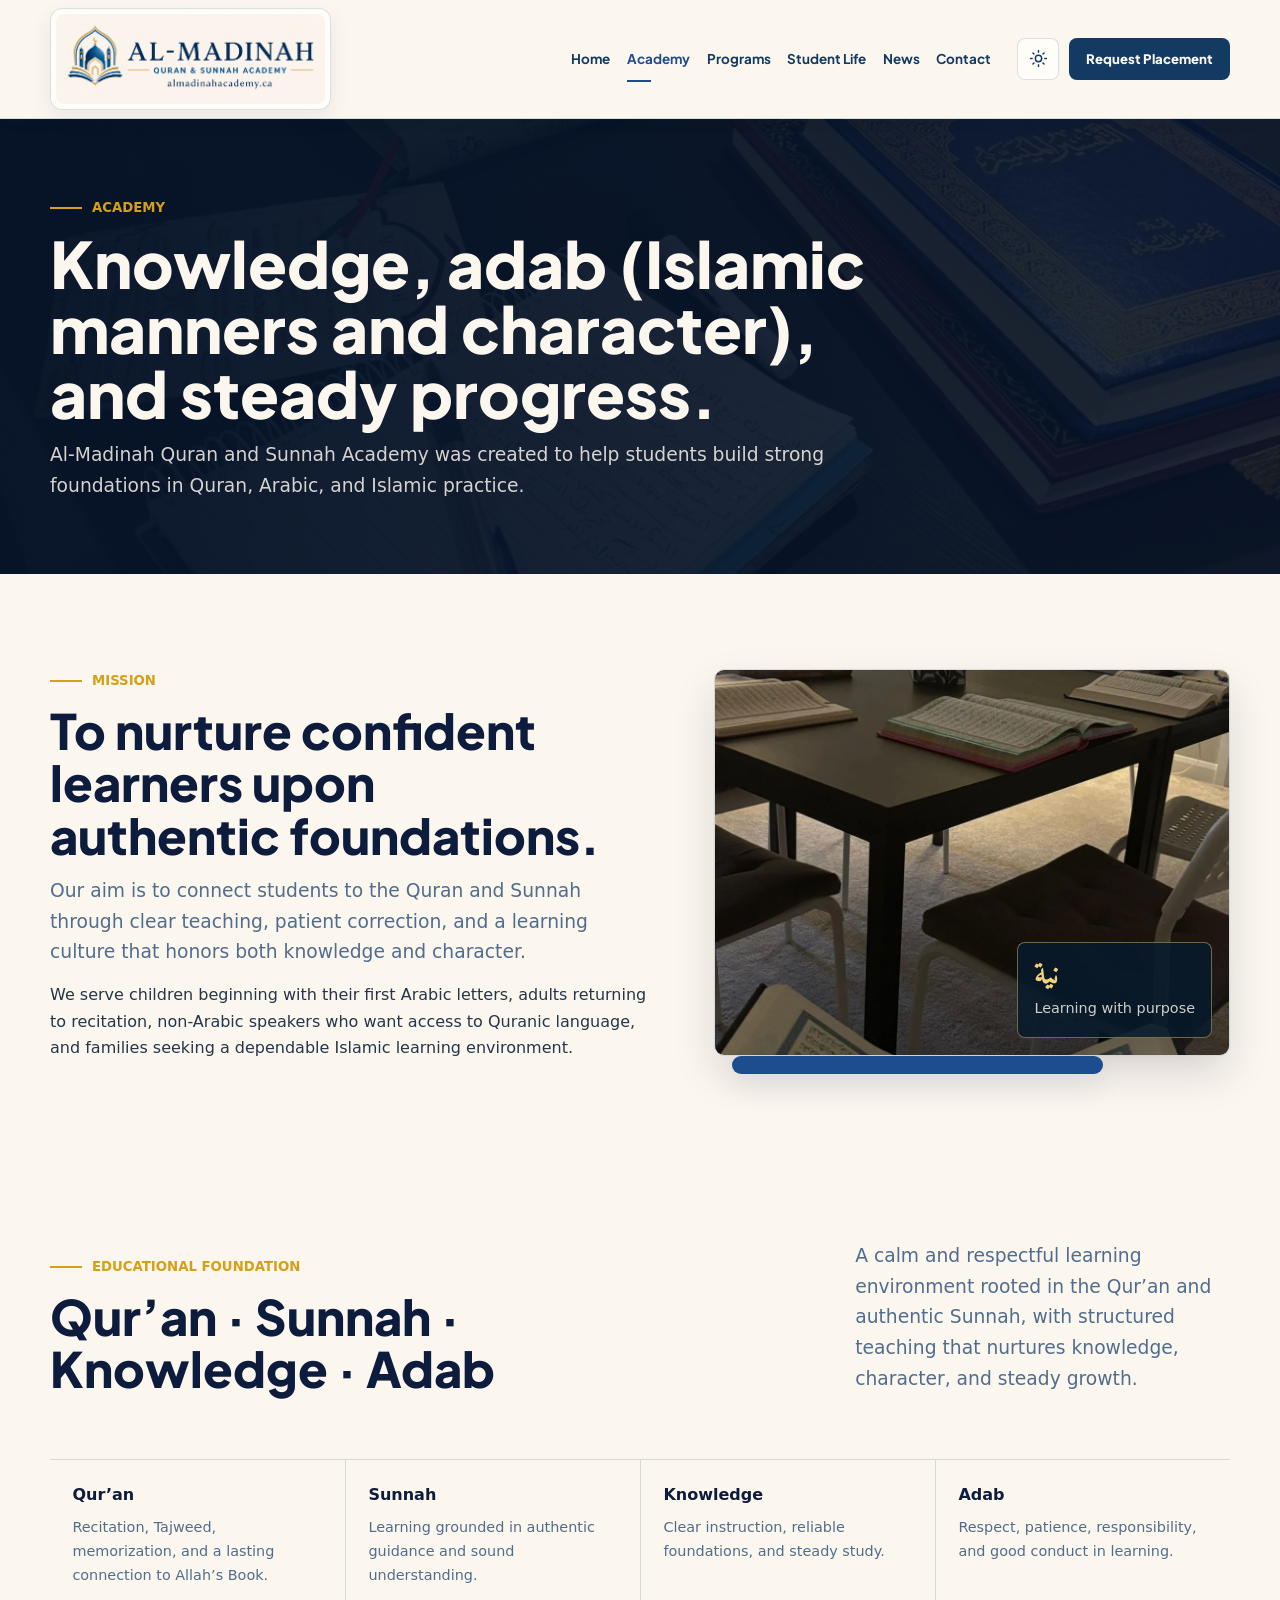
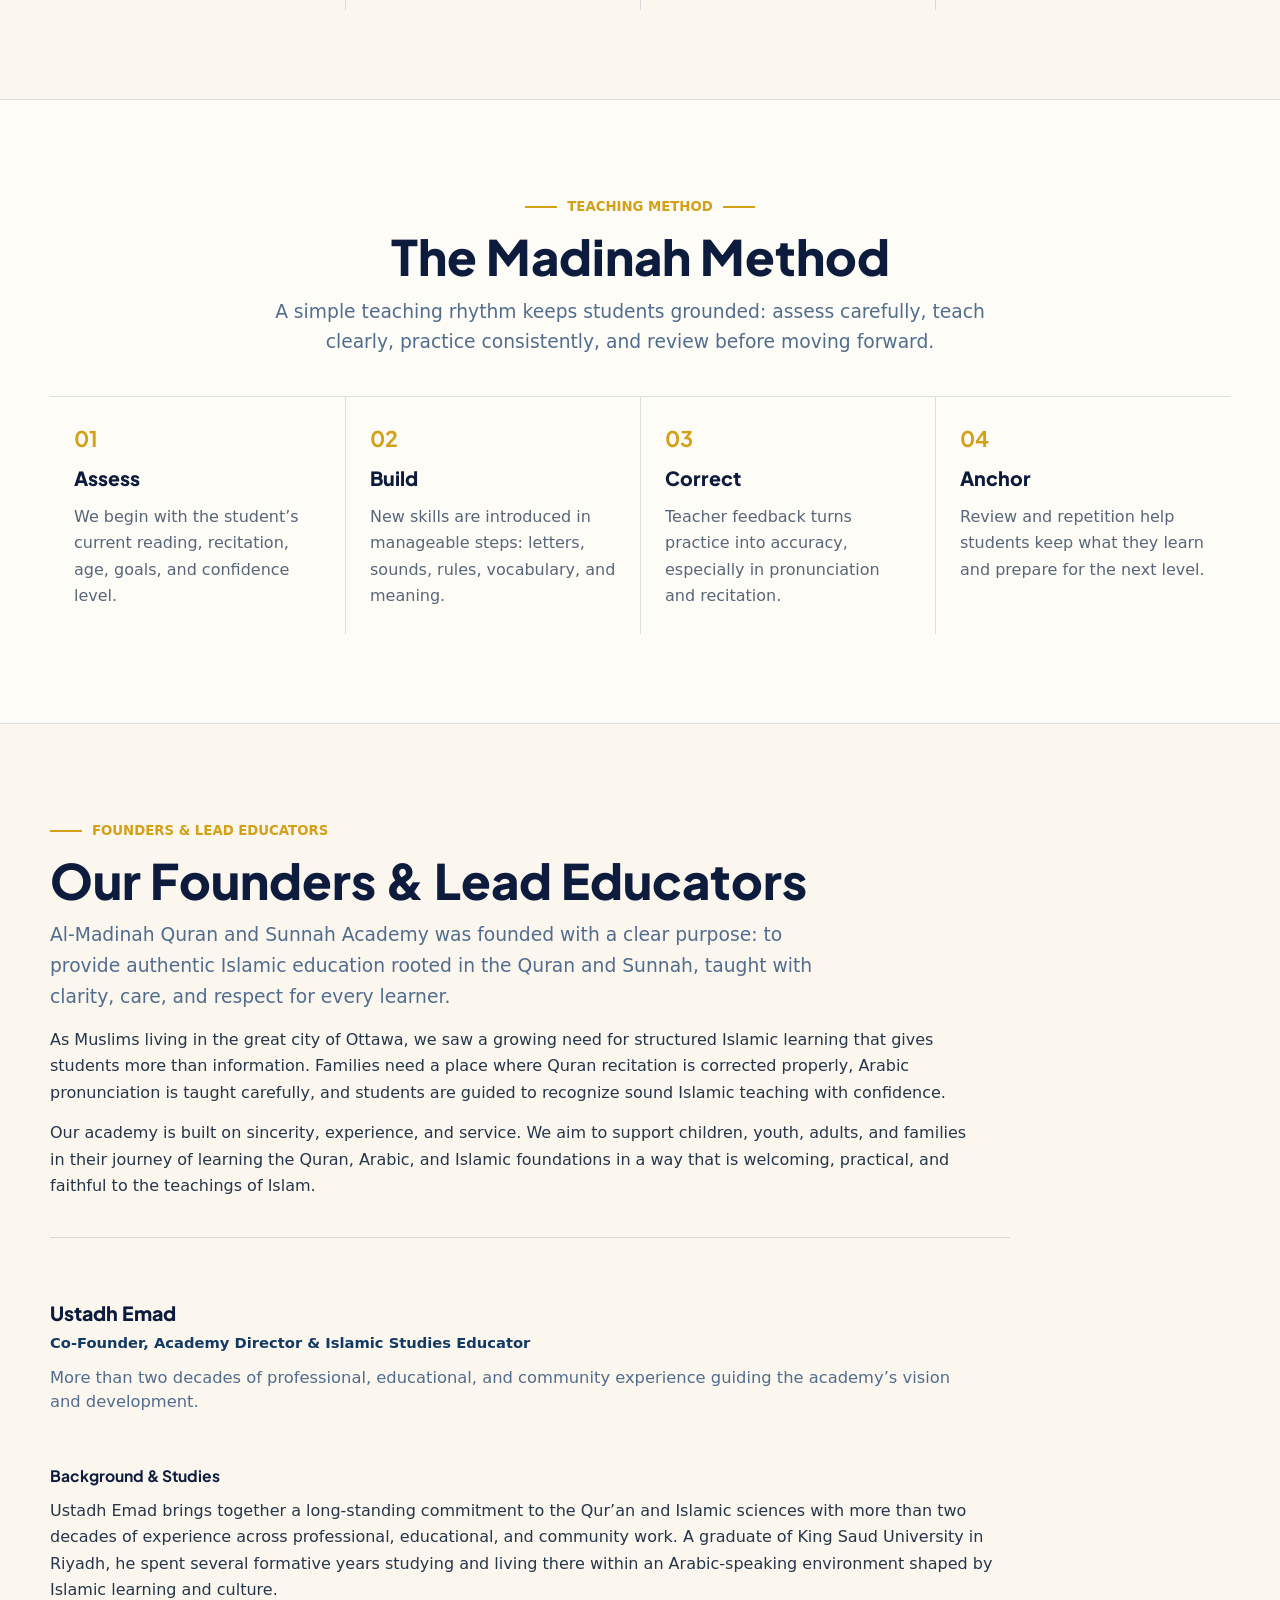
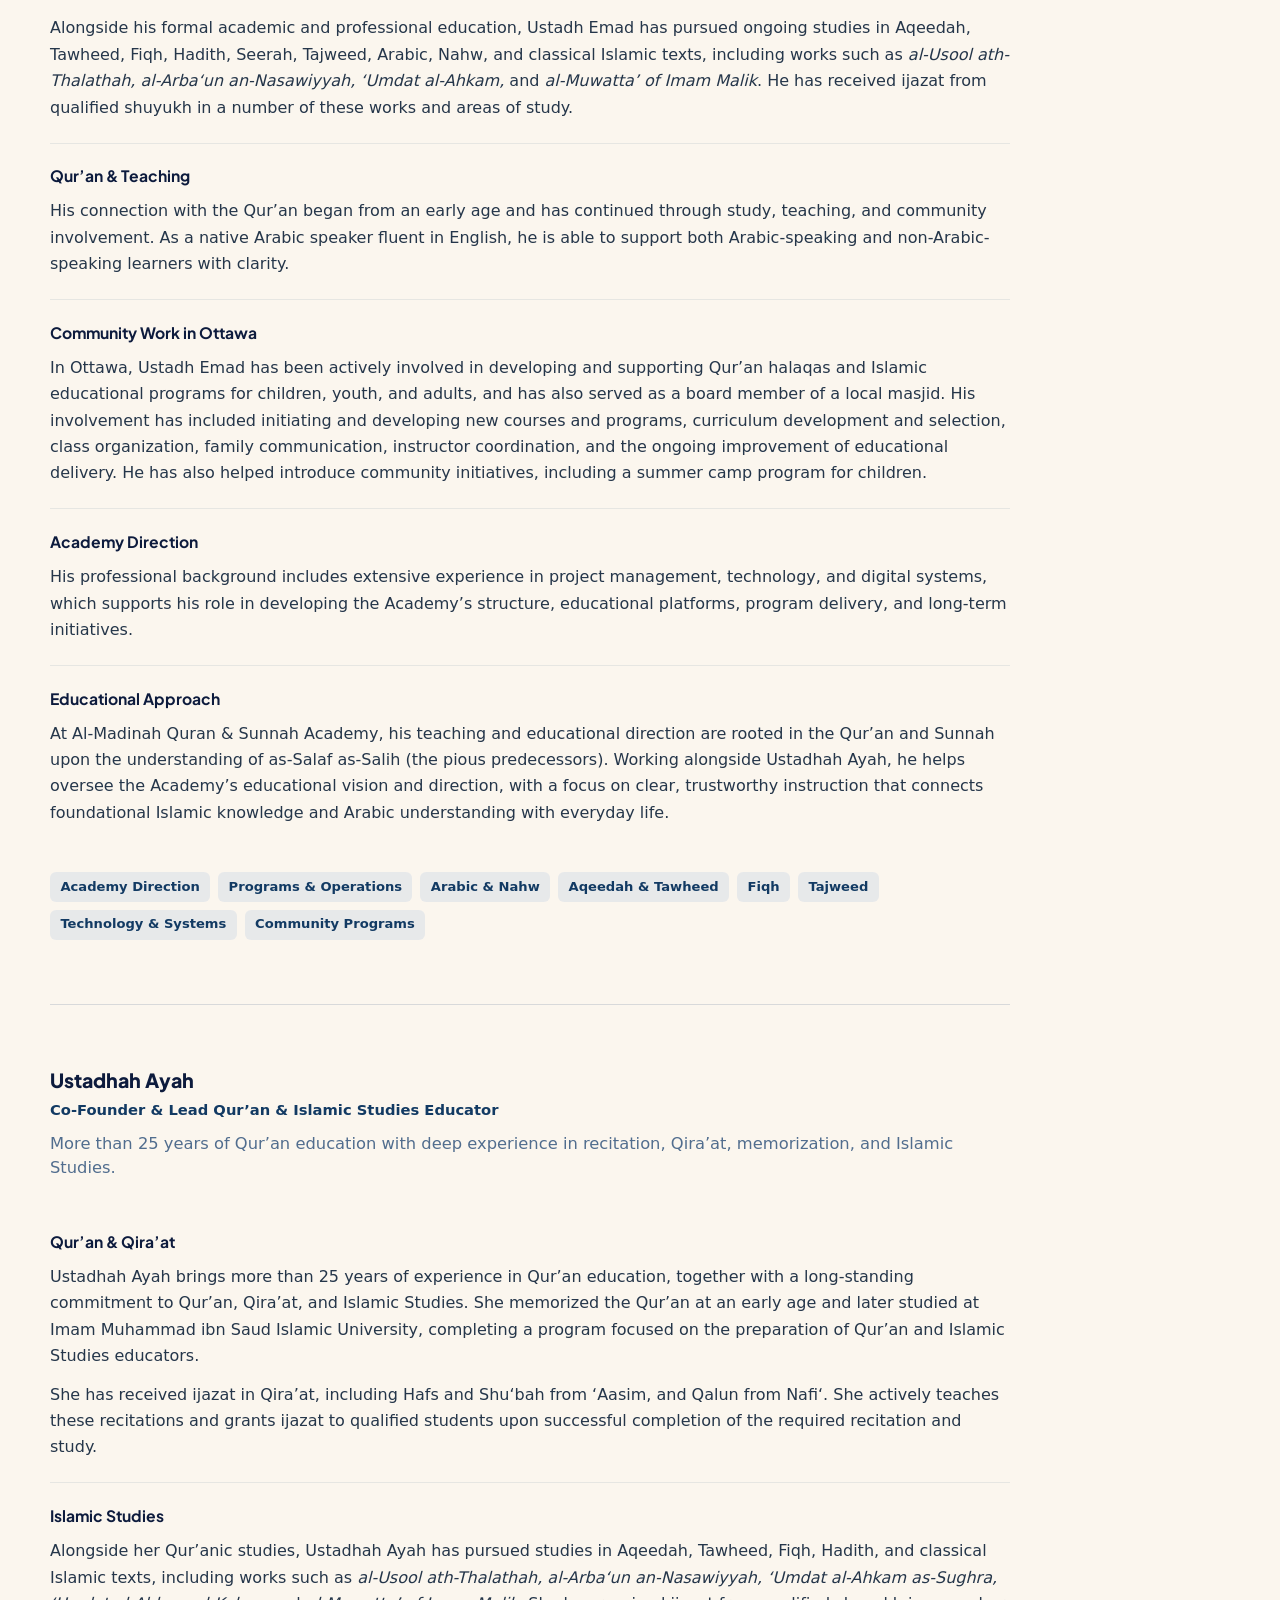
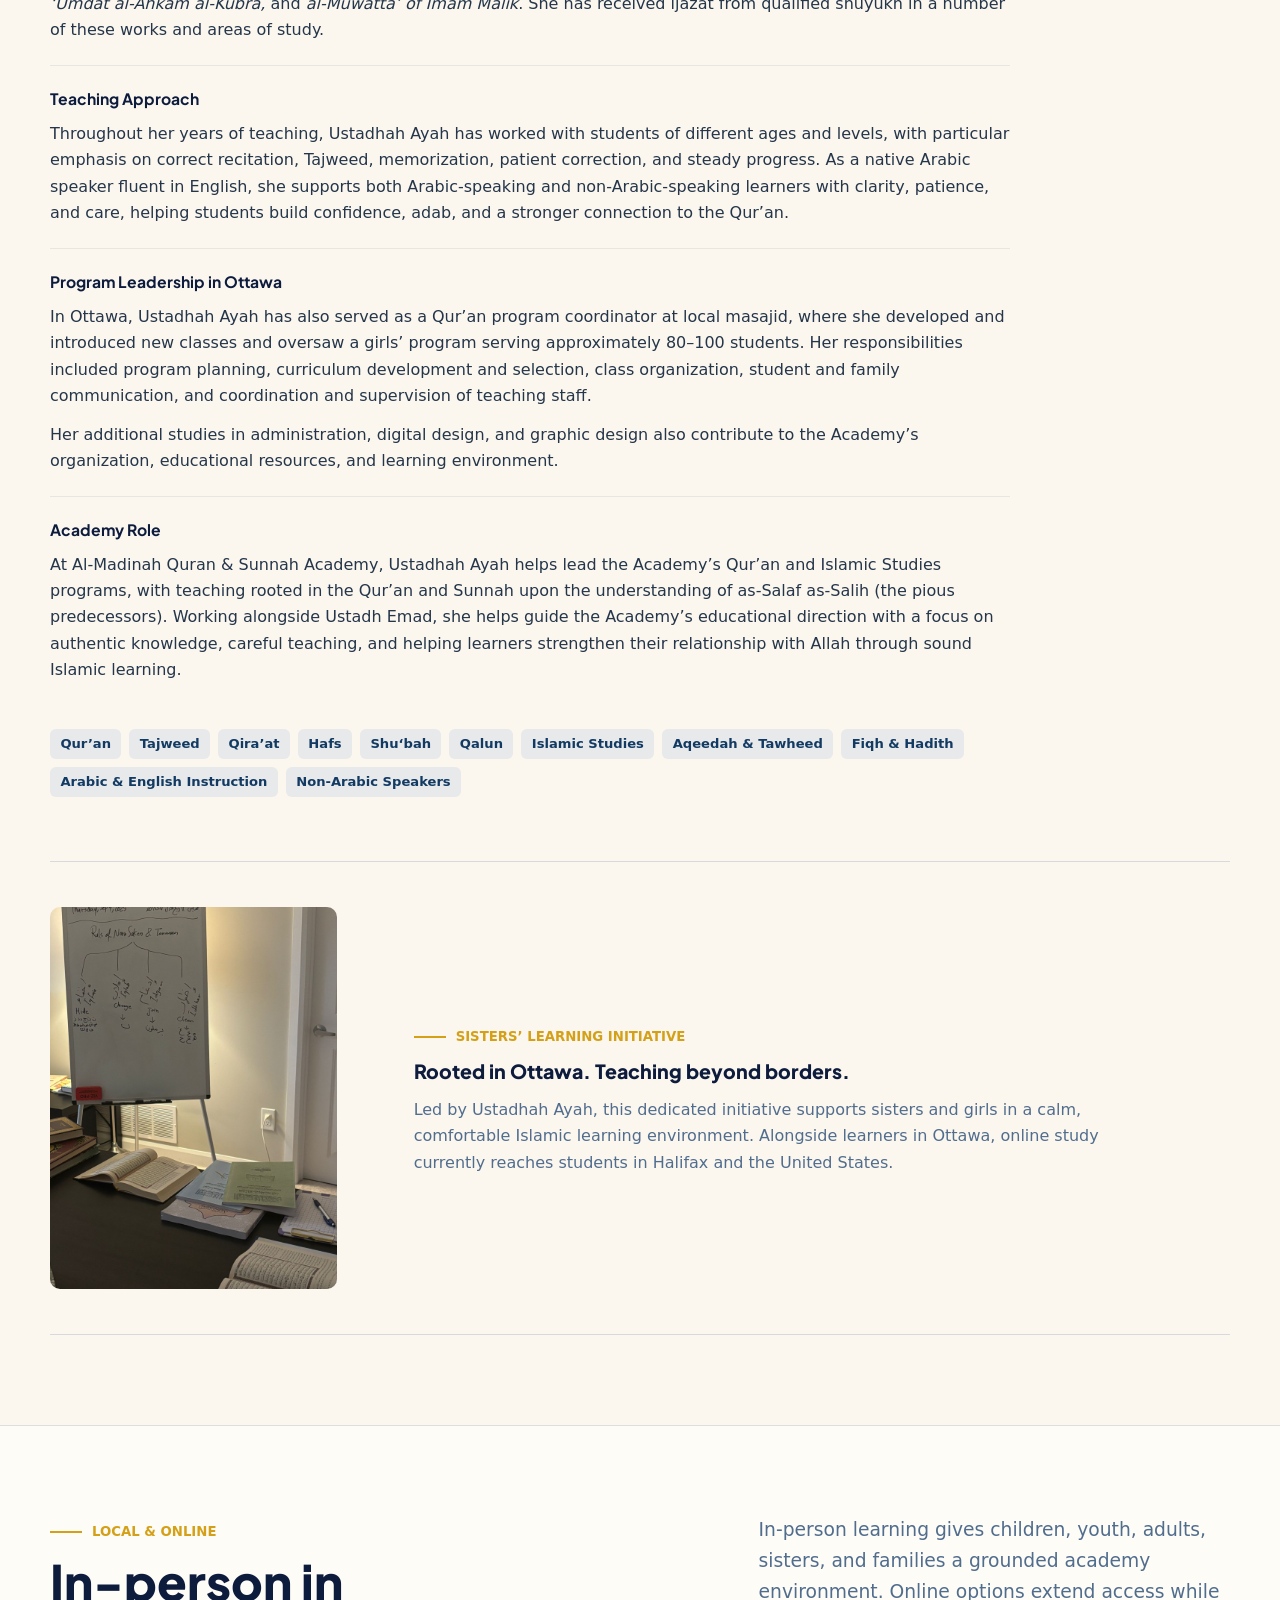
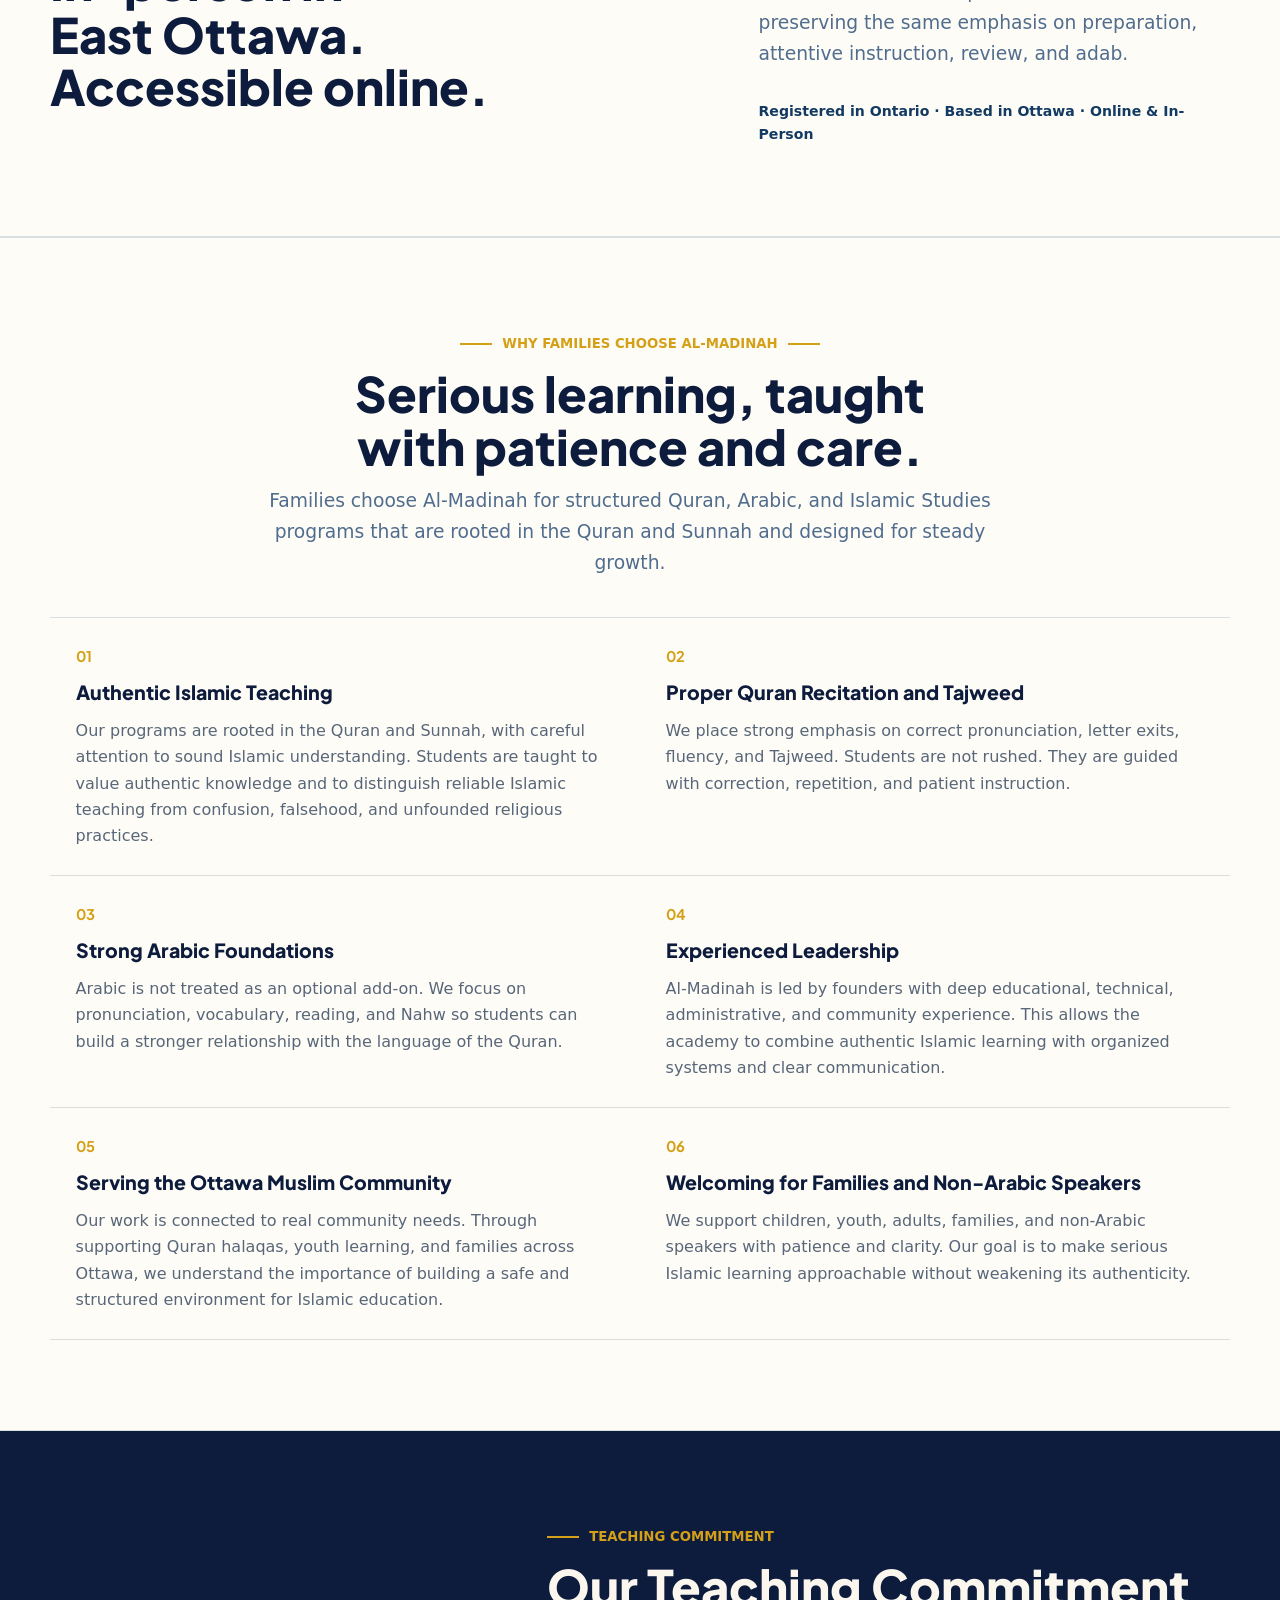
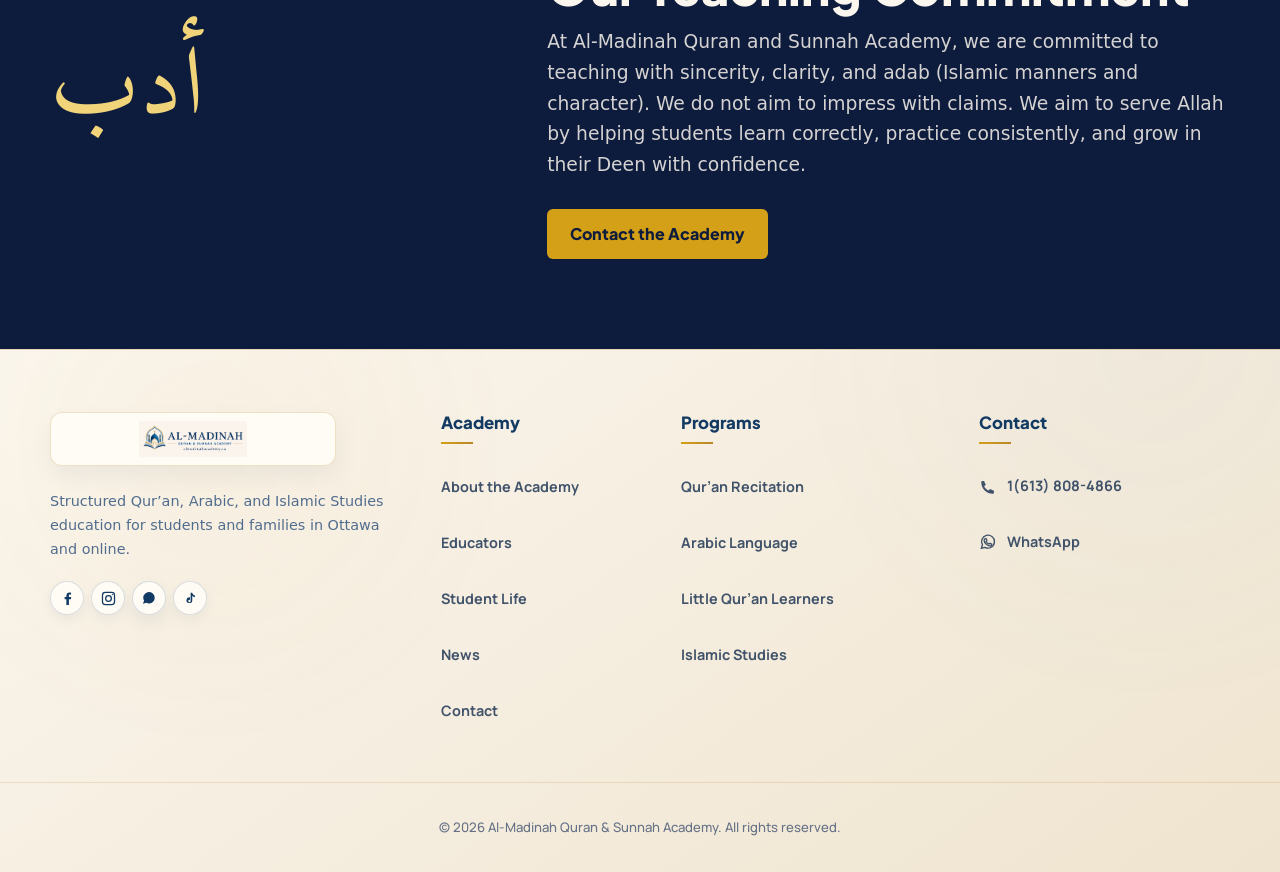
==== about.html @ cfcc38e6 "Restore live footer style with V4 content" ====
<!doctype html>
<html lang="en">
<head>
  <meta charset="UTF-8">
  <meta name="viewport" content="width=device-width, initial-scale=1.0">
  <title>Academy | Al-Madinah Quran and Sunnah Academy</title>
  <meta name="description" content="Learn about Al-Madinah Quran and Sunnah Academy, our mission, teaching method, founders, and lead educators.">
  <link rel="icon" type="image/png" href="assets/logos/favicon.png">
  <link rel="preconnect" href="https://fonts.googleapis.com">
  <link rel="preconnect" href="https://fonts.gstatic.com" crossorigin>
  <link href="https://fonts.googleapis.com/css2?family=Amiri:wght@400;700&family=Manrope:wght@400;500;600;700;800&family=Plus+Jakarta+Sans:wght@500;600;700;800&display=swap" rel="stylesheet">
  <script src="assets/js/theme-init.js"></script>
  <link rel="stylesheet" href="assets/css/style.css">
  <link rel="stylesheet" href="assets/css/v4.css?v=20260912-2">
</head>
<body class="hybrid-v4 about-v4" data-page="about">

  <a class="skip-link" href="#main-content">Skip to content</a>
  <div id="site-header" data-include="partials/header.html"></div>
  <main id="main-content" tabindex="-1">

    <section class="page-hero" style="--page-image: url('../images/v4/homepage/study-table-real.webp'); --page-position: center 68%">
      <div class="container">
        <p class="eyebrow">Academy</p>
        <h1>Knowledge, adab (Islamic manners and character), and steady progress.</h1>
        <p class="lead">Al-Madinah Quran and Sunnah Academy was created to help students build strong foundations in Quran, Arabic, and Islamic practice.</p>
      </div>
    </section>

    <section class="section" id="mission">
      <div class="container split wide-left">
        <div class="reveal">
          <p class="eyebrow">Mission</p>
          <h2>To nurture confident learners upon authentic foundations.</h2>
          <p class="lead">Our aim is to connect students to the Quran and Sunnah through clear teaching, patient correction, and a learning culture that honors both knowledge and character.</p>
          <p>We serve children beginning with their first Arabic letters, adults returning to recitation, non-Arabic speakers who want access to Quranic language, and families seeking a dependable Islamic learning environment.</p>
        </div>
        <div class="image-frame reveal">
          <img src="assets/images/v4/about/study-room-real.webp" alt="Qur’an and study materials prepared for an academy lesson" width="1050" height="1400" loading="lazy" decoding="async">
          <div class="arch-note"><strong>نية</strong><span>Learning with purpose</span></div>
        </div>
      </div>
    </section>

    <section class="section v4-foundation" aria-labelledby="foundation-title">
      <div class="container">
        <div class="v4-heading-split"><div><p class="eyebrow">Educational Foundation</p><h2 id="foundation-title">Qur’an · Sunnah · Knowledge · Adab</h2></div><p class="lead">A calm and respectful learning environment rooted in the Qur’an and authentic Sunnah, with structured teaching that nurtures knowledge, character, and steady growth.</p></div>
        <dl class="v4-value-list"><div><dt>Qur’an</dt><dd>Recitation, Tajweed, memorization, and a lasting connection to Allah’s Book.</dd></div><div><dt>Sunnah</dt><dd>Learning grounded in authentic guidance and sound understanding.</dd></div><div><dt>Knowledge</dt><dd>Clear instruction, reliable foundations, and steady study.</dd></div><div><dt>Adab</dt><dd>Respect, patience, responsibility, and good conduct in learning.</dd></div></dl>
      </div>
    </section>

    <section class="section paper compact" id="method">
      <div class="container">
        <div class="section-heading center reveal">
          <p class="eyebrow">Teaching Method</p>
          <h2>The Madinah Method</h2>
          <p class="lead">A simple teaching rhythm keeps students grounded: assess carefully, teach clearly, practice consistently, and review before moving forward.</p>
        </div>
        <div class="pathway">
          <article class="path-card reveal"><h3>Assess</h3><p>We begin with the student’s current reading, recitation, age, goals, and confidence level.</p></article>
          <article class="path-card reveal"><h3>Build</h3><p>New skills are introduced in manageable steps: letters, sounds, rules, vocabulary, and meaning.</p></article>
          <article class="path-card reveal"><h3>Correct</h3><p>Teacher feedback turns practice into accuracy, especially in pronunciation and recitation.</p></article>
          <article class="path-card reveal"><h3>Anchor</h3><p>Review and repetition help students keep what they learn and prepare for the next level.</p></article>
        </div>
      </div>
    </section>

    <section class="section" id="teachers">
      <div class="container">
        <div class="section-heading reveal founder-intro">
          <p class="eyebrow">Founders &amp; Lead Educators</p>
          <h2>Our Founders &amp; Lead Educators</h2>
          <p class="lead">Al-Madinah Quran and Sunnah Academy was founded with a clear purpose: to provide authentic Islamic education rooted in the Quran and Sunnah, taught with clarity, care, and respect for every learner.</p>
          <p>As Muslims living in the great city of Ottawa, we saw a growing need for structured Islamic learning that gives students more than information. Families need a place where Quran recitation is corrected properly, Arabic pronunciation is taught carefully, and students are guided to recognize sound Islamic teaching with confidence.</p>
          <p>Our academy is built on sincerity, experience, and service. We aim to support children, youth, adults, and families in their journey of learning the Quran, Arabic, and Islamic foundations in a way that is welcoming, practical, and faithful to the teachings of Islam.</p>
        </div>
        <div class="teacher-grid founder-grid">
          <article class="teacher-card founder-card reveal" id="emad">
            <h3>Ustadh Emad</h3>
            <p class="founder-role">Co-Founder, Academy Director &amp; Islamic Studies Educator</p>
            <p class="founder-lead">More than two decades of professional, educational, and community experience guiding the academy’s vision and development.</p>

            <div class="v4-bio-sections">
              <section>
                <h4>Background &amp; Studies</h4>
                <p>Ustadh Emad brings together a long-standing commitment to the Qur’an and Islamic sciences with more than two decades of experience across professional, educational, and community work. A graduate of King Saud University in Riyadh, he spent several formative years studying and living there within an Arabic-speaking environment shaped by Islamic learning and culture.</p>
                <p>Alongside his formal academic and professional education, Ustadh Emad has pursued ongoing studies in Aqeedah, Tawheed, Fiqh, Hadith, Seerah, Tajweed, Arabic, Nahw, and classical Islamic texts, including works such as <em>al-Usool ath-Thalathah, al-Arba‘un an-Nasawiyyah, ‘Umdat al-Ahkam,</em> and <em>al-Muwatta’ of Imam Malik</em>. He has received ijazat from qualified shuyukh in a number of these works and areas of study.</p>
              </section>
              <section>
                <h4>Qur’an &amp; Teaching</h4>
                <p>His connection with the Qur’an began from an early age and has continued through study, teaching, and community involvement. As a native Arabic speaker fluent in English, he is able to support both Arabic-speaking and non-Arabic-speaking learners with clarity.</p>
              </section>
              <section>
                <h4>Community Work in Ottawa</h4>
                <p>In Ottawa, Ustadh Emad has been actively involved in developing and supporting Qur’an halaqas and Islamic educational programs for children, youth, and adults, and has also served as a board member of a local masjid. His involvement has included initiating and developing new courses and programs, curriculum development and selection, class organization, family communication, instructor coordination, and the ongoing improvement of educational delivery. He has also helped introduce community initiatives, including a summer camp program for children.</p>
              </section>
              <section>
                <h4>Academy Direction</h4>
                <p>His professional background includes extensive experience in project management, technology, and digital systems, which supports his role in developing the Academy’s structure, educational platforms, program delivery, and long-term initiatives.</p>
              </section>
              <section>
                <h4>Educational Approach</h4>
                <p>At Al-Madinah Quran &amp; Sunnah Academy, his teaching and educational direction are rooted in the Qur’an and Sunnah upon the understanding of as-Salaf as-Salih (the pious predecessors). Working alongside Ustadhah Ayah, he helps oversee the Academy’s educational vision and direction, with a focus on clear, trustworthy instruction that connects foundational Islamic knowledge and Arabic understanding with everyday life.</p>
              </section>
            </div>

            <ul class="badges" aria-label="Ustadh Emad areas of expertise">
              <li>Academy Direction</li>
              <li>Programs &amp; Operations</li>
              <li>Arabic &amp; Nahw</li>
              <li>Aqeedah &amp; Tawheed</li>
              <li>Fiqh</li>
              <li>Tajweed</li>
              <li>Technology &amp; Systems</li>
              <li>Community Programs</li>
            </ul>
          </article>
                    
  
        <article class="teacher-card founder-card reveal" id="ayah">
          <h3>Ustadhah Ayah</h3>
          <p class="founder-role">Co-Founder &amp; Lead Qur’an &amp; Islamic Studies Educator</p>
          <p class="founder-lead">More than 25 years of Qur’an education with deep experience in recitation, Qira’at, memorization, and Islamic Studies.</p>

          <div class="v4-bio-sections">
            <section>
              <h4>Qur’an &amp; Qira’at</h4>
              <p>Ustadhah Ayah brings more than 25 years of experience in Qur’an education, together with a long-standing commitment to Qur’an, Qira’at, and Islamic Studies. She memorized the Qur’an at an early age and later studied at Imam Muhammad ibn Saud Islamic University, completing a program focused on the preparation of Qur’an and Islamic Studies educators.</p>
              <p>She has received ijazat in Qira’at, including Hafs and Shu‘bah from ‘Aasim, and Qalun from Nafi‘. She actively teaches these recitations and grants ijazat to qualified students upon successful completion of the required recitation and study.</p>
            </section>
            <section>
              <h4>Islamic Studies</h4>
              <p>Alongside her Qur’anic studies, Ustadhah Ayah has pursued studies in Aqeedah, Tawheed, Fiqh, Hadith, and classical Islamic texts, including works such as <em>al-Usool ath-Thalathah, al-Arba‘un an-Nasawiyyah, ‘Umdat al-Ahkam as-Sughra, ‘Umdat al-Ahkam al-Kubra,</em> and <em>al-Muwatta’ of Imam Malik</em>. She has received ijazat from qualified shuyukh in a number of these works and areas of study.</p>
            </section>
            <section>
              <h4>Teaching Approach</h4>
              <p>Throughout her years of teaching, Ustadhah Ayah has worked with students of different ages and levels, with particular emphasis on correct recitation, Tajweed, memorization, patient correction, and steady progress. As a native Arabic speaker fluent in English, she supports both Arabic-speaking and non-Arabic-speaking learners with clarity, patience, and care, helping students build confidence, adab, and a stronger connection to the Qur’an.</p>
            </section>
            <section>
              <h4>Program Leadership in Ottawa</h4>
              <p>In Ottawa, Ustadhah Ayah has also served as a Qur’an program coordinator at local masajid, where she developed and introduced new classes and oversaw a girls’ program serving approximately 80–100 students. Her responsibilities included program planning, curriculum development and selection, class organization, student and family communication, and coordination and supervision of teaching staff.</p>
              <p>Her additional studies in administration, digital design, and graphic design also contribute to the Academy’s organization, educational resources, and learning environment.</p>
            </section>
            <section>
              <h4>Academy Role</h4>
              <p>At Al-Madinah Quran &amp; Sunnah Academy, Ustadhah Ayah helps lead the Academy’s Qur’an and Islamic Studies programs, with teaching rooted in the Qur’an and Sunnah upon the understanding of as-Salaf as-Salih (the pious predecessors). Working alongside Ustadh Emad, she helps guide the Academy’s educational direction with a focus on authentic knowledge, careful teaching, and helping learners strengthen their relationship with Allah through sound Islamic learning.</p>
            </section>
          </div>

          <ul class="badges" aria-label="Ustadhah Ayah areas of expertise">
            <li>Qur’an</li>
            <li>Tajweed</li>
            <li>Qira’at</li>
            <li>Hafs</li>
            <li>Shu‘bah</li>
            <li>Qalun</li>
            <li>Islamic Studies</li>
            <li>Aqeedah &amp; Tawheed</li>
            <li>Fiqh &amp; Hadith</li>
            <li>Arabic &amp; English Instruction</li>
            <li>Non-Arabic Speakers</li>
          </ul>
        </article>
        </div>
        <aside class="v4-sisters-initiative" aria-labelledby="sisters-title">
          <figure><img src="assets/images/v4/about/sister-class.jpg" alt="Qur’an lesson materials beside a whiteboard with Tajweed instruction" width="1536" height="2048" loading="lazy" decoding="async"></figure>
          <div><p class="eyebrow">Sisters’ Learning Initiative</p><h3 id="sisters-title">Rooted in Ottawa. Teaching beyond borders.</h3><p>Led by Ustadhah Ayah, this dedicated initiative supports sisters and girls in a calm, comfortable Islamic learning environment. Alongside learners in Ottawa, online study currently reaches students in Halifax and the United States.</p></div>
        </aside>
      </div>
    </section>

    <section class="section paper compact v4-local-online" aria-labelledby="local-title"><div class="container v4-access-layout"><div><p class="eyebrow">Local &amp; Online</p><h2 id="local-title">In-person in East Ottawa. Accessible online.</h2></div><div><p class="lead">In-person learning gives children, youth, adults, sisters, and families a grounded academy environment. Online options extend access while preserving the same emphasis on preparation, attentive instruction, review, and adab.</p><p class="v4-institution">Registered in Ontario · Based in Ottawa · Online &amp; In-Person</p></div></div></section>

    <section class="section paper compact" id="why-families-choose">
      <div class="container">
        <div class="section-heading center reveal">
          <p class="eyebrow">Why Families Choose Al-Madinah</p>
          <h2>Serious learning, taught with patience and care.</h2>
          <p class="lead">Families choose Al-Madinah for structured Quran, Arabic, and Islamic Studies programs that are rooted in the Quran and Sunnah and designed for steady growth.</p>
        </div>
        <div class="card-grid family-choice-grid">
          <article class="card reveal"><div class="icon-badge">01</div><h3>Authentic Islamic Teaching</h3><p>Our programs are rooted in the Quran and Sunnah, with careful attention to sound Islamic understanding. Students are taught to value authentic knowledge and to distinguish reliable Islamic teaching from confusion, falsehood, and unfounded religious practices.</p></article>
          <article class="card reveal"><div class="icon-badge">02</div><h3>Proper Quran Recitation and Tajweed</h3><p>We place strong emphasis on correct pronunciation, letter exits, fluency, and Tajweed. Students are not rushed. They are guided with correction, repetition, and patient instruction.</p></article>
          <article class="card reveal"><div class="icon-badge">03</div><h3>Strong Arabic Foundations</h3><p>Arabic is not treated as an optional add-on. We focus on pronunciation, vocabulary, reading, and Nahw so students can build a stronger relationship with the language of the Quran.</p></article>
          <article class="card reveal"><div class="icon-badge">04</div><h3>Experienced Leadership</h3><p>Al-Madinah is led by founders with deep educational, technical, administrative, and community experience. This allows the academy to combine authentic Islamic learning with organized systems and clear communication.</p></article>
          <article class="card reveal"><div class="icon-badge">05</div><h3>Serving the Ottawa Muslim Community</h3><p>Our work is connected to real community needs. Through supporting Quran halaqas, youth learning, and families across Ottawa, we understand the importance of building a safe and structured environment for Islamic education.</p></article>
          <article class="card reveal"><div class="icon-badge">06</div><h3>Welcoming for Families and Non-Arabic Speakers</h3><p>We support children, youth, adults, families, and non-Arabic speakers with patience and clarity. Our goal is to make serious Islamic learning approachable without weakening its authenticity.</p></article>
        </div>
      </div>
    </section>

    <section class="section quote-band compact" id="teaching-commitment">
      <div class="container quote-inner">
        <div class="quote-mark" aria-hidden="true">أدب</div>
        <div class="reveal">
          <p class="eyebrow">Teaching Commitment</p>
          <h2>Our Teaching Commitment</h2>
          <p class="lead">At Al-Madinah Quran and Sunnah Academy, we are committed to teaching with sincerity, clarity, and adab (Islamic manners and character). We do not aim to impress with claims. We aim to serve Allah by helping students learn correctly, practice consistently, and grow in their Deen with confidence.</p>
          <div class="button-row"><a class="btn btn-gold" href="contact.html">Contact the Academy</a></div>
        </div>
      </div>
    </section>

  </main>
  <div id="site-footer" data-include="partials/footer.html"></div>
  <script src="assets/js/main.js?v=20260912-2"></script>
</body>
</html>
---- assets/css/style.css ----
:root {
  --main-navy: #123A63;
  --deep-navy: #0D1B3D;
  --royal-blue: #1E4D8F;
  --soft-blue: #6C8FB6;
  --pale-blue-gray: #D7DFE8;
  --warm-ivory: #FBF6EE;
  --surface-cream: #FFFDF8;
  --cream-text: #FBF6EE;
  --cream-muted: rgba(251, 246, 238, 0.82);
  --cream-soft: rgba(251, 246, 238, 0.68);
  --soft-sand: #EFE4CF;
  --ceremonial-gold: #D4A017;
  --antique-gold: #B8862B;
  --whatsapp-green: #25D366;
  --whatsapp-green-dark: #128C7E;
  --ink: #223044;
  --muted: #647080;
  --deep: var(--deep-navy);
  --madinah-blue: var(--main-navy);
  --blue-quiet: var(--pale-blue-gray);
  --teal: var(--soft-blue);
  --leaf: var(--antique-gold);
  --gold: var(--ceremonial-gold);
  --gold-soft: #F1D47A;
  --clay: var(--antique-gold);
  --ivory: var(--warm-ivory);
  --paper: #FFFDF8;
  --white: #FFFFFF;
  --line: rgba(18, 58, 99, 0.14);
  --warm-border: #E8E2D7;
  --container: 1180px;
  --radius: 8px;
  --media-radius: 10px;
  --shadow: 0 18px 45px rgba(18, 58, 99, 0.13);
  --shadow-small: 0 12px 28px rgba(18, 58, 99, 0.09);
}

* { box-sizing: border-box; }
html { scroll-behavior: smooth; }
body {
  margin: 0;
  color: var(--ink);
  background: var(--ivory);
  background-image:
    linear-gradient(rgba(18, 58, 99, 0.045) 1px, transparent 1px),
    linear-gradient(90deg, rgba(18, 58, 99, 0.045) 1px, transparent 1px),
    linear-gradient(180deg, var(--ivory), var(--paper));
  background-size: 38px 38px, 38px 38px, auto;
  font-family: Manrope, Inter, system-ui, -apple-system, BlinkMacSystemFont, "Segoe UI", sans-serif;
  line-height: 1.65;
  overflow-x: hidden;
}

body::before {
  content: "";
  position: fixed;
  inset: 0;
  pointer-events: none;
  background-image: repeating-linear-gradient(135deg, rgba(201, 154, 46, 0.06) 0 1px, transparent 1px 18px);
  opacity: 0.55;
  z-index: -1;
}

img { display: block; max-width: 100%; height: auto; }
a { color: inherit; text-decoration: none; }
button, input, select, textarea { font: inherit; }

.container { width: min(var(--container), calc(100% - 40px)); margin: 0 auto; }
.skip-link {
  position: absolute;
  left: -999px;
  top: 12px;
  z-index: 999;
  padding: 10px 14px;
  border-radius: var(--radius);
  background: var(--deep);
  color: var(--cream-text);
}
.skip-link:focus { left: 12px; }

.site-header {
  position: sticky;
  top: 0;
  z-index: 60;
  background: rgba(255, 253, 248, 0.92);
  backdrop-filter: blur(18px);
  border-bottom: 1px solid var(--line);
}
.header-inner { min-height: 104px; display: flex; align-items: center; justify-content: space-between; gap: 22px; }
.brand { display: inline-flex; align-items: center; flex: 0 0 auto; }
.brand img { width: 300px; max-height: 80px; object-fit: contain; }
.header-panel { display: flex; flex-direction: column; align-items: flex-end; gap: 11px; min-width: 0; }
.main-nav { display: flex; align-items: center; justify-content: flex-end; gap: 18px; flex-wrap: wrap; }
.main-nav a {
  position: relative;
  color: var(--madinah-blue);
  font-weight: 800;
  font-size: 0.92rem;
  padding: 8px 0;
}
.main-nav a::after {
  content: "";
  position: absolute;
  left: 0;
  right: 0;
  bottom: 0;
  height: 3px;
  transform: scaleX(0);
  transform-origin: left;
  background: var(--gold);
  transition: transform 0.22s ease;
}
.main-nav a:hover::after,
.main-nav a[aria-current="page"]::after { transform: scaleX(1); }
.header-actions { display: flex; align-items: center; justify-content: flex-end; gap: 9px; flex-wrap: wrap; }
.header-cta { min-height: 40px; padding: 0 17px; font-size: 0.86rem; box-shadow: 0 10px 24px rgba(18, 58, 99, 0.18); }
.menu-toggle {
  display: none;
  width: 46px;
  height: 46px;
  border: 0;
  border-radius: var(--radius);
  background: var(--deep);
  cursor: pointer;
}
.menu-toggle span { display: block; width: 24px; height: 2px; margin: 5px auto; background: var(--surface-cream); border-radius: 99px; }

.eyebrow {
  display: inline-flex;
  align-items: center;
  gap: 10px;
  margin: 0 0 12px;
  color: var(--gold);
  font-weight: 900;
  font-size: 0.83rem;
  text-transform: uppercase;
  letter-spacing: 0;
}
.eyebrow::before { content: ""; width: 32px; height: 2px; background: currentColor; }
h1, h2, h3 { margin: 0; color: var(--deep); line-height: 1.08; letter-spacing: 0; }
h1, .display-heading { font-family: "Plus Jakarta Sans", Manrope, system-ui, sans-serif; font-size: 4.7rem; font-weight: 800; line-height: 1.02; }
h2 { font-family: "Plus Jakarta Sans", Manrope, system-ui, sans-serif; font-size: 3.05rem; font-weight: 800; line-height: 1.08; }
h3 { font-family: "Plus Jakarta Sans", Manrope, system-ui, sans-serif; font-size: 1.22rem; font-weight: 800; line-height: 1.18; }
p { margin: 14px 0 0; }
.lead { font-size: 1.17rem; color: #4F5F72; max-width: 780px; }
.small { font-size: 0.9rem; color: var(--cream-soft); }
.section { padding: 86px 0; }
.section.compact { padding: 64px 0; }
.section.paper { background: rgba(255, 253, 248, 0.82); border-block: 1px solid rgba(23, 33, 48, 0.08); }
.section-heading { max-width: 800px; margin-bottom: 38px; }
.section-heading.center { text-align: center; margin-inline: auto; }
.section-heading.center .eyebrow { justify-content: center; }
.section-heading.center .eyebrow::after { content: ""; width: 32px; height: 2px; background: currentColor; }

.button-row { display: flex; flex-wrap: wrap; gap: 14px; align-items: center; margin-top: 28px; }
.btn {
  display: inline-flex;
  align-items: center;
  justify-content: center;
  gap: 10px;
  min-height: 50px;
  padding: 0 22px;
  border-radius: 999px;
  border: 1px solid transparent;
  font-weight: 900;
  transition: transform 0.22s ease, box-shadow 0.22s ease, background 0.22s ease;
}
.btn:hover { transform: translateY(-2px); }
.btn-primary { color: var(--cream-text); background: var(--madinah-blue); box-shadow: 0 14px 30px rgba(18, 58, 99, 0.25); }
.btn-primary:hover { background: var(--deep); }
.btn-secondary { color: var(--deep); background: var(--surface-cream); border-color: rgba(18, 58, 99, 0.22); box-shadow: var(--shadow-small); }
.btn-gold { color: var(--deep); background: linear-gradient(135deg, var(--gold-soft), var(--gold)); box-shadow: 0 14px 30px rgba(201, 154, 46, 0.24); }
.btn-link { color: var(--madinah-blue); font-weight: 900; display: inline-flex; align-items: center; gap: 8px; margin-top: 18px; }
.btn-link::after { content: "→"; }

.hero {
  position: relative;
  isolation: isolate;
  min-height: min(620px, calc(100svh - 130px));
  display: flex;
  align-items: center;
  padding: 56px 0 52px;
  overflow: hidden;
  color: var(--cream-text);
}
.hero::before {
  content: "";
  position: absolute;
  inset: 0;
  z-index: -2;
  background:
    linear-gradient(90deg, rgba(7, 26, 45, 0.91) 0%, rgba(7, 26, 45, 0.74) 48%, rgba(7, 26, 45, 0.26) 100%),
    var(--hero-image);
  background-size: cover;
  background-position: center;
  background-repeat: no-repeat;
}
.hero::after {
  content: "";
  position: absolute;
  inset: 0;
  z-index: -1;
  background-image: linear-gradient(135deg, rgba(251, 246, 238, 0.08) 0 1px, transparent 1px 28px);
}
.hero-content { max-width: 780px; }
.hero h1 { color: var(--cream-text); }
.hero .lead { color: rgba(251, 246, 238, 0.86); }
.hero-calligraphy {
  position: absolute;
  right: 6vw;
  bottom: 18px;
  color: rgba(242, 212, 124, 0.34);
  font-family: Amiri, Georgia, serif;
  font-size: 8.5rem;
  line-height: 1;
  pointer-events: none;
}
.hero-mini {
  display: flex;
  flex-wrap: wrap;
  gap: 10px;
  margin-top: 24px;
}
.hero-mini span {
  padding: 8px 12px;
  border: 1px solid rgba(251, 246, 238, 0.24);
  border-radius: 999px;
  color: rgba(251, 246, 238, 0.88);
  background: rgba(251, 246, 238, 0.08);
  font-weight: 800;
  font-size: 0.9rem;
}

.signal-strip { background: var(--paper); border-bottom: 1px solid rgba(23, 33, 48, 0.08); }
.signal-grid { display: grid; grid-template-columns: repeat(3, 1fr); gap: 0; }
.signal-item { padding: 28px; border-inline-end: 1px solid rgba(23, 33, 48, 0.08); }
.signal-item:last-child { border-inline-end: 0; }
.signal-item strong { display: block; color: var(--deep); font-family: "Plus Jakarta Sans", Manrope, system-ui, sans-serif; font-size: 1.12rem; font-weight: 800; line-height: 1.18; }
.signal-item span { display: block; color: var(--muted); margin-top: 4px; }

.page-hero {
  position: relative;
  isolation: isolate;
  min-height: 390px;
  display: flex;
  align-items: center;
  padding: 72px 0;
  overflow: hidden;
  color: var(--cream-text);
  background: var(--deep);
}
.page-hero::before {
  content: "";
  position: absolute;
  inset: 0;
  z-index: -2;
  background: linear-gradient(90deg, rgba(7, 26, 45, 0.92), rgba(7, 26, 45, 0.58)), var(--page-image);
  background-size: cover;
  background-position: center;
  background-repeat: no-repeat;
}
.page-hero::after {
  content: "";
  position: absolute;
  inset: 0;
  z-index: -1;
  background-image: repeating-linear-gradient(90deg, rgba(242, 212, 124, 0.08) 0 1px, transparent 1px 26px);
}
.page-hero h1 { color: var(--cream-text); max-width: 900px; }
.page-hero .lead { color: rgba(251, 246, 238, 0.86); }

.split { display: grid; grid-template-columns: 1fr 1fr; gap: 58px; align-items: center; }
.split.wide-left { grid-template-columns: 1.08fr 0.92fr; }
.split.wide-right { grid-template-columns: 0.92fr 1.08fr; }
.image-frame { position: relative; aspect-ratio: 4 / 3; }
.image-frame img { width: 100%; height: 100%; object-fit: cover; border-radius: var(--media-radius); box-shadow: var(--shadow); border: 1px solid rgba(23, 33, 48, 0.12); }
.image-frame::after {
  content: "";
  position: absolute;
  left: 18px;
  bottom: -18px;
  width: 72%;
  height: 18px;
  background: linear-gradient(90deg, var(--gold), var(--soft-blue), var(--clay));
  border-radius: 999px;
  box-shadow: var(--shadow-small);
}
.arch-note {
  position: absolute;
  right: 18px;
  bottom: 18px;
  max-width: 210px;
  padding: 16px;
  border-radius: var(--radius);
  background: rgba(7, 26, 45, 0.86);
  color: var(--cream-text);
  border: 1px solid rgba(242, 212, 124, 0.42);
  box-shadow: var(--shadow-small);
}
.arch-note strong { display: block; font-family: Amiri, Georgia, serif; font-size: 2rem; line-height: 1; color: var(--gold-soft); }
.arch-note span { display: block; margin-top: 6px; font-size: 0.9rem; color: rgba(251, 246, 238, 0.76); }

.card-grid { display: grid; grid-template-columns: repeat(3, 1fr); gap: 20px; }
.card-grid.four-grid { grid-template-columns: repeat(4, 1fr); }
.card, .program-card, .teacher-card, .contact-card, .form-card, .path-card, .family-note {
  border-radius: var(--radius);
  background: rgba(255, 253, 248, 0.9);
  border: 1px solid rgba(23, 33, 48, 0.10);
  box-shadow: var(--shadow-small);
}
.card { padding: 28px; min-height: 248px; transition: transform 0.22s ease, box-shadow 0.22s ease; }
.card:hover { transform: translateY(-5px); box-shadow: var(--shadow); }
.icon-badge {
  width: 54px;
  height: 54px;
  display: grid;
  place-items: center;
  border-radius: var(--radius);
  color: var(--deep);
  background: linear-gradient(135deg, rgba(242, 212, 124, 0.78), rgba(108, 143, 182, 0.18));
  font-family: Amiri, Georgia, serif;
  font-weight: 700;
  font-size: 1.35rem;
  margin-bottom: 18px;
}
.card p, .program-card p, .teacher-card p, .path-card p { color: #586679; }
.feature-list { display: grid; gap: 12px; margin-top: 24px; }
.feature-list div, .check-item {
  display: flex;
  gap: 12px;
  align-items: flex-start;
  padding: 13px 14px;
  border: 1px solid rgba(23, 33, 48, 0.09);
  border-radius: var(--radius);
  background: rgba(255, 253, 248, 0.66);
  color: var(--madinah-blue);
  font-weight: 800;
}
.check {
  flex: 0 0 auto;
  width: 24px;
  height: 24px;
  display: inline-grid;
  place-items: center;
  border-radius: 50%;
  background: var(--soft-blue);
  color: var(--cream-text);
  font-size: 0.85rem;
}

.pathway { display: grid; grid-template-columns: repeat(4, 1fr); gap: 18px; counter-reset: pathway; }
.path-card { position: relative; padding: 26px; overflow: hidden; }
.path-card::before {
  counter-increment: pathway;
  content: counter(pathway, decimal-leading-zero);
  display: block;
  color: var(--gold);
  font-family: "Plus Jakarta Sans", Manrope, system-ui, sans-serif;
  font-weight: 700;
  font-size: 1.35rem;
  margin-bottom: 10px;
}
.path-card::after {
  content: "";
  position: absolute;
  left: 0;
  right: 0;
  bottom: 0;
  height: 5px;
  background: linear-gradient(90deg, var(--madinah-blue), var(--soft-blue), var(--gold));
}

.program-menu { display: flex; flex-wrap: wrap; gap: 10px; margin-bottom: 32px; }
.program-menu a {
  padding: 9px 13px;
  border-radius: 999px;
  background: var(--surface-cream);
  border: 1px solid rgba(18, 58, 99, 0.16);
  color: var(--madinah-blue);
  font-weight: 900;
  box-shadow: 0 8px 18px rgba(7, 26, 45, 0.06);
}
.program-grid { display: grid; grid-template-columns: repeat(2, 1fr); gap: 22px; }
.program-card { padding: 30px; min-height: 310px; display: flex; flex-direction: column; align-items: flex-start; }
.program-card.featured { background: linear-gradient(145deg, var(--deep), var(--madinah-blue)); color: rgba(251, 246, 238, 0.84); }
.program-card.featured h3 { color: var(--cream-text); }
.program-card.featured p { color: rgba(251, 246, 238, 0.78); }
.program-card.featured .icon-badge { background: linear-gradient(135deg, var(--gold-soft), var(--gold)); }
.program-card .btn-link { margin-top: auto; }
.program-detail { border-top: 1px solid rgba(23, 33, 48, 0.10); padding-top: 46px; margin-top: 46px; }
.detail-grid { display: grid; grid-template-columns: 0.9fr 1.1fr; gap: 34px; align-items: start; }
.detail-panel { padding: 26px; border-radius: var(--radius); background: var(--surface-cream); border: 1px solid rgba(23, 33, 48, 0.10); box-shadow: var(--shadow-small); }
.detail-panel h3 { color: var(--madinah-blue); }
.outcome-grid { display: grid; grid-template-columns: repeat(2, 1fr); gap: 12px; }

.teacher-grid { display: grid; grid-template-columns: repeat(2, 1fr); gap: 22px; }
.teacher-card { padding: 30px; }
.avatar-mark { width: 72px; height: 72px; display: grid; place-items: center; border-radius: var(--radius); background: var(--blue-quiet); margin-bottom: 18px; }
.avatar-mark img { width: 52px; height: 52px; object-fit: contain; }
.badges { display: flex; flex-wrap: wrap; gap: 8px; margin-top: 16px; }
.badges span { padding: 7px 10px; border-radius: 999px; background: rgba(108, 143, 182, 0.16); color: var(--soft-blue); font-weight: 900; font-size: 0.8rem; }

.quote-band { position: relative; overflow: hidden; background: var(--deep); color: var(--cream-muted); }
.quote-band::before { content: ""; position: absolute; inset: 0; background-image: linear-gradient(45deg, rgba(242, 212, 124, 0.08) 25%, transparent 25% 50%, rgba(242, 212, 124, 0.08) 50% 75%, transparent 75%); background-size: 46px 46px; }
.quote-inner { position: relative; display: grid; grid-template-columns: 0.8fr 1.2fr; gap: 42px; align-items: center; }
.quote-band h2, .quote-band h3 { color: var(--cream-text); }
.quote-band .lead { color: rgba(251, 246, 238, 0.78); }
.quote-mark { color: var(--gold-soft); font-family: Amiri, Georgia, serif; font-size: 6rem; line-height: 0.7; }

.gallery-grid { display: grid; grid-template-columns: repeat(4, 1fr); grid-auto-rows: 250px; gap: 14px; }
.gallery-item { position: relative; overflow: hidden; min-height: 0; border-radius: var(--media-radius); background: var(--blue-quiet); box-shadow: var(--shadow-small); }
.gallery-item.wide { grid-column: span 2; }
.gallery-item.tall { grid-row: span 2; }
.gallery-item img { width: 100%; height: 100%; object-fit: cover; transition: transform 0.5s ease; }
.gallery-item:hover img { transform: scale(1.04); }
.gallery-caption { position: absolute; left: 10px; right: 10px; bottom: 10px; padding: 10px 12px; border-radius: var(--radius); background: rgba(7, 26, 45, 0.76); color: var(--cream-text); font-weight: 800; }
.rhythm-grid { display: grid; grid-template-columns: repeat(5, 1fr); gap: 12px; }
.rhythm-step { padding: 20px; border-radius: var(--radius); border: 1px solid rgba(23, 33, 48, 0.10); background: var(--surface-cream); box-shadow: var(--shadow-small); }
.rhythm-step strong { display: block; color: var(--gold); font-family: "Plus Jakarta Sans", Manrope, system-ui, sans-serif; font-size: 1.2rem; }

.contact-grid { display: grid; grid-template-columns: 0.86fr 1.14fr; gap: 28px; align-items: start; }
.contact-card, .form-card { padding: 32px; }
.contact-methods { display: grid; gap: 12px; margin-top: 24px; }
.contact-methods a, .contact-methods div {
  display: flex;
  align-items: center;
  flex-wrap: wrap;
  gap: 12px;
  min-height: 54px;
  padding: 14px;
  border-radius: var(--radius);
  background: rgba(18, 58, 99, 0.06);
  color: var(--madinah-blue);
  font-weight: 900;
  overflow-wrap: anywhere;
}
.contact-methods span {
  flex: 0 0 auto;
  min-width: 78px;
  color: var(--soft-blue);
  font-size: 0.8rem;
  text-transform: uppercase;
  font-weight: 900;
}
.contact-subtitle { margin-top: 28px; }
.center-actions { justify-content: center; }
.form-grid { display: grid; grid-template-columns: 1fr 1fr; gap: 16px; margin-top: 20px; }
.form-field.full { grid-column: 1 / -1; }
label { display: block; margin-bottom: 7px; color: var(--deep); font-weight: 900; }
input, select, textarea {
  width: 100%;
  border: 1px solid rgba(18, 58, 99, 0.22);
  background: rgba(255, 253, 248, 0.94);
  border-radius: var(--radius);
  padding: 13px 14px;
  color: var(--ink);
  outline: none;
}
textarea { min-height: 138px; resize: vertical; }
input:focus, select:focus, textarea:focus { border-color: var(--soft-blue); box-shadow: 0 0 0 4px rgba(212, 160, 23, 0.16); }
.form-card .btn { margin-top: 18px; }
.faq-grid { display: grid; grid-template-columns: repeat(3, 1fr); gap: 18px; }
.faq-item { padding: 24px; border-radius: var(--radius); background: var(--surface-cream); border: 1px solid rgba(23, 33, 48, 0.10); box-shadow: var(--shadow-small); }

.social-links { display: flex; gap: 7px; align-items: center; flex-wrap: wrap; margin-top: 0; }
.footer-brand .social-links { margin-top: 20px; }
.contact-card .social-links { margin-top: 18px; }

.site-footer {
  position: relative;
  overflow: hidden;
  padding: 62px 0 0;
  background: linear-gradient(145deg, var(--warm-ivory), var(--soft-sand));
  color: var(--ink);
  border-top: 1px solid rgba(184, 134, 43, 0.22);
}
.site-footer::before {
  content: "";
  position: absolute;
  inset: 0;
  opacity: 0.20;
  background-image:
    linear-gradient(135deg, rgba(184, 134, 43, 0.18) 0 1px, transparent 1px 26px),
    radial-gradient(circle at 16% 18%, rgba(212, 160, 23, 0.18), transparent 28%),
    radial-gradient(circle at 90% 0%, rgba(108, 143, 182, 0.18), transparent 30%);
}
.footer-grid { position: relative; display: grid; grid-template-columns: 1.35fr 0.78fr 1fr 0.95fr; gap: 34px; align-items: start; }
.footer-brand img { width: 286px; max-width: 100%; padding: 8px 10px; border-radius: var(--radius); background: rgba(255, 253, 248, 0.90); border: 1px solid rgba(184, 134, 43, 0.24); box-shadow: 0 10px 22px rgba(18, 58, 99, 0.06); }
.site-footer h3 { color: var(--main-navy); font-size: 1.05rem; text-transform: none; letter-spacing: 0; margin-bottom: 16px; font-family: "Plus Jakarta Sans", Manrope, system-ui, sans-serif; font-weight: 800; }
.site-footer h3::after { content: ""; display: block; width: 32px; height: 2px; margin-top: 9px; background: linear-gradient(90deg, var(--ceremonial-gold), var(--antique-gold)); }
.site-footer a { display: block; margin: 9px 0; color: #40536A; font-weight: 700; }
.site-footer a:hover { color: var(--royal-blue); }
.footer-bottom { position: relative; margin-top: 42px; padding: 20px; border-top: 1px solid rgba(184, 134, 43, 0.20); text-align: center; }
.footer-bottom p { margin: 0; color: #667287; }

.reveal { opacity: 0; transform: translateY(18px); transition: opacity 0.6s ease, transform 0.6s ease; }
.reveal.is-visible { opacity: 1; transform: translateY(0); }

@media (max-width: 1180px) {
  .main-nav { gap: 14px; }
}

@media (max-width: 1080px) {
  .split, .split.wide-left, .split.wide-right, .contact-grid, .quote-inner, .detail-grid { grid-template-columns: 1fr; }
  .card-grid, .card-grid.four-grid, .program-grid, .teacher-grid, .faq-grid { grid-template-columns: repeat(2, 1fr); }
  .pathway { grid-template-columns: repeat(2, 1fr); }
  .rhythm-grid { grid-template-columns: repeat(3, 1fr); }
  .gallery-grid { grid-template-columns: repeat(2, 1fr); }
  .footer-grid { grid-template-columns: 1fr 1fr; }
}

@media (max-width: 840px) {
  .header-inner { min-height: 76px; }
  .brand img { width: 222px; max-height: 66px; }
  .menu-toggle { display: block; order: 3; }
  .header-panel {
    position: absolute;
    left: 20px;
    right: 20px;
    top: 76px;
    align-items: stretch;
    gap: 12px;
    padding: 14px;
    border-radius: var(--radius);
    background: rgba(255, 253, 248, 0.98);
    border: 1px solid var(--line);
    box-shadow: var(--shadow);
    opacity: 0;
    transform: translateY(-10px);
    pointer-events: none;
    transition: opacity 0.22s ease, transform 0.22s ease;
  }
  .site-header.nav-open .header-panel { opacity: 1; transform: translateY(0); pointer-events: auto; }
  .main-nav { display: grid; grid-template-columns: 1fr; gap: 0; justify-content: stretch; }
  .main-nav a { padding: 12px 4px; }
  .header-actions { justify-content: stretch; gap: 10px; padding-top: 10px; border-top: 1px solid rgba(18, 58, 99, 0.10); }
  .header-cta { flex: 1 1 145px; }
  .hero { min-height: min(560px, calc(100svh - 118px)); padding: 46px 0 42px; }
  .hero-calligraphy { display: none; }
  .lead { font-size: 1.06rem; }
  .section { padding: 66px 0; }
  .section.compact { padding: 50px 0; }
  .signal-grid, .card-grid, .card-grid.four-grid, .program-grid, .teacher-grid, .pathway, .rhythm-grid, .faq-grid, .form-grid, .footer-grid, .outcome-grid { grid-template-columns: 1fr; }
  .signal-item { border-inline-end: 0; border-bottom: 1px solid rgba(23, 33, 48, 0.08); }
  .signal-item:last-child { border-bottom: 0; }
  .gallery-grid { grid-template-columns: 1fr; }
  .gallery-item.wide { grid-column: auto; }
  .gallery-item,
  .gallery-item.wide { aspect-ratio: 4 / 3; }
  .gallery-item.tall { grid-row: auto; aspect-ratio: 3 / 4; }
  .gallery-grid { grid-auto-rows: auto; }
  .arch-note { position: static; margin-top: 14px; max-width: none; }
  .image-frame::after { left: 0; width: 100%; }
}

@media (max-width: 560px) {
  .container { width: min(var(--container), calc(100% - 28px)); }
  .brand img { width: 196px; max-height: 60px; }
  .header-panel { left: 14px; right: 14px; }
  .header-actions { display: grid; grid-template-columns: 1fr; }
  .header-cta { width: 100%; }
  .button-row { flex-direction: column; align-items: stretch; }
  .btn { width: 100%; }
  .hero-mini span { width: 100%; text-align: center; }
  .page-hero { min-height: 330px; padding: 58px 0; }
  .image-frame { aspect-ratio: 4 / 3; }
  .contact-card, .form-card, .program-card, .teacher-card { padding: 24px; }
}

@media (prefers-reduced-motion: reduce) {
  html { scroll-behavior: auto; }
  *, *::before, *::after { animation: none !important; transition: none !important; }
}

/* Final Al-Madinah brand polish */
body {
  background-color: var(--warm-ivory);
  background-image:
    linear-gradient(rgba(18, 58, 99, 0.035) 1px, transparent 1px),
    linear-gradient(90deg, rgba(18, 58, 99, 0.035) 1px, transparent 1px),
    linear-gradient(180deg, var(--warm-ivory), var(--paper) 45%, var(--soft-sand));
}
body::before {
  background-image: repeating-linear-gradient(135deg, rgba(212, 160, 23, 0.055) 0 1px, transparent 1px 22px);
}
:focus-visible {
  outline: 3px solid rgba(212, 160, 23, 0.52);
  outline-offset: 3px;
}
.site-header {
  background: rgba(251, 246, 238, 0.93);
  border-bottom-color: rgba(18, 58, 99, 0.12);
}
.main-nav a:hover { color: var(--royal-blue); }
.main-nav a::after { background: linear-gradient(90deg, var(--ceremonial-gold), var(--antique-gold)); }
.btn { letter-spacing: 0; }
.btn-primary {
  color: var(--warm-ivory);
  background: linear-gradient(135deg, var(--main-navy), var(--royal-blue));
  box-shadow: 0 14px 30px rgba(18, 58, 99, 0.22);
}
.btn-primary:hover { background: linear-gradient(135deg, var(--royal-blue), var(--main-navy)); }
.btn-secondary {
  color: var(--main-navy);
  background: rgba(255, 253, 248, 0.88);
  border-color: rgba(18, 58, 99, 0.20);
}
.btn-secondary:hover {
  background: var(--soft-sand);
  border-color: rgba(184, 134, 43, 0.35);
}
.btn-gold {
  color: var(--deep-navy);
  background: linear-gradient(135deg, #F1D47A, var(--ceremonial-gold));
  box-shadow: 0 14px 28px rgba(184, 134, 43, 0.22);
}
.card, .program-card, .teacher-card, .contact-card, .form-card, .path-card, .family-note, .faq-item, .detail-panel, .rhythm-step {
  background: rgba(255, 253, 248, 0.90);
  border-color: rgba(18, 58, 99, 0.11);
  box-shadow: 0 14px 32px rgba(18, 58, 99, 0.08);
}
.card:hover, .program-card:hover, .teacher-card:hover, .path-card:hover {
  box-shadow: 0 22px 48px rgba(18, 58, 99, 0.13);
}
.icon-badge {
  background: linear-gradient(135deg, rgba(212, 160, 23, 0.22), rgba(108, 143, 182, 0.16));
  color: var(--main-navy);
}
.check {
  background: var(--main-navy);
  color: var(--warm-ivory);
}
.badges span {
  background: rgba(108, 143, 182, 0.16);
  color: var(--main-navy);
}
.image-frame::after,
.path-card::after {
  background: linear-gradient(90deg, var(--ceremonial-gold), var(--soft-blue), var(--antique-gold));
}
.page-hero::after {
  background-image: repeating-linear-gradient(90deg, rgba(212, 160, 23, 0.10) 0 1px, transparent 1px 28px);
}
.quote-band {
  background: linear-gradient(135deg, var(--main-navy), var(--deep-navy));
}
.contact-methods a, .contact-methods div {
  background: rgba(239, 228, 207, 0.48);
  border: 1px solid rgba(184, 134, 43, 0.18);
}
.contact-methods span { color: var(--antique-gold); }
input, select, textarea {
  background: rgba(255, 253, 248, 0.96);
  border-color: rgba(18, 58, 99, 0.20);
}
input:focus, select:focus, textarea:focus {
  border-color: var(--ceremonial-gold);
  box-shadow: 0 0 0 4px rgba(212, 160, 23, 0.16);
}
.form-field.is-invalid input,
.form-field.is-invalid select,
.form-field.is-invalid textarea {
  border-color: #B54747;
  box-shadow: 0 0 0 4px rgba(181, 71, 71, 0.10);
}
.form-status {
  margin: 18px 0 0;
  padding: 14px 16px;
  border-radius: var(--radius);
  border: 1px solid rgba(18, 58, 99, 0.14);
  background: rgba(215, 223, 232, 0.42);
  color: var(--main-navy);
  font-weight: 800;
}
.form-status.success {
  border-color: rgba(212, 160, 23, 0.38);
  background: rgba(212, 160, 23, 0.12);
  color: #5E4710;
}
.form-status.error {
  border-color: rgba(181, 71, 71, 0.34);
  background: rgba(181, 71, 71, 0.10);
  color: #7C2E2E;
}
.site-footer .small { color: #667287; }
@media (max-width: 1080px) {
  h1, .display-heading { font-size: 3.55rem; }
  h2 { font-size: 2.55rem; }
}
@media (max-width: 840px) {
  h1, .display-heading { font-size: 2.95rem; }
  h2 { font-size: 2.2rem; }
}
@media (max-width: 560px) {
  h1, .display-heading { font-size: 2.55rem; }
  h2 { font-size: 1.95rem; }
}

/* Header/footer premium warmth pass */
.site-header {
  background: rgba(251, 246, 238, 0.92);
  border-bottom: 1px solid rgba(184, 134, 43, 0.20);
  box-shadow: 0 10px 30px rgba(13, 27, 61, 0.06);
}
.header-inner {
  min-height: 94px;
  gap: 20px;
}
.brand {
  display: inline-flex;
  align-items: center;
  justify-content: center;
  flex: 0 0 auto;
  padding: 7px 10px;
  border-radius: var(--radius);
  background-color: rgba(255, 253, 248, 0.95);
  background-image: linear-gradient(180deg, rgba(255, 253, 248, 0.95), rgba(251, 246, 238, 0.88));
  border: 1px solid rgba(184, 134, 43, 0.24);
  box-shadow: 0 10px 22px rgba(18, 58, 99, 0.08), inset 0 1px 0 rgba(255, 253, 248, 0.76);
  transition: transform 0.2s ease, border-color 0.2s ease, box-shadow 0.2s ease, background 0.2s ease;
}
.brand:hover,
.brand:focus-visible {
  transform: translateY(-1px);
  background-color: var(--surface-cream);
  background-image: linear-gradient(180deg, var(--surface-cream), var(--warm-ivory));
  border-color: rgba(184, 134, 43, 0.42);
  box-shadow: 0 14px 28px rgba(18, 58, 99, 0.11), 0 0 0 3px rgba(212, 160, 23, 0.10);
}
.brand img {
  width: clamp(238px, 22vw, 286px);
  max-height: 62px;
  object-fit: contain;
}
.header-panel { gap: 10px; }
.header-actions {
  align-items: center;
  gap: 10px;
}
.header-cta { order: 3; }
.btn-secondary,
.signal-strip,
.detail-panel,
.rhythm-step,
.faq-item {
  background: var(--surface-cream);
}
.card,
.program-card,
.teacher-card,
.contact-card,
.form-card,
.path-card,
.family-note,
.faq-item,
.detail-panel,
.rhythm-step {
  background: rgba(255, 253, 248, 0.92);
  border-color: rgba(18, 58, 99, 0.11);
}
.feature-list div,
.check-item,
input,
select,
textarea {
  background: rgba(255, 253, 248, 0.94);
}
.hero,
.page-hero,
.quote-band,
.program-card.featured,
.arch-note,
.gallery-caption {
  color: var(--cream-muted);
}
.hero h1,
.page-hero h1,
.quote-band h2,
.quote-band h3,
.program-card.featured h3 {
  color: var(--cream-text);
}
.hero .lead,
.page-hero .lead,
.quote-band .lead,
.program-card.featured p,
.arch-note span {
  color: var(--cream-muted);
}
.hero-mini span {
  color: rgba(251, 246, 238, 0.88);
  background: rgba(251, 246, 238, 0.08);
  border-color: rgba(251, 246, 238, 0.24);
}
.social-links a {
  width: 34px;
  height: 34px;
  display: inline-grid;
  place-items: center;
  padding: 0;
  margin: 0;
  line-height: 1;
  border-radius: 50%;
  background: rgba(255, 253, 248, 0.90);
  color: var(--main-navy);
  border: 1px solid rgba(18, 58, 99, 0.16);
  box-shadow: 0 8px 18px rgba(18, 58, 99, 0.08);
}
.social-links a:hover {
  transform: translateY(-1px);
  background: linear-gradient(135deg, #F8E6A8, var(--ceremonial-gold));
  color: var(--deep-navy);
  border-color: rgba(184, 134, 43, 0.52);
  box-shadow: 0 12px 24px rgba(184, 134, 43, 0.18);
}
.social-links svg {
  width: 16px;
  height: 16px;
  display: block;
  fill: currentColor;
  stroke: none;
}
.menu-toggle {
  background: var(--main-navy);
  border: 1px solid rgba(184, 134, 43, 0.32);
  box-shadow: 0 10px 22px rgba(18, 58, 99, 0.12);
}
.menu-toggle span { background: var(--cream-text); }

@media (max-width: 1180px) {
  .brand img { width: clamp(220px, 25vw, 268px); max-height: 58px; }
}

@media (max-width: 840px) {
  .header-inner { min-height: 82px; }
  .brand { padding: 6px 8px; }
  .brand img { width: clamp(190px, 52vw, 218px); max-height: 50px; }
  .header-panel {
    top: 82px;
    background: rgba(251, 246, 238, 0.98);
    border-color: rgba(184, 134, 43, 0.24);
  }
  .header-actions {
    display: grid;
    grid-template-columns: 1fr 1fr;
    gap: 10px;
  }
  .header-cta {
    order: 1;
    grid-column: 1 / -1;
    width: 100%;
  }
}

@media (max-width: 560px) {
  .header-inner { min-height: 76px; }
  .brand { padding: 5px 7px; }
  .brand img { width: clamp(168px, 52vw, 190px); max-height: 46px; }
  .header-panel { top: 76px; }
  .header-actions { grid-template-columns: 1fr; }
  .header-cta { order: 1; }
}

/* Maintenance systems: forms and posts */
.visually-hidden {
  position: absolute !important;
  width: 1px !important;
  height: 1px !important;
  padding: 0 !important;
  margin: -1px !important;
  overflow: hidden !important;
  clip: rect(0 0 0 0) !important;
  white-space: nowrap !important;
  border: 0 !important;
}
.field-error {
  margin: 7px 0 0;
  color: #8A3434;
  font-size: 0.9rem;
  font-weight: 800;
  line-height: 1.35;
}
.field-error[hidden],
.form-status[hidden] { display: none; }
.form-field.is-invalid label { color: #7C2E2E; }
button[aria-busy="true"] { cursor: progress; }

.narrow-content { max-width: 820px; }
.three-grid { grid-template-columns: repeat(3, 1fr); }
.posts-layout { display: grid; gap: 22px; }
.post-filters {
  display: flex;
  flex-wrap: wrap;
  justify-content: center;
  gap: 10px;
  margin: 0 0 26px;
}
.post-filter {
  min-height: 38px;
  padding: 0 15px;
  border-radius: 999px;
  border: 1px solid rgba(18, 58, 99, 0.16);
  background: rgba(255, 253, 248, 0.90);
  color: var(--main-navy);
  font-weight: 900;
  cursor: pointer;
  transition: transform 0.2s ease, background 0.2s ease, border-color 0.2s ease, color 0.2s ease;
}
.post-filter:hover,
.post-filter[aria-pressed="true"] {
  transform: translateY(-1px);
  background: linear-gradient(135deg, #F8E6A8, var(--ceremonial-gold));
  border-color: rgba(184, 134, 43, 0.48);
  color: var(--deep-navy);
}
.post-grid {
  display: grid;
  grid-template-columns: repeat(3, 1fr);
  gap: 20px;
}
.post-card {
  overflow: hidden;
  border-radius: var(--radius);
  background: rgba(255, 253, 248, 0.92);
  border: 1px solid rgba(18, 58, 99, 0.11);
  box-shadow: 0 14px 32px rgba(18, 58, 99, 0.08);
}
.post-card-featured {
  display: grid;
  grid-template-columns: 0.95fr 1.05fr;
  align-items: stretch;
  min-height: 320px;
}
.post-card-image {
  display: block;
  aspect-ratio: 4 / 3;
  overflow: hidden;
  background: var(--soft-sand);
}
.post-card-image img {
  width: 100%;
  height: 100%;
  object-fit: cover;
}
.post-card-featured .post-card-image { aspect-ratio: 16 / 10; }
.post-card-body { padding: 24px; }
.post-card h2,
.post-card h3 {
  margin-top: 12px;
  margin-bottom: 10px;
  font-size: clamp(1.35rem, 2vw, 1.85rem);
}
.post-card h2 a,
.post-card h3 a { color: var(--deep-navy); }
.post-card h2 a:hover,
.post-card h3 a:hover { color: var(--royal-blue); }
.post-meta {
  display: flex;
  flex-wrap: wrap;
  align-items: center;
  gap: 10px;
  color: #637087;
  font-size: 0.9rem;
  font-weight: 800;
}
.post-category {
  display: inline-flex;
  align-items: center;
  min-height: 28px;
  padding: 0 10px;
  border-radius: 999px;
  background: rgba(212, 160, 23, 0.14);
  color: var(--antique-gold);
  border: 1px solid rgba(184, 134, 43, 0.22);
}
.post-excerpt { color: #586679; }
.empty-state {
  padding: 28px;
  border-radius: var(--radius);
  background: rgba(255, 253, 248, 0.92);
  border: 1px solid rgba(18, 58, 99, 0.11);
  box-shadow: 0 14px 32px rgba(18, 58, 99, 0.08);
  text-align: center;
}
.post-detail-wrap {
  display: grid;
  grid-template-columns: minmax(0, 1fr) 320px;
  gap: 30px;
  align-items: start;
}
.post-detail,
.related-posts {
  min-width: 0;
}
.post-content {
  padding: 32px;
  border-radius: var(--radius);
  background: rgba(255, 253, 248, 0.92);
  border: 1px solid rgba(18, 58, 99, 0.11);
  box-shadow: 0 14px 32px rgba(18, 58, 99, 0.08);
}
.post-content p,
.post-content li {
  color: #4E5F75;
  font-size: 1.05rem;
}
.post-content p { margin: 18px 0; }
.post-content h2 { margin-top: 30px; }
.post-hero-image {
  margin: 22px 0 26px;
  aspect-ratio: 16 / 9;
  border-radius: var(--media-radius);
  overflow: hidden;
  border: 1px solid rgba(18, 58, 99, 0.12);
  box-shadow: var(--shadow-small);
}
.post-hero-image img {
  width: 100%;
  height: 100%;
  object-fit: cover;
}
.post-tags {
  display: flex;
  flex-wrap: wrap;
  gap: 9px;
  margin-top: 26px;
}
.post-tags span {
  padding: 7px 10px;
  border-radius: 999px;
  background: rgba(108, 143, 182, 0.14);
  color: var(--main-navy);
  font-size: 0.9rem;
  font-weight: 900;
}
.related-posts {
  display: grid;
  gap: 16px;
}
.related-posts h2 {
  font-size: 1.55rem;
  margin: 0;
}
.related-posts .post-card-body { padding: 18px; }
.related-posts .post-card-image { aspect-ratio: 16 / 9; }
.related-posts .post-card h2 {
  font-size: 1.15rem;
}

@media (max-width: 1080px) {
  .post-grid { grid-template-columns: repeat(2, 1fr); }
  .post-detail-wrap { grid-template-columns: 1fr; }
  .related-posts { grid-template-columns: repeat(2, 1fr); }
  .related-posts > .eyebrow,
  .related-posts > h2 { grid-column: 1 / -1; }
}

@media (max-width: 720px) {
  .three-grid,
  .post-grid,
  .related-posts,
  .post-card-featured { grid-template-columns: 1fr; }
  .post-content { padding: 24px; }
  .post-filters { justify-content: flex-start; }
  .post-card-featured .post-card-image { aspect-ratio: 16 / 9; }
}


/* About page founder and family-choice polish */
.founder-intro { max-width: 930px; }
.founder-grid { align-items: start; }
.founder-card {
  display: flex;
  flex-direction: column;
  min-height: 0;
}
.founder-role {
  margin-top: 8px;
  color: var(--antique-gold) !important;
  font-weight: 900;
  font-size: 0.92rem;
  line-height: 1.35;
}
.founder-card p:not(.founder-role) { margin-top: 12px; }
.founder-card .badges { margin-top: 22px; }
.family-choice-grid .card { min-height: 0; }
.family-choice-grid .icon-badge {
  font-family: "Plus Jakarta Sans", Manrope, system-ui, sans-serif;
  font-size: 0.92rem;
}

/* Launch header action simplification */
.header-launch-actions {
  gap: 10px;
  align-items: center;
}
.header-whatsapp,
.header-contact {
  min-height: 42px;
  padding: 0 17px;
  border-radius: 999px;
  font-size: 0.86rem;
  font-weight: 900;
  white-space: nowrap;
}
.header-contact { order: 2; }
.header-whatsapp { order: 1; }

@media (max-width: 840px) {
  .header-launch-actions {
    grid-template-columns: 1fr 1fr;
  }
  .header-contact {
    order: 1;
    width: 100%;
  }
  .header-whatsapp {
    order: 2;
    justify-self: start;
  }
}

@media (max-width: 560px) {
  .header-launch-actions {
    grid-template-columns: 1fr;
  }
  .header-contact { order: 1; }
  .header-whatsapp { order: 2; }
}


/* Desktop header structural balance */
@media (min-width: 841px) {
  .site-header .header-inner {
    min-height: 112px;
    padding-block: 10px;
    align-items: center;
  }

  .site-header .header-panel {
    justify-content: center;
    gap: 13px;
  }

  .site-header .header-actions,
  .site-header .header-launch-actions {
    align-items: center;
  }
}


/* Final WhatsApp and scroll-up polish */
.site-header .header-whatsapp,
.site-header .header-whatsapp:visited {
  display: inline-grid;
  place-items: center;
  width: 42px;
  height: 42px;
  min-width: 42px;
  min-height: 42px;
  max-width: 42px;
  max-height: 42px;
  padding: 0;
  border-radius: 999px;
  color: var(--surface-cream);
  background: linear-gradient(135deg, var(--whatsapp-green), var(--whatsapp-green-dark));
  border: 1px solid rgba(18, 140, 126, 0.58);
  line-height: 1;
  box-shadow: 0 12px 26px rgba(18, 140, 126, 0.20);
  transition: transform 0.2s ease, background 0.2s ease, box-shadow 0.2s ease, border-color 0.2s ease;
}
.site-header .header-whatsapp:hover,
.site-header .header-whatsapp:focus-visible {
  color: var(--surface-cream);
  background: linear-gradient(135deg, #20BE5E, var(--whatsapp-green-dark));
  border-color: rgba(18, 140, 126, 0.72);
  transform: translateY(-1px);
  box-shadow: 0 15px 30px rgba(18, 140, 126, 0.26);
}
.site-header .header-whatsapp:focus-visible {
  outline: 3px solid rgba(37, 211, 102, 0.38);
  outline-offset: 3px;
}
.site-header .header-whatsapp svg,
.site-header .header-whatsapp .brand-icon,
.site-header .header-whatsapp .brand-icon-whatsapp,
.site-header .header-whatsapp .header-whatsapp-icon {
  display: block;
  width: 19px;
  min-width: 19px;
  max-width: 19px;
  height: 19px;
  min-height: 19px;
  max-height: 19px;
  flex: 0 0 19px;
  color: currentColor;
  fill: currentColor;
  stroke: none;
}
.site-header .header-whatsapp svg path {
  fill: currentColor;
  stroke: none;
}
.site-footer .social-links a[data-social="whatsapp"],
.site-footer .social-links a[data-social="whatsapp"]:visited {
  color: var(--main-navy);
  background: rgba(255, 253, 248, 0.90);
  border-color: rgba(18, 58, 99, 0.16);
  box-shadow: 0 8px 18px rgba(18, 58, 99, 0.08);
}
.site-footer .social-links a[data-social="whatsapp"]:hover,
.site-footer .social-links a[data-social="whatsapp"]:focus-visible {
  color: var(--deep-navy);
  background: linear-gradient(135deg, #F8E6A8, var(--ceremonial-gold));
  border-color: rgba(184, 134, 43, 0.52);
  box-shadow: 0 12px 24px rgba(184, 134, 43, 0.18);
}
.site-footer .social-links a[data-social="whatsapp"] svg,
.site-footer .social-links a[data-social="whatsapp"] .brand-icon-whatsapp {
  width: 16px;
  height: 16px;
  fill: currentColor;
  stroke: none;
}
.contact-methods a[data-social="whatsapp"] {
  color: var(--surface-cream);
  background: linear-gradient(135deg, var(--whatsapp-green), var(--whatsapp-green-dark));
  border-color: rgba(18, 140, 126, 0.56);
  box-shadow: 0 12px 24px rgba(18, 140, 126, 0.18);
}
.contact-methods a[data-social="whatsapp"] span {
  color: rgba(255, 253, 248, 0.82);
}
.contact-methods a[data-social="whatsapp"]:hover,
.contact-methods a[data-social="whatsapp"]:focus-visible {
  transform: translateY(-1px);
  background: linear-gradient(135deg, #20BE5E, var(--whatsapp-green-dark));
  box-shadow: 0 16px 30px rgba(18, 140, 126, 0.24);
}
.site-footer a[data-social="whatsapp"]:not([aria-label]) {
  color: var(--whatsapp-green-dark);
  font-weight: 900;
}
.site-footer a[data-social="whatsapp"]:not([aria-label]):hover,
.site-footer a[data-social="whatsapp"]:not([aria-label]):focus-visible {
  color: var(--whatsapp-green);
}

.scroll-top {
  position: fixed;
  right: calc(18px + env(safe-area-inset-right));
  bottom: calc(18px + env(safe-area-inset-bottom));
  z-index: 80;
  width: 48px;
  height: 48px;
  display: inline-grid;
  place-items: center;
  padding: 0;
  border-radius: 999px;
  border: 1px solid rgba(184, 134, 43, 0.36);
  background: linear-gradient(145deg, var(--main-navy), var(--deep-navy));
  color: var(--gold-soft);
  box-shadow: 0 16px 34px rgba(13, 27, 61, 0.24), 0 0 0 4px rgba(251, 246, 238, 0.52);
  cursor: pointer;
  opacity: 0;
  visibility: hidden;
  pointer-events: none;
  transform: translateY(12px) scale(0.96);
  transition: opacity 0.22s ease, visibility 0.22s ease, transform 0.22s ease, background 0.22s ease, box-shadow 0.22s ease;
}
.scroll-top.is-visible {
  opacity: 1;
  visibility: visible;
  pointer-events: auto;
  transform: translateY(0) scale(1);
}
.scroll-top:hover {
  background: linear-gradient(145deg, var(--royal-blue), var(--main-navy));
  color: var(--surface-cream);
  box-shadow: 0 18px 38px rgba(13, 27, 61, 0.28), 0 0 0 4px rgba(212, 160, 23, 0.13);
}
.scroll-top.is-near-footer {
  bottom: calc(88px + env(safe-area-inset-bottom));
}
.scroll-top:focus-visible {
  outline: 3px solid rgba(212, 160, 23, 0.52);
  outline-offset: 4px;
}
.scroll-top svg {
  width: 21px;
  height: 21px;
  fill: none;
  stroke: currentColor;
  stroke-width: 2.5;
  stroke-linecap: round;
  stroke-linejoin: round;
}

@media (max-width: 560px) {
  .scroll-top {
    right: calc(14px + env(safe-area-inset-right));
    bottom: calc(14px + env(safe-area-inset-bottom));
    width: 46px;
    height: 46px;
  }
  .scroll-top.is-near-footer {
    bottom: calc(78px + env(safe-area-inset-bottom));
  }
}

@media (prefers-reduced-motion: reduce) {
  .scroll-top {
    transition: none;
  }
}

/* V2 institutional header and homepage hero */
.site-header {
  background: rgba(251, 246, 238, 0.97);
  border-bottom: 1px solid #E8E2D7;
  box-shadow: 0 3px 14px rgba(13, 27, 61, 0.045);
  backdrop-filter: blur(10px);
}
.site-header .header-inner {
  min-height: 88px;
  padding-block: 8px;
  gap: clamp(20px, 3vw, 42px);
}
.site-header .brand {
  justify-content: flex-start;
  padding: 0;
  border: 0;
  border-radius: 0;
  background: transparent;
  box-shadow: none;
}
.site-header .brand:hover,
.site-header .brand:focus-visible {
  transform: none;
  border-color: transparent;
  background: transparent;
  box-shadow: none;
}
.site-header .brand img {
  width: clamp(214px, 20vw, 270px);
  max-height: 60px;
}
.site-header .header-panel {
  flex: 1 1 auto;
  flex-direction: row;
  align-items: center;
  justify-content: flex-end;
  gap: clamp(22px, 3vw, 38px);
  margin-left: auto;
}
.site-header .main-nav {
  flex-wrap: nowrap;
  gap: clamp(16px, 2vw, 28px);
}
.site-header .main-nav a {
  padding: 12px 0;
  color: #0D1B3D;
  font-family: "Plus Jakarta Sans", Manrope, system-ui, sans-serif;
  font-size: 0.84rem;
  font-weight: 700;
  white-space: nowrap;
}
.site-header .main-nav a::after {
  right: auto;
  width: 24px;
  height: 2px;
  background: #1E4D8F;
}
.site-header .main-nav a:hover,
.site-header .main-nav a[aria-current="page"] {
  color: #1E4D8F;
}
.site-header .header-actions,
.site-header .header-launch-actions {
  flex: 0 0 auto;
  padding: 0;
  border: 0;
}
.site-header .header-cta,
.site-header .header-contact {
  min-height: 44px;
  padding: 0 18px;
  border-radius: 6px;
  font-family: "Plus Jakarta Sans", Manrope, system-ui, sans-serif;
  font-size: 0.82rem;
  box-shadow: none;
  white-space: nowrap;
}
.site-header .menu-toggle {
  width: 44px;
  height: 44px;
  border: 1px solid #D7DFE8;
  border-radius: 6px;
  background: #FFFDF8;
  box-shadow: none;
}
.site-header .menu-toggle span { background: #123A63; }

.hero {
  min-height: clamp(570px, calc(100svh - 88px), 700px);
  padding: clamp(54px, 7vw, 86px) 0;
  overflow: hidden;
  color: #223044;
  background: #FBF6EE;
}
.hero::before,
.hero::after { content: none; }
.hero-grid {
  display: grid;
  grid-template-columns: minmax(0, 1.02fr) minmax(360px, 0.98fr);
  align-items: center;
  gap: clamp(40px, 6vw, 78px);
}
.hero-copy { max-width: 650px; }
.hero .eyebrow {
  margin-bottom: 18px;
  color: #516D8E;
  font-family: "Plus Jakarta Sans", Manrope, system-ui, sans-serif;
  font-size: 0.78rem;
  letter-spacing: 0.04em;
}
.hero .eyebrow::before {
  width: 20px;
  height: 2px;
  background: #D4A017;
}
.hero h1 {
  max-width: 640px;
  color: #0D1B3D;
  font-size: clamp(2.75rem, 4.7vw, 3.6rem);
  line-height: 1.03;
  letter-spacing: -0.035em;
}
.hero .lead {
  max-width: 620px;
  margin-top: 24px;
  color: #516173;
  font-family: Inter, Manrope, system-ui, sans-serif;
  font-size: clamp(1.03rem, 1.4vw, 1.14rem);
  line-height: 1.72;
}
.hero .button-row { margin-top: 30px; }
.hero .btn {
  min-height: 48px;
  border-radius: 6px;
  font-family: "Plus Jakarta Sans", Manrope, system-ui, sans-serif;
  font-size: 0.88rem;
  box-shadow: none;
}
.hero .btn-primary { background: #123A63; }
.hero .btn-primary:hover { background: #0D1B3D; }
.hero .btn-secondary {
  color: #123A63;
  background: transparent;
  border-color: #C8D2DE;
}
.hero .btn-secondary:hover {
  background: #FFFFFF;
  border-color: #9FB0C3;
}
.hero-context {
  display: flex;
  align-items: center;
  gap: 9px;
  margin-top: 24px;
  color: #516D8E;
  font-family: Inter, Manrope, system-ui, sans-serif;
  font-size: 0.88rem;
  font-weight: 600;
}
.hero-context span { color: #D4A017; }
.hero-visual { margin: 0; min-width: 0; }
.hero-image-wrap {
  position: relative;
  aspect-ratio: 4 / 3;
  overflow: hidden;
  border: 1px solid #E8E2D7;
  border-radius: var(--media-radius);
  background: #EFE4CF;
  box-shadow: 0 14px 34px rgba(13, 27, 61, 0.10);
}
.hero-image-wrap::after {
  content: "";
  position: absolute;
  inset: 0;
  border: 1px solid rgba(255, 255, 255, 0.44);
  border-radius: inherit;
  pointer-events: none;
}
.hero-image-wrap img {
  width: 100%;
  height: 100%;
  object-fit: cover;
  object-position: center;
}
.hero-visual figcaption {
  display: flex;
  align-items: baseline;
  justify-content: space-between;
  gap: 18px;
  margin-top: 13px;
  color: #647080;
  font-family: Inter, Manrope, system-ui, sans-serif;
  font-size: 0.78rem;
  font-weight: 600;
}
.hero-arabic {
  color: #123A63;
  font-family: Amiri, Georgia, serif;
  font-size: 1.05rem;
  font-weight: 700;
}

@media (max-width: 1080px) {
  .site-header .header-inner { gap: 20px; }
  .site-header .brand img { width: clamp(190px, 22vw, 230px); }
  .site-header .header-panel { gap: 20px; }
  .site-header .main-nav { gap: 16px; }
  .hero-grid {
    grid-template-columns: minmax(0, 1fr) minmax(330px, 0.9fr);
    gap: 38px;
  }
  .hero h1 { font-size: clamp(2.65rem, 5vw, 3.45rem); }
}

@media (max-width: 840px) {
  .site-header .header-inner {
    min-height: 78px;
    padding-block: 7px;
  }
  .site-header .brand img {
    width: clamp(184px, 48vw, 218px);
    max-height: 50px;
  }
  .site-header .menu-toggle { display: block; }
  .site-header .header-panel {
    position: absolute;
    top: 78px;
    left: 20px;
    right: 20px;
    display: flex;
    flex-direction: column;
    align-items: stretch;
    gap: 14px;
    margin-left: 0;
    padding: 16px;
    border: 1px solid #E8E2D7;
    border-radius: 8px;
    background: #FFFDF8;
    box-shadow: 0 16px 34px rgba(13, 27, 61, 0.11);
  }
  .site-header .main-nav {
    display: grid;
    grid-template-columns: 1fr;
    gap: 0;
  }
  .site-header .main-nav a {
    padding: 11px 4px;
    border-bottom: 1px solid rgba(215, 223, 232, 0.72);
  }
  .site-header .main-nav a:last-child { border-bottom: 0; }
  .site-header .main-nav a::after { bottom: 6px; }
  .site-header .header-actions,
  .site-header .header-launch-actions {
    display: block;
    padding-top: 13px;
    border-top: 1px solid #E8E2D7;
  }
  .site-header .header-cta { width: 100%; }
  .hero {
    min-height: 0;
    padding: 48px 0 54px;
  }
  .hero-grid {
    grid-template-columns: 1fr;
    gap: 38px;
  }
  .hero-copy { max-width: 680px; }
  .hero h1 { max-width: 650px; }
  .hero-visual { max-width: 680px; }
  .hero-image-wrap { aspect-ratio: 16 / 9; }
}

@media (max-width: 560px) {
  .site-header .header-inner { min-height: 72px; }
  .site-header .brand img {
    width: clamp(170px, 52vw, 194px);
    max-height: 45px;
  }
  .site-header .header-panel {
    top: 72px;
    left: 14px;
    right: 14px;
  }
  .hero { padding: 38px 0 44px; }
  .hero .eyebrow {
    align-items: flex-start;
    font-size: 0.72rem;
    line-height: 1.5;
  }
  .hero .eyebrow::before { margin-top: 0.48em; }
  .hero h1 {
    font-size: clamp(2.2rem, 10.5vw, 2.75rem);
    letter-spacing: -0.03em;
  }
  .hero .lead { margin-top: 20px; }
  .hero .button-row { margin-top: 26px; }
  .hero-context {
    flex-wrap: wrap;
    margin-top: 21px;
  }
  .hero-grid { gap: 32px; }
  .hero-image-wrap { aspect-ratio: 4 / 3; }
  .hero-visual figcaption { align-items: center; }
}

/* V2 Al-Madinah Path and homepage learning pathways */
.madinah-path-section {
  padding-block: clamp(74px, 8vw, 104px);
  background: #FFFDF8;
}
.madinah-path-layout {
  display: grid;
  grid-template-columns: minmax(0, 0.88fr) minmax(420px, 1.12fr);
  grid-template-areas:
    "intro framework"
    "visual framework";
  align-items: start;
  gap: 34px clamp(52px, 7vw, 92px);
}
.madinah-path-intro {
  grid-area: intro;
  max-width: 530px;
}
.madinah-path-intro .eyebrow {
  color: #516D8E;
  font-family: "Plus Jakarta Sans", Manrope, system-ui, sans-serif;
  font-size: 0.78rem;
  letter-spacing: 0.04em;
}
.madinah-path-intro .eyebrow::before {
  width: 20px;
  background: #D4A017;
}
.madinah-path-intro h2 {
  max-width: 510px;
  color: #0D1B3D;
  font-size: clamp(2.35rem, 4vw, 3.35rem);
  letter-spacing: -0.025em;
}
.madinah-path-intro .lead {
  max-width: 525px;
  margin-top: 22px;
  color: #516173;
  font-family: Inter, Manrope, system-ui, sans-serif;
  font-size: 1.08rem;
  line-height: 1.72;
}
.madinah-framework {
  grid-area: framework;
  align-self: stretch;
  padding: clamp(28px, 4vw, 48px);
  border: 1px solid #E8E2D7;
  border-radius: 8px;
  background: #FBF6EE;
}
.madinah-framework-heading {
  display: flex;
  align-items: baseline;
  justify-content: space-between;
  gap: 24px;
  padding-bottom: 22px;
  border-bottom: 1px solid #D7DFE8;
}
.madinah-framework-heading p {
  margin: 0;
  color: #123A63;
  font-family: "Plus Jakarta Sans", Manrope, system-ui, sans-serif;
  font-size: 0.82rem;
  font-weight: 800;
  letter-spacing: 0.035em;
  text-transform: uppercase;
}
.madinah-framework-heading span {
  color: #516D8E;
  font-family: Amiri, Georgia, serif;
  font-size: 1.4rem;
  font-weight: 700;
}
.madinah-framework-list {
  position: relative;
  display: grid;
  gap: 0;
  margin: 0;
  padding: 0;
  list-style: none;
}
.madinah-framework-list::before {
  content: "";
  position: absolute;
  top: 37px;
  bottom: 37px;
  left: 3px;
  width: 1px;
  background: #B9C7D5;
}
.madinah-framework-list li {
  position: relative;
  padding: 28px 0 28px 30px;
  border-bottom: 1px solid #E8E2D7;
}
.madinah-framework-list li:last-child {
  padding-bottom: 0;
  border-bottom: 0;
}
.madinah-framework-list li::before {
  content: "";
  position: absolute;
  top: 37px;
  left: 0;
  width: 7px;
  height: 7px;
  border: 2px solid #FBF6EE;
  border-radius: 50%;
  background: #1E4D8F;
  box-shadow: 0 0 0 1px #9FB0C3;
}
.madinah-framework-list p { margin: 8px 0 0; }
.madinah-framework-list .framework-label {
  margin: 0;
  color: #0D1B3D;
  font-family: "Plus Jakarta Sans", Manrope, system-ui, sans-serif;
  font-size: 1.08rem;
  font-weight: 800;
}
.madinah-framework-list .framework-label + p {
  color: #5B6879;
  font-family: Inter, Manrope, system-ui, sans-serif;
  line-height: 1.68;
}
.madinah-path-visual {
  grid-area: visual;
  margin: 0;
}
.madinah-path-visual img {
  width: 100%;
  aspect-ratio: 16 / 9;
  object-fit: cover;
  border: 1px solid #E8E2D7;
  border-radius: var(--media-radius);
  box-shadow: 0 10px 24px rgba(13, 27, 61, 0.08);
}
.madinah-path-visual figcaption {
  display: flex;
  align-items: baseline;
  gap: 9px;
  margin-top: 11px;
  color: #647080;
  font-family: Inter, Manrope, system-ui, sans-serif;
  font-size: 0.78rem;
  font-weight: 600;
}
.madinah-path-visual figcaption span {
  color: #123A63;
  font-family: Amiri, Georgia, serif;
  font-size: 1.08rem;
  font-weight: 700;
}

.learning-pathways-section {
  padding-block: clamp(70px, 8vw, 98px);
  background: #FBF6EE;
  border-color: #E8E2D7;
}
.learning-pathways-heading {
  display: grid;
  grid-template-columns: minmax(0, 0.95fr) minmax(320px, 0.75fr);
  align-items: end;
  gap: clamp(40px, 7vw, 92px);
  max-width: none;
  margin-bottom: 42px;
  padding-bottom: 30px;
  border-bottom: 1px solid #D7DFE8;
}
.learning-pathways-heading .eyebrow {
  color: #516D8E;
  font-family: "Plus Jakarta Sans", Manrope, system-ui, sans-serif;
  font-size: 0.78rem;
  letter-spacing: 0.04em;
}
.learning-pathways-heading .eyebrow::before {
  width: 20px;
  background: #D4A017;
}
.learning-pathways-heading h2 {
  max-width: 680px;
  color: #0D1B3D;
  font-size: clamp(2.25rem, 3.8vw, 3.2rem);
  letter-spacing: -0.025em;
}
.learning-pathways-heading .lead {
  max-width: 520px;
  margin: 0;
  color: #516173;
  font-family: Inter, Manrope, system-ui, sans-serif;
  font-size: 1rem;
  line-height: 1.7;
}
.learning-pathways-grid {
  display: grid;
  grid-template-columns: repeat(12, minmax(0, 1fr));
  gap: 18px;
}
.pathway-card {
  --pathway-accent: #123A63;
  grid-column: span 6;
  display: flex;
  flex-direction: column;
  min-height: 278px;
  padding: clamp(25px, 3vw, 34px);
  border: 1px solid #E8E2D7;
  border-top: 2px solid var(--pathway-accent);
  border-radius: 8px;
  background: #FFFFFF;
  box-shadow: 0 6px 18px rgba(13, 27, 61, 0.045);
  transition: transform 0.2s ease, border-color 0.2s ease, box-shadow 0.2s ease;
}
.pathway-card-quran,
.pathway-card-studies { grid-column: span 7; }
.pathway-card-arabic,
.pathway-card-kids { grid-column: span 5; }
.pathway-card-arabic { --pathway-accent: #516D8E; }
.pathway-card-kids { --pathway-accent: #6C8FB6; }
.pathway-card-studies { --pathway-accent: #1E4D8F; }
.pathway-card:hover,
.pathway-card:focus-within {
  transform: translateY(-2px);
  border-color: #BBC8D6;
  box-shadow: 0 10px 24px rgba(13, 27, 61, 0.075);
}
.pathway-card-marker {
  display: flex;
  align-items: baseline;
  justify-content: space-between;
  gap: 18px;
  margin-bottom: 24px;
  padding-bottom: 15px;
  border-bottom: 1px solid #E8E2D7;
}
.pathway-card-marker > span {
  color: var(--pathway-accent);
  font-family: Amiri, Georgia, serif;
  font-size: 1.7rem;
  font-weight: 700;
  line-height: 1;
}
.pathway-card-marker small {
  color: #647080;
  font-family: "Plus Jakarta Sans", Manrope, system-ui, sans-serif;
  font-size: 0.7rem;
  font-weight: 800;
  letter-spacing: 0.075em;
  text-transform: uppercase;
}
.pathway-card h3 {
  color: #0D1B3D;
  font-size: clamp(1.35rem, 2.2vw, 1.75rem);
}
.pathway-card > p {
  max-width: 590px;
  margin-top: 14px;
  color: #586679;
  font-family: Inter, Manrope, system-ui, sans-serif;
  line-height: 1.68;
}
.pathway-link {
  position: relative;
  align-self: flex-start;
  display: inline-flex;
  align-items: center;
  gap: 9px;
  margin-top: auto;
  padding-top: 24px;
  color: #123A63;
  font-family: "Plus Jakarta Sans", Manrope, system-ui, sans-serif;
  font-size: 0.86rem;
  font-weight: 800;
}
.pathway-link::after {
  content: "";
  position: absolute;
  right: 0;
  bottom: -3px;
  left: 0;
  height: 1px;
  background: #1E4D8F;
  transform: scaleX(0.28);
  transform-origin: left;
  transition: transform 0.2s ease;
}
.pathway-link:hover,
.pathway-link:focus-visible { color: #1E4D8F; }
.pathway-link:hover::after,
.pathway-link:focus-visible::after { transform: scaleX(1); }

@media (max-width: 980px) {
  .madinah-path-layout {
    grid-template-columns: 1fr;
    grid-template-areas:
      "intro"
      "framework"
      "visual";
    gap: 32px;
  }
  .madinah-path-intro { max-width: 680px; }
  .madinah-framework { max-width: 760px; }
  .madinah-path-visual { max-width: 760px; }
  .learning-pathways-heading {
    grid-template-columns: 1fr;
    gap: 20px;
  }
  .learning-pathways-heading .lead { max-width: 680px; }
  .pathway-card-quran,
  .pathway-card-arabic,
  .pathway-card-kids,
  .pathway-card-studies { grid-column: span 6; }
}

@media (max-width: 680px) {
  .madinah-path-section,
  .learning-pathways-section { padding-block: 62px; }
  .madinah-path-intro h2,
  .learning-pathways-heading h2 { font-size: clamp(2rem, 9vw, 2.55rem); }
  .madinah-framework { padding: 25px 22px; }
  .madinah-framework-heading { gap: 16px; }
  .madinah-framework-list li { padding-left: 27px; }
  .madinah-path-visual img { aspect-ratio: 4 / 3; }
  .learning-pathways-heading {
    margin-bottom: 28px;
    padding-bottom: 24px;
  }
  .learning-pathways-grid { grid-template-columns: 1fr; }
  .pathway-card-quran,
  .pathway-card-arabic,
  .pathway-card-kids,
  .pathway-card-studies {
    grid-column: auto;
    min-height: 0;
  }
  .pathway-card { padding: 24px 22px; }
  .pathway-card-marker { margin-bottom: 20px; }
  .pathway-link { margin-top: 20px; padding-top: 0; }
}

@media (prefers-reduced-motion: reduce) {
  .pathway-card,
  .pathway-link::after { transition: none; }
}

/* V2 East Ottawa learning environment */
.local-academy-section {
  padding-block: clamp(76px, 9vw, 112px);
  background: var(--surface-cream);
}
.local-academy-layout {
  display: grid;
  grid-template-columns: minmax(0, 0.92fr) minmax(390px, 0.78fr);
  align-items: center;
  gap: clamp(52px, 8vw, 108px);
}
.local-academy-copy { max-width: 610px; }
.local-academy-copy .eyebrow {
  color: var(--soft-blue);
  font-family: "Plus Jakarta Sans", Manrope, system-ui, sans-serif;
  font-size: 0.78rem;
  letter-spacing: 0.04em;
}
.local-academy-copy .eyebrow::before {
  width: 20px;
  background: var(--gold);
}
.local-academy-copy h2 {
  max-width: 600px;
  color: var(--deep-navy);
  font-size: clamp(2.35rem, 4vw, 3.35rem);
  letter-spacing: -0.025em;
}
.local-academy-copy > .lead {
  max-width: 600px;
  margin-top: 23px;
  color: var(--muted);
  font-family: Inter, Manrope, system-ui, sans-serif;
  font-size: 1.08rem;
  line-height: 1.72;
}
.local-learning-formats {
  margin-top: 30px;
  border-block: 1px solid var(--warm-border);
}
.local-learning-format {
  display: grid;
  grid-template-columns: 112px minmax(0, 1fr);
  gap: 22px;
  padding-block: 18px;
}
.local-learning-format + .local-learning-format {
  border-top: 1px solid var(--warm-border);
}
.local-learning-format h3 {
  color: var(--main-navy);
  font-size: 0.82rem;
  line-height: 1.55;
  text-transform: uppercase;
  letter-spacing: 0.045em;
}
.local-learning-format p {
  margin: 0;
  color: var(--muted);
  font-family: Inter, Manrope, system-ui, sans-serif;
  line-height: 1.65;
}
.local-credibility {
  display: flex;
  align-items: center;
  gap: 11px;
  margin-top: 24px;
  color: var(--main-navy);
  font-family: "Plus Jakarta Sans", Manrope, system-ui, sans-serif;
  font-size: 0.76rem;
  font-weight: 700;
  letter-spacing: 0.015em;
}
.local-credibility::before {
  content: "";
  flex: 0 0 auto;
  width: 6px;
  height: 6px;
  border-radius: 50%;
  background: var(--royal-blue);
}
.local-academy-copy .button-row { margin-top: 30px; }
.local-academy-copy .btn {
  min-height: 47px;
  border-radius: 6px;
  font-family: "Plus Jakarta Sans", Manrope, system-ui, sans-serif;
  font-size: 0.86rem;
  box-shadow: none;
}
.local-academy-copy .btn-secondary {
  color: var(--main-navy);
  border-color: var(--pale-blue-gray);
}
.local-academy-visual { margin: 0; min-width: 0; }
.local-academy-visual img {
  width: 100%;
  aspect-ratio: 4 / 5;
  object-fit: cover;
  object-position: center 48%;
  border: 1px solid var(--warm-border);
  border-radius: var(--media-radius);
  background: var(--soft-sand);
  box-shadow: 0 12px 28px rgba(13, 27, 61, 0.085);
}
.local-academy-visual figcaption {
  display: flex;
  align-items: center;
  justify-content: space-between;
  gap: 18px;
  margin-top: 12px;
  color: var(--muted);
  font-family: Inter, Manrope, system-ui, sans-serif;
  font-size: 0.77rem;
  font-weight: 600;
}
.local-academy-visual figcaption span:last-child {
  color: var(--main-navy);
  font-family: Amiri, Georgia, serif;
  font-size: 1rem;
  font-weight: 700;
}

@media (max-width: 940px) {
  .local-academy-layout {
    grid-template-columns: minmax(0, 1fr) minmax(300px, 0.72fr);
    gap: 42px;
  }
  .local-learning-format {
    grid-template-columns: 96px minmax(0, 1fr);
    gap: 18px;
  }
}

@media (max-width: 760px) {
  .local-academy-section { padding-block: 66px; }
  .local-academy-layout {
    grid-template-columns: 1fr;
    gap: 34px;
  }
  .local-academy-copy { max-width: 680px; }
  .local-academy-visual { max-width: 680px; }
  .local-academy-visual img {
    aspect-ratio: 16 / 10;
    object-position: center 40%;
  }
}

@media (max-width: 560px) {
  .local-academy-section { padding-block: 58px; }
  .local-academy-copy h2 { font-size: clamp(2rem, 9vw, 2.55rem); }
  .local-academy-copy > .lead {
    margin-top: 20px;
    font-size: 1rem;
  }
  .local-learning-formats { margin-top: 26px; }
  .local-learning-format {
    grid-template-columns: 1fr;
    gap: 6px;
    padding-block: 16px;
  }
  .local-credibility {
    align-items: flex-start;
    line-height: 1.55;
  }
  .local-credibility::before { margin-top: 0.46em; }
  .local-academy-copy .button-row { margin-top: 26px; }
  .local-academy-visual img { aspect-ratio: 4 / 3; }
  .local-academy-visual figcaption { align-items: baseline; }
}

/* V2 homepage educator and leadership credibility */
.educator-leadership-section {
  padding-block: clamp(76px, 9vw, 110px);
  background: var(--warm-ivory);
  border-top: 1px solid var(--warm-border);
}
.educator-leadership-heading {
  display: grid;
  grid-template-columns: minmax(0, 0.9fr) minmax(340px, 0.65fr);
  align-items: end;
  gap: clamp(42px, 7vw, 90px);
  margin-bottom: 48px;
  padding-bottom: 32px;
  border-bottom: 1px solid var(--pale-blue-gray);
}
.educator-leadership-heading .eyebrow {
  grid-column: 1 / -1;
  margin-bottom: -24px;
  color: var(--soft-blue);
  font-family: "Plus Jakarta Sans", Manrope, system-ui, sans-serif;
  font-size: 0.78rem;
  letter-spacing: 0.04em;
}
.educator-leadership-heading .eyebrow::before {
  width: 20px;
  background: var(--gold);
}
.educator-leadership-heading h2 {
  max-width: 700px;
  color: var(--deep-navy);
  font-size: clamp(2.35rem, 4vw, 3.35rem);
  letter-spacing: -0.025em;
}
.educator-leadership-heading .lead {
  max-width: 510px;
  margin: 0;
  color: var(--muted);
  font-family: Inter, Manrope, system-ui, sans-serif;
  font-size: 1rem;
  line-height: 1.72;
}
.educator-leadership-layout {
  display: grid;
  grid-template-columns: repeat(12, minmax(0, 1fr));
  align-items: end;
  gap: clamp(24px, 4vw, 46px);
}
.educator-feature {
  min-width: 0;
  border-block: 1px solid var(--warm-border);
}
.educator-feature-teaching {
  grid-column: 1 / span 8;
  padding: clamp(34px, 5vw, 52px);
  border-left: 3px solid var(--royal-blue);
  border-radius: 0 8px 8px 0;
  background: var(--white);
}
.educator-feature-direction {
  grid-column: 9 / -1;
  padding: 32px 0 32px 30px;
  border-left: 1px solid var(--pale-blue-gray);
}
.educator-focus-label {
  display: flex;
  align-items: baseline;
  justify-content: space-between;
  gap: 20px;
  margin-bottom: 24px;
  padding-bottom: 15px;
  border-bottom: 1px solid var(--warm-border);
}
.educator-focus-label span:first-child {
  color: var(--main-navy);
  font-family: "Plus Jakarta Sans", Manrope, system-ui, sans-serif;
  font-size: 0.72rem;
  font-weight: 800;
  letter-spacing: 0.065em;
  text-transform: uppercase;
}
.educator-focus-label span:last-child {
  color: var(--soft-blue);
  font-family: Amiri, Georgia, serif;
  font-size: 1.12rem;
  font-weight: 700;
}
.educator-feature h3 {
  color: var(--deep-navy);
  font-size: clamp(1.65rem, 2.8vw, 2.25rem);
  letter-spacing: -0.02em;
}
.educator-feature-direction h3 {
  font-size: clamp(1.45rem, 2.3vw, 1.8rem);
}
.educator-role {
  margin-top: 9px;
  color: var(--main-navy);
  font-family: "Plus Jakarta Sans", Manrope, system-ui, sans-serif;
  font-size: 0.84rem;
  font-weight: 700;
  line-height: 1.5;
}
.educator-summary {
  margin-top: 21px;
  color: var(--muted);
  font-family: Inter, Manrope, system-ui, sans-serif;
  line-height: 1.72;
}
.educator-feature-teaching .educator-summary {
  max-width: 690px;
  font-size: 1.04rem;
}
.educator-credentials {
  display: grid;
  grid-template-columns: repeat(2, minmax(0, 1fr));
  gap: 12px 28px;
  margin: 28px 0 0;
  padding: 24px 0 0;
  border-top: 1px solid var(--warm-border);
  list-style: none;
}
.educator-feature-direction .educator-credentials {
  grid-template-columns: 1fr;
  gap: 12px;
  margin-top: 24px;
  padding-top: 20px;
}
.educator-credentials li {
  position: relative;
  padding-left: 17px;
  color: var(--ink);
  font-family: Inter, Manrope, system-ui, sans-serif;
  font-size: 0.88rem;
  font-weight: 600;
  line-height: 1.55;
}
.educator-credentials li::before {
  content: "";
  position: absolute;
  top: 0.7em;
  left: 0;
  width: 8px;
  height: 2px;
  background: var(--royal-blue);
}
.educator-biography-link {
  position: relative;
  display: inline-flex;
  align-items: center;
  gap: 9px;
  margin-top: 30px;
  padding-bottom: 3px;
  color: var(--main-navy);
  font-family: "Plus Jakarta Sans", Manrope, system-ui, sans-serif;
  font-size: 0.84rem;
  font-weight: 800;
}
.educator-biography-link::after {
  content: "";
  position: absolute;
  right: 0;
  bottom: 0;
  left: 0;
  height: 1px;
  background: var(--royal-blue);
  transform: scaleX(0.26);
  transform-origin: left;
  transition: transform 0.2s ease;
}
.educator-biography-link:hover,
.educator-biography-link:focus-visible { color: var(--royal-blue); }
.educator-biography-link:hover::after,
.educator-biography-link:focus-visible::after { transform: scaleX(1); }

@media (max-width: 980px) {
  .educator-leadership-heading {
    grid-template-columns: 1fr;
    gap: 20px;
  }
  .educator-leadership-heading .eyebrow {
    grid-column: auto;
    margin-bottom: 0;
  }
  .educator-leadership-heading .lead { max-width: 680px; }
  .educator-feature-teaching { grid-column: 1 / span 7; }
  .educator-feature-direction {
    grid-column: 8 / -1;
    padding-left: 24px;
  }
  .educator-credentials { grid-template-columns: 1fr; }
}

@media (max-width: 720px) {
  .educator-leadership-section { padding-block: 64px; }
  .educator-leadership-heading {
    margin-bottom: 30px;
    padding-bottom: 25px;
  }
  .educator-leadership-layout {
    grid-template-columns: 1fr;
    gap: 24px;
  }
  .educator-feature-teaching,
  .educator-feature-direction { grid-column: auto; }
  .educator-feature-teaching {
    padding: 30px 26px;
  }
  .educator-feature-direction {
    padding: 28px 4px 28px 24px;
  }
}

@media (max-width: 560px) {
  .educator-leadership-section { padding-block: 56px; }
  .educator-leadership-heading h2 {
    font-size: clamp(2rem, 9vw, 2.55rem);
  }
  .educator-leadership-heading .lead { font-size: 0.98rem; }
  .educator-feature-teaching {
    padding: 26px 21px;
    border-left-width: 2px;
  }
  .educator-focus-label {
    align-items: center;
    gap: 14px;
    margin-bottom: 21px;
  }
  .educator-feature h3 { font-size: 1.62rem; }
  .educator-feature-teaching .educator-summary { font-size: 0.98rem; }
  .educator-credentials {
    margin-top: 23px;
    padding-top: 20px;
  }
  .educator-biography-link { margin-top: 25px; }
}

@media (prefers-reduced-motion: reduce) {
  .educator-biography-link::after { transition: none; }
}

/* Editorial leadership profiles */
.educator-leadership-section { padding-block: clamp(64px, 7vw, 88px); }
.educator-leadership-heading {
  grid-template-columns: repeat(12, minmax(0, 1fr));
  align-items: end;
  gap: 18px clamp(24px, 4vw, 52px);
  margin-bottom: 26px;
  padding-bottom: 0;
  border-bottom: 0;
}
.educator-leadership-heading .eyebrow {
  grid-column: 1 / -1;
  margin-bottom: 0;
}
.educator-leadership-heading h2 { grid-column: 1 / span 7; }
.educator-leadership-heading .lead { grid-column: 8 / -1; }
.educator-leadership-layout {
  display: block;
  border-block: 1px solid var(--pale-blue-gray);
}
.educator-feature,
.educator-feature-teaching,
.educator-feature-direction {
  display: grid;
  grid-template-columns: repeat(12, minmax(0, 1fr));
  align-items: start;
  gap: clamp(28px, 5vw, 68px);
  padding: clamp(30px, 4vw, 44px) 0;
  border: 0;
  border-radius: 0;
  background: transparent;
}
.educator-feature + .educator-feature { border-top: 1px solid var(--pale-blue-gray); }
.educator-profile-identity { grid-column: 1 / span 4; }
.educator-profile-content {
  grid-column: 5 / -1;
  min-width: 0;
}
.educator-focus-label {
  display: flex;
  align-items: center;
  justify-content: flex-start;
  gap: 10px;
  margin: 0 0 16px;
  padding: 0;
  border: 0;
  color: var(--main-navy);
  font-family: "Plus Jakarta Sans", Manrope, system-ui, sans-serif;
  font-size: 0.7rem;
  font-weight: 800;
  letter-spacing: 0.06em;
  text-transform: uppercase;
}
.educator-focus-label::before {
  content: "";
  width: 18px;
  height: 2px;
  flex: 0 0 auto;
  background: var(--gold);
}
.educator-feature h3,
.educator-feature-direction h3 {
  color: var(--deep-navy);
  font-size: clamp(1.75rem, 2.6vw, 2.15rem);
  letter-spacing: -0.02em;
}
.educator-role {
  max-width: 330px;
  margin-top: 10px;
}
.educator-summary,
.educator-feature-teaching .educator-summary {
  max-width: 800px;
  margin: 0;
  font-size: 1rem;
}
.educator-credentials,
.educator-feature-direction .educator-credentials {
  display: grid;
  grid-template-columns: repeat(3, minmax(0, 1fr));
  gap: 22px;
  margin: 26px 0 0;
  padding: 0;
  border: 0;
}
.educator-credentials > div {
  min-width: 0;
  padding-left: 15px;
  border-left: 1px solid var(--pale-blue-gray);
}
.educator-credentials dt {
  margin-bottom: 6px;
  color: var(--soft-blue);
  font-family: "Plus Jakarta Sans", Manrope, system-ui, sans-serif;
  font-size: 0.67rem;
  font-weight: 800;
  letter-spacing: 0.055em;
  text-transform: uppercase;
}
.educator-credentials dd {
  margin: 0;
  color: var(--ink);
  font-family: Inter, Manrope, system-ui, sans-serif;
  font-size: 0.88rem;
  font-weight: 600;
  line-height: 1.55;
}

@media (max-width: 980px) {
  .educator-leadership-heading { grid-template-columns: 1fr; }
  .educator-leadership-heading .eyebrow,
  .educator-leadership-heading h2,
  .educator-leadership-heading .lead { grid-column: auto; }
  .educator-profile-identity { grid-column: 1 / span 5; }
  .educator-profile-content { grid-column: 6 / -1; }
  .educator-credentials,
  .educator-feature-direction .educator-credentials {
    grid-template-columns: repeat(2, minmax(0, 1fr));
  }
}

@media (max-width: 720px) {
  .educator-leadership-section { padding-block: 60px; }
  .educator-leadership-heading { margin-bottom: 24px; }
  .educator-feature,
  .educator-feature-teaching,
  .educator-feature-direction {
    grid-template-columns: 1fr;
    gap: 22px;
    padding: 30px 0;
  }
  .educator-profile-identity,
  .educator-profile-content { grid-column: auto; }
  .educator-role { max-width: 440px; }
}

@media (max-width: 560px) {
  .educator-leadership-section { padding-block: 54px; }
  .educator-feature,
  .educator-feature-teaching,
  .educator-feature-direction { padding: 26px 0; }
  .educator-focus-label { margin-bottom: 14px; }
  .educator-summary,
  .educator-feature-teaching .educator-summary { font-size: 0.98rem; }
  .educator-credentials,
  .educator-feature-direction .educator-credentials {
    grid-template-columns: 1fr;
    gap: 15px;
    margin-top: 23px;
    padding: 0;
  }
}

/* V2 placement CTA and institutional footer */
.placement-cta-section {
  padding-block: clamp(68px, 8vw, 94px);
  background: var(--surface-cream);
  border-top: 1px solid var(--warm-border);
}
.placement-cta-layout {
  display: grid;
  grid-template-columns: minmax(0, 0.92fr) minmax(380px, 0.72fr);
  align-items: center;
  gap: clamp(48px, 8vw, 104px);
  padding-block: clamp(38px, 5vw, 58px);
  border-block: 1px solid var(--pale-blue-gray);
}
.placement-cta-heading .eyebrow {
  color: var(--soft-blue);
  font-family: "Plus Jakarta Sans", Manrope, system-ui, sans-serif;
  font-size: 0.76rem;
  letter-spacing: 0.045em;
}
.placement-cta-heading .eyebrow::before {
  width: 20px;
  background: var(--gold);
}
.placement-cta-heading h2 {
  max-width: 680px;
  color: var(--deep-navy);
  font-size: clamp(2.3rem, 4vw, 3.3rem);
  letter-spacing: -0.025em;
}
.placement-cta-action .lead {
  max-width: 570px;
  margin: 0;
  color: var(--muted);
  font-family: Inter, Manrope, system-ui, sans-serif;
  font-size: 1.03rem;
  line-height: 1.72;
}
.placement-cta-links {
  display: flex;
  flex-wrap: wrap;
  align-items: center;
  gap: 18px 24px;
  margin-top: 28px;
}
.placement-cta-links .btn {
  min-height: 48px;
  border-radius: 6px;
  font-family: "Plus Jakarta Sans", Manrope, system-ui, sans-serif;
  font-size: 0.86rem;
  box-shadow: none;
}
.placement-programs-link {
  position: relative;
  display: inline-flex;
  align-items: center;
  gap: 8px;
  padding-block: 10px 4px;
  color: var(--main-navy);
  font-family: "Plus Jakarta Sans", Manrope, system-ui, sans-serif;
  font-size: 0.84rem;
  font-weight: 800;
}
.placement-programs-link::after {
  content: "";
  position: absolute;
  right: 0;
  bottom: 0;
  left: 0;
  height: 1px;
  background: var(--royal-blue);
  transform: scaleX(0.28);
  transform-origin: left;
  transition: transform 0.2s ease;
}
.placement-programs-link:hover,
.placement-programs-link:focus-visible { color: var(--royal-blue); }
.placement-programs-link:hover::after,
.placement-programs-link:focus-visible::after { transform: scaleX(1); }
.placement-credibility {
  margin-top: 24px;
  color: var(--main-navy);
  font-family: "Plus Jakarta Sans", Manrope, system-ui, sans-serif;
  font-size: 0.74rem;
  font-weight: 700;
  line-height: 1.55;
}

.site-footer {
  position: relative;
  overflow: hidden;
  padding: 0;
  background: var(--deep-navy);
  color: var(--cream-text);
  border-top: 0;
}
.site-footer::before { content: none; }
.footer-main {
  display: grid;
  grid-template-columns: minmax(270px, 1.45fr) repeat(3, minmax(150px, 0.72fr));
  gap: clamp(34px, 5vw, 68px);
  padding-block: clamp(58px, 7vw, 82px);
}
.footer-identity { max-width: 390px; }
.footer-logo {
  display: inline-flex;
  margin: 0 0 23px;
  padding: 7px 9px;
  border: 1px solid rgba(251, 246, 238, 0.15);
  border-radius: 6px;
  background: var(--surface-cream);
}
.footer-logo img {
  width: clamp(190px, 18vw, 232px);
  height: auto;
  max-height: 54px;
  object-fit: contain;
}
.footer-identity > h2 {
  max-width: 350px;
  color: var(--cream-text);
  font-family: "Plus Jakarta Sans", Manrope, system-ui, sans-serif;
  font-size: 1.08rem;
  line-height: 1.35;
}
.footer-identity > p {
  max-width: 370px;
  margin-top: 14px;
  color: var(--cream-muted);
  font-family: Inter, Manrope, system-ui, sans-serif;
  font-size: 0.9rem;
  line-height: 1.7;
}
.footer-connect-grid {
  display: grid;
  grid-template-columns: repeat(2, minmax(0, 1fr));
  gap: 26px;
  margin-top: 22px;
  padding-top: 18px;
  border-top: 1px solid rgba(215, 223, 232, 0.16);
}
.footer-connect-group h3 {
  margin: 0 0 9px;
  color: var(--cream-muted);
  font-family: "Plus Jakarta Sans", Manrope, system-ui, sans-serif;
  font-size: 0.68rem;
  font-weight: 800;
  line-height: 1.4;
  letter-spacing: 0.065em;
  text-transform: uppercase;
}
.footer-connect-group h3::after { content: none; }
.footer-contact-links,
.footer-social-links {
  display: grid;
  gap: 2px;
}
.site-footer .footer-contact-links a,
.site-footer .footer-social-links a {
  display: grid;
  grid-template-columns: 18px minmax(0, 1fr);
  align-items: center;
  gap: 9px;
  min-height: 42px;
  margin: 0;
  color: var(--cream-text);
  font-family: "Plus Jakarta Sans", Manrope, system-ui, sans-serif;
  font-size: 0.78rem;
  font-weight: 700;
  line-height: 1.35;
  white-space: nowrap;
}
.footer-link-icon {
  display: block;
  width: 16px;
  height: 16px;
  fill: currentColor;
  stroke: none;
}
.footer-link-icon-stroke {
  fill: none;
  stroke: currentColor;
  stroke-width: 1.8;
  stroke-linecap: round;
  stroke-linejoin: round;
}
.site-footer .footer-contact-links a:hover,
.site-footer .footer-contact-links a:focus-visible,
.site-footer .footer-social-links a:hover,
.site-footer .footer-social-links a:focus-visible {
  color: var(--gold-soft);
}
.site-footer .footer-contact-links a[data-social="whatsapp"]:not([aria-label]) {
  color: var(--cream-text);
}
.site-footer .footer-contact-links a[data-social="whatsapp"]:not([aria-label]):hover,
.site-footer .footer-contact-links a[data-social="whatsapp"]:not([aria-label]):focus-visible {
  color: var(--gold-soft);
}
.footer-column h2 {
  margin-bottom: 21px;
  color: var(--cream-text);
  font-family: "Plus Jakarta Sans", Manrope, system-ui, sans-serif;
  font-size: 0.78rem;
  font-weight: 800;
  line-height: 1.4;
  letter-spacing: 0.065em;
  text-transform: uppercase;
}
.footer-column h2::after {
  content: "";
  display: block;
  width: 20px;
  height: 1px;
  margin-top: 11px;
  background: var(--soft-blue);
}
.site-footer .footer-column a {
  display: flex;
  align-items: center;
  min-height: 38px;
  margin: 0;
  color: var(--cream-muted);
  font-family: Inter, Manrope, system-ui, sans-serif;
  font-size: 0.88rem;
  font-weight: 500;
  line-height: 1.45;
}
.site-footer .footer-column a:hover,
.site-footer .footer-column a:focus-visible {
  color: var(--cream-text);
}
.footer-location p {
  margin: 0;
  padding-block: 9px;
  color: var(--cream-muted);
  font-family: Inter, Manrope, system-ui, sans-serif;
  font-size: 0.88rem;
  line-height: 1.45;
}
.footer-location p + p {
  border-top: 1px solid rgba(215, 223, 232, 0.12);
}
.footer-bottom {
  position: relative;
  margin: 0;
  padding: 0;
  border-top: 1px solid rgba(215, 223, 232, 0.16);
  text-align: left;
}
.footer-bottom-inner {
  display: flex;
  align-items: center;
  justify-content: space-between;
  gap: 20px;
  min-height: 66px;
  padding-block: 14px;
}
.footer-bottom p,
.site-footer .footer-bottom a {
  margin: 0;
  color: var(--cream-soft);
  font-family: Inter, Manrope, system-ui, sans-serif;
  font-size: 0.76rem;
  font-weight: 500;
}
.site-footer .footer-bottom a {
  display: inline-flex;
  align-items: center;
  min-height: 38px;
  color: var(--cream-muted);
}
.site-footer .footer-bottom a:hover,
.site-footer .footer-bottom a:focus-visible { color: var(--cream-text); }

@media (max-width: 980px) {
  .placement-cta-layout {
    grid-template-columns: 1fr;
    gap: 24px;
  }
  .placement-cta-action .lead { max-width: 720px; }
  .footer-main {
    grid-template-columns: repeat(2, minmax(0, 1fr));
  }
  .footer-identity {
    max-width: 470px;
    padding-right: 30px;
  }
}

@media (max-width: 620px) {
  .placement-cta-section { padding-block: 56px; }
  .placement-cta-layout {
    padding-block: 30px;
  }
  .placement-cta-heading h2 {
    font-size: clamp(2rem, 9vw, 2.55rem);
  }
  .placement-cta-action .lead { font-size: 0.98rem; }
  .placement-cta-links {
    align-items: stretch;
    gap: 13px;
  }
  .placement-cta-links .btn { width: 100%; }
  .placement-programs-link {
    justify-content: center;
    width: 100%;
    min-height: 44px;
  }
  .footer-main {
    grid-template-columns: 1fr;
    gap: 36px;
    padding-block: 52px;
  }
  .footer-identity {
    max-width: 470px;
    padding-right: 0;
  }
  .footer-column {
    padding-top: 28px;
    border-top: 1px solid rgba(215, 223, 232, 0.14);
  }
  .footer-column h2 { margin-bottom: 14px; }
  .footer-bottom-inner {
    align-items: flex-start;
    flex-direction: column;
    justify-content: center;
    gap: 4px;
    min-height: 88px;
  }
}

@media (max-width: 430px) {
  .footer-connect-grid {
    grid-template-columns: 1fr;
    gap: 22px;
  }
}

@media (prefers-reduced-motion: reduce) {
  .placement-programs-link::after { transition: none; }
}

/* V2 homepage identity and values */
.academy-identity-section {
  padding-block: clamp(54px, 6vw, 76px);
  background: var(--surface-cream);
  border-block: 1px solid var(--warm-border);
}
.academy-identity-layout {
  display: block;
}
.academy-identity-kicker {
  display: flex;
  align-items: center;
  gap: 10px;
  width: fit-content;
  margin: 0 0 16px;
  color: var(--soft-blue);
  font-family: "Plus Jakarta Sans", Manrope, system-ui, sans-serif;
  font-size: 0.76rem;
  font-weight: 800;
  line-height: 1.5;
  letter-spacing: 0.065em;
  text-transform: uppercase;
}
.academy-identity-kicker::before {
  content: "";
  width: 28px;
  height: 2px;
  flex: 0 0 auto;
  background: var(--gold);
}
.academy-identity-content h2 {
  color: var(--deep-navy);
  font-size: clamp(2rem, 3.7vw, 3rem);
  line-height: 1.16;
  letter-spacing: -0.025em;
  text-wrap: balance;
}
.academy-identity-content h2 span {
  color: var(--soft-blue);
  font-weight: 500;
}
.academy-identity-content > p {
  max-width: 850px;
  margin-top: 20px;
  color: var(--muted);
  font-family: Inter, Manrope, system-ui, sans-serif;
  font-size: 1.05rem;
  line-height: 1.72;
}
.academy-identity-principles {
  display: grid;
  grid-template-columns: repeat(4, minmax(0, 1fr));
  gap: 0;
  margin: 24px 0 0;
  padding: 18px 0 0;
  border-top: 1px solid var(--border-color, var(--pale-blue-gray));
  list-style: none;
}
.academy-identity-principles li {
  min-width: 0;
  padding: 2px 22px;
  border-left: 1px solid var(--border-color, var(--pale-blue-gray));
  color: var(--main-navy);
  font-family: "Plus Jakarta Sans", Manrope, system-ui, sans-serif;
  font-size: 0.86rem;
  font-weight: 700;
  line-height: 1.5;
}
.academy-identity-principles li:first-child {
  padding-left: 0;
  border-left: 0;
}

@media (max-width: 980px) {
  .academy-identity-kicker {
    margin-bottom: 14px;
  }
  .academy-identity-principles {
    grid-template-columns: repeat(2, minmax(0, 1fr));
    row-gap: 18px;
  }
  .academy-identity-principles li:nth-child(3) {
    padding-left: 0;
    border-left: 0;
  }
}

@media (max-width: 540px) {
  .academy-identity-section { padding-block: 48px; }
  .academy-identity-content h2 {
    font-size: clamp(1.85rem, 9vw, 2.35rem);
  }
  .academy-identity-content > p {
    margin-top: 17px;
    font-size: 1rem;
  }
  .academy-identity-principles {
    grid-template-columns: 1fr;
    gap: 0;
    margin-top: 25px;
    padding-top: 8px;
  }
  .academy-identity-principles li,
  .academy-identity-principles li:first-child,
  .academy-identity-principles li:nth-child(3) {
    min-height: 44px;
    display: flex;
    align-items: center;
    padding: 11px 0;
    border-left: 0;
    border-bottom: 1px solid var(--warm-border);
  }
  .academy-identity-principles li:last-child { border-bottom: 0; }
}

/* V2 multi-page editorial system and colour themes */
:root {
  --canvas: #FBF6EE;
  --surface: #FFFFFF;
  --surface-alt: #EFE4CF;
  --surface-soft: #FFFDF8;
  --heading: #0D1B3D;
  --body-text: #25364A;
  --text-muted: #516D8E;
  --primary: #123A63;
  --interactive: #1E4D8F;
  --soft-ui: #D7DFE8;
  --border-color: #E8E2D7;
  --header-surface: rgba(255, 255, 255, 0.94);
  --focus-ring: #1E4D8F;
  --surface-shadow: 0 16px 38px rgba(13, 27, 61, 0.09);
}

html[data-theme="dark"] {
  --canvas: #0D1B3D;
  --surface: #12264A;
  --surface-alt: #172F58;
  --surface-soft: #12264A;
  --heading: #FBF6EE;
  --body-text: #D7DFE8;
  --text-muted: #A9BDD4;
  --primary: #6C8FB6;
  --interactive: #8EB4E0;
  --soft-ui: #27466F;
  --border-color: rgba(215, 223, 232, 0.17);
  --header-surface: rgba(13, 27, 61, 0.95);
  --focus-ring: #D4A017;
  --surface-shadow: 0 16px 38px rgba(3, 11, 27, 0.26);
  --ink: var(--body-text);
  --muted: var(--text-muted);
  --deep: var(--heading);
  --madinah-blue: var(--interactive);
  --paper: var(--surface);
  --ivory: var(--canvas);
  --white: var(--surface);
  --line: var(--border-color);
  --warm-border: var(--border-color);
}

body {
  color: var(--body-text);
  background: var(--canvas);
  background-image: none;
  font-family: Inter, system-ui, -apple-system, BlinkMacSystemFont, "Segoe UI", sans-serif;
}

body::before { display: none; }
h1, h2, h3 { color: var(--heading); }
.lead { color: var(--text-muted); }
.section.paper,
.surface-section { background: var(--surface-soft); border-block: 1px solid var(--border-color); }

.site-header {
  background: var(--header-surface);
  border-color: var(--border-color);
}

.main-nav a,
.btn-link { color: var(--interactive); }

a:focus-visible,
button:focus-visible,
input:focus-visible,
select:focus-visible,
textarea:focus-visible {
  outline: 3px solid var(--focus-ring);
  outline-offset: 3px;
}

.btn { border-radius: 6px; font-family: "Plus Jakarta Sans", Inter, sans-serif; }
.btn-primary { color: #FBF6EE; background: #123A63; }
.btn-primary:hover { background: #0D1B3D; }
.btn-secondary { color: var(--heading); background: var(--surface); border-color: var(--border-color); box-shadow: none; }

[lang="ar"],
.arabic-body { font-family: "Noto Naskh Arabic", Amiri, serif; }

.inner-hero { padding: 58px 0 68px; background: var(--surface); border-bottom: 1px solid var(--border-color); }
.inner-hero-grid { display: grid; grid-template-columns: minmax(0, 1.02fr) minmax(340px, 0.78fr); align-items: center; gap: clamp(38px, 6vw, 92px); }
.inner-hero-grid-wide { grid-template-columns: minmax(0, 0.82fr) minmax(460px, 1.18fr); }
.inner-hero-copy { padding-block: 28px; }
.inner-hero h1 { max-width: 780px; font-size: clamp(3rem, 5.2vw, 5rem); }
.inner-hero .lead { margin-top: 24px; max-width: 680px; }
.inner-hero-media { margin: 0; position: relative; }
.inner-hero-media img { width: 100%; aspect-ratio: 4 / 3; object-fit: cover; border-radius: var(--media-radius); }
.programs-hero .inner-hero-media img { aspect-ratio: 4 / 5; max-height: 560px; }
.student-life-hero-media img { aspect-ratio: 16 / 10; }
.inner-hero-media figcaption { margin-top: 10px; color: var(--text-muted); font-size: 0.84rem; }

.editorial-split { display: grid; grid-template-columns: minmax(280px, 0.8fr) minmax(0, 1.2fr); gap: clamp(40px, 8vw, 112px); align-items: start; }
.editorial-heading { position: relative; }
.editorial-heading::after { content: ""; display: block; width: 72px; height: 1px; margin-top: 28px; background: var(--interactive); }
.editorial-copy { max-width: 720px; }
.editorial-copy > p:first-child { margin-top: 0; }
.editorial-copy p + p { margin-top: 20px; }

.philosophy-line { text-align: center; max-width: 1060px; }
.philosophy-line h2 { font-size: clamp(2.15rem, 4.5vw, 4.3rem); }
.principle-list { display: grid; grid-template-columns: repeat(3, 1fr); gap: 0; margin-top: 42px; text-align: left; border-block: 1px solid var(--border-color); }
.principle-list p { margin: 0; padding: 24px 28px; }
.principle-list p + p { border-left: 1px solid var(--border-color); }
.principle-list strong { display: block; color: var(--heading); margin-bottom: 7px; }

.leadership-intro { padding-bottom: 54px; }
.educator-feature { padding: 48px 0 92px; scroll-margin-top: 124px; }
.educator-feature-primary { padding-top: 30px; }
.educator-feature-grid { display: grid; grid-template-columns: 160px minmax(0, 1fr); gap: clamp(32px, 6vw, 82px); }
.educator-index { padding-top: 8px; border-top: 1px solid var(--border-color); }
.educator-index span { display: block; color: var(--interactive); font-family: "Plus Jakarta Sans", sans-serif; font-weight: 800; font-size: 1.1rem; margin-top: 14px; }
.educator-index p { color: var(--text-muted); font-size: 0.85rem; }
.educator-biography { max-width: 930px; }
.educator-biography h2 { font-size: clamp(2.7rem, 5vw, 4.6rem); }
.educator-deck { max-width: 820px; color: var(--text-muted); font-size: 1.28rem; line-height: 1.55; }
.biography-columns { display: grid; grid-template-columns: repeat(2, 1fr); gap: clamp(30px, 5vw, 68px); margin-top: 34px; }
.biography-columns p:first-child { margin-top: 0; }
.topic-list { display: flex; flex-wrap: wrap; gap: 10px 22px; margin: 34px 0 0; padding: 20px 0 0; border-top: 1px solid var(--border-color); list-style: none; }
.topic-list li { color: var(--primary); font-family: "Plus Jakarta Sans", sans-serif; font-size: 0.86rem; font-weight: 700; }

.sisters-initiative { background: var(--surface-alt); }
.sisters-grid { display: grid; grid-template-columns: minmax(280px, 0.68fr) minmax(0, 1.32fr); gap: clamp(42px, 8vw, 112px); align-items: center; }
.sisters-media { margin: 0; }
.sisters-media img { width: 100%; max-height: 590px; aspect-ratio: 4 / 5; object-fit: cover; border-radius: var(--media-radius); }
.sisters-copy { max-width: 700px; }
.quiet-note, .availability-note { padding-top: 16px; border-top: 1px solid var(--border-color); color: var(--text-muted); font-size: 0.9rem; }

.credibility-section { border-block: 1px solid var(--border-color); }
.credibility-grid, .local-life-grid { display: grid; grid-template-columns: minmax(280px, 0.9fr) minmax(0, 1.1fr); gap: clamp(42px, 8vw, 112px); }
.credibility-copy { max-width: 660px; }
.institution-line { color: var(--primary); font-family: "Plus Jakarta Sans", sans-serif; font-size: 0.9rem; font-weight: 700; letter-spacing: 0.015em; }

.page-final-cta { padding: 70px 0; background: var(--surface); }
.page-final-cta-inner { display: flex; align-items: end; justify-content: space-between; gap: 38px; }
.page-final-cta-inner > div:first-child { max-width: 760px; }
.page-final-cta-inner .button-row { flex: 0 0 auto; }

.program-menu-v2 { position: sticky; top: 104px; z-index: 20; background: var(--header-surface); border-bottom: 1px solid var(--border-color); backdrop-filter: blur(14px); }
.program-menu-v2 .container { display: flex; gap: 8px 30px; align-items: center; min-height: 58px; overflow-x: auto; scrollbar-width: thin; }
.program-menu-v2 a { flex: 0 0 auto; padding: 16px 0 13px; border-bottom: 2px solid transparent; color: var(--primary); font-family: "Plus Jakarta Sans", sans-serif; font-size: 0.82rem; font-weight: 700; }
.program-menu-v2 a:hover, .program-menu-v2 a:focus-visible { color: var(--interactive); border-color: var(--interactive); }
.program-editorial { scroll-margin-top: 165px; }
.program-editorial-grid { display: grid; grid-template-columns: 70px minmax(0, 1fr) minmax(270px, 0.62fr); gap: clamp(24px, 5vw, 70px); align-items: center; }
.program-editorial-grid-reverse { grid-template-columns: 70px minmax(270px, 0.62fr) minmax(0, 1fr); }
.program-editorial-grid-reverse .program-copy { grid-column: 3; }
.program-editorial-grid-reverse .program-media { grid-column: 2; grid-row: 1; }
.program-number { align-self: start; padding-top: 6px; color: var(--interactive); font-family: "Plus Jakarta Sans", sans-serif; font-weight: 800; }
.program-copy { max-width: 710px; }
.program-facts { margin-top: 30px; border-top: 1px solid var(--border-color); }
.program-facts p { display: grid; grid-template-columns: 145px 1fr; gap: 22px; margin: 0; padding: 17px 0; border-bottom: 1px solid var(--border-color); }
.program-facts strong { color: var(--heading); }
.program-media { margin: 0; }
.program-media img { width: 100%; aspect-ratio: 4 / 5; max-height: 590px; object-fit: cover; border-radius: var(--media-radius); }
.program-media-landscape img { aspect-ratio: 5 / 6; }

.kids-layout { display: grid; grid-template-columns: minmax(0, 0.92fr) minmax(320px, 0.78fr); grid-template-areas: "copy media" "notes media"; gap: 34px clamp(48px, 8vw, 112px); align-items: center; }
.kids-copy { grid-area: copy; }
.kids-media { grid-area: media; margin: 0; }
.kids-media img { width: 100%; aspect-ratio: 4 / 3; object-fit: cover; border-radius: var(--media-radius); }
.kids-notes { grid-area: notes; display: grid; grid-template-columns: repeat(2, 1fr); gap: 0; margin: 0; padding: 0; border-top: 1px solid var(--border-color); list-style: none; }
.kids-notes li { padding: 14px 12px 14px 0; border-bottom: 1px solid var(--border-color); color: var(--primary); font-weight: 700; }
.supporting-program-list { border-top: 1px solid var(--border-color); }
.supporting-program { display: grid; grid-template-columns: minmax(240px, 0.7fr) minmax(280px, 1fr) auto; gap: 38px; align-items: center; padding: 30px 0; border-bottom: 1px solid var(--border-color); }
.supporting-program span { color: var(--text-muted); font-size: 0.8rem; font-weight: 700; text-transform: uppercase; }
.supporting-program h3 { margin-top: 7px; }
.supporting-program p, .supporting-program .btn-link { margin-top: 0; }
.anchor-detail { padding: 58px 0; scroll-margin-top: 165px; }
.detail-ribbon { display: grid; grid-template-columns: 190px minmax(260px, 0.8fr) minmax(320px, 1fr); gap: 38px; align-items: start; }
.detail-ribbon .eyebrow, .detail-ribbon p { margin-top: 6px; }
.detail-ribbon h2 { font-size: clamp(1.8rem, 3vw, 2.7rem); }
.placement-process { background: var(--surface-alt); }
.placement-process-grid { display: grid; grid-template-columns: minmax(280px, 0.8fr) minmax(0, 1.2fr); gap: clamp(44px, 8vw, 100px); }
.placement-steps { margin: 0; padding: 0; list-style: none; border-top: 1px solid var(--border-color); counter-reset: placement; }
.placement-steps li { counter-increment: placement; display: grid; grid-template-columns: 36px 120px 1fr; gap: 18px; padding: 18px 0; border-bottom: 1px solid var(--border-color); }
.placement-steps li::before { content: "0" counter(placement); color: var(--interactive); font-weight: 800; }
.placement-steps strong { color: var(--heading); }

.lesson-evidence-grid { display: grid; grid-template-columns: minmax(300px, 0.8fr) minmax(0, 1.2fr); gap: clamp(50px, 8vw, 110px); align-items: center; }
.lesson-primary-image { margin: 0; }
.lesson-primary-image img { width: 100%; max-height: 660px; aspect-ratio: 4 / 5; object-fit: cover; border-radius: var(--media-radius); }
.lesson-primary-image figcaption, .material-detail figcaption { margin-top: 10px; color: var(--text-muted); font-size: 0.83rem; }
.lesson-rhythm { margin: 34px 0 0; padding: 0; list-style: none; border-top: 1px solid var(--border-color); }
.lesson-rhythm li { display: grid; grid-template-columns: 110px 1fr; gap: 24px; padding: 16px 0; border-bottom: 1px solid var(--border-color); }
.lesson-rhythm span { color: var(--heading); font-family: "Plus Jakarta Sans", sans-serif; font-weight: 700; }
.lesson-rhythm p { margin: 0; }
.materials-grid { display: grid; grid-template-columns: minmax(280px, 0.76fr) minmax(0, 1.24fr); gap: clamp(50px, 8vw, 110px); align-items: center; }
.materials-copy { max-width: 600px; }
.material-details { display: grid; grid-template-columns: 0.82fr 1.18fr; gap: 22px; align-items: end; }
.material-detail { margin: 0; }
.material-detail img { width: 100%; aspect-ratio: 4 / 3; object-fit: cover; border-radius: var(--media-radius); }
.material-detail-tall img { aspect-ratio: 4 / 5; }
.family-learning-grid { display: grid; grid-template-columns: minmax(270px, 0.62fr) minmax(0, 1.18fr); gap: clamp(48px, 8vw, 112px); align-items: center; }
.family-learning-media { margin: 0; }
.family-learning-media img { width: 100%; max-height: 590px; aspect-ratio: 4 / 5; object-fit: cover; border-radius: var(--media-radius); }
.plain-feature-list { margin: 28px 0 0; padding: 0; list-style: none; border-top: 1px solid var(--border-color); }
.plain-feature-list li { position: relative; padding: 15px 0 15px 26px; border-bottom: 1px solid var(--border-color); }
.plain-feature-list li::before { content: ""; position: absolute; left: 0; top: 25px; width: 8px; height: 2px; background: var(--interactive); }
.student-life-credibility { border-top: 1px solid var(--border-color); }

html[data-theme="dark"] .card,
html[data-theme="dark"] .program-card,
html[data-theme="dark"] .path-card,
html[data-theme="dark"] .teacher-card,
html[data-theme="dark"] .detail-panel,
html[data-theme="dark"] .form-card,
html[data-theme="dark"] .contact-card,
html[data-theme="dark"] .post-card,
html[data-theme="dark"] .learning-pathway-card,
html[data-theme="dark"] .local-academy-panel,
html[data-theme="dark"] .educator-profile {
  color: var(--body-text);
  background: var(--surface-alt);
  border-color: var(--border-color);
  box-shadow: none;
}

html[data-theme="dark"] .academy-identity-section,
html[data-theme="dark"] .learning-pathways-section,
html[data-theme="dark"] .local-academy-section,
html[data-theme="dark"] .educator-leadership-section,
html[data-theme="dark"] .placement-cta-section,
html[data-theme="dark"] .page-final-cta,
html[data-theme="dark"] .signal-strip {
  color: var(--body-text);
  background: var(--canvas);
  border-color: var(--border-color);
}

html[data-theme="dark"] .madinah-path-section,
html[data-theme="dark"] .about-mission,
html[data-theme="dark"] .life-atmosphere,
html[data-theme="dark"] .materials-story,
html[data-theme="dark"] .supporting-programs { background: var(--canvas); }

html[data-theme="dark"] .sisters-initiative,
html[data-theme="dark"] .placement-process { background: var(--surface-alt); }

html[data-theme="dark"] input,
html[data-theme="dark"] select,
html[data-theme="dark"] textarea {
  color: var(--body-text);
  background: var(--surface-alt);
  border-color: var(--border-color);
}

html[data-theme="dark"] .btn-secondary { color: var(--heading); background: var(--surface-alt); }
html[data-theme="dark"] .quote-band { background: var(--surface); }
html[data-theme="dark"] .page-hero::before { background-color: rgba(7, 17, 38, 0.75); }

@media (max-width: 980px) {
  .inner-hero-grid,
  .inner-hero-grid-wide { grid-template-columns: 1fr 0.82fr; gap: 34px; }
  .inner-hero h1 { font-size: clamp(2.6rem, 6.2vw, 4rem); }
  .educator-feature-grid { grid-template-columns: 100px minmax(0, 1fr); gap: 32px; }
  .program-editorial-grid,
  .program-editorial-grid-reverse { grid-template-columns: 48px minmax(0, 1fr) minmax(230px, 0.58fr); gap: 25px; }
  .supporting-program { grid-template-columns: 0.8fr 1.2fr; }
  .supporting-program .btn-link { grid-column: 2; }
  .detail-ribbon { grid-template-columns: 130px 0.85fr 1fr; gap: 24px; }
}

@media (max-width: 840px) {
  .header-launch-actions { align-items: stretch; }
  .program-menu-v2 { top: 82px; }
  .editorial-split,
  .credibility-grid,
  .local-life-grid,
  .placement-process-grid { grid-template-columns: 1fr; gap: 28px; }
  .principle-list { grid-template-columns: 1fr; }
  .principle-list p + p { border-left: 0; border-top: 1px solid var(--border-color); }
  .sisters-grid,
  .kids-layout,
  .lesson-evidence-grid,
  .materials-grid,
  .family-learning-grid { grid-template-columns: 1fr; }
  .kids-layout { grid-template-areas: "copy" "media" "notes"; }
  .sisters-media, .family-learning-media { max-width: 520px; }
  .material-details { max-width: 680px; }
  .page-final-cta-inner { align-items: flex-start; flex-direction: column; }
  .page-final-cta-inner .button-row { margin-top: 0; }
  .program-editorial-grid,
  .program-editorial-grid-reverse { grid-template-columns: 42px minmax(0, 1fr); align-items: start; }
  .program-editorial-grid .program-copy,
  .program-editorial-grid-reverse .program-copy { grid-column: 2; }
  .program-editorial-grid .program-media,
  .program-editorial-grid-reverse .program-media { grid-column: 2; grid-row: auto; max-width: 520px; }
  .detail-ribbon { grid-template-columns: 1fr; gap: 12px; }
}

@media (max-width: 700px) {
  .inner-hero { padding: 40px 0 48px; }
  .inner-hero-grid,
  .inner-hero-grid-wide { grid-template-columns: 1fr; }
  .inner-hero-copy { padding-block: 8px; }
  .inner-hero h1 { font-size: clamp(2.35rem, 11vw, 3.4rem); }
  .inner-hero-media img,
  .programs-hero .inner-hero-media img,
  .student-life-hero-media img { aspect-ratio: 16 / 10; max-height: 330px; }
  .educator-feature-grid { grid-template-columns: 1fr; gap: 18px; }
  .educator-index { display: flex; align-items: baseline; gap: 14px; }
  .educator-index p { margin-top: 0; }
  .biography-columns { grid-template-columns: 1fr; gap: 8px; }
  .program-facts p { grid-template-columns: 1fr; gap: 5px; }
  .supporting-program { grid-template-columns: 1fr; gap: 10px; }
  .supporting-program .btn-link { grid-column: 1; }
  .placement-steps li { grid-template-columns: 34px 1fr; }
  .placement-steps span { grid-column: 2; }
}

@media (max-width: 480px) {
  .section { padding: 58px 0; }
  .section.compact { padding: 48px 0; }
  .program-menu-v2 .container { gap: 22px; }
  .program-editorial-grid,
  .program-editorial-grid-reverse { grid-template-columns: 1fr; }
  .program-editorial-grid .program-number,
  .program-editorial-grid .program-copy,
  .program-editorial-grid-reverse .program-copy,
  .program-editorial-grid .program-media,
  .program-editorial-grid-reverse .program-media { grid-column: 1; }
  .program-number { padding-top: 0; }
  .kids-notes { grid-template-columns: 1fr; }
  .material-details { grid-template-columns: 1fr; }
  .material-detail-tall img { aspect-ratio: 4 / 3; }
  .lesson-rhythm li { grid-template-columns: 90px 1fr; gap: 14px; }
  .page-final-cta .button-row, .page-final-cta .btn { width: 100%; }
  .institution-line span { display: none; }
  .institution-line { line-height: 1.9; }
}

@media (prefers-reduced-motion: reduce) {
  .program-menu-v2 { scroll-behavior: auto; }
}

/* Flat finishing rules and dark-theme compatibility for existing pages */
.main-nav a::after,
.site-footer h3::after,
.footer-column h2::after,
.image-frame::after,
.path-card::after { background: var(--interactive); }
.btn-gold { background: var(--ceremonial-gold); box-shadow: none; }
.quote-band { background: var(--deep-navy); }
.quote-band::before { content: none; }
.page-hero::before {
  background: var(--page-image);
  background-size: cover;
  background-position: center;
  background-repeat: no-repeat;
}
.page-hero::after { background: rgba(7, 18, 40, 0.72); }

html[data-theme="dark"] main h1,
html[data-theme="dark"] main h2,
html[data-theme="dark"] main h3,
html[data-theme="dark"] main strong { color: var(--heading); }
html[data-theme="dark"] .hero { color: var(--body-text); background: var(--canvas); }
html[data-theme="dark"] .hero .lead,
html[data-theme="dark"] .hero-context,
html[data-theme="dark"] .hero-visual figcaption { color: var(--text-muted); }
html[data-theme="dark"] .hero .eyebrow,
html[data-theme="dark"] .hero-arabic { color: var(--text-muted); }
html[data-theme="dark"] .btn-primary { color: #FBF6EE; background: #1E4D8F; }
html[data-theme="dark"] .btn-primary:hover { background: #285D9E; }
html[data-theme="dark"] .hero .btn-secondary { color: var(--heading); background: transparent; border-color: var(--border-color); }
html[data-theme="dark"] .hero-image-wrap { background: var(--surface-alt); border-color: var(--border-color); box-shadow: var(--surface-shadow); }
html[data-theme="dark"] .academy-identity-section,
html[data-theme="dark"] .learning-pathways-section,
html[data-theme="dark"] .local-academy-section,
html[data-theme="dark"] .educator-leadership-section,
html[data-theme="dark"] .placement-cta-section { border-color: var(--border-color); }
html[data-theme="dark"] .identity-principles,
html[data-theme="dark"] .pathway-editorial-grid,
html[data-theme="dark"] .placement-cta-layout { border-color: var(--border-color); }
html[data-theme="dark"] .site-header .main-nav a,
html[data-theme="dark"] .site-header .main-nav a:hover,
html[data-theme="dark"] .site-header .main-nav a[aria-current="page"] { color: var(--heading); }
html[data-theme="dark"] .site-header .menu-toggle { color: var(--heading); background: var(--surface); border-color: var(--border-color); }
html[data-theme="dark"] .site-header .menu-toggle span { background: var(--heading); }
html[data-theme="dark"] .contact-methods a,
html[data-theme="dark"] .contact-methods div,
html[data-theme="dark"] .faq-item { color: var(--body-text); background: var(--surface-alt); border-color: var(--border-color); }
html[data-theme="dark"] .form-status { color: var(--body-text); background: var(--surface-alt); border-color: var(--border-color); }

/* Header breakpoint correction and segmented theme control */
.header-utilities {
  display: flex;
  align-items: center;
  gap: 10px;
  flex: 0 0 auto;
}

.theme-control {
  display: inline-flex;
  align-items: center;
  min-height: 38px;
  padding: 3px;
  gap: 2px;
  border: 1px solid var(--border-color);
  border-radius: 999px;
  color: var(--primary);
  background: color-mix(in srgb, var(--surface) 74%, transparent);
}

.theme-segment {
  display: inline-flex;
  align-items: center;
  justify-content: center;
  gap: 5px;
  min-height: 30px;
  padding: 0 9px;
  border: 0;
  border-radius: 999px;
  color: var(--text-muted);
  background: transparent;
  font-family: "Plus Jakarta Sans", Inter, sans-serif;
  font-size: 0.7rem;
  font-weight: 700;
  line-height: 1;
  cursor: pointer;
}

.theme-segment svg {
  width: 14px;
  height: 14px;
  flex: 0 0 auto;
  fill: none;
  stroke: currentColor;
  stroke-width: 1.8;
  stroke-linecap: round;
  stroke-linejoin: round;
}

.theme-segment:hover { color: var(--heading); }
.theme-segment[aria-pressed="true"] { color: #FBF6EE; background: #123A63; }
.theme-segment:focus-visible { position: relative; z-index: 1; outline: 3px solid var(--focus-ring); outline-offset: 2px; }

html[data-theme="dark"] .theme-control { background: var(--surface); border-color: var(--border-color); }
html[data-theme="dark"] .theme-segment { color: var(--text-muted); }
html[data-theme="dark"] .theme-segment:hover { color: var(--heading); }
html[data-theme="dark"] .theme-segment[aria-pressed="true"] { color: #0D1B3D; background: #FBF6EE; }

.theme-cycle {
  display: none;
  align-items: center;
  justify-content: center;
  width: 42px;
  height: 42px;
  flex: 0 0 42px;
  padding: 0;
  border: 1px solid var(--border-color);
  border-radius: 6px;
  color: var(--primary);
  background: var(--surface);
  cursor: pointer;
}

.theme-cycle svg {
  width: 18px;
  height: 18px;
  fill: none;
  stroke: currentColor;
  stroke-width: 1.8;
  stroke-linecap: round;
  stroke-linejoin: round;
}

.theme-cycle [hidden] {
  display: none;
}

.theme-cycle:hover { color: var(--interactive); border-color: var(--interactive); }
.theme-cycle:focus-visible { outline: 3px solid var(--focus-ring); outline-offset: 3px; }
html[data-theme="dark"] .theme-cycle { color: var(--heading); background: var(--surface); border-color: var(--border-color); }

@media (min-width: 1025px) and (max-width: 1180px) {
  .site-header .header-inner { gap: 16px; }
  .site-header .brand img { width: clamp(220px, 21vw, 238px); }
  .site-header .header-panel { gap: 16px; }
  .site-header .main-nav { gap: 14px; }
  .site-header .header-actions,
  .site-header .header-launch-actions { gap: 0; }
  .site-header .header-actions .theme-control { display: none; }
  .site-header .header-utilities { margin-left: 0; }
  .site-header .theme-cycle { display: inline-flex; }
  .site-header .header-cta,
  .site-header .header-contact { padding-inline: 14px; }
}

@media (max-width: 1024px) {
  .site-header .header-inner {
    position: relative;
    min-height: 78px;
    padding-block: 7px;
    gap: 14px;
  }
  .site-header .brand img {
    width: clamp(210px, 25vw, 230px);
    max-height: 50px;
  }
  .site-header .header-utilities { margin-left: auto; }
  .site-header .theme-cycle { display: none; }
  .site-header .menu-toggle { display: block; flex: 0 0 44px; order: initial; }
  .site-header .header-panel {
    position: absolute;
    top: 78px;
    left: 20px;
    right: 20px;
    display: flex;
    flex-direction: column;
    align-items: stretch;
    gap: 14px;
    margin-left: 0;
    padding: 16px;
    border: 1px solid var(--border-color);
    border-radius: 8px;
    background: var(--surface);
    box-shadow: var(--surface-shadow);
    opacity: 0;
    transform: translateY(-10px);
    pointer-events: none;
    transition: opacity 0.2s ease, transform 0.2s ease;
  }
  .site-header.nav-open .header-panel { opacity: 1; transform: translateY(0); pointer-events: auto; }
  .site-header .main-nav {
    display: grid;
    grid-template-columns: 1fr;
    gap: 0;
    justify-content: stretch;
  }
  .site-header .main-nav a {
    padding: 11px 4px;
    border-bottom: 1px solid var(--border-color);
  }
  .site-header .main-nav a:last-child { border-bottom: 0; }
  .site-header .main-nav a::after { bottom: 6px; }
  .site-header .header-actions,
  .site-header .header-launch-actions {
    display: grid;
    grid-template-columns: 1fr;
    gap: 12px;
    padding-top: 13px;
    border-top: 1px solid var(--border-color);
  }
  .site-header .header-actions .theme-control { display: inline-flex; justify-self: start; }
  .site-header .header-cta { width: 100%; }
}

@media (max-width: 560px) {
  .site-header .header-inner { min-height: 72px; gap: 8px; }
  .site-header .brand img { width: clamp(176px, 50vw, 194px); max-height: 44px; }
  .site-header .header-panel { top: 72px; left: 14px; right: 14px; }
  .site-header .header-utilities { gap: 7px; }
  .site-header .header-actions .theme-control { width: 100%; }
  .site-header .header-actions .theme-segment { flex: 1 1 0; min-height: 34px; }
}

@media (max-width: 390px) {
  .site-header .brand img { width: clamp(164px, 47vw, 184px); }
  .site-header .menu-toggle { width: 42px; height: 42px; flex-basis: 42px; }
}

@media (prefers-reduced-motion: reduce) {
  .site-header .header-panel { transition: none; }
}

/* News & Updates editorial system */
.news-intro {
  padding-block: clamp(58px, 8vw, 92px);
  background: var(--canvas);
  border-bottom: 1px solid var(--border-color);
}
.news-intro-layout {
  display: grid;
  grid-template-columns: minmax(0, 0.92fr) minmax(320px, 0.58fr);
  align-items: end;
  gap: clamp(38px, 7vw, 94px);
}
.news-intro .eyebrow { margin-bottom: 18px; }
.news-intro h1 {
  max-width: 720px;
  color: var(--heading);
  font-size: clamp(3rem, 5.7vw, 5.2rem);
  line-height: 1.01;
  letter-spacing: -0.04em;
}
.news-intro .lead {
  max-width: 500px;
  margin: 0 0 7px;
  color: var(--text-muted);
  font-size: 1.05rem;
  line-height: 1.7;
}
.news-featured-section { background: var(--canvas); }
.news-upcoming-section {
  background: var(--surface-alt);
  border-block: 1px solid var(--border-color);
}
.news-latest-section { background: var(--canvas); }
.news-section-heading {
  margin-bottom: 28px;
}
.news-section-heading .eyebrow { margin-bottom: 12px; }
.news-section-heading h2 {
  max-width: 760px;
  color: var(--heading);
  font-size: clamp(2rem, 3.6vw, 3rem);
  letter-spacing: -0.025em;
}
.news-section-heading-split {
  display: grid;
  grid-template-columns: minmax(0, 0.9fr) minmax(300px, 0.55fr);
  align-items: end;
  gap: clamp(32px, 6vw, 78px);
}
.news-section-heading-split > p {
  max-width: 480px;
  margin: 0 0 4px;
  color: var(--text-muted);
  line-height: 1.65;
}
.news-featured-section .post-card-featured {
  display: grid;
  grid-template-columns: minmax(300px, 0.88fr) minmax(0, 1.12fr);
  min-height: 0;
  overflow: hidden;
  border: 1px solid var(--border-color);
  border-radius: 6px;
  color: var(--body-text);
  background: var(--surface);
  box-shadow: none;
}
.news-featured-section .post-card-image {
  aspect-ratio: 4 / 3;
  border-right: 1px solid var(--border-color);
}
.news-featured-section .post-card-body {
  display: flex;
  flex-direction: column;
  justify-content: center;
  padding: clamp(28px, 5vw, 58px);
}
.news-featured-section .post-card h3 {
  max-width: 650px;
  margin: 18px 0 14px;
  font-size: clamp(2rem, 3.7vw, 3.15rem);
  line-height: 1.08;
  letter-spacing: -0.03em;
}
.news-featured-section .post-excerpt {
  max-width: 650px;
  margin: 0;
  color: var(--text-muted);
  font-size: 1rem;
  line-height: 1.7;
}
.news-featured-section .btn-link { margin-top: 24px; align-self: flex-start; }
.post-meta {
  gap: 9px 14px;
  color: var(--text-muted);
  font-size: 0.78rem;
  font-weight: 700;
}
.post-category {
  min-height: 0;
  padding: 0;
  border: 0;
  border-radius: 0;
  color: var(--interactive);
  background: transparent;
  font-family: "Plus Jakarta Sans", Manrope, system-ui, sans-serif;
  font-size: 0.7rem;
  font-weight: 800;
  letter-spacing: 0.055em;
  text-transform: uppercase;
}
.upcoming-list { border-top: 1px solid var(--border-color); }
.upcoming-item {
  display: grid;
  grid-template-columns: 74px minmax(0, 1fr) minmax(130px, 190px);
  align-items: center;
  gap: clamp(24px, 4vw, 52px);
  padding-block: 24px;
  border-bottom: 1px solid var(--border-color);
}
.upcoming-date time {
  display: flex;
  flex-direction: column;
  align-items: flex-start;
  color: var(--interactive);
  font-family: "Plus Jakarta Sans", Manrope, system-ui, sans-serif;
}
.upcoming-month {
  font-size: 0.72rem;
  font-weight: 800;
  letter-spacing: 0.08em;
  text-transform: uppercase;
}
.upcoming-day {
  color: var(--heading);
  font-size: 2rem;
  line-height: 1.05;
}
.upcoming-category {
  margin: 0 0 7px;
  color: var(--interactive);
  font-family: "Plus Jakarta Sans", Manrope, system-ui, sans-serif;
  font-size: 0.69rem;
  font-weight: 800;
  letter-spacing: 0.06em;
  text-transform: uppercase;
}
.upcoming-content h3 {
  color: var(--heading);
  font-size: clamp(1.4rem, 2.4vw, 1.85rem);
}
.upcoming-summary {
  max-width: 690px;
  margin: 10px 0 0;
  color: var(--text-muted);
  line-height: 1.62;
}
.upcoming-content .btn-link { margin-top: 15px; }
.upcoming-image {
  display: block;
  aspect-ratio: 4 / 3;
  overflow: hidden;
  border: 1px solid var(--border-color);
  border-radius: 4px;
  background: var(--surface);
}
.upcoming-image img {
  width: 100%;
  height: 100%;
  object-fit: cover;
  object-position: top center;
}
.post-filters {
  justify-content: flex-start;
  gap: 8px;
  margin-bottom: 16px;
  padding-bottom: 16px;
  border-bottom: 1px solid var(--border-color);
}
.post-filter {
  min-height: 38px;
  padding: 0 13px;
  border: 1px solid var(--border-color);
  border-radius: 999px;
  color: var(--interactive);
  background: transparent;
  box-shadow: none;
  font-size: 0.78rem;
  transition: color 0.18s ease, background-color 0.18s ease, border-color 0.18s ease;
}
.post-filter:hover,
.post-filter[aria-pressed="true"] {
  transform: none;
  color: var(--surface);
  background: var(--interactive);
  border-color: var(--interactive);
}
.post-feed { border-bottom: 1px solid var(--border-color); }
.post-feed .post-card-feed {
  display: grid;
  grid-template-columns: minmax(190px, 250px) minmax(0, 1fr);
  align-items: stretch;
  overflow: hidden;
  border: 0;
  border-top: 1px solid var(--border-color);
  border-radius: 0;
  color: var(--body-text);
  background: transparent;
  box-shadow: none;
}
.post-feed .post-card-image {
  aspect-ratio: 4 / 3;
  margin-block: 20px;
  border-radius: 4px;
}
.post-feed .post-card-body {
  padding: 25px clamp(0px, 4vw, 48px);
}
.post-feed .post-card h2 {
  max-width: 760px;
  margin: 12px 0 8px;
  font-size: clamp(1.45rem, 2.7vw, 2.05rem);
  line-height: 1.18;
}
.post-feed .post-excerpt {
  max-width: 760px;
  margin: 0;
  color: var(--text-muted);
  line-height: 1.65;
}
.post-feed .btn-link { margin-top: 16px; }
.news-closing {
  padding-block: clamp(44px, 6vw, 68px);
  color: var(--body-text);
  background: var(--surface-alt);
  border-top: 1px solid var(--border-color);
}
.news-closing-layout {
  display: flex;
  align-items: center;
  justify-content: space-between;
  gap: 28px;
}
.news-closing .eyebrow { margin-bottom: 9px; }
.news-closing h2 { max-width: 720px; font-size: clamp(1.75rem, 3vw, 2.5rem); }
.news-closing .btn { flex: 0 0 auto; }

.post-story-intro {
  padding-block: clamp(48px, 7vw, 78px);
  background: var(--canvas);
  border-bottom: 1px solid var(--border-color);
}
.post-story-header { max-width: 940px; }
.post-return-link {
  display: inline-flex;
  align-items: center;
  gap: 8px;
  min-height: 42px;
  color: var(--interactive);
  font-family: "Plus Jakarta Sans", Manrope, system-ui, sans-serif;
  font-size: 0.82rem;
  font-weight: 800;
}
.post-story-meta {
  display: flex;
  flex-wrap: wrap;
  gap: 10px 18px;
  margin-top: 28px;
  color: var(--text-muted);
  font-size: 0.8rem;
  font-weight: 700;
}
.post-story-meta span {
  color: var(--interactive);
  font-family: "Plus Jakarta Sans", Manrope, system-ui, sans-serif;
  font-size: 0.7rem;
  font-weight: 800;
  letter-spacing: 0.055em;
  text-transform: uppercase;
}
.post-story-intro h1 {
  max-width: 900px;
  margin-top: 16px;
  color: var(--heading);
  font-size: clamp(2.7rem, 5.6vw, 4.8rem);
  line-height: 1.04;
  letter-spacing: -0.035em;
}
.post-story-intro .lead {
  max-width: 760px;
  margin-top: 20px;
  color: var(--text-muted);
  font-size: 1.08rem;
  line-height: 1.7;
}
.post-detail-wrap {
  display: block;
  max-width: 960px;
}
.post-content {
  max-width: 820px;
  margin-inline: auto;
  padding: 0;
  border: 0;
  border-radius: 0;
  color: var(--body-text);
  background: transparent;
  box-shadow: none;
}
.post-content p,
.post-content li {
  color: var(--body-text);
  font-size: 1.05rem;
  line-height: 1.82;
}
.post-content p { margin: 0 0 22px; }
.post-content h2 { margin: 38px 0 16px; color: var(--heading); }
.post-hero-image {
  margin: 0 0 34px;
  aspect-ratio: 16 / 9;
  border: 1px solid var(--border-color);
  border-radius: 5px;
  box-shadow: none;
}
.post-tags {
  margin-top: 34px;
  padding-top: 20px;
  border-top: 1px solid var(--border-color);
}
.post-tags span {
  padding: 0;
  color: var(--text-muted);
  background: transparent;
  font-size: 0.78rem;
}
.post-tags span + span::before { content: "·"; margin-right: 9px; color: var(--interactive); }
.post-return-link-bottom { margin-top: 30px; }
.related-posts {
  display: block;
  margin-top: clamp(52px, 8vw, 82px);
  padding-top: 34px;
  border-top: 1px solid var(--border-color);
}
.related-posts-heading { margin-bottom: 20px; }
.related-posts-heading .eyebrow { margin-bottom: 8px; }
.related-posts-heading h2 { color: var(--heading); font-size: clamp(1.65rem, 3vw, 2.2rem); }
.related-posts-list { display: grid; grid-template-columns: repeat(2, minmax(0, 1fr)); gap: 28px; }
.related-posts .post-card-related {
  display: grid;
  grid-template-columns: 130px minmax(0, 1fr);
  border: 0;
  border-radius: 0;
  color: var(--body-text);
  background: transparent;
  box-shadow: none;
}
.related-posts .post-card-image { aspect-ratio: 1; border-radius: 4px; }
.related-posts .post-card-body { padding: 3px 0 3px 18px; }
.related-posts .post-card h2 { margin: 9px 0 0; font-size: 1.1rem; line-height: 1.35; }
.related-posts .post-excerpt,
.related-posts .btn-link { display: none; }

html[data-theme="dark"] .news-upcoming-section,
html[data-theme="dark"] .news-closing { background: var(--surface-alt); }
html[data-theme="dark"] .news-featured-section .post-card-featured { background: var(--surface); }
html[data-theme="dark"] .post-filter:hover,
html[data-theme="dark"] .post-filter[aria-pressed="true"] { color: var(--heading); background: var(--interactive); }

@media (max-width: 840px) {
  .news-intro-layout,
  .news-section-heading-split { grid-template-columns: 1fr; gap: 22px; }
  .news-intro h1 { font-size: clamp(2.7rem, 9vw, 4rem); }
  .news-featured-section .post-card-featured { grid-template-columns: minmax(250px, 0.8fr) minmax(0, 1.2fr); }
  .news-featured-section .post-card-body { padding: 30px; }
  .upcoming-item { grid-template-columns: 66px minmax(0, 1fr) 140px; gap: 22px; }
}

@media (max-width: 680px) {
  .news-featured-section .post-card-featured,
  .post-feed .post-card-feed { grid-template-columns: 1fr; }
  .news-featured-section .post-card-image { aspect-ratio: 16 / 10; border-right: 0; border-bottom: 1px solid var(--border-color); }
  .news-featured-section .post-card-body { padding: 26px 22px 30px; }
  .upcoming-item { grid-template-columns: 58px minmax(0, 1fr); gap: 18px; }
  .upcoming-image { grid-column: 2; max-width: 210px; margin-top: 4px; }
  .post-feed .post-card-image { max-width: 260px; margin: 20px 0 0; }
  .post-feed .post-card-body { padding: 20px 0 24px; }
  .news-closing-layout { align-items: flex-start; flex-direction: column; }
  .post-story-intro h1 { font-size: clamp(2.35rem, 11vw, 3.4rem); }
  .related-posts-list { grid-template-columns: 1fr; gap: 22px; }
}

@media (max-width: 420px) {
  .news-intro { padding-block: 48px; }
  .news-intro h1 { font-size: 2.55rem; }
  .upcoming-item { grid-template-columns: 50px minmax(0, 1fr); }
  .upcoming-day { font-size: 1.7rem; }
  .post-filter { min-height: 42px; }
  .post-story-intro { padding-block: 40px 48px; }
  .post-story-intro .lead { font-size: 1rem; }
  .post-content p,
  .post-content li { font-size: 1rem; }
  .related-posts .post-card-related { grid-template-columns: 100px minmax(0, 1fr); }
}

@media (prefers-reduced-motion: reduce) {
  .post-filter { transition: none; }
}

/* About-page leadership layout repair */
.about-v2 .leadership-intro { padding-bottom: 38px; }
.about-v2 .leadership-intro + .educator-feature { border-top: 1px solid var(--border-color); }
.about-v2 .educator-feature,
.about-v2 .educator-feature-primary {
  display: block;
  padding: clamp(38px, 5vw, 58px) 0;
  background: transparent;
}
.about-v2 .educator-feature + .educator-feature { border-top: 1px solid var(--border-color); }
.about-v2 .educator-feature-grid,
.about-v2 .educator-feature-grid-reverse {
  display: grid;
  grid-template-columns: minmax(0, 1fr);
  gap: 0;
  align-items: start;
}
.about-v2 .educator-index {
  min-width: 0;
  padding-top: 8px;
}
.about-v2 .educator-index p {
  max-width: 230px;
  line-height: 1.55;
}
.about-v2 .educator-biography {
  min-width: 0;
  max-width: 1040px;
}
.about-v2 .educator-biography h2 {
  font-size: clamp(2.65rem, 4.6vw, 4.15rem);
  line-height: 1.04;
}
.about-v2 .educator-deck {
  max-width: 920px;
  color: var(--text-muted);
  font-size: clamp(1.03rem, 1.35vw, 1.12rem);
  line-height: 1.48;
}
.about-v2 .biography-columns {
  grid-template-columns: minmax(0, 1fr);
  gap: 0;
  max-width: 940px;
  margin-top: 22px;
}
.about-v2 .biography-section {
  min-width: 0;
}
.about-v2 .biography-section + .biography-section {
  margin-top: 24px;
}
.about-v2 .biography-section + .biography-section::before {
  content: "";
  display: block;
  width: 56px;
  height: 1px;
  margin-bottom: 20px;
  background: color-mix(in srgb, var(--border-color) 68%, transparent);
}
.about-v2 .biography-section h3 {
  margin: 0 0 8px;
  color: var(--heading);
  font-family: "Plus Jakarta Sans", Inter, sans-serif;
  font-size: 0.92rem;
  font-weight: 800;
  line-height: 1.35;
  letter-spacing: 0.01em;
}
.about-v2 .biography-section p {
  margin-top: 0;
  color: var(--body-text);
  font-size: 0.98rem;
  line-height: 1.68;
}
.about-v2 .biography-section p + p {
  margin-top: 12px;
}
.about-v2 .expertise-badges {
  display: flex;
  flex-wrap: wrap;
  gap: 8px;
  max-width: 920px;
  margin: 32px 0 0;
  padding: 20px 0 0;
  border-top: 1px solid var(--border-color);
  list-style: none;
}
.about-v2 .expertise-badges li {
  min-height: 31px;
  display: inline-flex;
  align-items: center;
  flex: 0 0 auto;
  max-width: 100%;
  padding: 5px 10px;
  border-radius: 4px;
  color: var(--heading);
  background: color-mix(in srgb, var(--soft-ui) 52%, var(--surface));
  font-family: "Plus Jakarta Sans", Inter, sans-serif;
  font-size: 0.76rem;
  font-weight: 700;
  line-height: 1.35;
}
html[data-theme="dark"] .about-v2 .expertise-badges li {
  color: var(--heading);
  background: var(--surface-alt);
}
.about-v2 .educator-feature + .sisters-initiative {
  padding-block: clamp(54px, 7vw, 76px);
}

@media (max-width: 980px) {
  .about-v2 .educator-feature-grid,
  .about-v2 .educator-feature-grid-reverse {
    grid-template-columns: minmax(0, 1fr);
    gap: 0;
  }
  .about-v2 .educator-deck { max-width: 680px; }
  .about-v2 .biography-columns {
    grid-template-columns: 1fr;
    gap: 0;
    max-width: 680px;
  }
}

@media (max-width: 720px) {
  .about-v2 .leadership-intro { padding-bottom: 30px; }
  .about-v2 .educator-feature,
  .about-v2 .educator-feature-primary { padding: 34px 0; }
  .about-v2 .educator-feature-grid,
  .about-v2 .educator-feature-grid-reverse {
    grid-template-columns: 1fr;
    gap: 22px;
  }
  .about-v2 .educator-index {
    display: flex;
    align-items: baseline;
    gap: 16px;
    padding-top: 0;
  }
  .about-v2 .educator-index span,
  .about-v2 .educator-index p { margin-top: 12px; }
  .about-v2 .educator-index p { max-width: none; }
  .about-v2 .educator-biography h2 { font-size: clamp(2.3rem, 10vw, 3.2rem); }
  .about-v2 .educator-deck { font-size: 1.05rem; }
}

@media (max-width: 480px) {
  .about-v2 .educator-feature,
  .about-v2 .educator-feature-primary { padding: 30px 0; }
  .about-v2 .biography-section + .biography-section {
    margin-top: 20px;
  }
  .about-v2 .biography-section + .biography-section::before { margin-bottom: 16px; }
  .about-v2 .biography-section h3 { font-size: 0.88rem; }
  .about-v2 .biography-section p { font-size: 0.96rem; line-height: 1.65; }
  .about-v2 .expertise-badges { gap: 6px; margin-top: 28px; }
  .about-v2 .expertise-badges li { min-height: 30px; padding: 5px 8px; font-size: 0.73rem; }
  .about-v2 .educator-feature + .sisters-initiative { padding-block: 52px; }
}
---- assets/css/v4.css ----
/* Hybrid V4: live-site warmth with the strongest V3 hierarchy and accessibility. */
:root {
  --v4-bg: #FBF6EE;
  --v4-surface: #FFFDF8;
  --v4-paper: #EFE4CF;
  --v4-heading: #0D1B3D;
  --v4-text: #25364A;
  --v4-muted: #516D8E;
  --v4-primary: #123A63;
  --v4-blue: #1E4D8F;
  --v4-soft: #D7DFE8;
  --v4-border: rgba(18, 58, 99, 0.15);
  --v4-gold: #D4A017;
  --v4-radius: 10px;
  --v4-section: clamp(4.5rem, 7vw, 6.8rem);
}

html[data-theme="dark"] {
  --v4-bg: #0D1B3D;
  --v4-surface: #12264A;
  --v4-paper: #172F58;
  --v4-heading: #FBF6EE;
  --v4-text: #D7DFE8;
  --v4-muted: #A9BDD4;
  --v4-primary: #9ABCE2;
  --v4-blue: #B7D1EE;
  --v4-soft: #27466F;
  --v4-border: rgba(215, 223, 232, 0.18);
}

html[data-theme="dark"] body {
  color: var(--v4-text);
  background-color: var(--v4-bg);
  background-image: linear-gradient(rgba(215, 223, 232, 0.025) 1px, transparent 1px), linear-gradient(90deg, rgba(215, 223, 232, 0.025) 1px, transparent 1px), linear-gradient(180deg, var(--v4-bg), var(--v4-surface));
}

.hybrid-v4 { color: var(--v4-text); }
.hybrid-v4 h1,
.hybrid-v4 h2,
.hybrid-v4 h3 { color: var(--v4-heading); text-wrap: balance; }
.hybrid-v4 .section { padding-block: var(--v4-section); }
.hybrid-v4 .section.paper { background: color-mix(in srgb, var(--v4-surface) 88%, transparent); border-color: var(--v4-border); }
.hybrid-v4 .lead { color: var(--v4-muted); }
.hybrid-v4 figure { margin: 0; }
.hybrid-v4 figcaption { margin-top: 0.65rem; color: var(--v4-muted); font-size: 0.84rem; line-height: 1.45; }
.hybrid-v4 .btn-link { color: var(--v4-primary); }

/* Header: original live proportions, simplified actions. */
.site-header { background: color-mix(in srgb, var(--v4-bg) 94%, transparent); border-color: var(--v4-border); }
.site-header .header-inner { min-height: 96px; padding-block: 8px; }
.site-header .brand { padding: 5px; border: 1px solid var(--v4-border); border-radius: 12px; background: var(--v4-surface); box-shadow: 0 8px 22px rgba(13, 27, 61, 0.07); }
.site-header .brand img { width: clamp(238px, 21vw, 286px); height: auto; max-height: none; border-radius: 8px; object-fit: contain; }
.site-header .header-panel { flex-direction: row; align-items: center; gap: clamp(1rem, 2vw, 2rem); }
.site-header .main-nav { flex-wrap: nowrap; gap: clamp(0.8rem, 1.3vw, 1.2rem); }
.site-header .main-nav a { color: var(--v4-primary); font-size: 0.84rem; white-space: nowrap; }
.site-header .header-actions { flex-wrap: nowrap; }
.site-header .header-cta { min-height: 42px; padding-inline: 16px; border-radius: 8px; white-space: nowrap; }
.theme-toggle {
  -webkit-appearance: none;
  appearance: none;
  width: 42px;
  height: 42px;
  display: inline-grid;
  place-items: center;
  flex: 0 0 42px;
  border: 1px solid var(--v4-border);
  border-radius: 8px;
  color: var(--v4-primary);
  background: var(--v4-surface);
  cursor: pointer;
  font: inherit;
  line-height: 0;
  overflow: hidden;
}
.theme-toggle:hover { color: var(--v4-blue); background: var(--v4-paper); }
.theme-toggle svg { width: 19px; height: 19px; fill: none; stroke: currentColor; stroke-width: 1.8; stroke-linecap: round; stroke-linejoin: round; }
.theme-icon-moon { display: none; }
html[data-theme="dark"] .theme-icon-sun { display: none; }
html[data-theme="dark"] .theme-icon-moon { display: block; }

/* Image-led live hero, updated with authentic academy photography. */
.v4-hero { min-height: clamp(590px, 72svh, 760px); }
.v4-hero::before { background: linear-gradient(90deg, rgba(7, 26, 45, 0.96) 0%, rgba(7, 26, 45, 0.86) 40%, rgba(7, 26, 45, 0.2) 68%, rgba(7, 26, 45, 0.08) 100%), var(--hero-image); background-position: center 48%; background-repeat: no-repeat; background-size: cover; }
.v4-hero .hero-content { max-width: none; }
.v4-hero h1 { max-width: 760px; font-size: clamp(3rem, 4.7vw, 4.3rem); line-height: 1.01; }
.hybrid-v4 .v4-hero h1 { color: #FBF6EE; }
.v4-hero .lead { max-width: 670px; color: rgba(251, 246, 238, 0.88); }
.btn-hero-secondary { color: #FBF6EE; border-color: rgba(251, 246, 238, 0.36); background: rgba(13, 27, 61, 0.35); box-shadow: none; }
.btn-hero-secondary:hover { background: rgba(251, 246, 238, 0.14); }
.hero-location { margin-top: 1.4rem; color: rgba(251, 246, 238, 0.78); font-size: 0.9rem; font-weight: 700; }
.hero-location span { color: #F1D47A; margin-inline: 0.35rem; }

.v4-credibility { background: var(--v4-surface); border-color: var(--v4-border); }
.v4-credibility .signal-grid { grid-template-columns: repeat(4, 1fr); }
.v4-credibility .signal-item { padding-block: 1.45rem; }
.v4-credibility .signal-item strong { color: var(--v4-heading); font-size: 1rem; }
.v4-credibility .signal-item span { color: var(--v4-muted); font-size: 0.86rem; }

.v4-heading-split { display: grid; grid-template-columns: minmax(0, 1.05fr) minmax(280px, 0.55fr); align-items: end; gap: clamp(2rem, 7vw, 6rem); margin-bottom: clamp(2.5rem, 5vw, 4.25rem); }
.v4-heading-split > .lead { margin: 0; }

/* Program index: editorial, not card-like. */
.v4-program-layout { display: grid; grid-template-columns: minmax(0, 1.12fr) minmax(360px, 0.88fr); gap: clamp(2.5rem, 5vw, 4.5rem); align-items: start; }
.v4-program-list { margin: 0; padding: 0; border-top: 1px solid var(--v4-border); list-style: none; }
.v4-program-list li { display: grid; grid-template-columns: 2.6rem minmax(0, 1fr) auto; align-items: start; gap: 1rem; padding-block: 1.4rem; border-bottom: 1px solid var(--v4-border); }
.v4-index { display: inline-grid; place-items: center; width: 2.25rem; min-height: 2.1rem; color: var(--v4-primary); background: color-mix(in srgb, var(--v4-soft) 38%, transparent); border: 1px solid color-mix(in srgb, var(--v4-primary) 30%, transparent); border-radius: 7px; font-family: "Plus Jakarta Sans", sans-serif; font-size: 0.94rem; font-weight: 800; line-height: 1; }
.v4-program-list h3 { font-size: clamp(1.18rem, 1.7vw, 1.42rem); }
.v4-program-list p { max-width: 610px; margin-top: 0.4rem; color: var(--v4-muted); font-size: 0.92rem; }
.v4-program-list .btn-link { min-height: 40px; margin: 0; font-size: 0.86rem; }
.v4-program-visuals { display: grid; grid-template-columns: 1.08fr 0.92fr; align-items: end; gap: 1rem; position: sticky; top: 118px; }
.v4-program-visuals img { width: 100%; height: auto; aspect-ratio: 4 / 3; object-fit: cover; border: 1px solid var(--v4-border); border-radius: var(--v4-radius); }
.v4-program-visuals figure:first-child img { aspect-ratio: 4 / 3; object-position: 47% center; }
.v4-program-visuals figure:last-child img { object-position: center 48%; }

/* The Al-Madinah Path. */
.v4-path { background: var(--v4-paper) !important; }
.v4-path-layout { display: grid; grid-template-columns: minmax(300px, 0.75fr) minmax(0, 1.25fr); gap: clamp(3rem, 8vw, 7rem); }
.v4-path-layout > div { max-width: 520px; }
.v4-path-steps { margin: 0; padding: 0; border-top: 1px solid var(--v4-border); list-style: none; }
.v4-path-steps li { display: grid; grid-template-columns: 3rem 1fr; gap: 1.2rem; padding-block: 1.2rem; border-bottom: 1px solid var(--v4-border); }
.v4-path-steps > li > span { color: var(--v4-gold); font-weight: 800; }
.v4-path-steps h3 { font-size: 1.08rem; }
.v4-path-steps p { margin-top: 0.25rem; color: var(--v4-muted); }

/* Documentary proof rather than a generic gallery. */
.v4-proof-layout { display: grid; grid-template-columns: minmax(280px, 0.58fr) minmax(0, 1.42fr); align-items: center; gap: clamp(3rem, 8vw, 7rem); }
.v4-proof-copy { max-width: 500px; }
.v4-proof-media { display: grid; grid-template-columns: minmax(0, 1.12fr) minmax(220px, 0.88fr); grid-template-rows: repeat(2, minmax(0, 1fr)); gap: 1rem; }
.v4-proof-media img { width: 100%; height: 100%; min-height: 190px; object-fit: cover; border-radius: var(--v4-radius); }
.v4-proof-primary { grid-row: 1 / 3; }
.v4-proof-primary img { height: auto; min-height: 0; aspect-ratio: 4 / 3; object-position: center 56%; }
.v4-proof-media figure:nth-child(2) img { object-position: center 40%; }
.v4-proof-media figure:nth-child(3) img { object-position: center 50%; }

.v4-leader-list { border-top: 1px solid var(--v4-border); }
.v4-leader-list article { display: grid; grid-template-columns: minmax(230px, 0.7fr) minmax(180px, 0.48fr) minmax(0, 1.1fr); gap: clamp(1.5rem, 5vw, 4rem); padding-block: 1.8rem; border-bottom: 1px solid var(--v4-border); }
.v4-leader-list article > p:last-child { margin: 0; color: var(--v4-muted); }
.v4-role { margin: 0; color: var(--v4-primary); font-size: 0.86rem; font-weight: 800; }
.v4-access { background: var(--v4-surface); }
.v4-access-layout { display: grid; grid-template-columns: minmax(280px, 0.9fr) minmax(320px, 0.7fr); gap: clamp(3rem, 8vw, 7rem); }
.v4-access-layout .lead { margin: 0; }
.v4-institution { padding-top: 1rem; color: var(--v4-primary); font-size: 0.88rem; font-weight: 800; }
.hybrid-v4 .v4-final-cta {
  padding-block: clamp(3.5rem, 5.5vw, 5rem);
  background: #123A63;
}
.hybrid-v4 .v4-final-cta::before {
  opacity: 1;
  background-image: repeating-linear-gradient(135deg, rgba(251, 246, 238, 0.035) 0 1px, transparent 1px 30px);
  background-size: 42px 42px;
}
.hybrid-v4 .v4-final-cta .quote-inner { gap: clamp(1.5rem, 4vw, 3.5rem); }
html[data-theme="dark"] .hybrid-v4 .v4-final-cta { background: #164D78; }

/* Shared interior-page hybrid. */
.hybrid-v4 .page-hero { min-height: 430px; }
.hybrid-v4 .page-hero::before { background: linear-gradient(90deg, rgba(7, 26, 45, 0.94), rgba(7, 26, 45, 0.57)), var(--page-image); background-position: var(--page-position, center 48%); background-repeat: no-repeat; background-size: cover; }
.hybrid-v4 .page-hero h1 { max-width: 880px; color: #FBF6EE; font-size: clamp(3rem, 5vw, 4.7rem); }
.hybrid-v4 .page-hero .lead,
.hybrid-v4 .quote-band .lead { color: rgba(251, 246, 238, 0.84); }
.hybrid-v4 .quote-band h2,
.hybrid-v4 .quote-band h3 { color: #FBF6EE; }
.hybrid-v4 .image-frame img,
.v4-documentary-image img { border-radius: var(--v4-radius); border: 1px solid var(--v4-border); box-shadow: 0 18px 42px rgba(13, 27, 61, 0.13); }
.about-v4 #mission .image-frame img { width: 100%; height: auto; aspect-ratio: 4 / 3; object-fit: cover; object-position: center 68%; }
.v4-value-list { display: grid; grid-template-columns: repeat(4, 1fr); margin: 0; padding: 0; border-top: 1px solid var(--v4-border); }
.v4-value-list > div { padding: 1.4rem; border-inline-start: 1px solid var(--v4-border); }
.v4-value-list > div:first-child { border-inline-start: 0; }
.v4-value-list dt { color: var(--v4-heading); font-weight: 800; }
.v4-value-list dd { margin: 0.45rem 0 0; color: var(--v4-muted); font-size: 0.9rem; }
.about-v4 .pathway { gap: 0; border-top: 1px solid var(--v4-border); }
.about-v4 .path-card { padding: 1.5rem; border: 0; border-inline-start: 1px solid var(--v4-border); border-radius: 0; background: transparent; box-shadow: none; }
.about-v4 .path-card:first-child { border-inline-start: 0; }
.about-v4 .path-card::after { display: none; }
.about-v4 .teacher-grid { grid-template-columns: 1fr; gap: 0; }
.about-v4 .teacher-card { max-width: 960px; padding: clamp(2.3rem, 5vw, 4rem) 0; border: 0; border-top: 1px solid var(--v4-border); border-radius: 0; background: transparent; box-shadow: none; }
.about-v4 .teacher-card p { color: var(--v4-text); }
.about-v4 .teacher-card .founder-role { color: var(--v4-primary) !important; }
.about-v4 .teacher-card .founder-lead { max-width: 920px; margin: 0.8rem 0 1.8rem; color: var(--v4-muted); font-size: clamp(1.02rem, 1.25vw, 1.1rem); line-height: 1.48; }
.v4-bio-sections { display: grid; gap: 0; }
.v4-bio-sections section { padding: 1.35rem 0; border-top: 1px solid color-mix(in srgb, var(--v4-border) 58%, transparent); }
.v4-bio-sections section:first-child { border-top: 0; }
.v4-bio-sections h4 { margin: 0 0 0.65rem; color: var(--v4-heading); font-family: "Plus Jakarta Sans", sans-serif; font-size: 0.98rem; line-height: 1.35; }
.v4-bio-sections p:last-child { margin-bottom: 0; }
.about-v4 .badges { margin: 1.5rem 0 0; padding: 0; list-style: none; }
.about-v4 .badges li { padding: 0.42rem 0.65rem; color: var(--v4-primary); background: color-mix(in srgb, var(--v4-soft) 55%, transparent); border-radius: 6px; font-size: 0.82rem; font-weight: 800; line-height: 1.25; }
.v4-sisters-initiative { display: grid; grid-template-columns: minmax(220px, 0.52fr) minmax(0, 1.48fr); align-items: center; gap: clamp(2rem, 6vw, 5rem); padding-block: 2.8rem; border-block: 1px solid var(--v4-border); }
.v4-sisters-initiative figure { max-width: 330px; }
.v4-sisters-initiative img { width: 100%; height: auto; aspect-ratio: 3 / 4; object-fit: cover; border-radius: var(--v4-radius); }
.v4-sisters-initiative p:last-child { max-width: 720px; color: var(--v4-muted); }
.about-v4 .family-choice-grid { grid-template-columns: repeat(2, 1fr); gap: 0; border-top: 1px solid var(--v4-border); }
.about-v4 .family-choice-grid .card { min-height: 0; padding: 1.6rem; border: 0; border-bottom: 1px solid var(--v4-border); border-radius: 0; background: transparent; box-shadow: none; }
.about-v4 .family-choice-grid .icon-badge { width: auto; height: auto; display: inline-block; margin-bottom: 0.8rem; color: var(--v4-gold); background: none; }

/* Programs: full-width alternating editorial features. */
.v4-program-directory { background: var(--v4-surface); border-bottom: 1px solid var(--v4-border); }
.v4-program-directory .container { display: grid; grid-template-columns: repeat(4, 1fr); }
.v4-program-directory a { display: grid; grid-template-columns: 2.2rem 1fr; gap: 0.55rem; align-items: center; min-height: 66px; padding: 0.75rem 1rem; color: var(--v4-primary); border-inline-start: 1px solid var(--v4-border); font-size: 0.84rem; font-weight: 800; }
.v4-program-directory a:first-child { border-inline-start: 0; }
.v4-program-directory span { color: var(--v4-gold); }
.v4-feature-layout { display: grid; grid-template-columns: minmax(0, 1fr) minmax(380px, 0.9fr); align-items: center; gap: clamp(3rem, 7vw, 6rem); }
.v4-feature-copy { max-width: 690px; }
.v4-feature-copy > p:not(.eyebrow, .v4-program-number, .lead) { color: var(--v4-text); }
.v4-feature-layout > figure { width: min(100%, 540px); justify-self: end; }
.v4-feature-layout > figure img { width: 100%; height: auto; aspect-ratio: 4 / 3; object-fit: cover; border: 1px solid var(--v4-border); border-radius: var(--v4-radius); }
.programs-v4 #recitation figure img { object-position: center 68%; }
.programs-v4 #islamic-studies figure img { object-position: center 70%; }
.v4-feature-reverse { grid-template-columns: minmax(380px, 0.9fr) minmax(0, 1fr); }
.v4-feature-reverse .v4-feature-copy { grid-column: 2; }
.v4-feature-reverse > figure { grid-column: 1; grid-row: 1; justify-self: start; }
.v4-feature-wide img { aspect-ratio: 4 / 3 !important; }
.v4-program-number { display: inline-flex; margin: 0 0 0.75rem; padding: 0.42rem 0.68rem; color: var(--v4-primary); background: color-mix(in srgb, var(--v4-soft) 42%, transparent); border: 1px solid color-mix(in srgb, var(--v4-primary) 28%, transparent); border-radius: 7px; font-size: 0.92rem; font-weight: 800; letter-spacing: 0.05em; text-transform: uppercase; }
.v4-detail-list { display: grid; grid-template-columns: repeat(2, 1fr); margin: 1.5rem 0 0; padding: 0; border-top: 1px solid var(--v4-border); list-style: none; }
.v4-detail-list li { padding: 0.8rem 1rem 0.8rem 0; border-bottom: 1px solid var(--v4-border); color: var(--v4-primary); font-size: 0.84rem; font-weight: 800; }
.v4-detail-list li:nth-child(even) { padding-left: 1rem; border-left: 1px solid var(--v4-border); }
.v4-private { background: var(--v4-paper); }
.v4-private-layout { display: grid; grid-template-columns: minmax(320px, 0.72fr) minmax(0, 1.28fr); align-items: center; gap: clamp(3rem, 7vw, 6rem); }
.v4-private-layout figure { width: min(100%, 460px); }
.v4-private-layout img { width: 100%; height: auto; aspect-ratio: 4 / 3; object-fit: cover; object-position: center 68%; border-radius: var(--v4-radius); }

/* Student Life documentary sequence. */
.v4-documentary-image img { width: 100%; height: auto; aspect-ratio: 4 / 3; object-fit: cover; }
.v4-practice-sequence { display: grid; grid-template-columns: minmax(0, 1.2fr) minmax(300px, 0.8fr); grid-template-rows: repeat(2, minmax(0, 1fr)); align-items: stretch; gap: clamp(1rem, 2.5vw, 1.7rem); }
.v4-practice-sequence img,
.v4-practice-sequence video { display: block; width: 100%; height: auto; aspect-ratio: 4 / 3; object-fit: cover; border-radius: var(--v4-radius); }
.v4-practice-large { grid-row: 1 / 3; }
.v4-practice-large img { height: auto; min-height: 0; aspect-ratio: 4 / 3; object-position: center 58%; }
.v4-practice-sequence figcaption { display: grid; gap: 0.2rem; }
.v4-practice-sequence figcaption strong { color: var(--v4-heading); }
.v4-material-pair { display: grid; grid-template-columns: 1.15fr 0.85fr; align-items: end; gap: clamp(1rem, 3vw, 2.2rem); }
.v4-material-pair img { width: 100%; height: auto; aspect-ratio: 4 / 3; object-fit: cover; border-radius: var(--v4-radius); }
.v4-material-pair figure:last-child { max-width: 430px; }
.v4-community-media { display: grid; grid-template-columns: minmax(0, 1.3fr) minmax(280px, 0.7fr); align-items: end; gap: clamp(1rem, 3vw, 2rem); margin-top: 3rem; }
.v4-community-media img { width: 100%; height: auto; object-fit: cover; border-radius: var(--v4-radius); }
.v4-community-media figure:first-child img { aspect-ratio: 16 / 9; object-position: center 58%; }
.v4-community-media figure:last-child img { aspect-ratio: 4 / 3; object-position: center 62%; }

/* News, contact, and legacy shared components in both themes. */
.hybrid-v4 .card,
.hybrid-v4 .contact-card,
.hybrid-v4 .form-card,
.hybrid-v4 .faq-item,
.hybrid-v4 .post-card,
.hybrid-v4 .post-content { color: var(--v4-text); background: var(--v4-surface); border-color: var(--v4-border); }
.hybrid-v4 input,
.hybrid-v4 select,
.hybrid-v4 textarea { color: var(--v4-text); background: var(--v4-surface); border-color: var(--v4-border); }
.hybrid-v4 label,
.hybrid-v4 .post-card h2 a,
.hybrid-v4 .post-card h3 a { color: var(--v4-heading); }
.hybrid-v4 .post-excerpt,
.hybrid-v4 .post-content p,
.hybrid-v4 .post-content li { color: var(--v4-muted); }

/* Live-site footer composition, scoped so page typography cannot leak into it. */
.site-footer {
  position: relative;
  overflow: hidden;
  padding: 62px 0 0;
  color: #223044;
  background: linear-gradient(145deg, #FBF6EE, #EFE4CF);
  border-top: 1px solid rgba(184, 134, 43, 0.22);
}
.site-footer::before {
  content: "";
  position: absolute;
  inset: 0;
  pointer-events: none;
  opacity: 0.2;
  background-image:
    linear-gradient(135deg, rgba(184, 134, 43, 0.18) 0 1px, transparent 1px 26px),
    radial-gradient(circle at 16% 18%, rgba(212, 160, 23, 0.18), transparent 28%),
    radial-gradient(circle at 90% 0%, rgba(108, 143, 182, 0.18), transparent 30%);
}
.site-footer .footer-main.footer-grid {
  position: relative;
  z-index: 1;
  display: grid;
  grid-template-columns: minmax(0, 1.35fr) minmax(0, 0.78fr) minmax(0, 1fr) minmax(0, 0.95fr);
  gap: 34px;
  align-items: start;
  padding-block: 0;
}
.site-footer .footer-logo {
  display: inline-flex;
  width: fit-content;
  margin: 0;
  padding: 0;
  background: transparent;
  border: 0;
  box-shadow: none;
}
.site-footer .footer-brand img {
  display: block;
  width: 286px;
  max-width: 100%;
  height: auto;
  padding: 8px 10px;
  object-fit: contain;
  border: 1px solid rgba(184, 134, 43, 0.24);
  border-radius: 12px;
  background: rgba(255, 253, 248, 0.9);
  box-shadow: 0 10px 22px rgba(18, 58, 99, 0.06);
}
.site-footer .footer-brand p {
  max-width: 390px;
  margin: 1rem 0 0;
  color: #516D8E;
  font-size: 0.9rem;
  line-height: 1.65;
}
.site-footer .footer-column {
  display: flex;
  min-width: 0;
  flex-direction: column;
  align-items: flex-start;
  padding: 0;
  border: 0;
}
.site-footer .footer-column > h2 {
  margin: 0 0 16px;
  color: #123A63;
  font-family: "Plus Jakarta Sans", Manrope, system-ui, sans-serif;
  font-size: 1.05rem;
  font-weight: 800;
  letter-spacing: 0;
  line-height: 1.25;
  text-transform: none;
}
.site-footer .footer-column > h2::after {
  content: "";
  display: block;
  width: 32px;
  height: 2px;
  margin-top: 9px;
  background: linear-gradient(90deg, #D4A017, #B8862B);
}
.site-footer .footer-column > a,
.site-footer .footer-contact-links a {
  margin: 9px 0;
  color: #40536A;
  font-size: 0.9rem;
  font-weight: 700;
}
.site-footer .footer-column a:hover,
.site-footer .footer-column a:focus-visible,
.site-footer .footer-social-row a:hover,
.site-footer .footer-social-row a:focus-visible { color: #1E4D8F; }
.site-footer a:focus-visible {
  outline: 2px solid #123A63;
  outline-offset: 3px;
  border-radius: 4px;
}
.site-footer .footer-contact-links { display: grid; gap: 0.1rem; }
.site-footer .footer-contact-links a {
  display: inline-flex;
  min-height: 36px;
  align-items: center;
  gap: 0.65rem;
}
.site-footer .footer-contact-links svg {
  width: 18px;
  height: 18px;
  flex: 0 0 18px;
  fill: none;
  stroke: currentColor;
  stroke-width: 1.8;
  stroke-linecap: round;
  stroke-linejoin: round;
}
.site-footer .footer-contact-links a[data-phone-link] svg { fill: currentColor; stroke: none; }
.site-footer .footer-social-row {
  display: flex;
  flex-wrap: wrap;
  align-items: center;
  gap: 7px;
  margin-top: 20px;
}
.site-footer .footer-social-row a {
  display: inline-grid;
  width: 34px;
  height: 34px;
  margin: 0;
  padding: 0;
  place-items: center;
  color: #123A63;
  background: rgba(255, 253, 248, 0.88);
  border: 1px solid rgba(18, 58, 99, 0.15);
  border-radius: 50%;
  box-shadow: 0 5px 12px rgba(18, 58, 99, 0.06);
}
.site-footer .footer-social-row a:hover,
.site-footer .footer-social-row a:focus-visible {
  color: #0D1B3D;
  background: #D4A017;
  border-color: #D4A017;
}
.site-footer .footer-social-row svg {
  width: 17px;
  height: 17px;
  fill: none;
  stroke: currentColor;
  stroke-width: 1.8;
  stroke-linecap: round;
  stroke-linejoin: round;
}
.site-footer .footer-social-row a[data-social="facebook"] svg,
.site-footer .footer-social-row a[data-social="tiktok"] svg { fill: currentColor; stroke: none; }
.site-footer .footer-bottom {
  position: relative;
  z-index: 1;
  margin-top: 42px;
  padding: 20px 0;
  text-align: center;
  border-top: 1px solid rgba(184, 134, 43, 0.2);
}
.site-footer .footer-bottom-inner { display: flex; min-height: 0; align-items: center; justify-content: center; }
.site-footer .footer-bottom p { margin: 0; color: #667287; font-size: 0.82rem; }

html[data-theme="dark"] .site-footer {
  color: #0D1B3D;
  background: linear-gradient(145deg, #D7DFE8 0%, #EFE4CF 100%);
  border-top: 1px solid rgba(18, 58, 99, 0.28);
}
html[data-theme="dark"] .site-footer::before { opacity: 0.14; }
html[data-theme="dark"] .site-footer .footer-brand p,
html[data-theme="dark"] .site-footer .footer-bottom p { color: #516D8E; }
html[data-theme="dark"] .site-footer .footer-column > h2 { color: #123A63; }
html[data-theme="dark"] .site-footer .footer-column > a,
html[data-theme="dark"] .site-footer .footer-contact-links a { color: #123A63; }
html[data-theme="dark"] .site-footer .footer-column a:hover,
html[data-theme="dark"] .site-footer .footer-column a:focus-visible { color: #9A7110; }
html[data-theme="dark"] .site-footer .footer-bottom { border-color: rgba(18, 58, 99, 0.2); }

@media (max-width: 1120px) {
  .site-header .header-inner { min-height: 86px; }
  .site-header .brand img { width: clamp(215px, 25vw, 250px); height: auto; max-height: none; }
  .site-header .menu-toggle { display: block; order: 3; }
  .site-header .header-panel { position: absolute; left: 0; right: 0; top: 86px; display: grid; gap: 1rem; padding: 1.25rem 20px 1.5rem; background: color-mix(in srgb, var(--v4-bg) 98%, transparent); border-bottom: 1px solid var(--v4-border); opacity: 0; transform: translateY(-10px); pointer-events: none; }
  .site-header.nav-open .header-panel { opacity: 1; transform: translateY(0); pointer-events: auto; }
  .site-header .main-nav { display: grid; grid-template-columns: repeat(3, 1fr); width: 100%; }
  .site-header .main-nav a { min-height: 42px; }
  .site-header .header-actions { justify-content: flex-start; }
}

@media (max-width: 900px) {
  .v4-heading-split,
  .v4-program-layout,
  .v4-path-layout,
  .v4-proof-layout,
  .v4-access-layout,
  .v4-feature-layout,
  .v4-feature-reverse,
  .v4-private-layout { grid-template-columns: 1fr; }
  .v4-heading-split { gap: 1.3rem; }
  .v4-program-visuals { position: static; max-width: 680px; }
  .v4-feature-reverse .v4-feature-copy,
  .v4-feature-reverse > figure { grid-column: auto; grid-row: auto; }
  .v4-feature-layout > figure { width: min(100%, 680px); justify-self: start; }
  .v4-feature-layout > figure img { aspect-ratio: 16 / 10; }
  .v4-practice-sequence { grid-template-columns: repeat(2, 1fr); }
  .v4-practice-large { grid-column: 1 / -1; grid-row: auto; }
  .v4-practice-large img { height: auto; min-height: 0; aspect-ratio: 16 / 10; }
  .site-footer .footer-main.footer-grid { grid-template-columns: repeat(2, minmax(0, 1fr)); gap: 2.5rem 2rem; }
}

@media (max-width: 720px) {
  .v4-hero { min-height: 610px; }
  .v4-hero::before { background: linear-gradient(90deg, rgba(7, 26, 45, 0.94), rgba(7, 26, 45, 0.68)), var(--hero-image); background-position: 58% center; background-repeat: no-repeat; background-size: cover; }
  .v4-hero .hero-content { margin-left: auto; }
  .v4-credibility .signal-grid { grid-template-columns: repeat(2, 1fr); }
  .v4-program-list li { grid-template-columns: 2.6rem 1fr; }
  .v4-program-list .btn-link { grid-column: 2; }
  .v4-proof-media { grid-template-columns: 1fr 0.72fr; }
  .v4-proof-primary img { min-height: 480px; }
  .v4-leader-list article { grid-template-columns: 1fr; gap: 0.6rem; }
  .v4-program-directory .container { grid-template-columns: repeat(2, 1fr); }
  .v4-value-list { grid-template-columns: repeat(2, 1fr); }
  .v4-value-list > div:nth-child(3) { border-inline-start: 0; border-top: 1px solid var(--v4-border); }
  .v4-value-list > div:nth-child(4) { border-top: 1px solid var(--v4-border); }
  .about-v4 .pathway,
  .about-v4 .family-choice-grid,
  .v4-sisters-initiative,
  .v4-material-pair { grid-template-columns: 1fr; }
  .about-v4 .path-card { border-inline-start: 0; border-top: 1px solid var(--v4-border); }
  .v4-sisters-initiative figure { width: min(70%, 330px); }
  .v4-detail-list { grid-template-columns: 1fr; }
  .v4-detail-list li:nth-child(even) { padding-left: 0; border-left: 0; }
  .v4-practice-sequence { grid-template-columns: 1fr; }
  .v4-practice-large { grid-column: auto; }
  .v4-practice-sequence img,
  .v4-practice-sequence video,
  .v4-practice-large img { aspect-ratio: 4 / 3; }
  .v4-community-media { grid-template-columns: 1fr; }
  .v4-community-media figure:last-child { width: min(72%, 360px); margin-left: auto; }
  .site-footer .footer-main.footer-grid { grid-template-columns: 1fr; gap: 2.25rem; }
}

@media (max-width: 520px) {
  .site-header .header-inner { min-height: 78px; }
  .site-header .brand { padding: 4px; }
  .site-header .brand img { width: clamp(205px, 60vw, 230px); height: auto; max-height: none; }
  .site-header .header-panel { top: 78px; }
  .site-header .main-nav { grid-template-columns: 1fr 1fr; }
  .site-header .header-actions { display: grid; grid-template-columns: 42px minmax(0, 1fr); }
  .site-header .header-cta { width: 100%; }
  .v4-hero h1 { font-size: clamp(2.55rem, 12vw, 3.35rem); }
  .v4-program-visuals { grid-template-columns: 1fr; }
  .v4-program-visuals figure:last-child { display: none; }
  .v4-proof-media { grid-template-columns: 1fr; }
  .v4-proof-primary { grid-row: auto; }
  .v4-proof-primary img { min-height: 0; aspect-ratio: 4 / 3; }
  .v4-proof-media figure:last-child { display: none; }
  .v4-program-directory .container { grid-template-columns: 1fr; }
  .v4-program-directory a { border-inline-start: 0; border-top: 1px solid var(--v4-border); }
  .v4-value-list { grid-template-columns: 1fr; }
  .v4-value-list > div { border-inline-start: 0; border-top: 1px solid var(--v4-border); }
  .v4-value-list > div:first-child { border-top: 0; }
  .v4-sisters-initiative figure { width: 100%; }
  .footer-bottom-inner { align-items: flex-start; flex-direction: column; justify-content: center; padding-block: 1rem; }
}

@media (prefers-reduced-motion: reduce) {
  .theme-toggle,
  .site-header .header-panel { transition: none; }
}
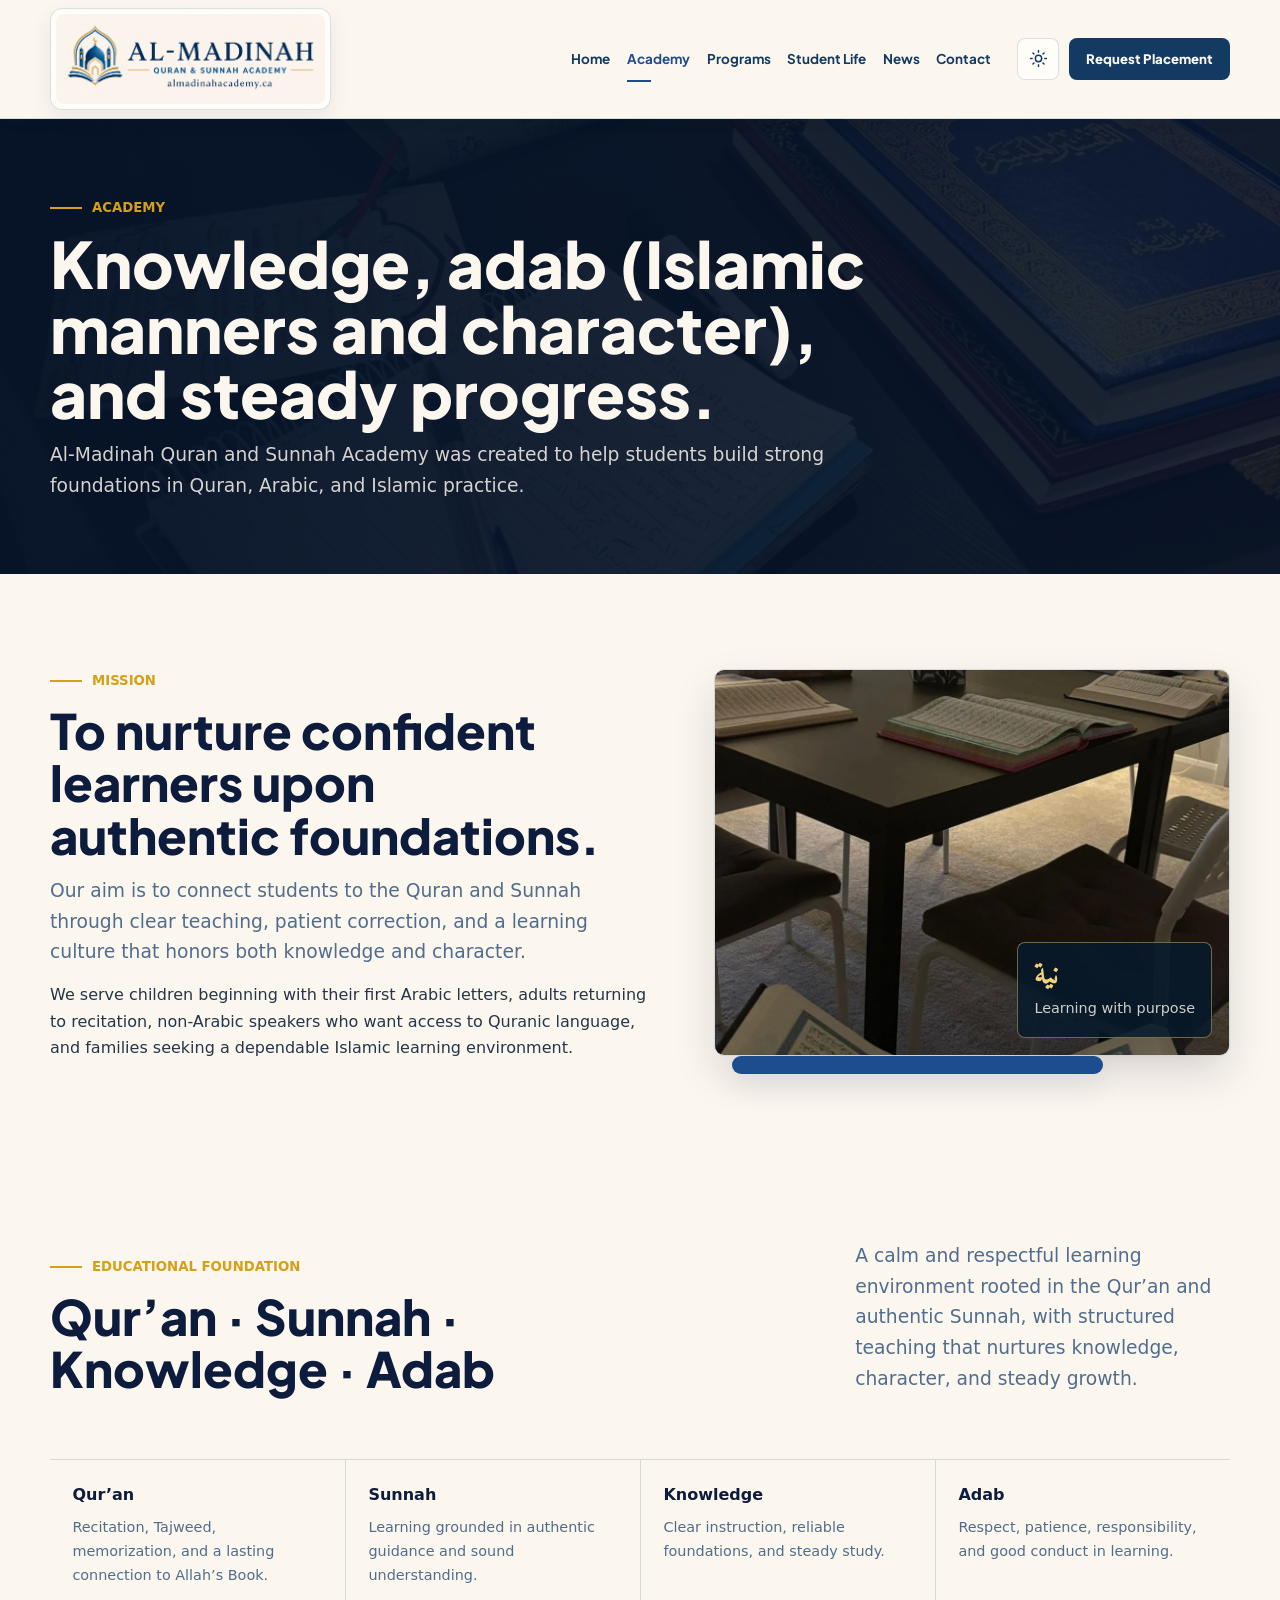
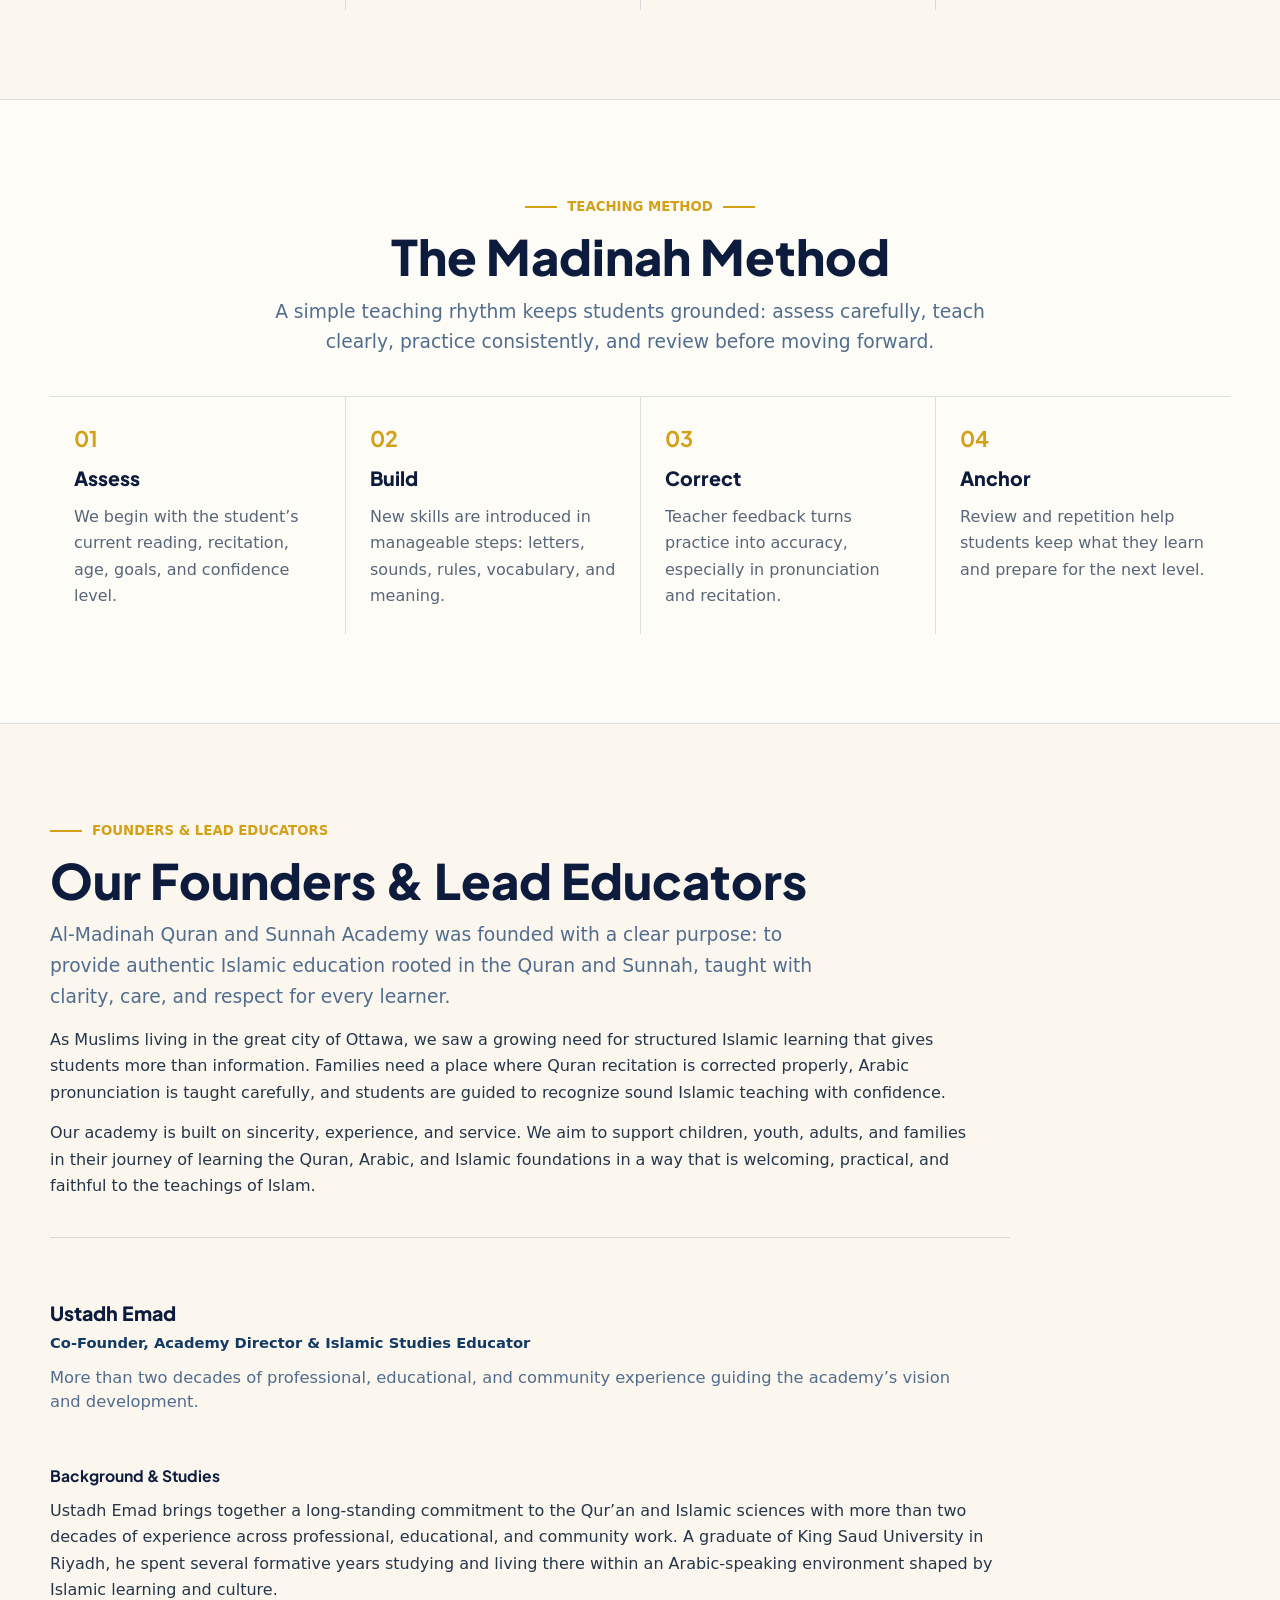
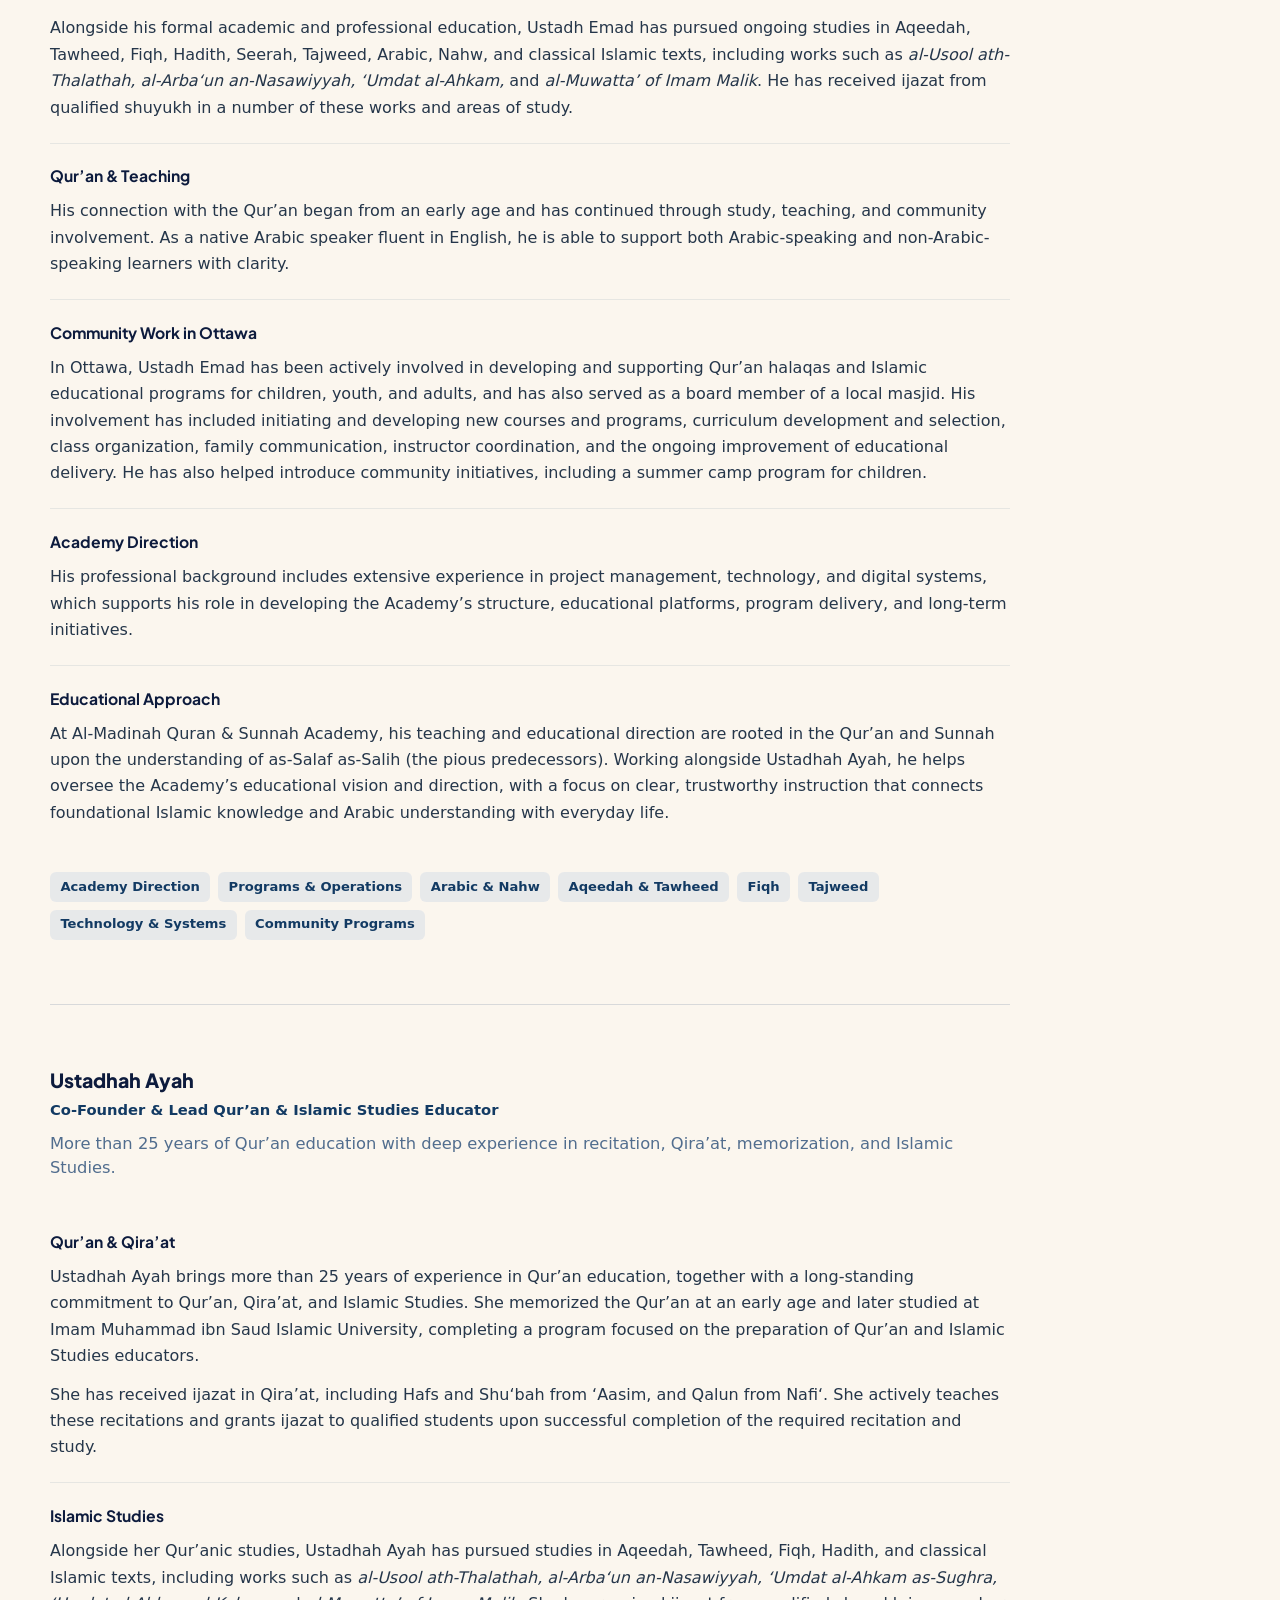
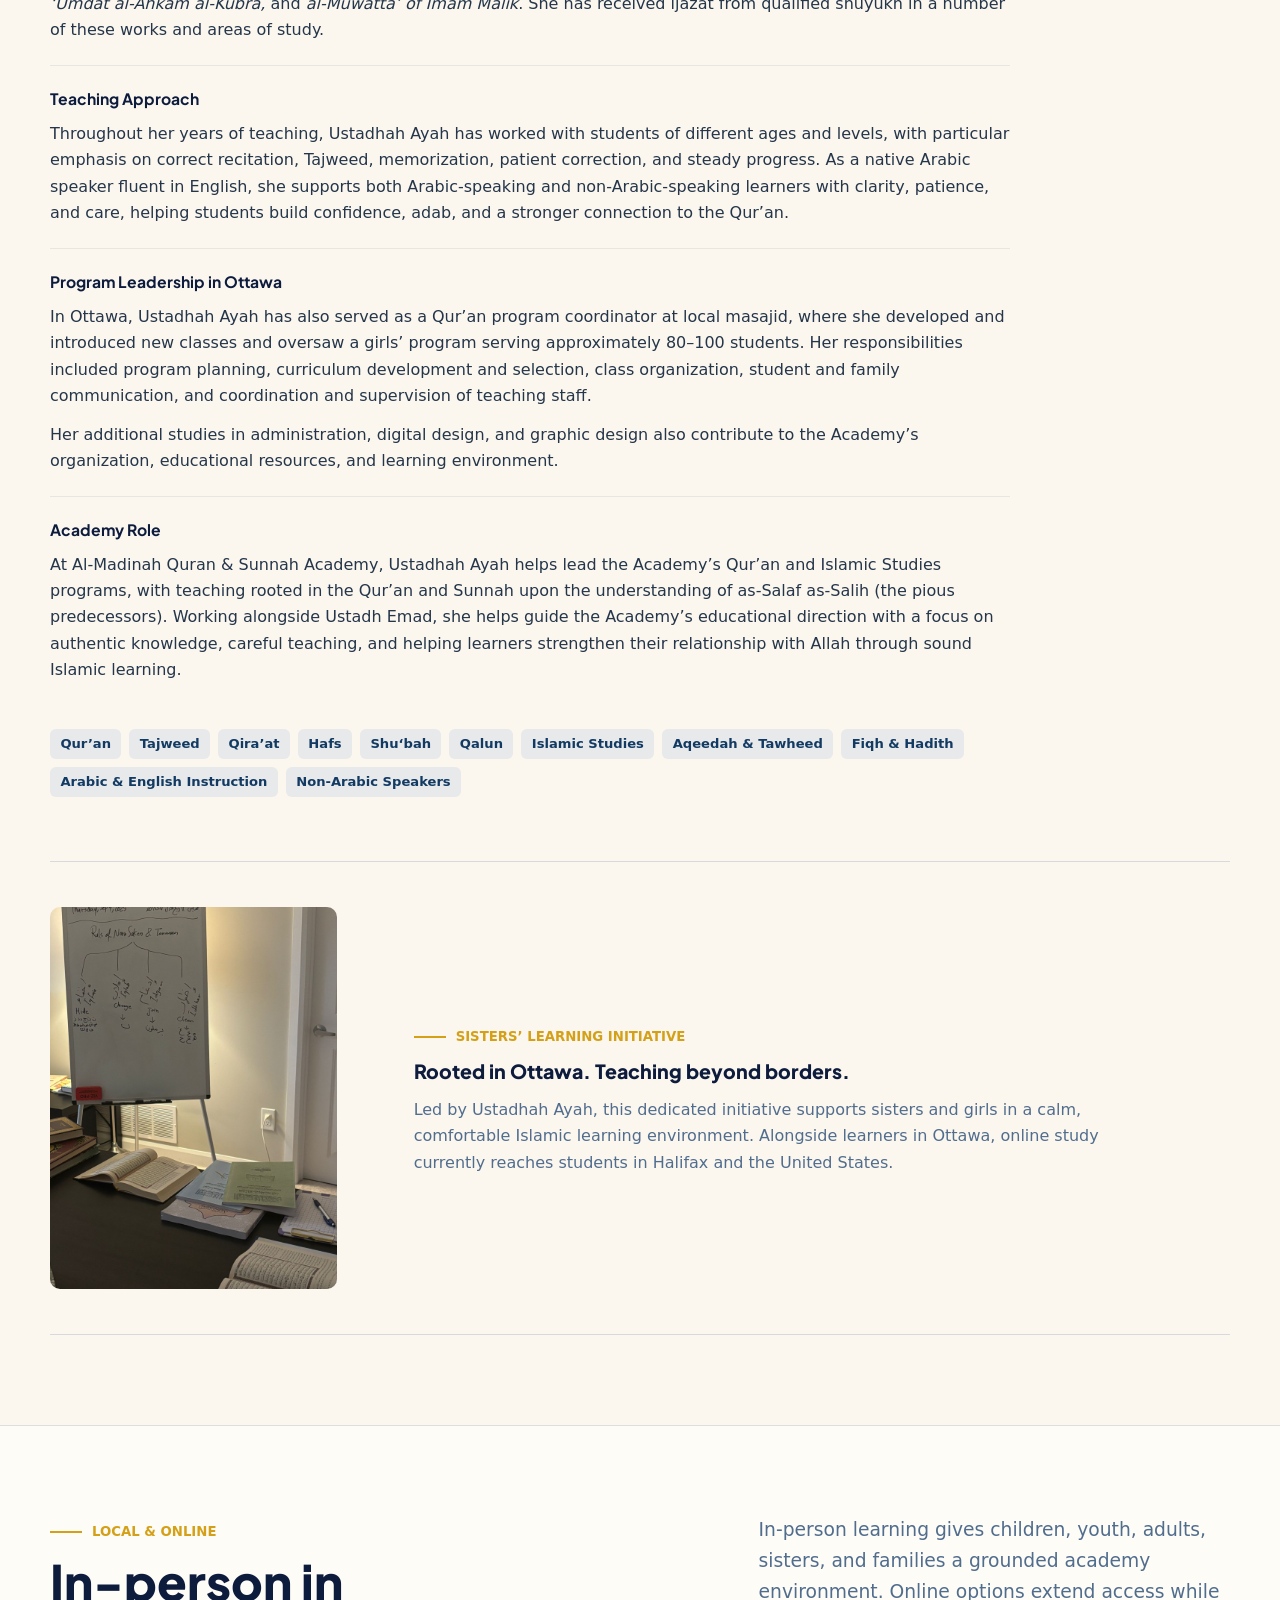
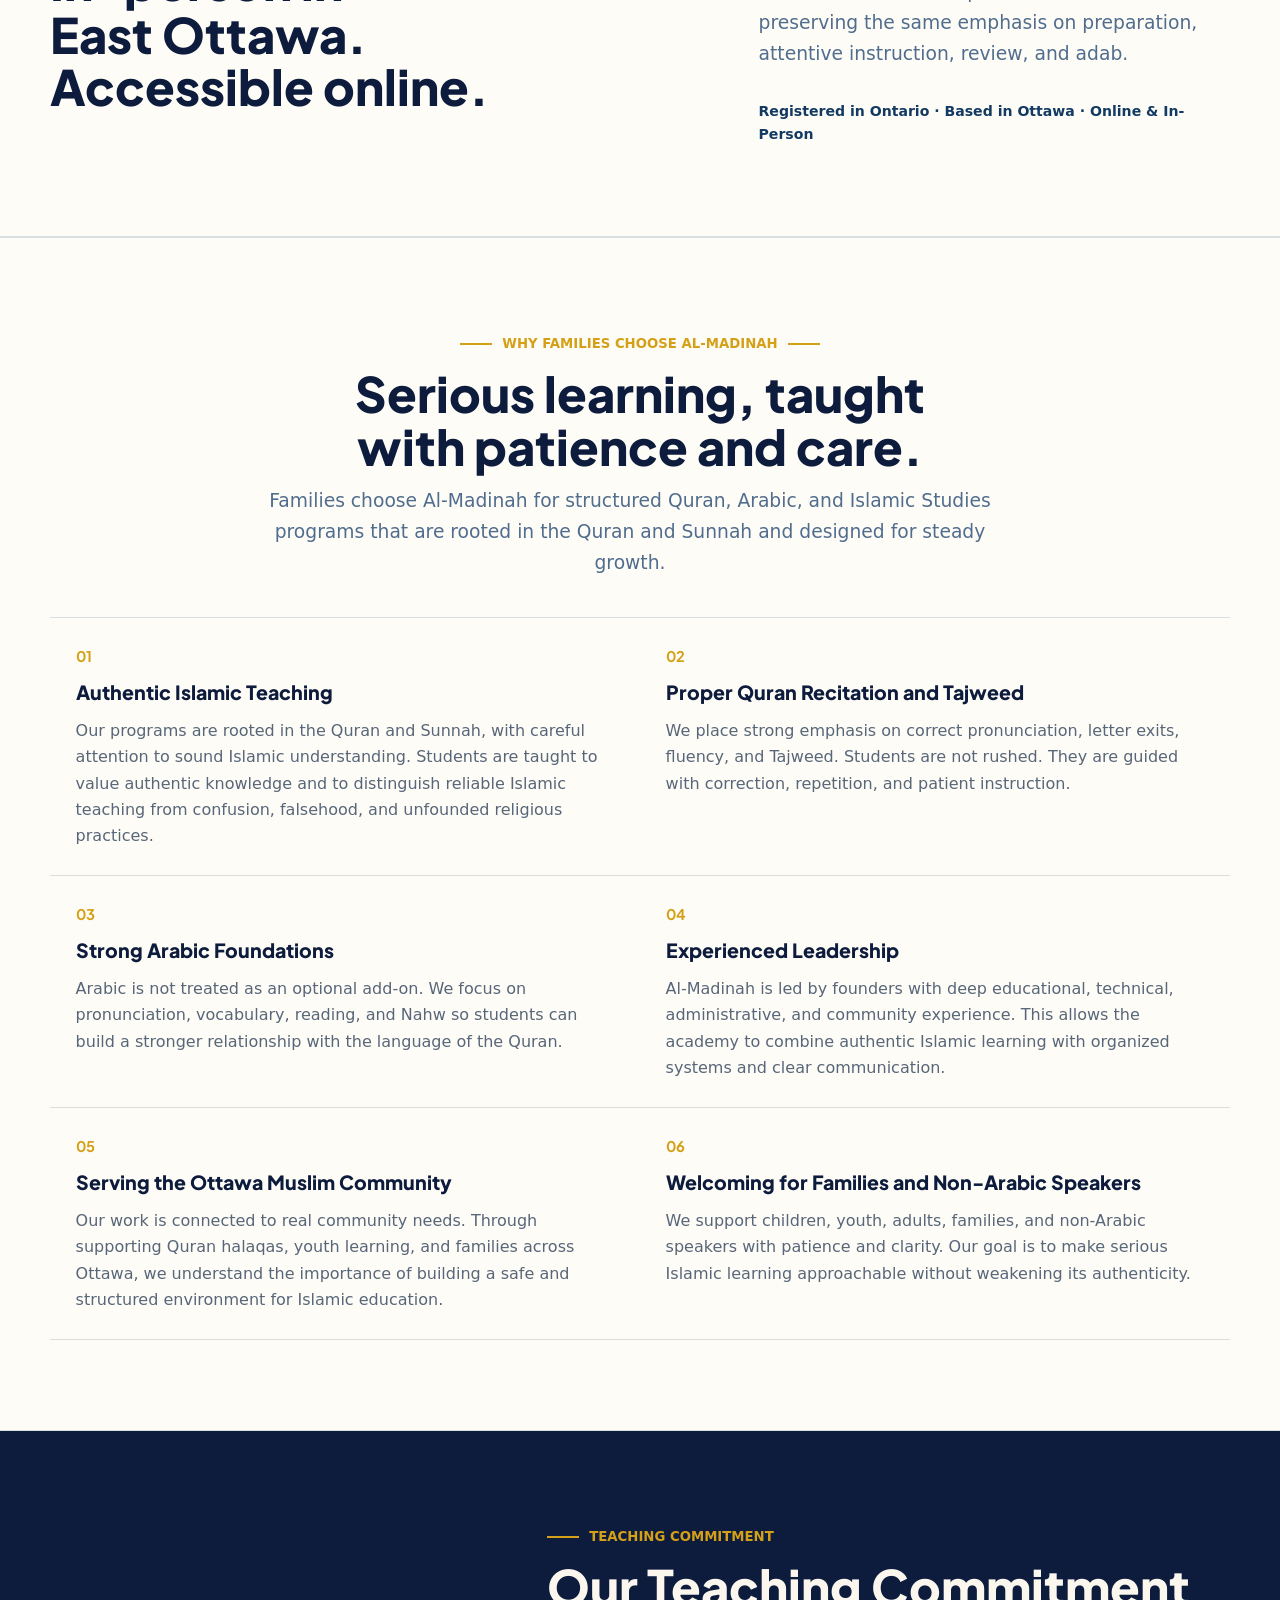
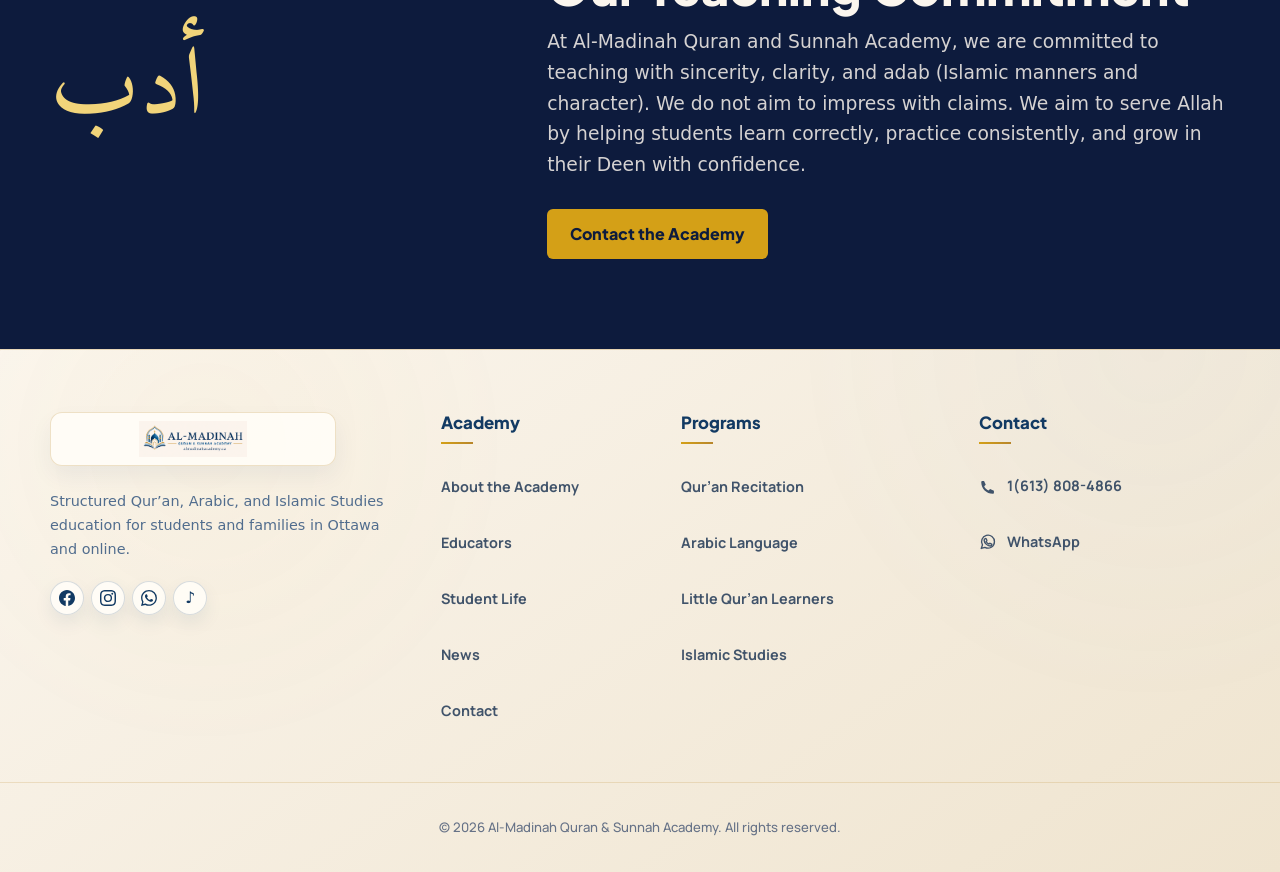
==== commit 6057881b: "Match footer icons and dark theme color" ====
--- a/about.html
+++ b/about.html
@@ -11,7 +11,7 @@
   <link href="https://fonts.googleapis.com/css2?family=Amiri:wght@400;700&family=Manrope:wght@400;500;600;700;800&family=Plus+Jakarta+Sans:wght@500;600;700;800&display=swap" rel="stylesheet">
   <script src="assets/js/theme-init.js"></script>
   <link rel="stylesheet" href="assets/css/style.css">
-  <link rel="stylesheet" href="assets/css/v4.css?v=20260912-2">
+  <link rel="stylesheet" href="assets/css/v4.css?v=20260912-3">
 </head>
 <body class="hybrid-v4 about-v4" data-page="about">
 
@@ -203,6 +203,6 @@
 
   </main>
   <div id="site-footer" data-include="partials/footer.html"></div>
-  <script src="assets/js/main.js?v=20260912-2"></script>
+  <script src="assets/js/main.js?v=20260912-3"></script>
 </body>
 </html>
--- a/assets/css/v4.css
+++ b/assets/css/v4.css
@@ -343,9 +343,7 @@
   font-weight: 700;
 }
 .site-footer .footer-column a:hover,
-.site-footer .footer-column a:focus-visible,
-.site-footer .footer-social-row a:hover,
-.site-footer .footer-social-row a:focus-visible { color: #1E4D8F; }
+.site-footer .footer-column a:focus-visible { color: #1E4D8F; }
 .site-footer a:focus-visible {
   outline: 2px solid #123A63;
   outline-offset: 3px;
@@ -369,43 +367,12 @@
   stroke-linejoin: round;
 }
 .site-footer .footer-contact-links a[data-phone-link] svg { fill: currentColor; stroke: none; }
-.site-footer .footer-social-row {
-  display: flex;
-  flex-wrap: wrap;
-  align-items: center;
-  gap: 7px;
-  margin-top: 20px;
-}
-.site-footer .footer-social-row a {
-  display: inline-grid;
-  width: 34px;
-  height: 34px;
-  margin: 0;
-  padding: 0;
-  place-items: center;
-  color: #123A63;
-  background: rgba(255, 253, 248, 0.88);
-  border: 1px solid rgba(18, 58, 99, 0.15);
-  border-radius: 50%;
-  box-shadow: 0 5px 12px rgba(18, 58, 99, 0.06);
-}
-.site-footer .footer-social-row a:hover,
-.site-footer .footer-social-row a:focus-visible {
-  color: #0D1B3D;
-  background: #D4A017;
-  border-color: #D4A017;
-}
-.site-footer .footer-social-row svg {
-  width: 17px;
-  height: 17px;
-  fill: none;
-  stroke: currentColor;
-  stroke-width: 1.8;
-  stroke-linecap: round;
-  stroke-linejoin: round;
-}
-.site-footer .footer-social-row a[data-social="facebook"] svg,
-.site-footer .footer-social-row a[data-social="tiktok"] svg { fill: currentColor; stroke: none; }
+.site-footer .social-links a:focus-visible {
+  outline: 3px solid rgba(212, 160, 23, 0.52);
+  outline-offset: 3px;
+  border-radius: 999px;
+}
+.site-footer .social-links a { font-weight: 400; }
 .site-footer .footer-bottom {
   position: relative;
   z-index: 1;
@@ -418,19 +385,19 @@
 .site-footer .footer-bottom p { margin: 0; color: #667287; font-size: 0.82rem; }
 
 html[data-theme="dark"] .site-footer {
-  color: #0D1B3D;
-  background: linear-gradient(145deg, #D7DFE8 0%, #EFE4CF 100%);
-  border-top: 1px solid rgba(18, 58, 99, 0.28);
-}
-html[data-theme="dark"] .site-footer::before { opacity: 0.14; }
+  color: #FBF6EE;
+  background: #18324F;
+  border-top: 1px solid rgba(215, 223, 232, 0.2);
+}
+html[data-theme="dark"] .site-footer::before { opacity: 0.1; }
 html[data-theme="dark"] .site-footer .footer-brand p,
-html[data-theme="dark"] .site-footer .footer-bottom p { color: #516D8E; }
-html[data-theme="dark"] .site-footer .footer-column > h2 { color: #123A63; }
+html[data-theme="dark"] .site-footer .footer-bottom p { color: #A9BDD4; }
+html[data-theme="dark"] .site-footer .footer-column > h2 { color: #FBF6EE; }
 html[data-theme="dark"] .site-footer .footer-column > a,
-html[data-theme="dark"] .site-footer .footer-contact-links a { color: #123A63; }
+html[data-theme="dark"] .site-footer .footer-contact-links a { color: #D7DFE8; }
 html[data-theme="dark"] .site-footer .footer-column a:hover,
-html[data-theme="dark"] .site-footer .footer-column a:focus-visible { color: #9A7110; }
-html[data-theme="dark"] .site-footer .footer-bottom { border-color: rgba(18, 58, 99, 0.2); }
+html[data-theme="dark"] .site-footer .footer-column a:focus-visible { color: #F1D47A; }
+html[data-theme="dark"] .site-footer .footer-bottom { border-color: rgba(215, 223, 232, 0.16); }
 
 @media (max-width: 1120px) {
   .site-header .header-inner { min-height: 86px; }
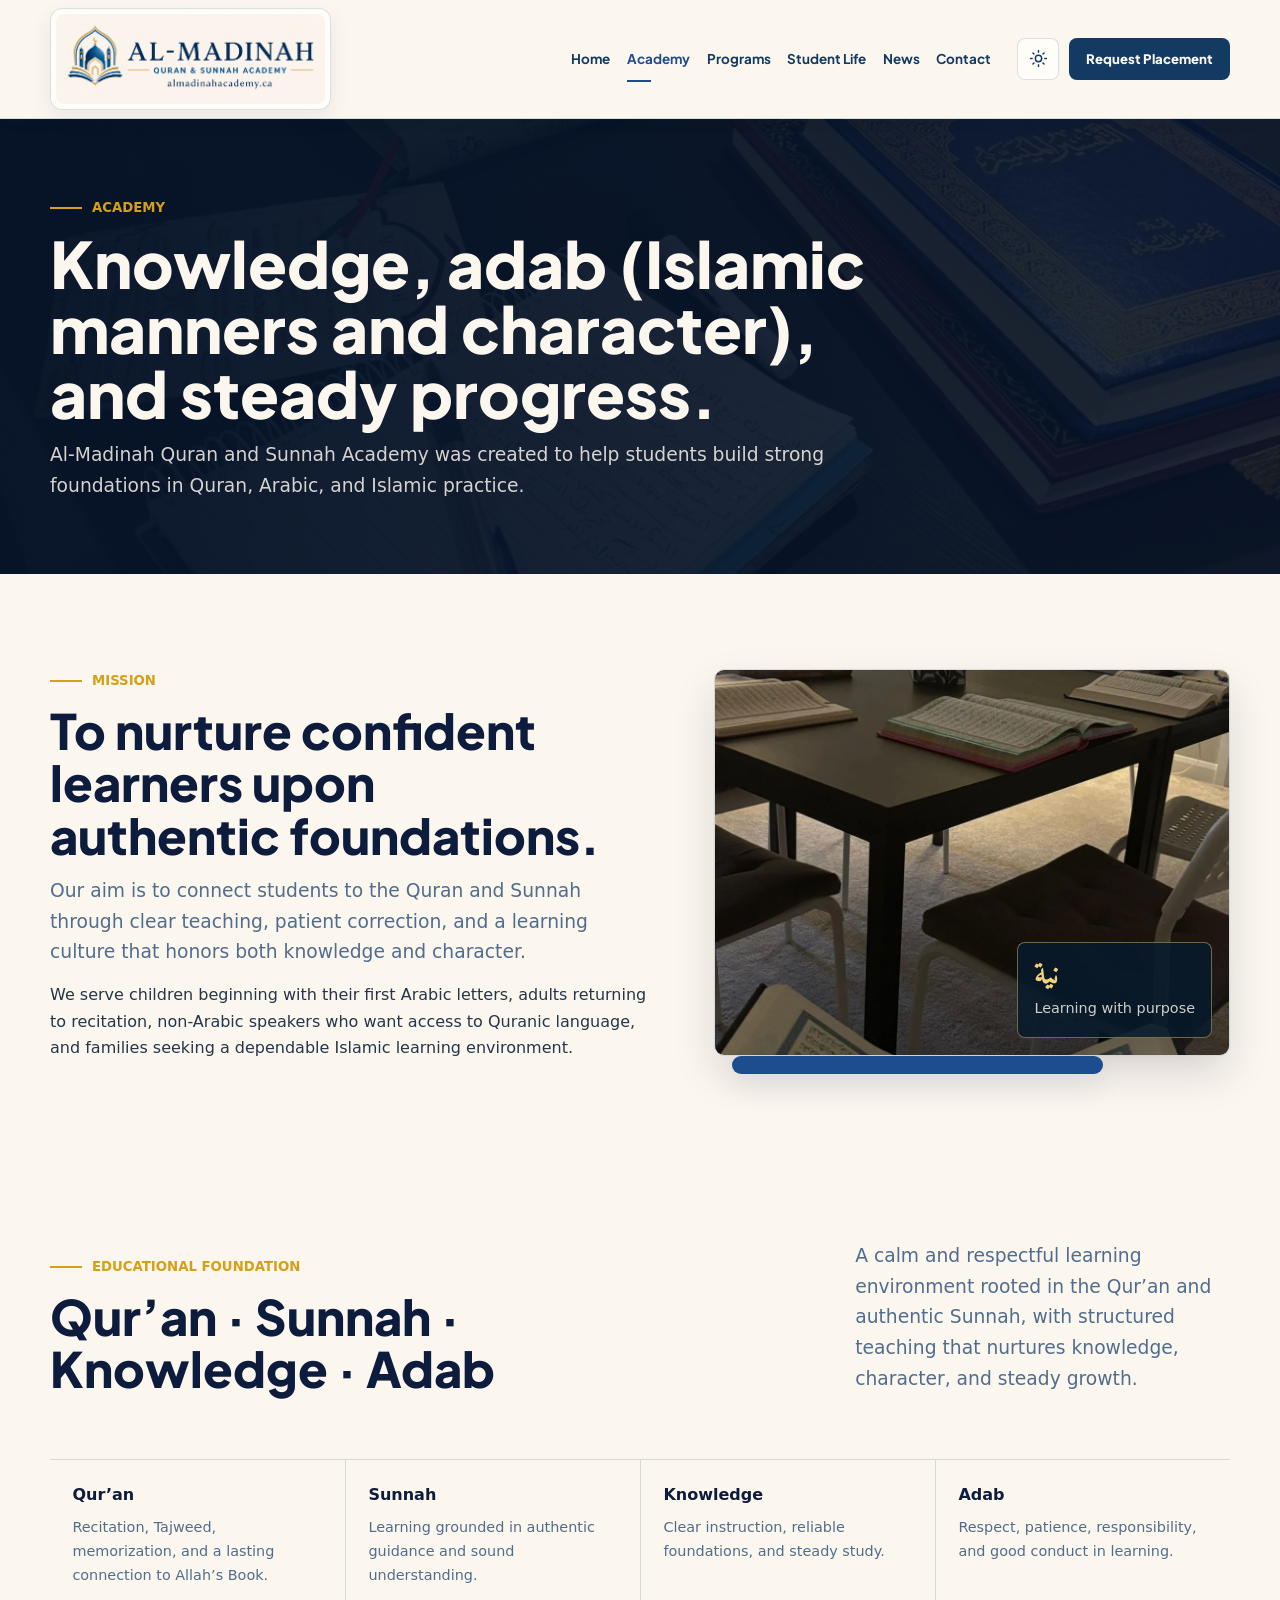
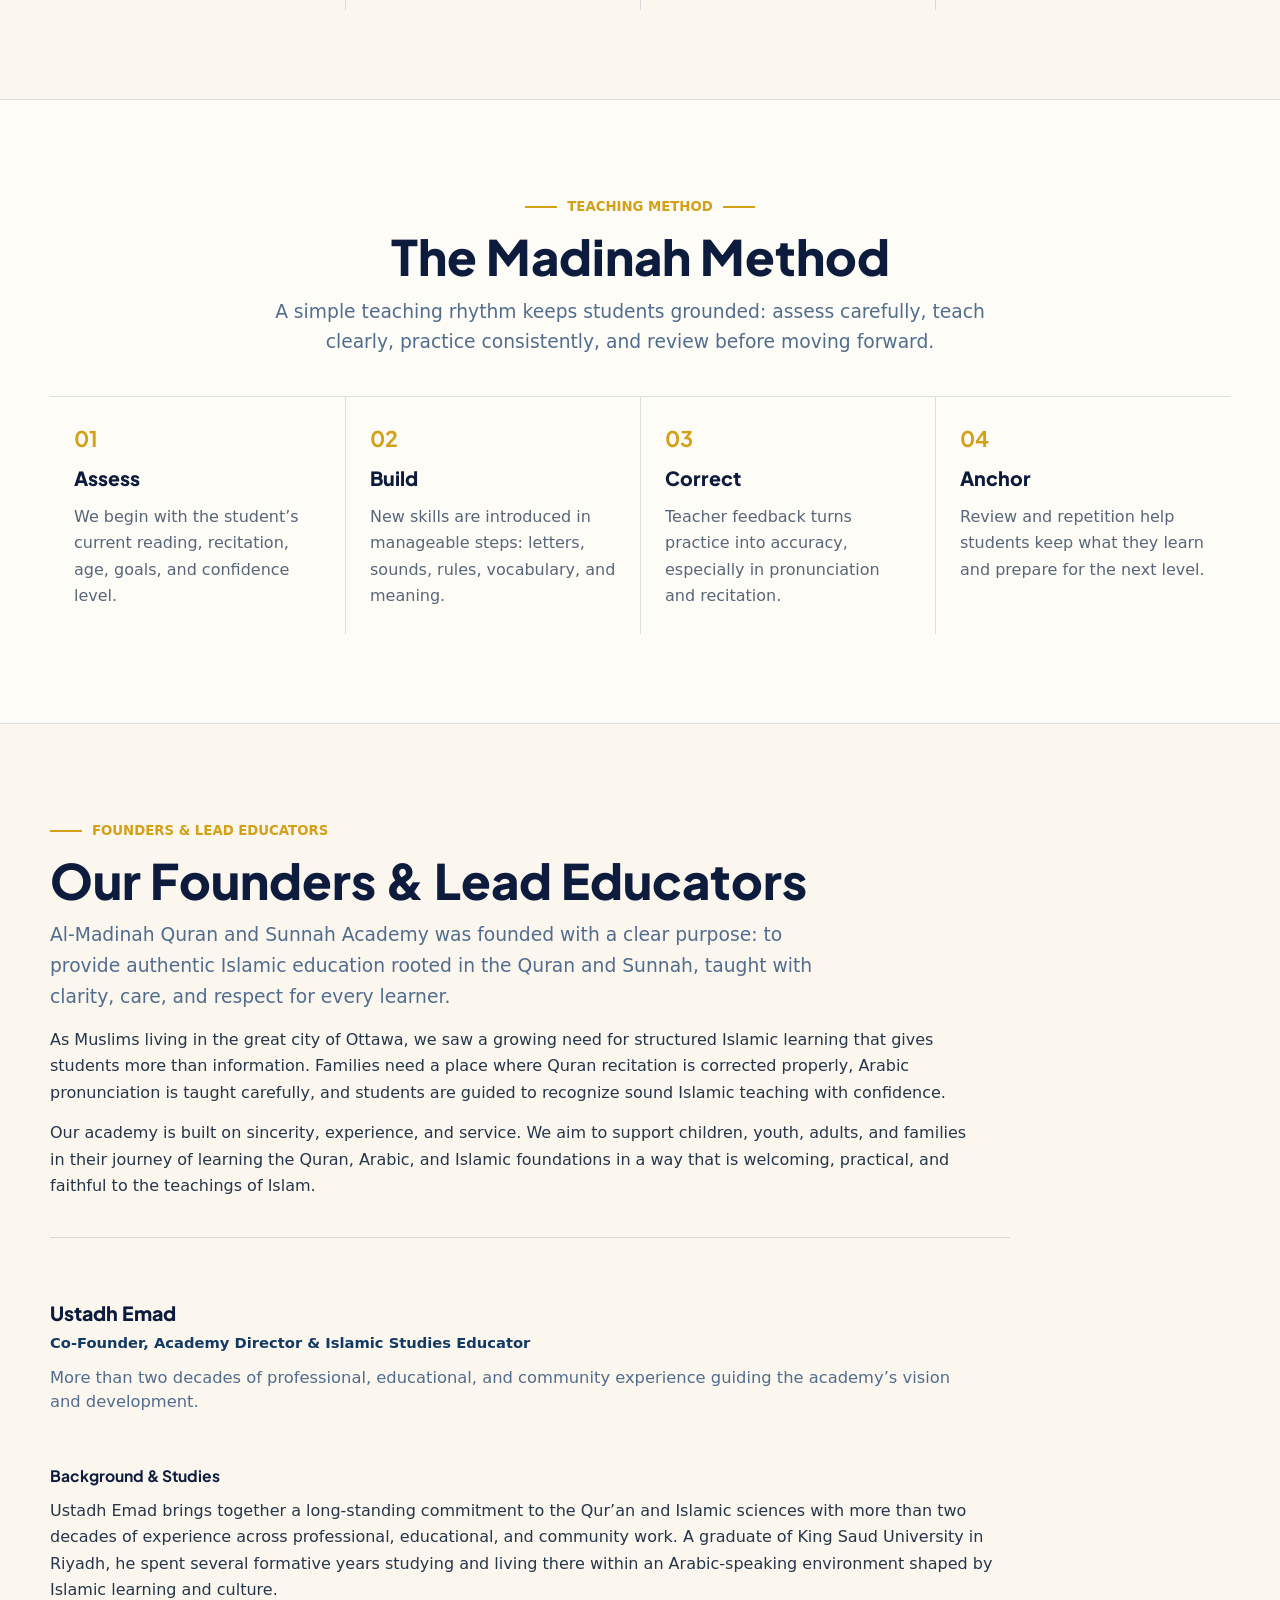
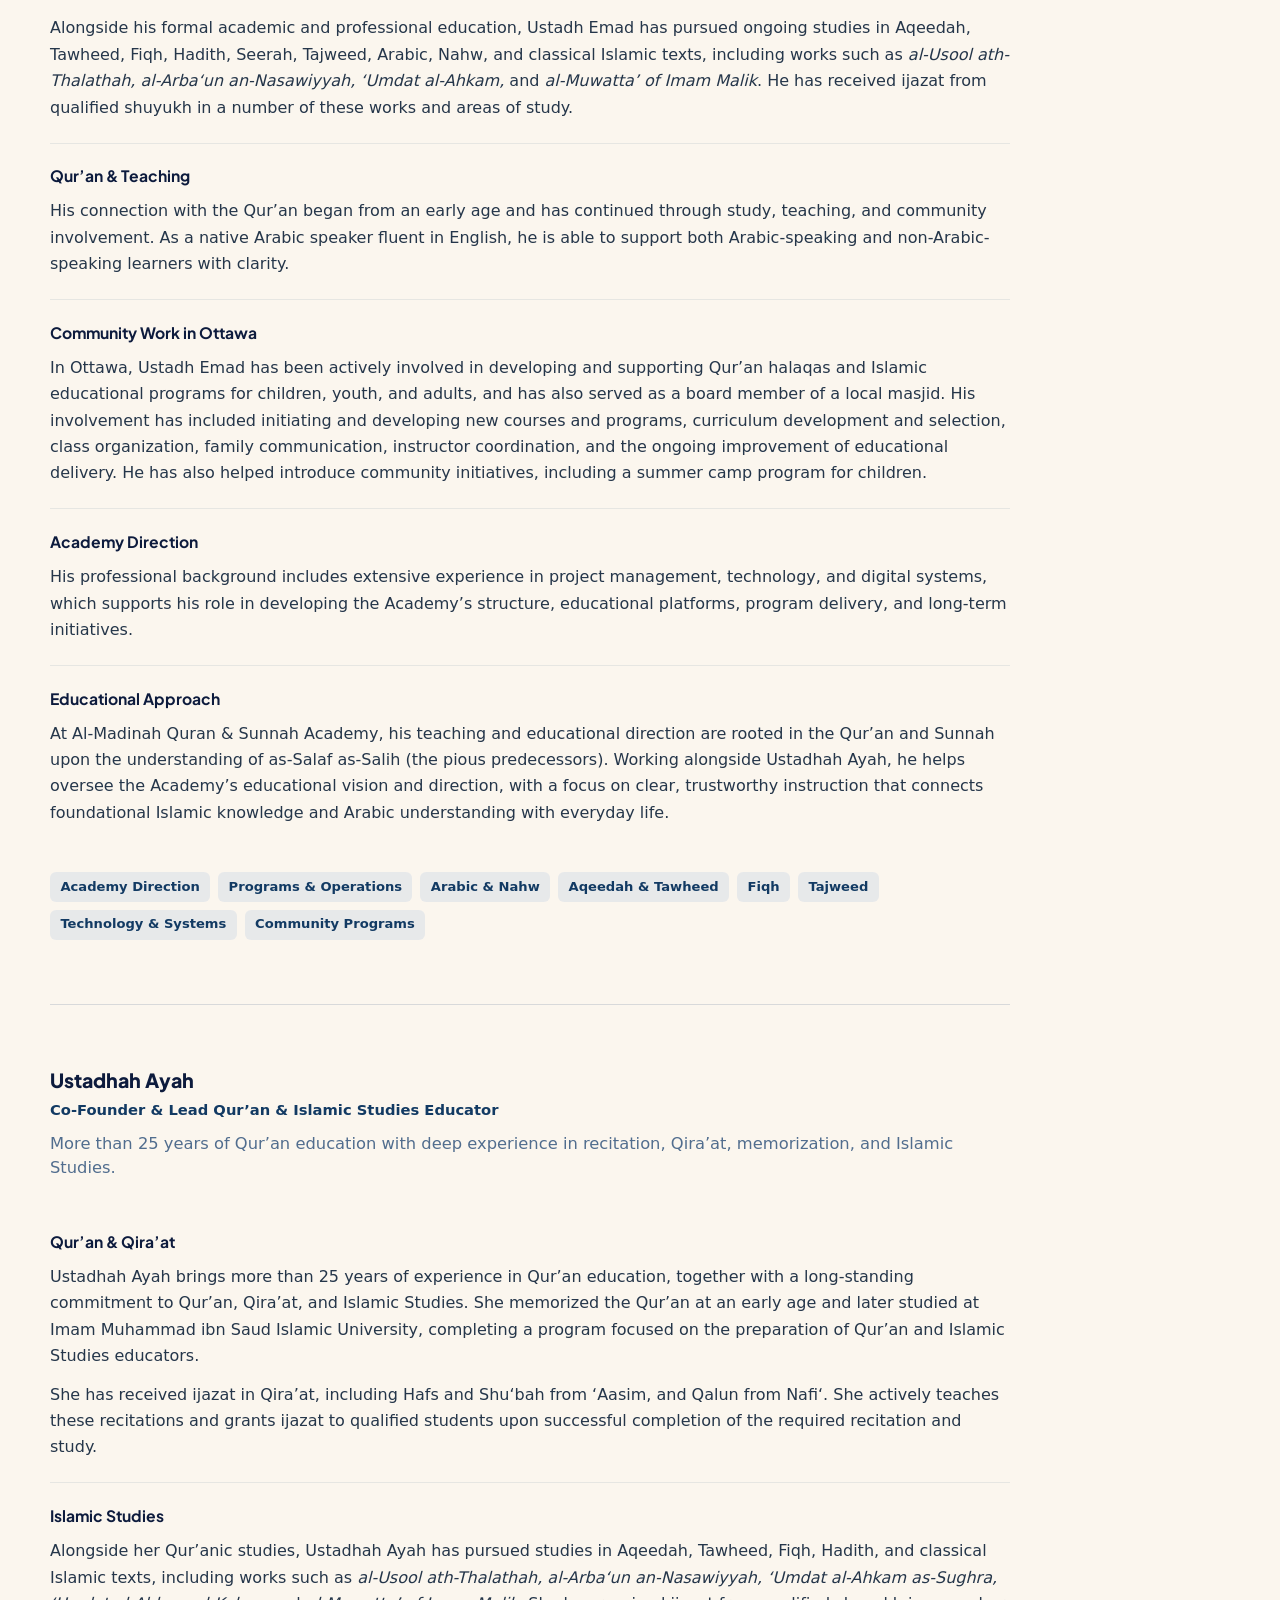
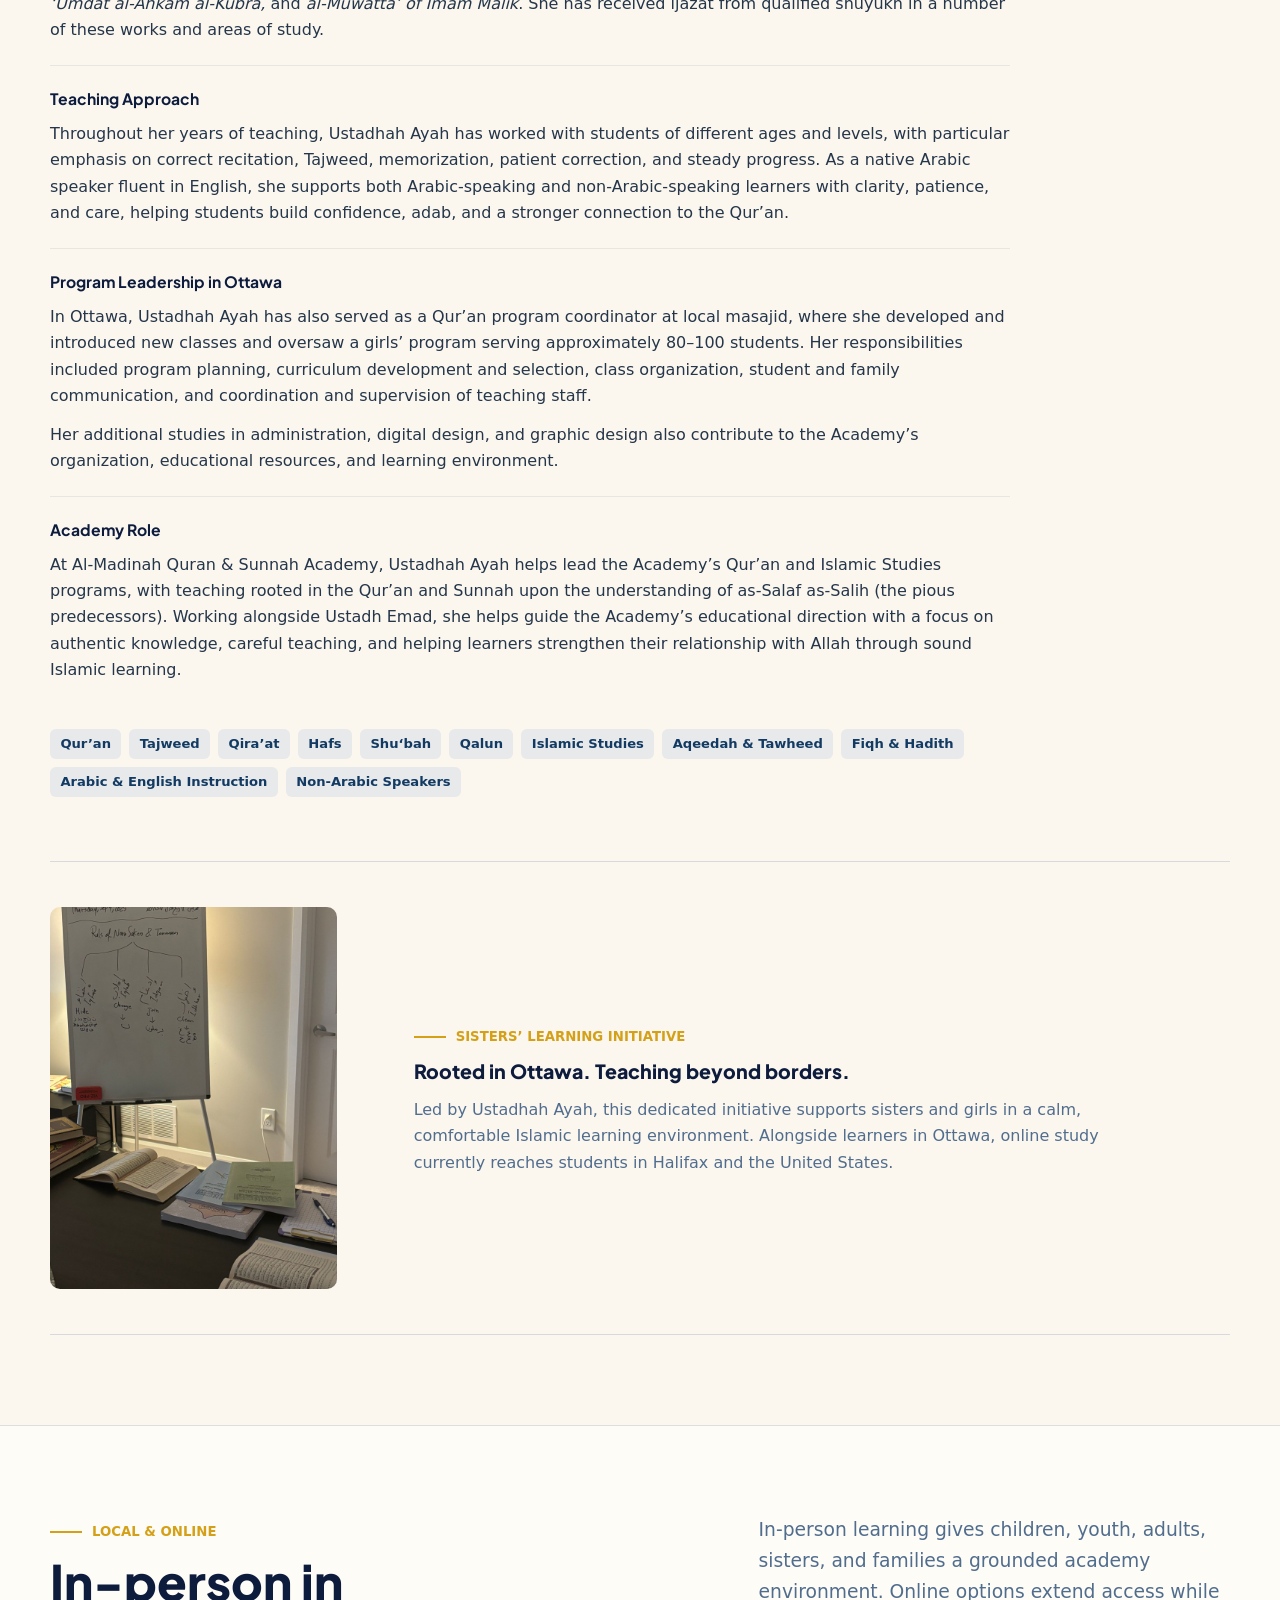
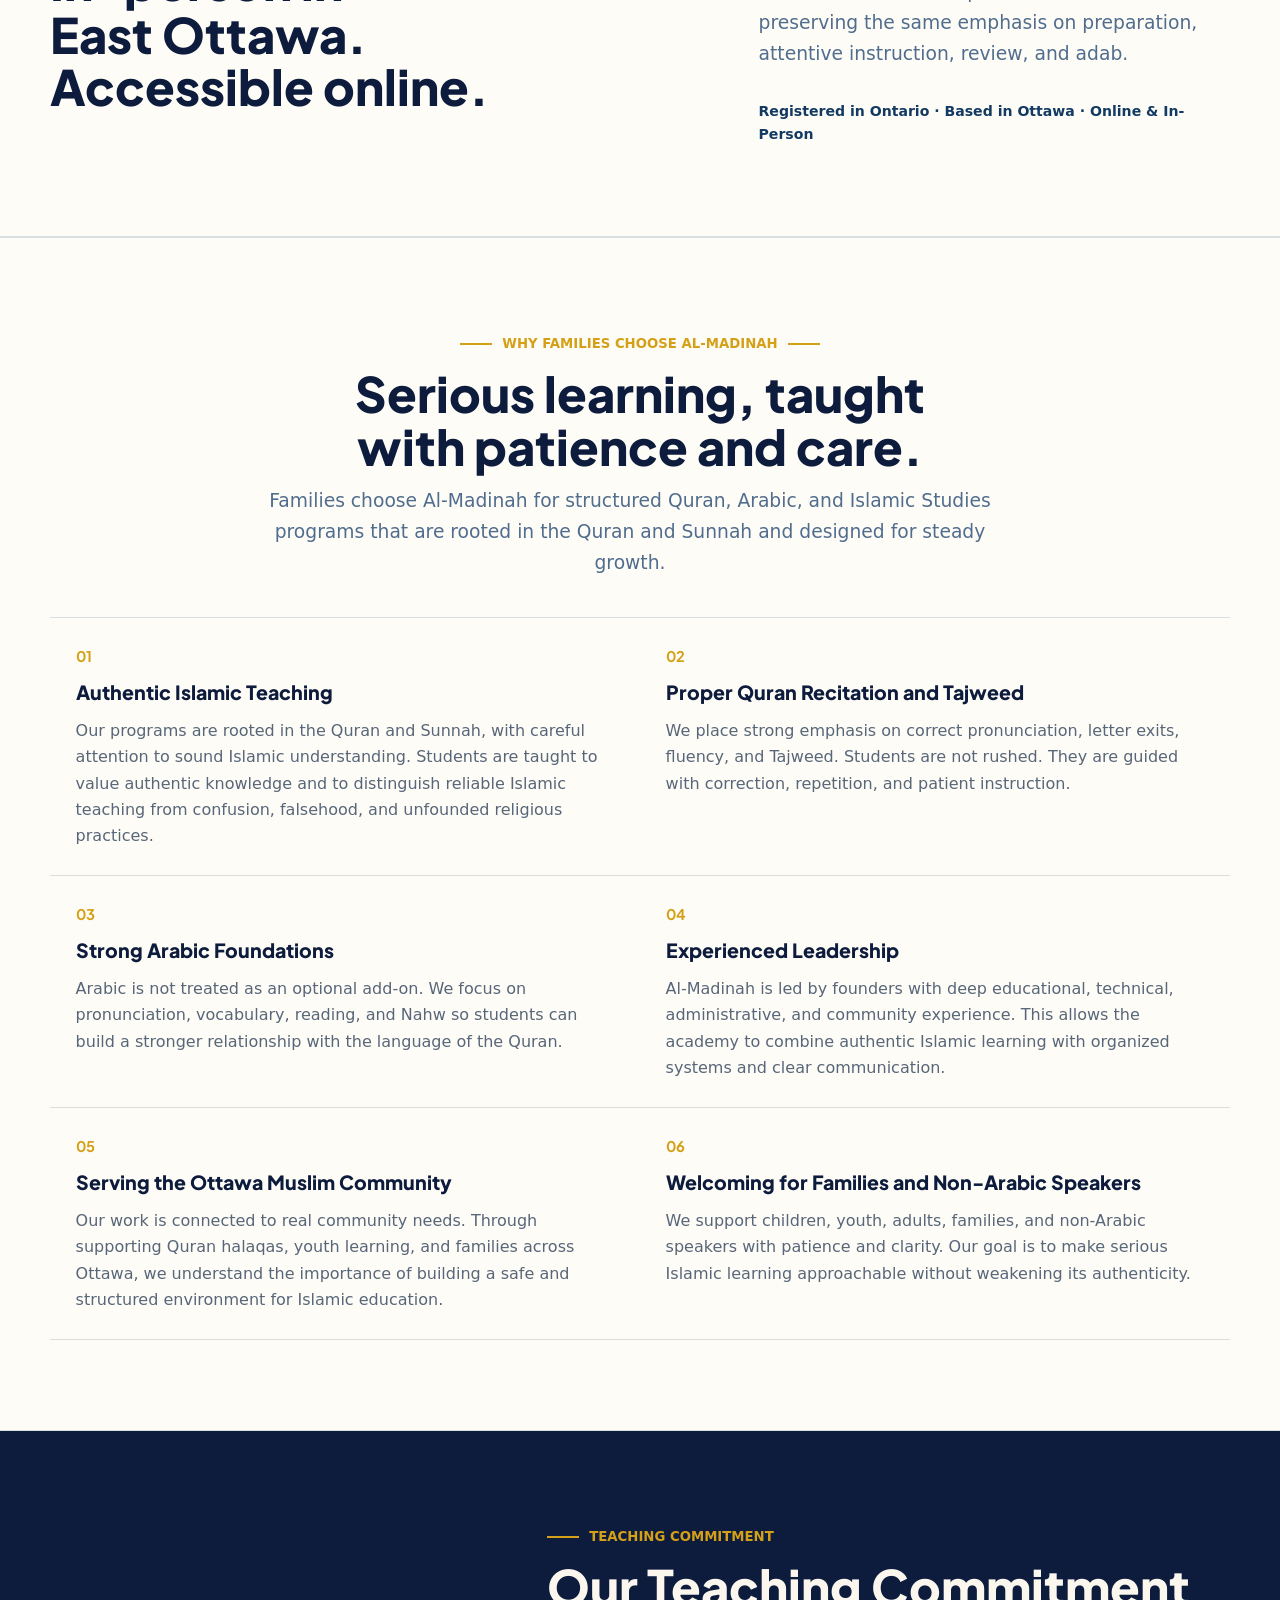
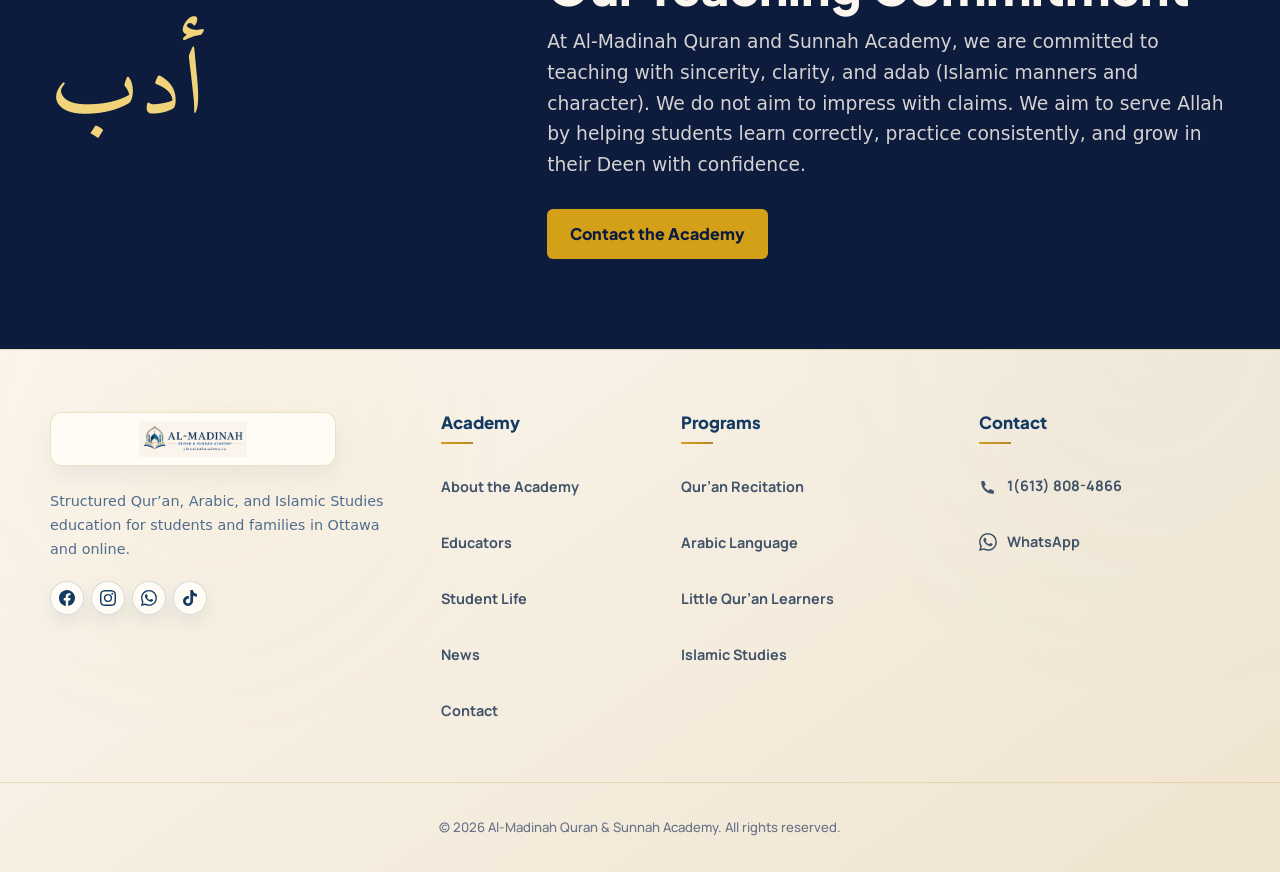
==== commit c115551e: "Standardize WhatsApp and TikTok icons" ====
--- a/about.html
+++ b/about.html
@@ -11,7 +11,7 @@
   <link href="https://fonts.googleapis.com/css2?family=Amiri:wght@400;700&family=Manrope:wght@400;500;600;700;800&family=Plus+Jakarta+Sans:wght@500;600;700;800&display=swap" rel="stylesheet">
   <script src="assets/js/theme-init.js"></script>
   <link rel="stylesheet" href="assets/css/style.css">
-  <link rel="stylesheet" href="assets/css/v4.css?v=20260912-3">
+  <link rel="stylesheet" href="assets/css/v4.css?v=20260912-4">
 </head>
 <body class="hybrid-v4 about-v4" data-page="about">
 
@@ -203,6 +203,6 @@
 
   </main>
   <div id="site-footer" data-include="partials/footer.html"></div>
-  <script src="assets/js/main.js?v=20260912-3"></script>
+  <script src="assets/js/main.js?v=20260912-4"></script>
 </body>
 </html>
--- a/assets/css/v4.css
+++ b/assets/css/v4.css
@@ -367,6 +367,8 @@
   stroke-linejoin: round;
 }
 .site-footer .footer-contact-links a[data-phone-link] svg { fill: currentColor; stroke: none; }
+.site-footer .footer-contact-links .brand-icon-whatsapp,
+.site-footer .footer-contact-links .brand-icon-whatsapp path { fill: currentColor; stroke: none; }
 .site-footer .social-links a:focus-visible {
   outline: 3px solid rgba(212, 160, 23, 0.52);
   outline-offset: 3px;
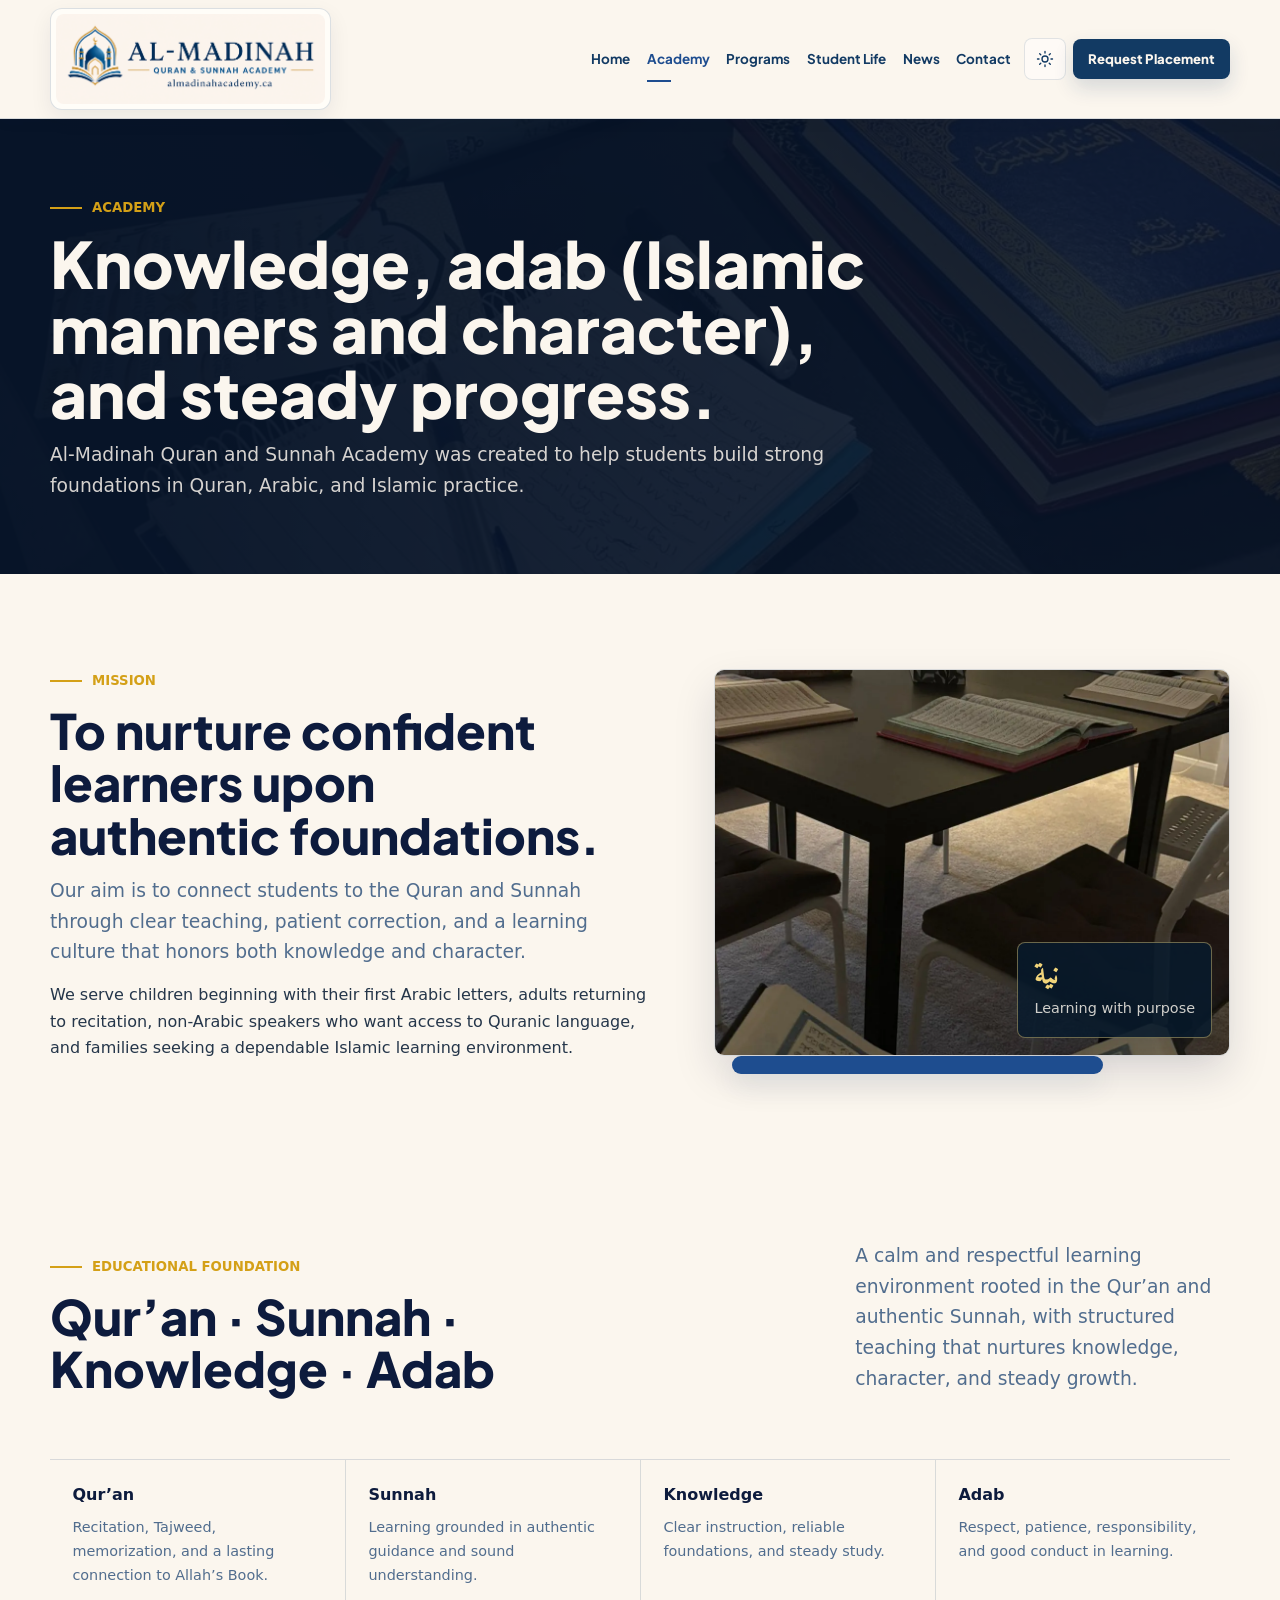
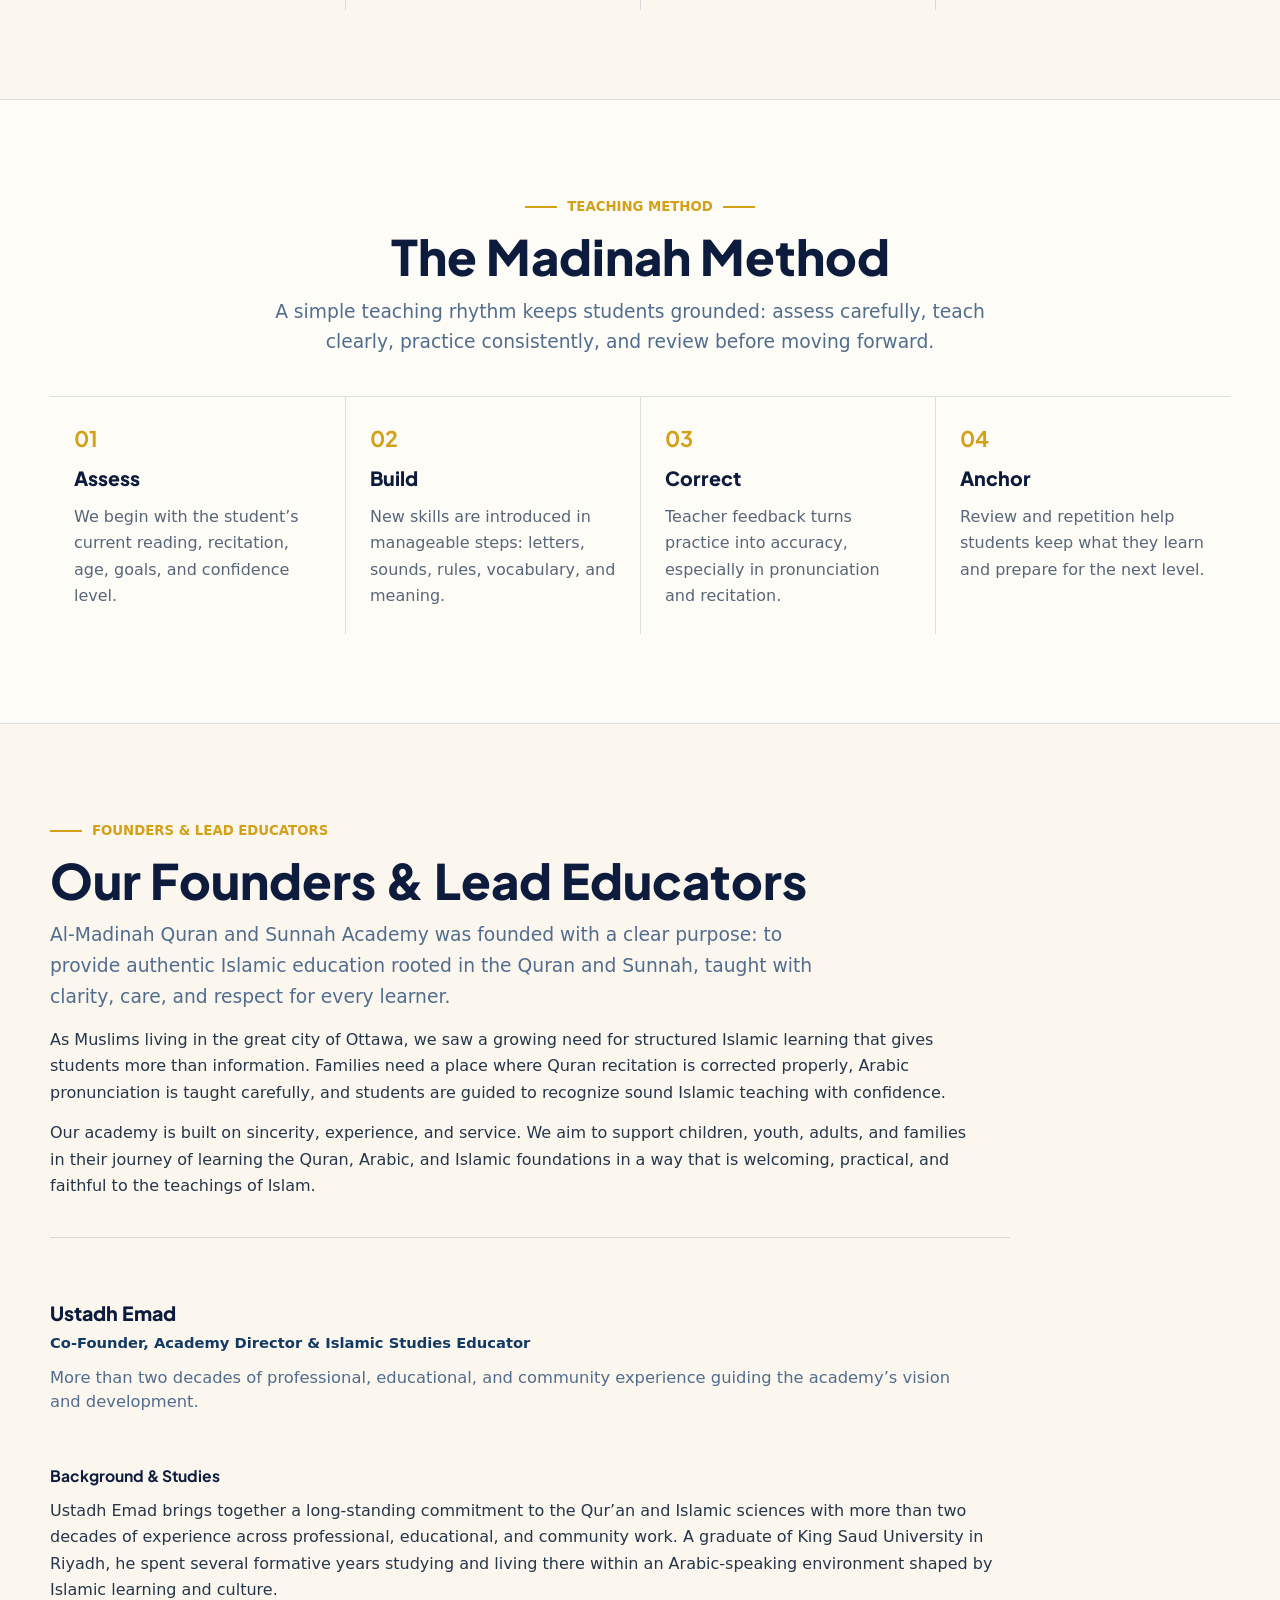
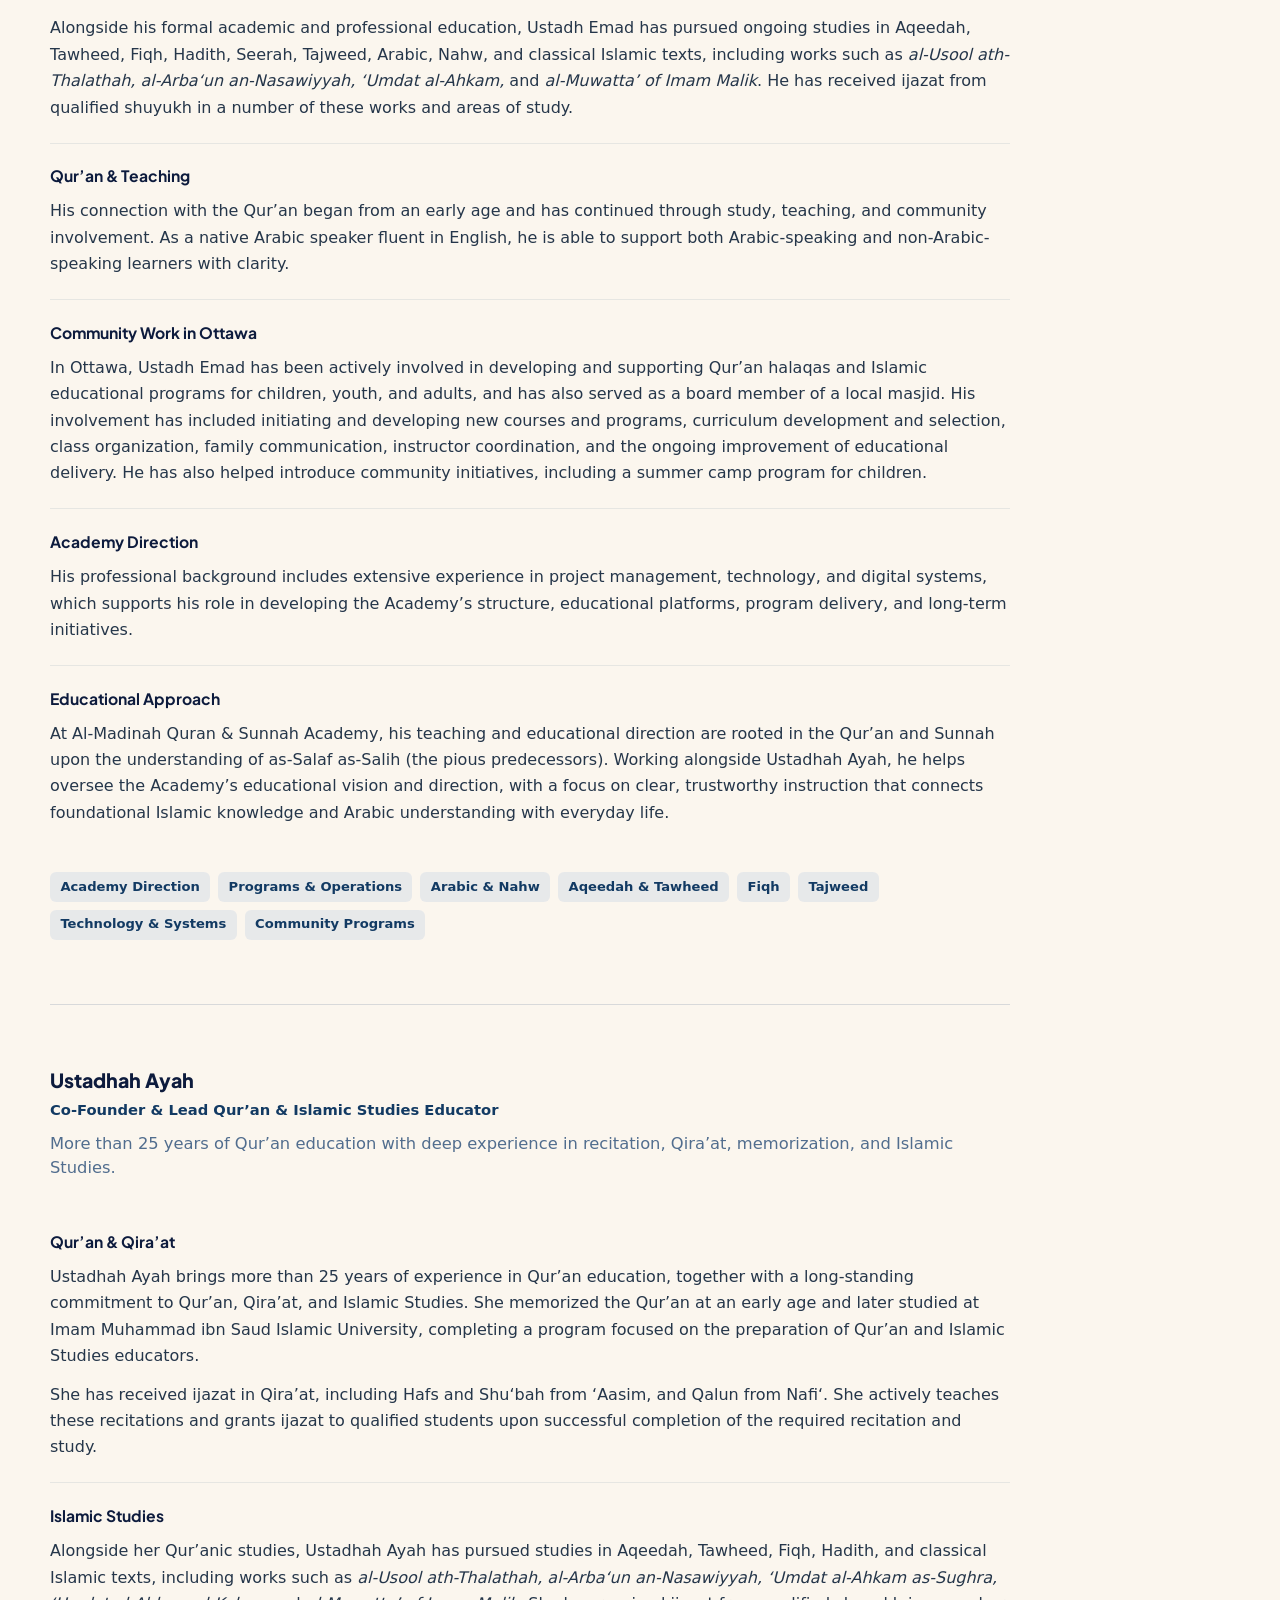
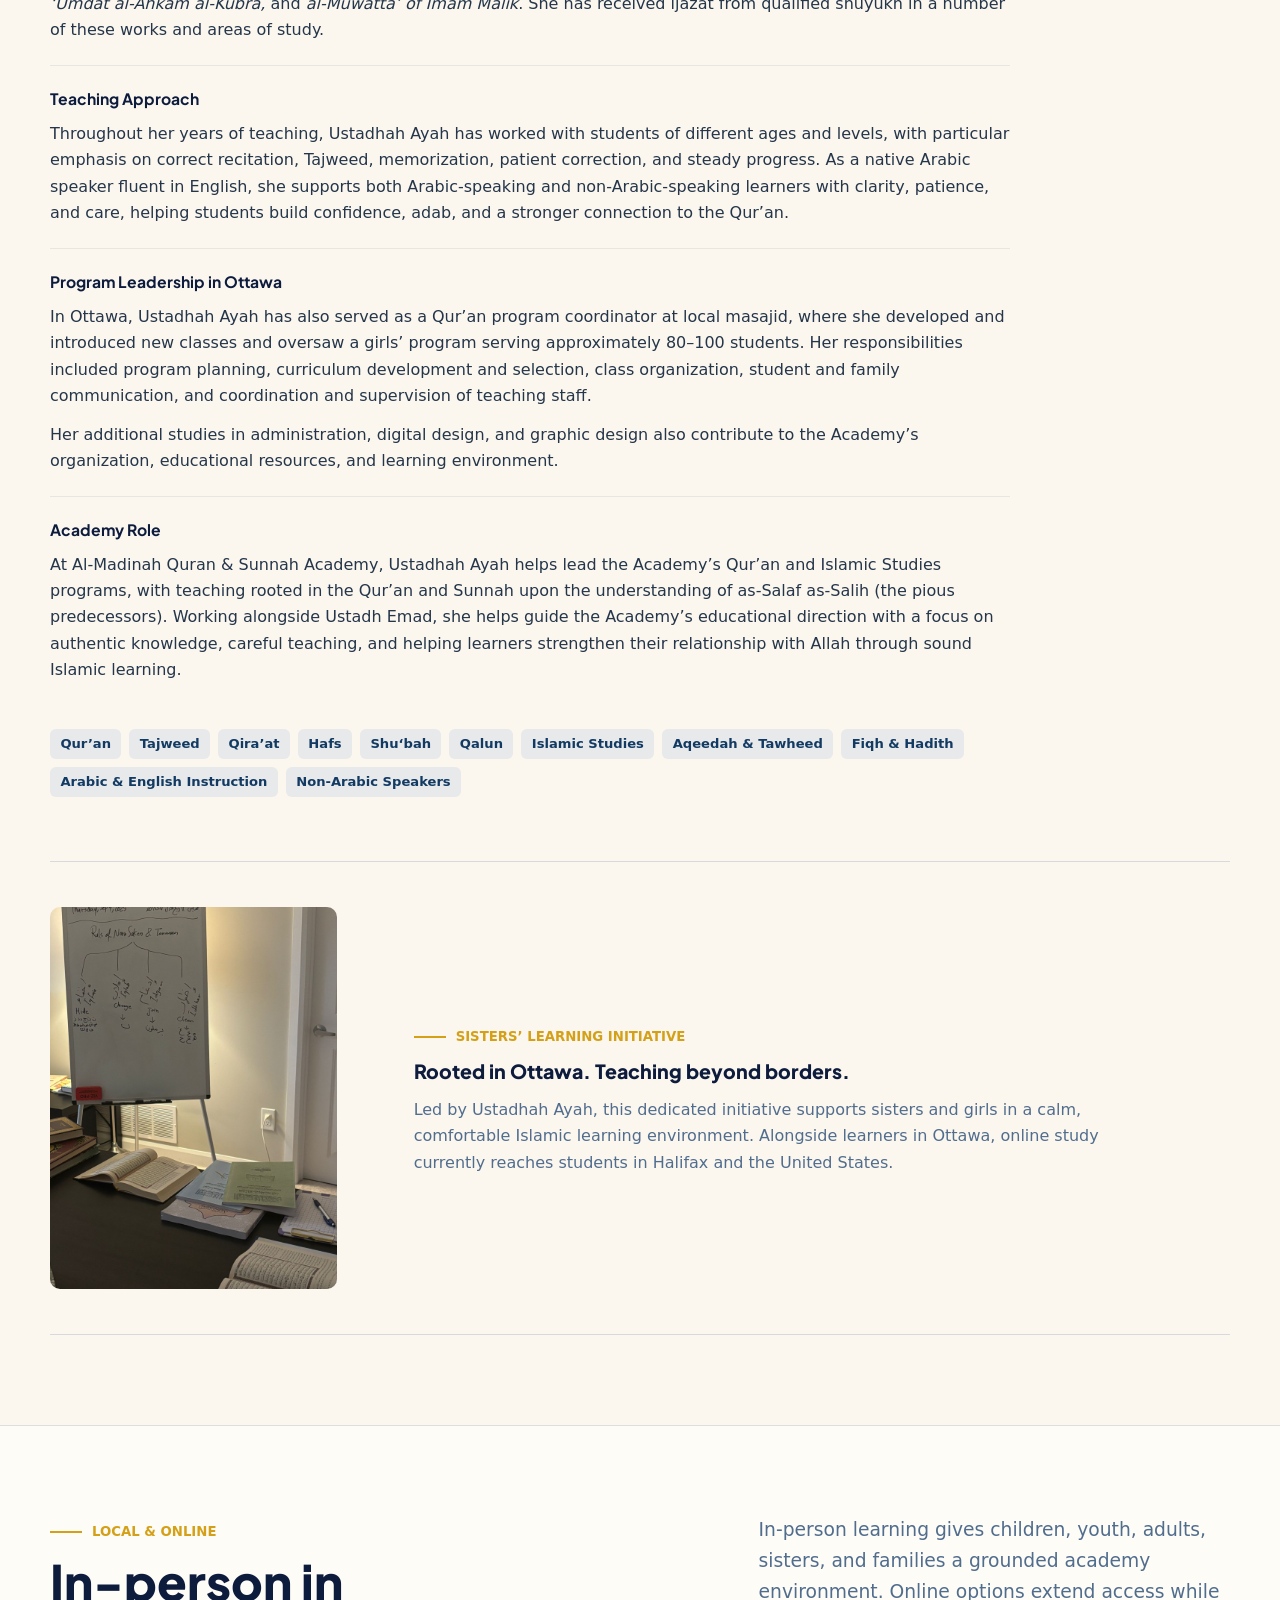
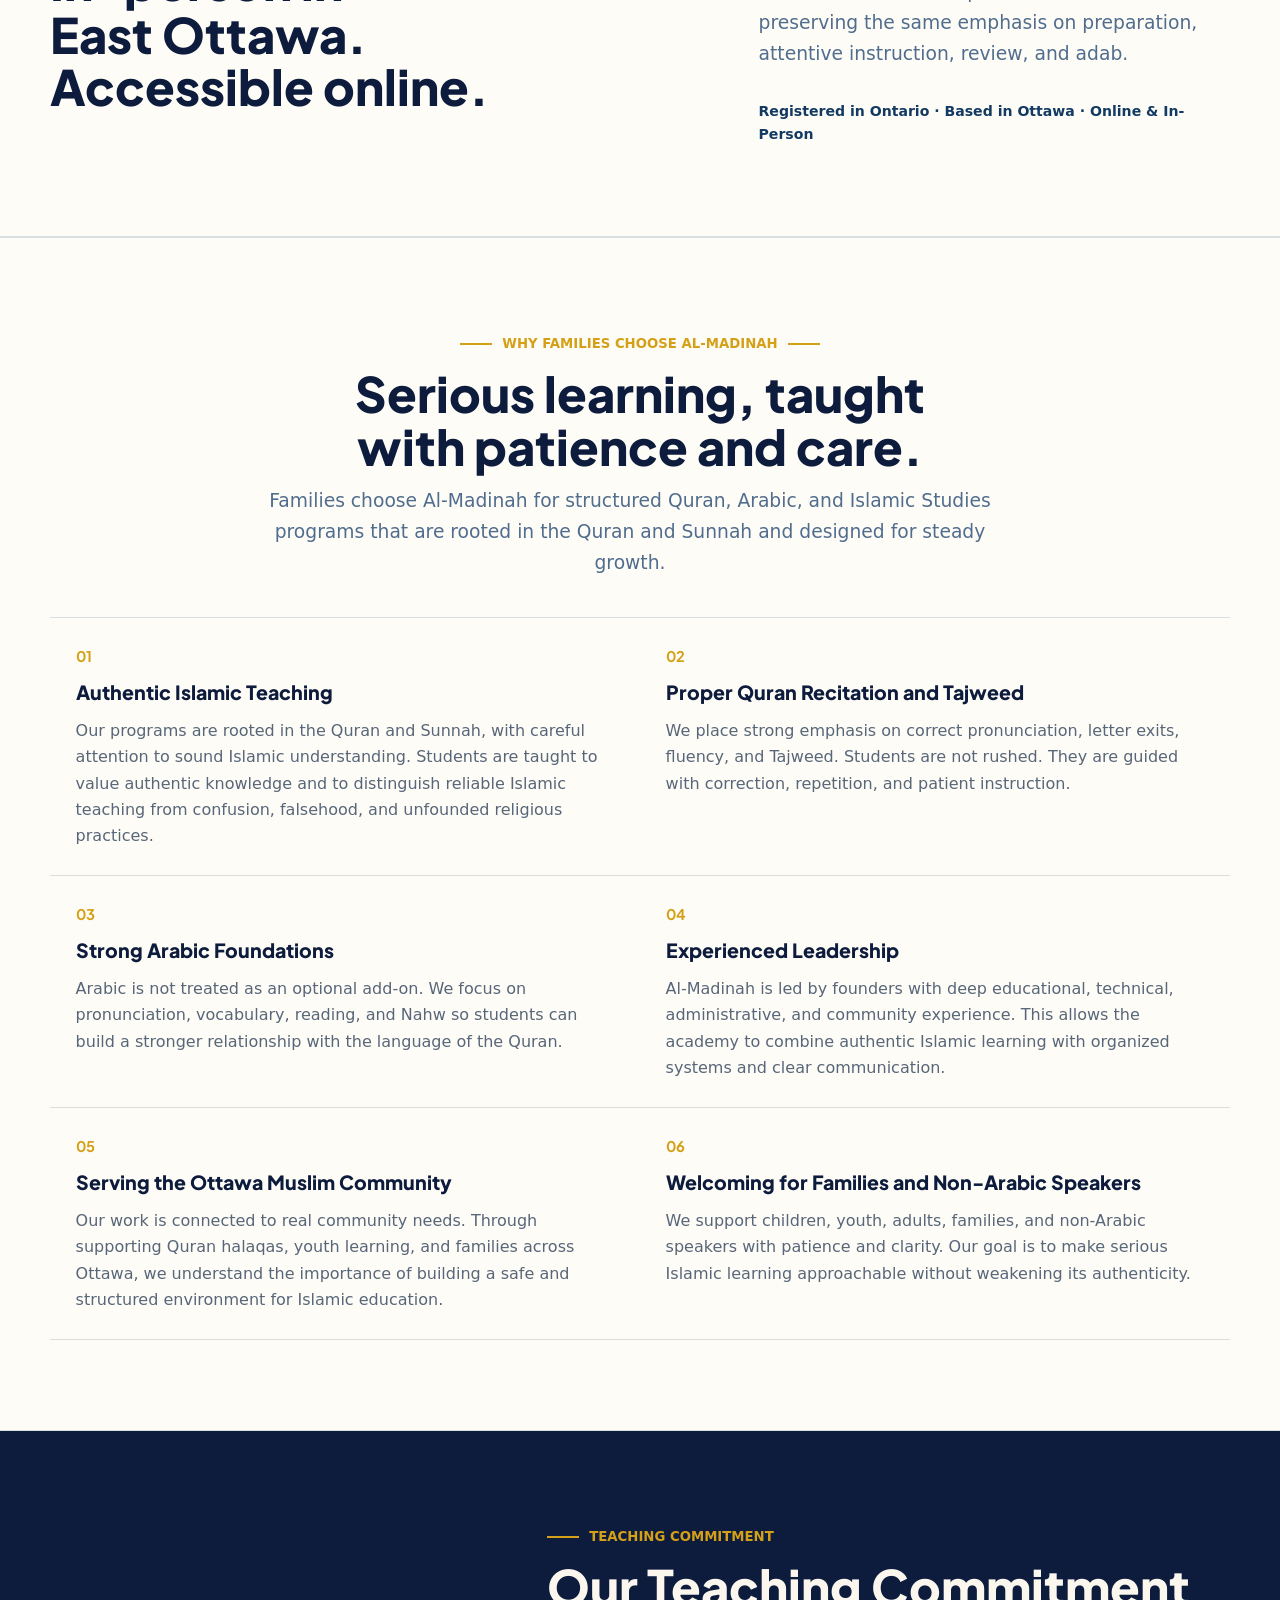
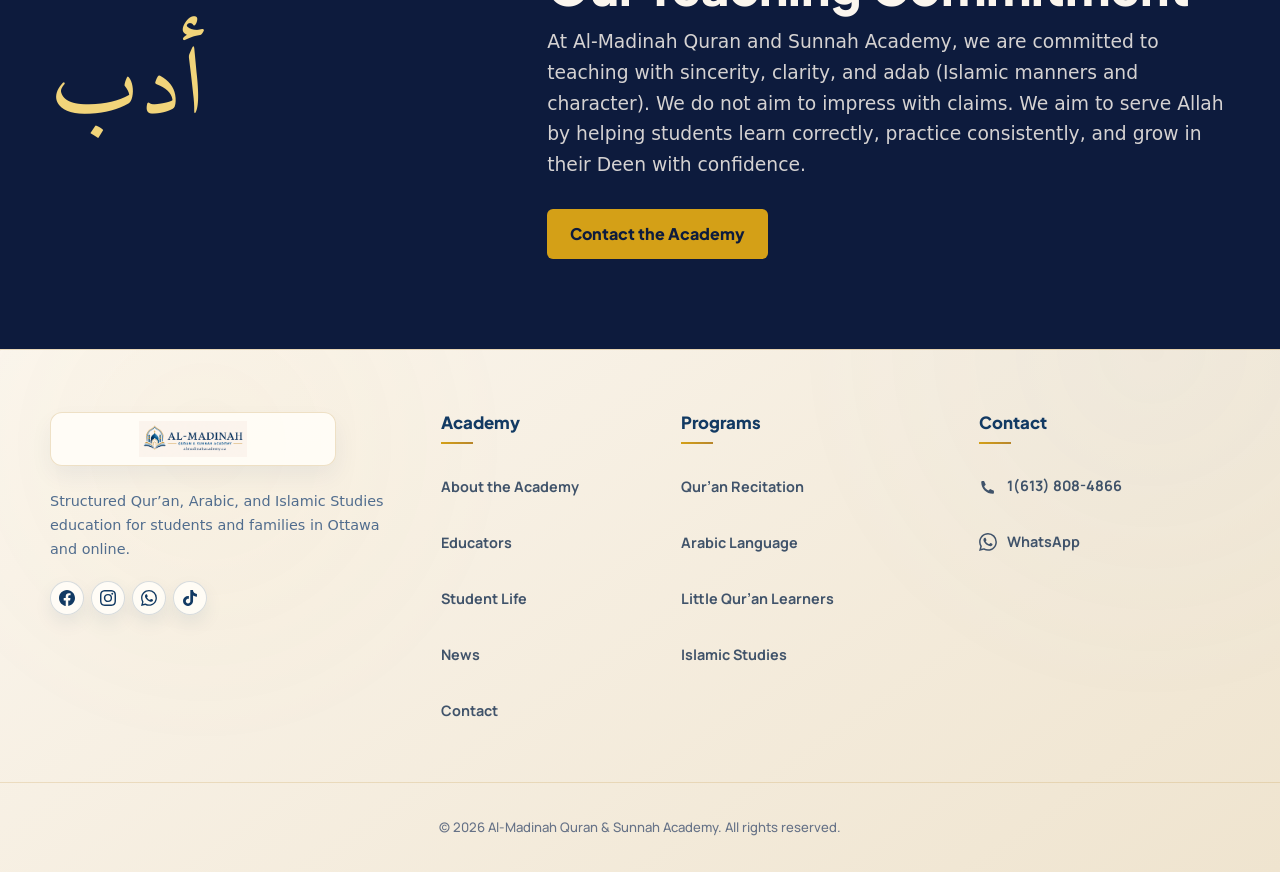
==== commit 6a961993: "Refine V4 header balance" ====
--- a/about.html
+++ b/about.html
@@ -11,7 +11,7 @@
   <link href="https://fonts.googleapis.com/css2?family=Amiri:wght@400;700&family=Manrope:wght@400;500;600;700;800&family=Plus+Jakarta+Sans:wght@500;600;700;800&display=swap" rel="stylesheet">
   <script src="assets/js/theme-init.js"></script>
   <link rel="stylesheet" href="assets/css/style.css">
-  <link rel="stylesheet" href="assets/css/v4.css?v=20260912-4">
+  <link rel="stylesheet" href="assets/css/v4.css?v=20260912-6">
 </head>
 <body class="hybrid-v4 about-v4" data-page="about">
 
--- a/assets/css/v4.css
+++ b/assets/css/v4.css
@@ -77,6 +77,24 @@
 .theme-icon-moon { display: none; }
 html[data-theme="dark"] .theme-icon-sun { display: none; }
 html[data-theme="dark"] .theme-icon-moon { display: block; }
+
+@media (min-width: 1121px) {
+  .site-header .header-panel { gap: clamp(0.75rem, 1vw, 1rem); }
+  .site-header .header-actions { gap: 7px; }
+  .site-header .theme-toggle {
+    width: 42px;
+    height: 42px;
+    flex-basis: 42px;
+    border-color: color-mix(in srgb, var(--v4-border) 82%, transparent);
+    background: color-mix(in srgb, var(--v4-surface) 72%, transparent);
+  }
+  .site-header .theme-toggle svg { width: 18px; height: 18px; }
+  .site-header .header-cta {
+    min-height: 40px;
+    padding-inline: 14px;
+    box-shadow: 0 9px 20px rgba(18, 58, 99, 0.16);
+  }
+}
 
 /* Image-led live hero, updated with authentic academy photography. */
 .v4-hero { min-height: clamp(590px, 72svh, 760px); }
@@ -251,6 +269,8 @@
 .hybrid-v4 .post-excerpt,
 .hybrid-v4 .post-content p,
 .hybrid-v4 .post-content li { color: var(--v4-muted); }
+html[data-theme="dark"] .contact-v4 .contact-methods > a:not([data-social="whatsapp"]) > span,
+html[data-theme="dark"] .contact-v4 .contact-methods > div > span { color: #F1D47A; }
 
 /* Live-site footer composition, scoped so page typography cannot leak into it. */
 .site-footer {
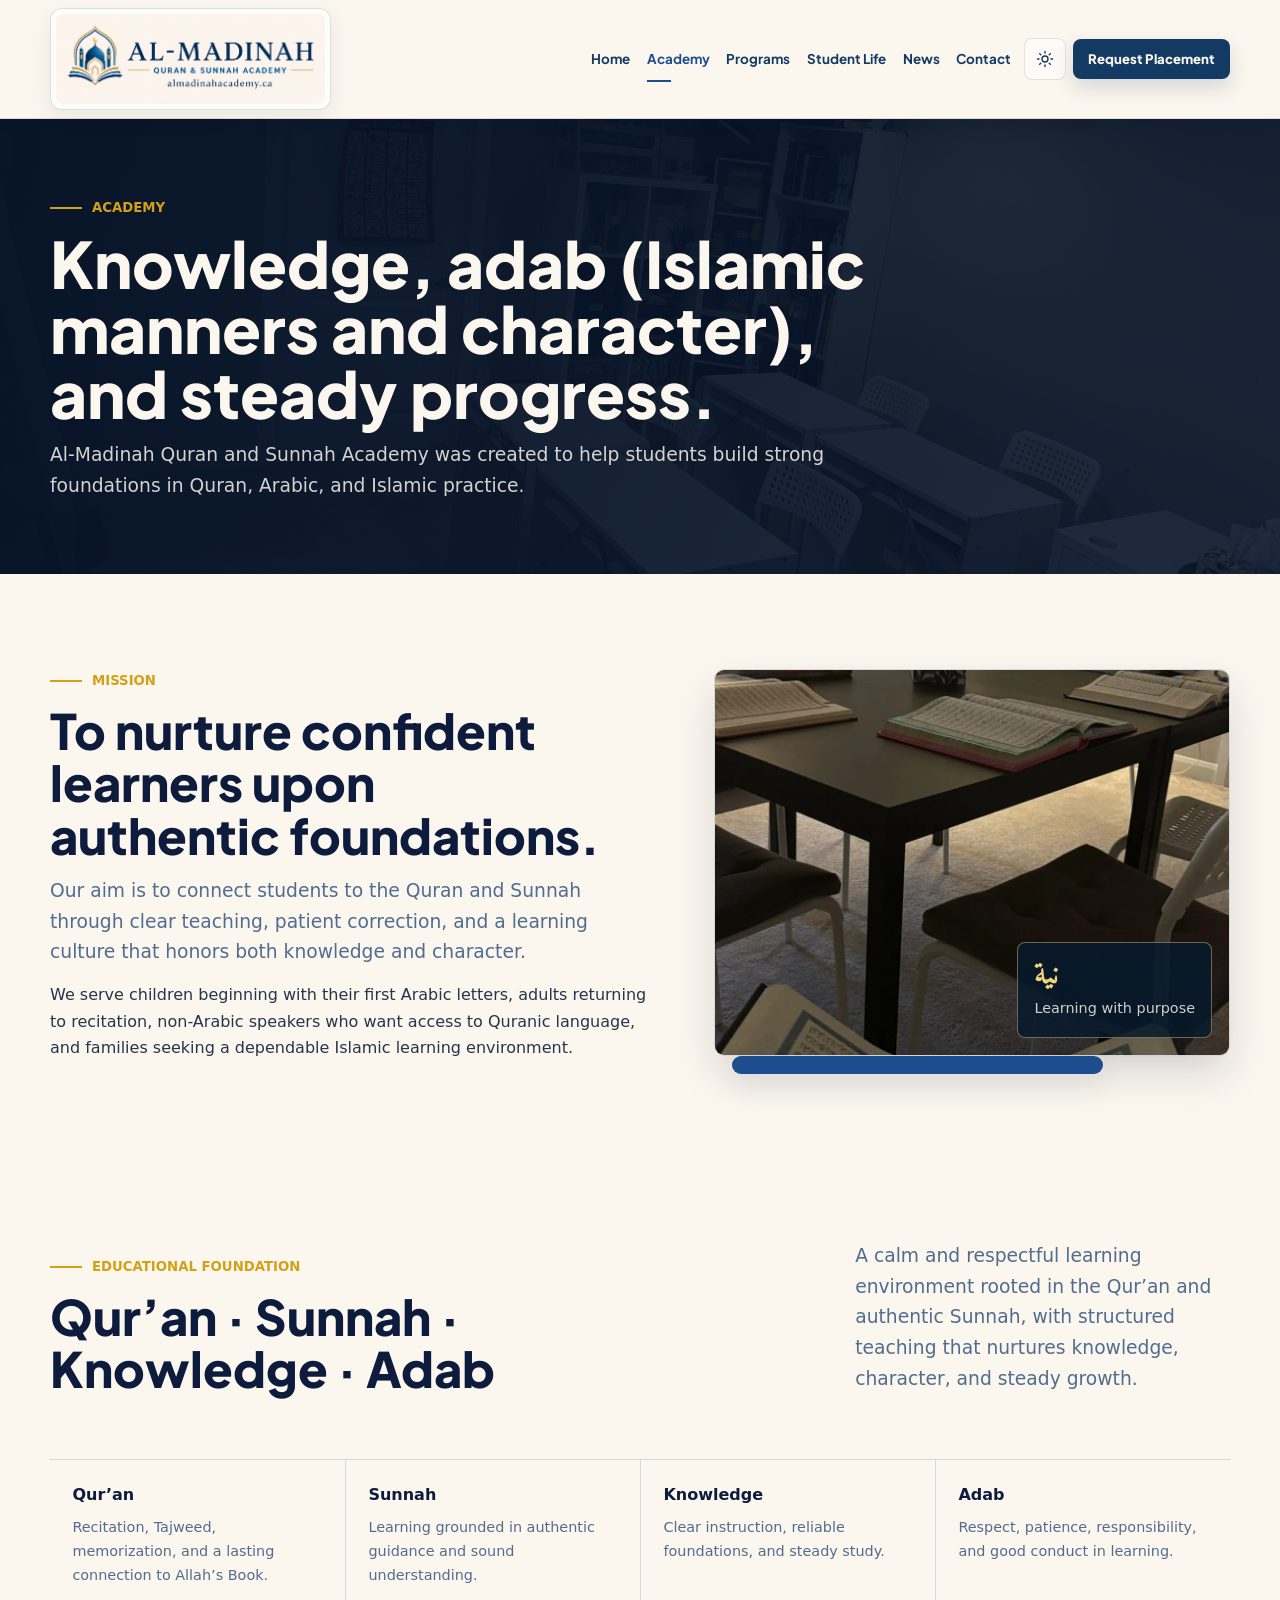
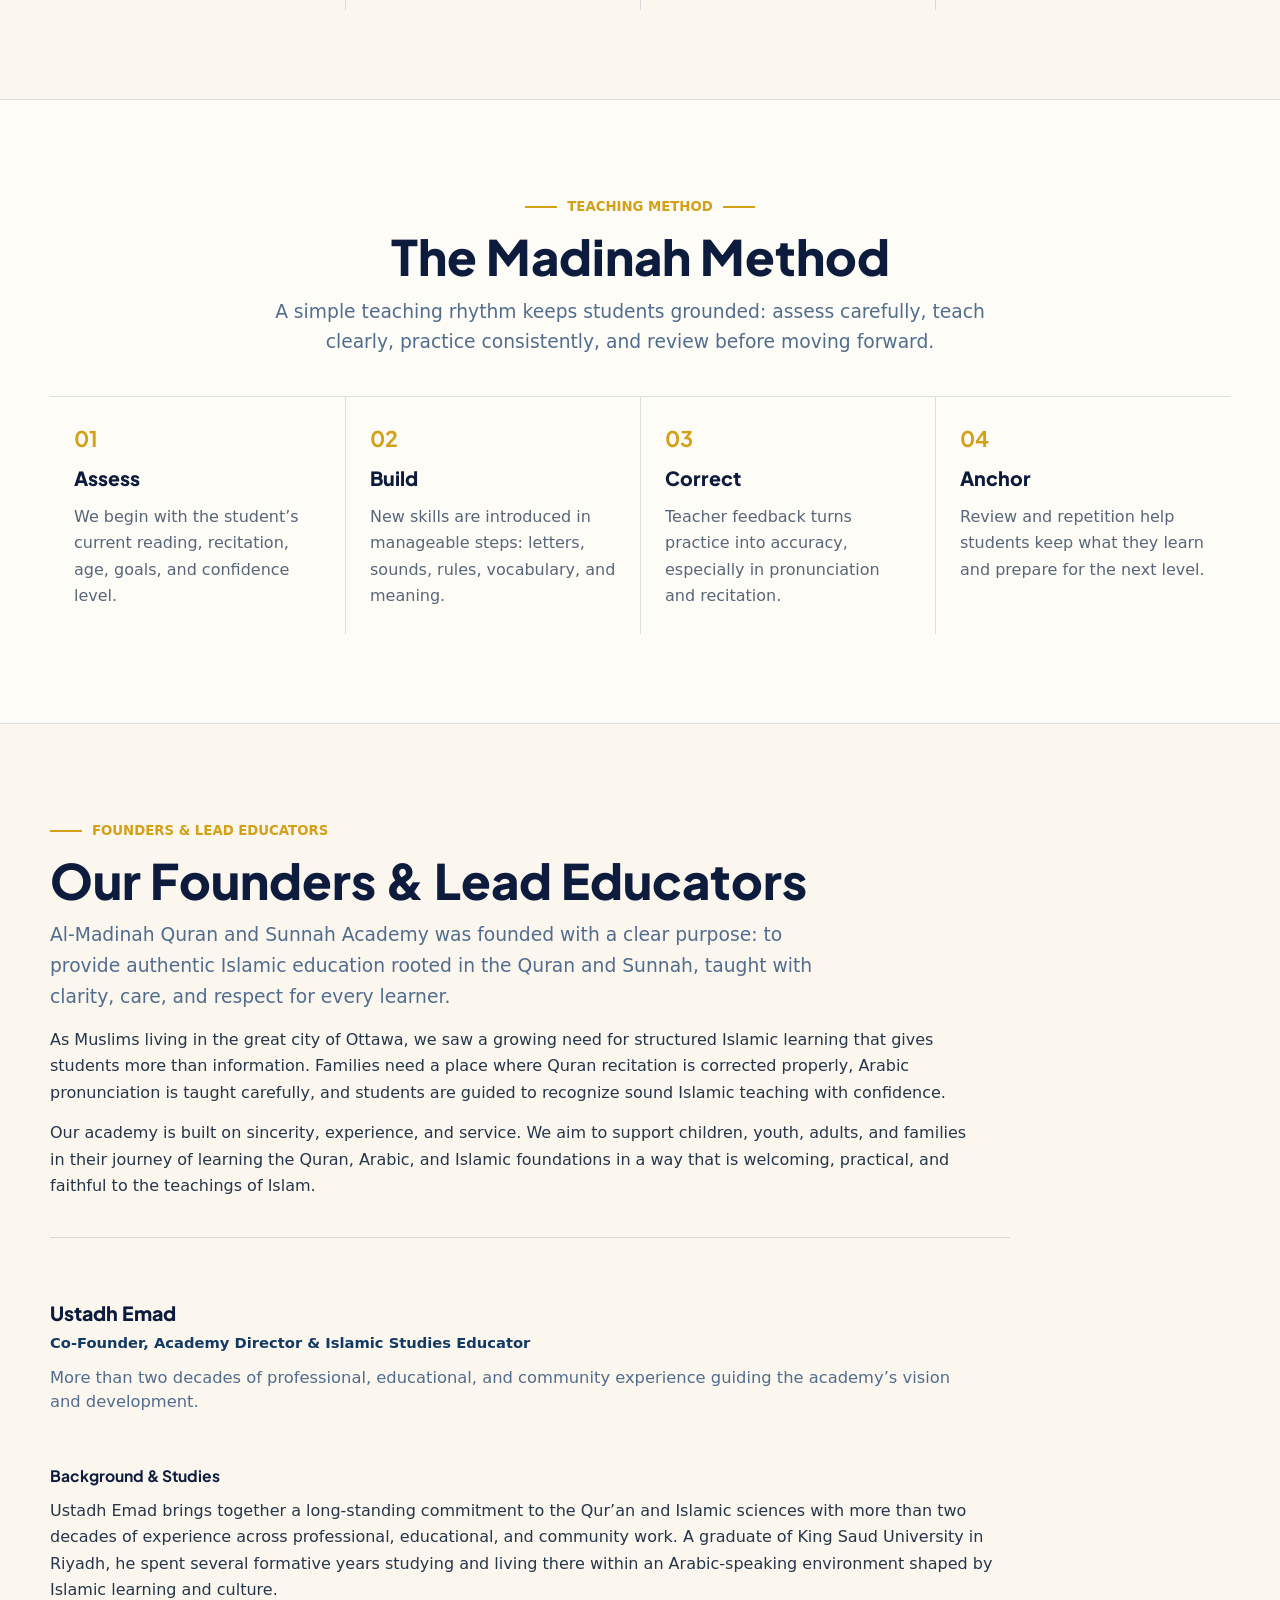
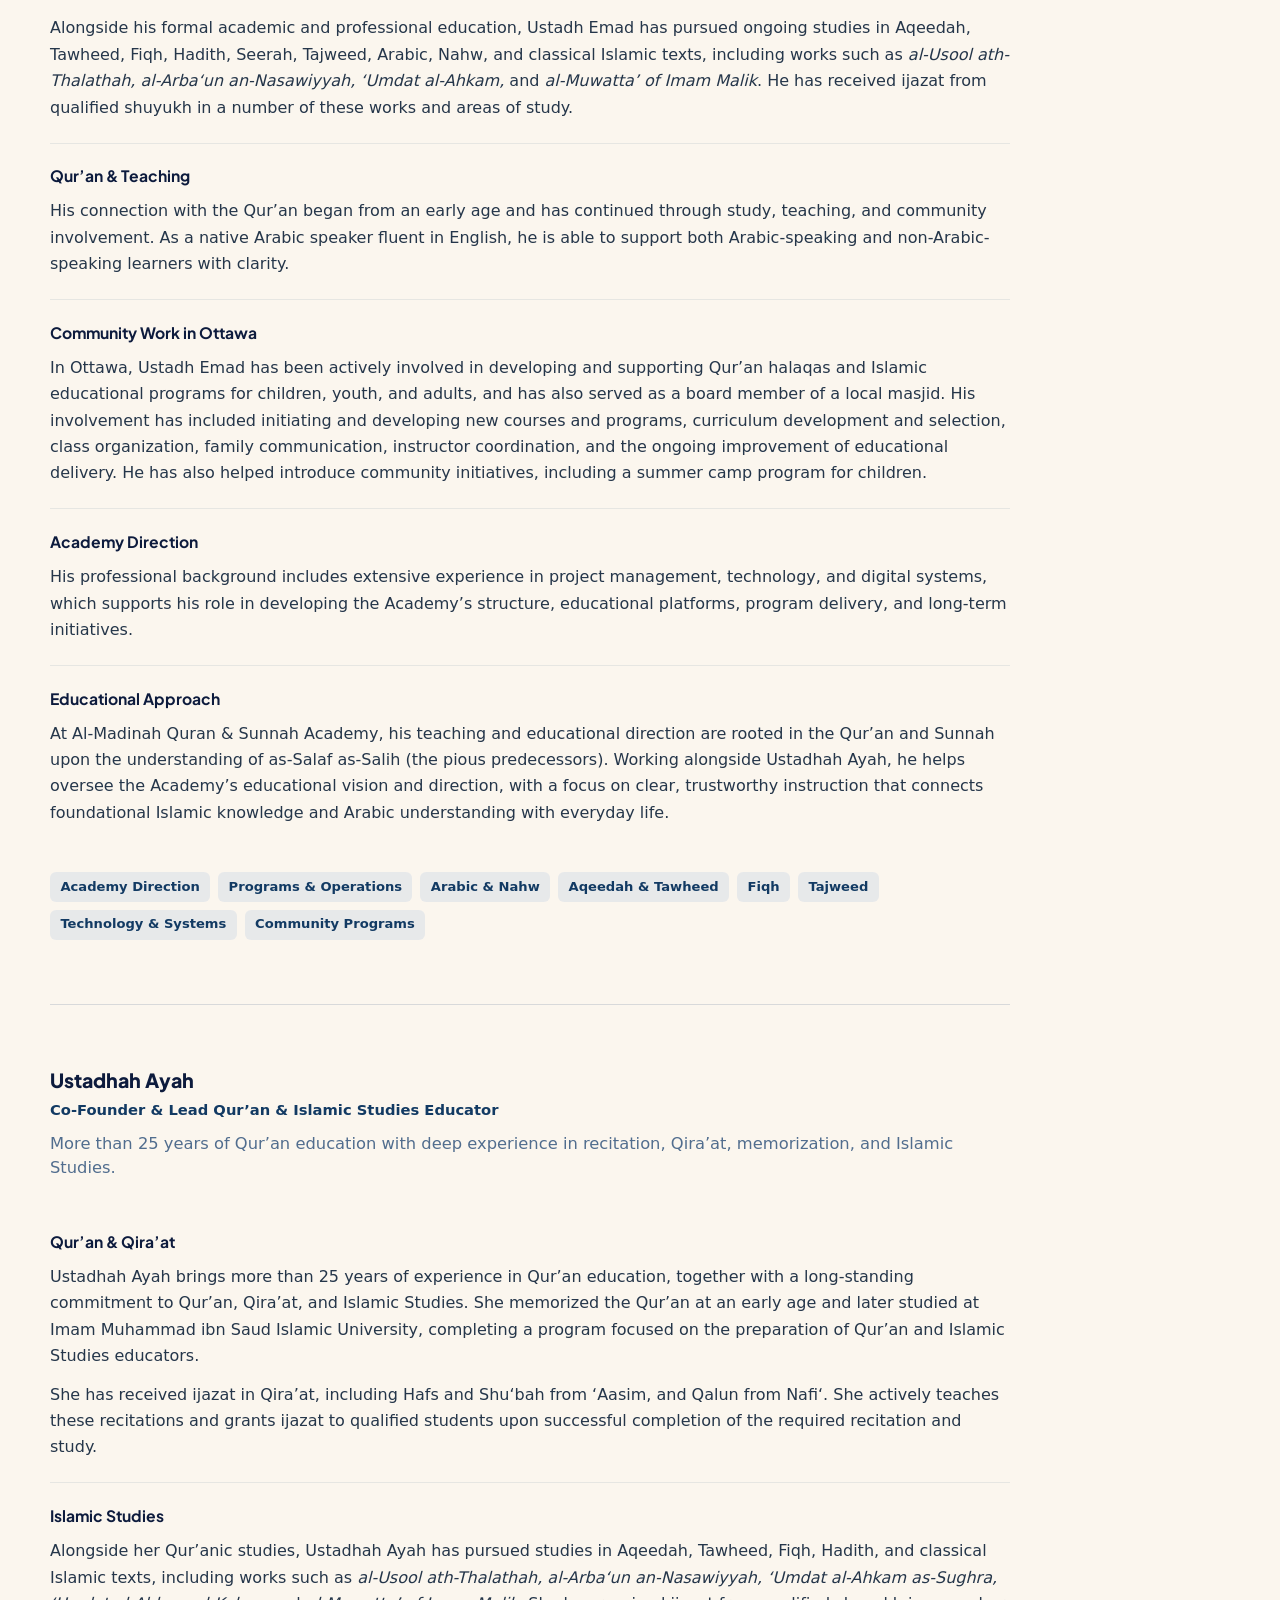
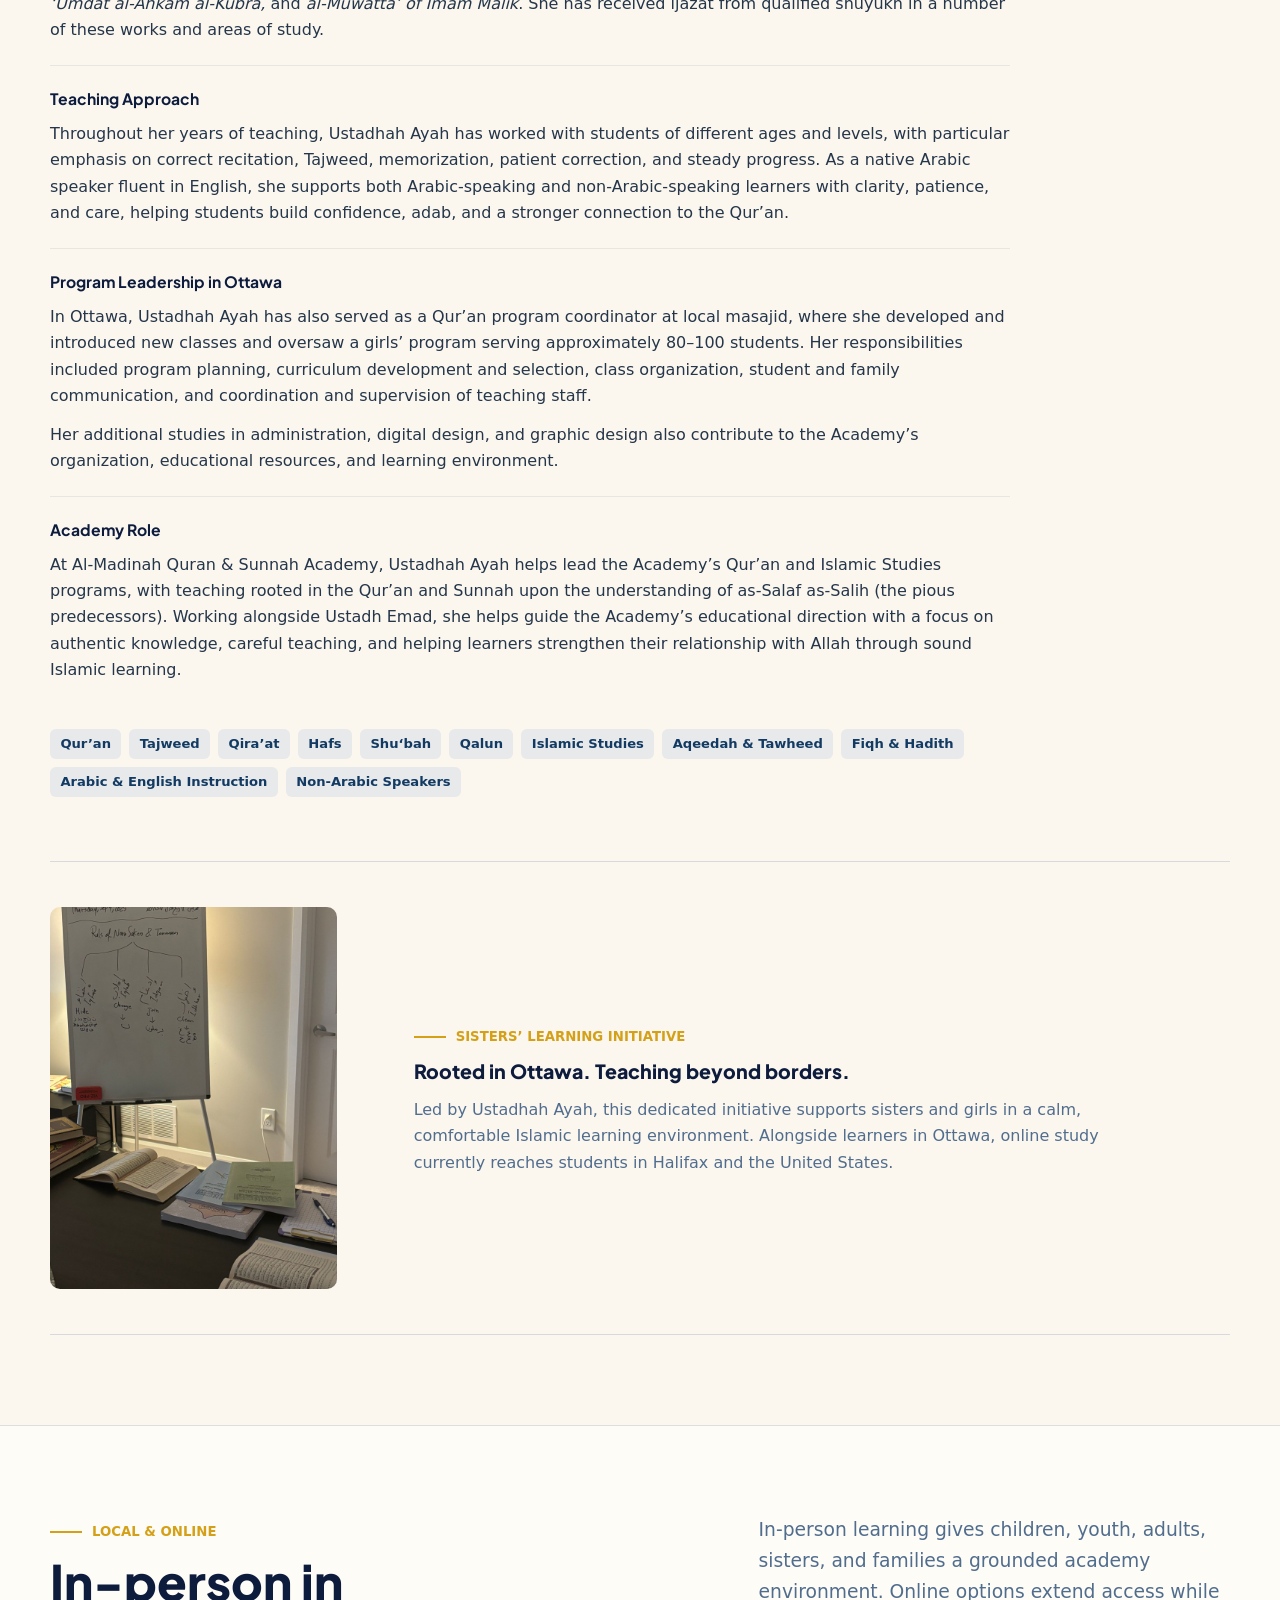
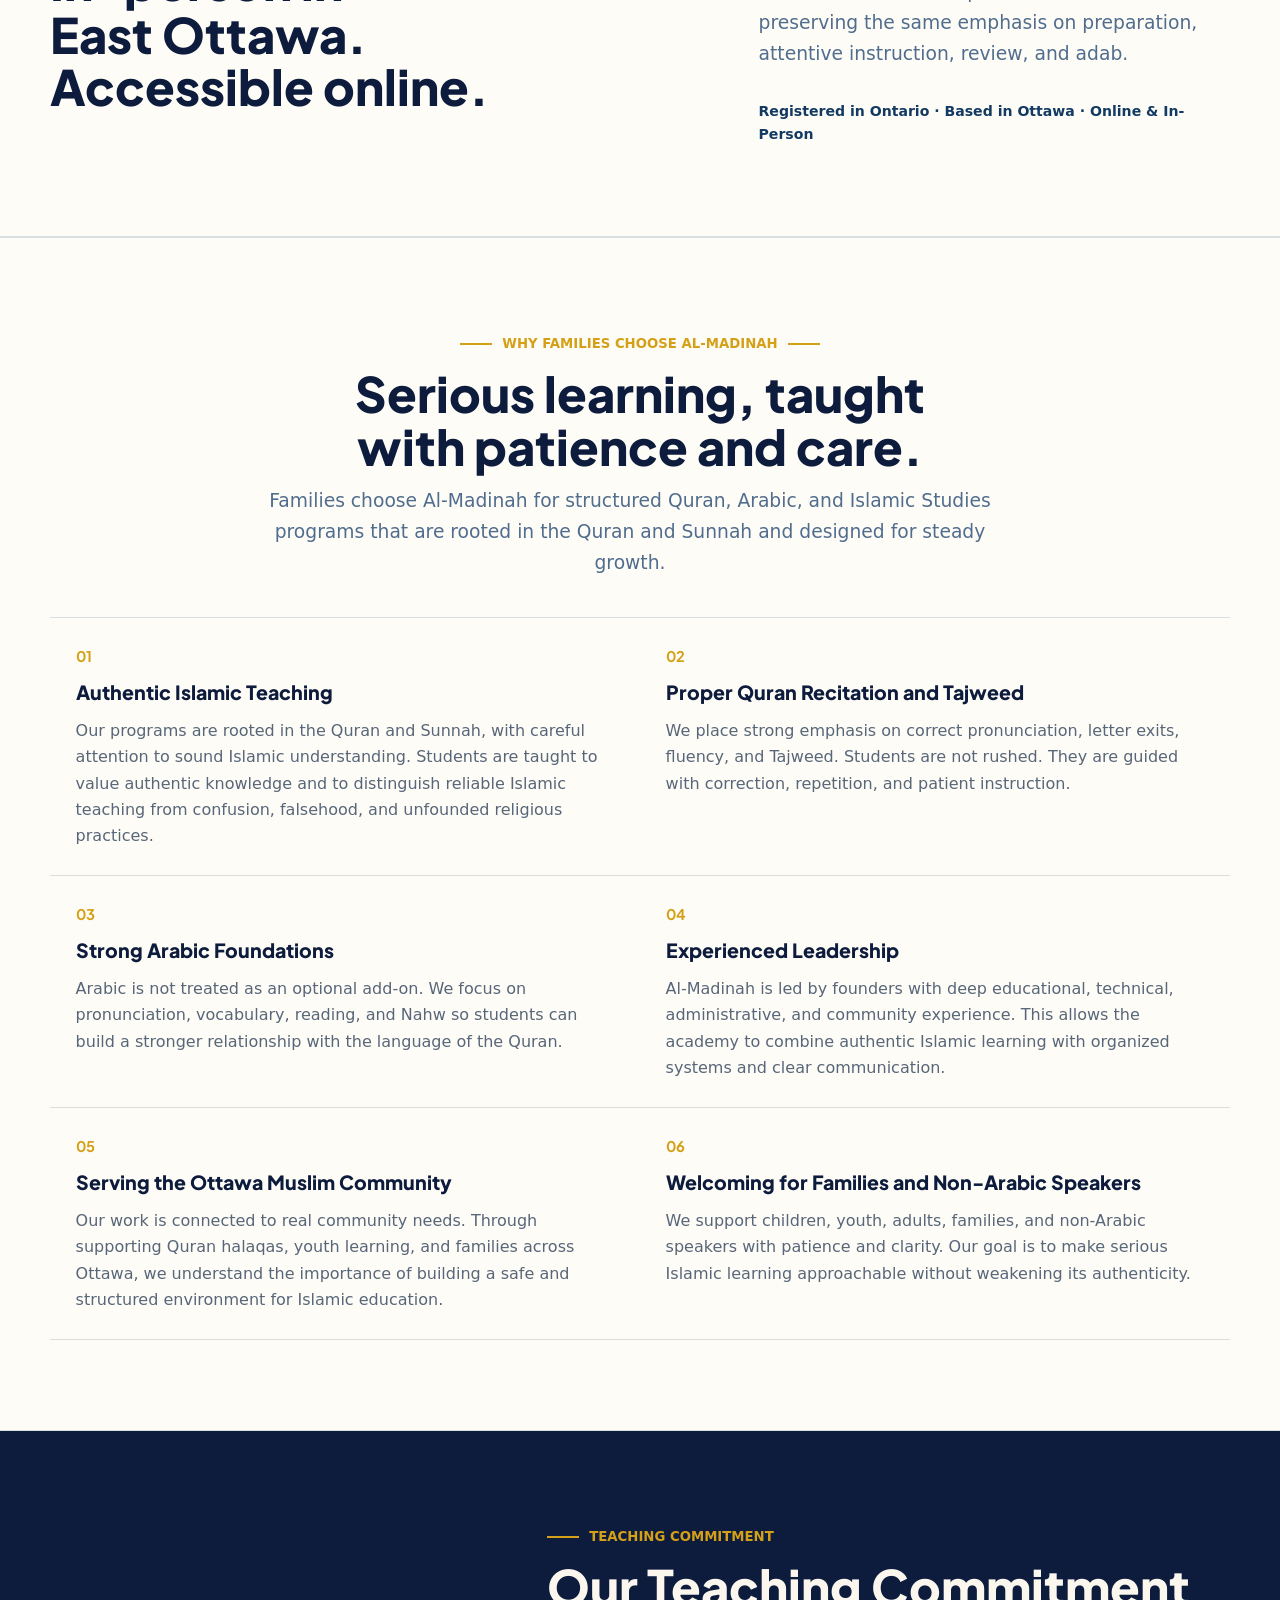
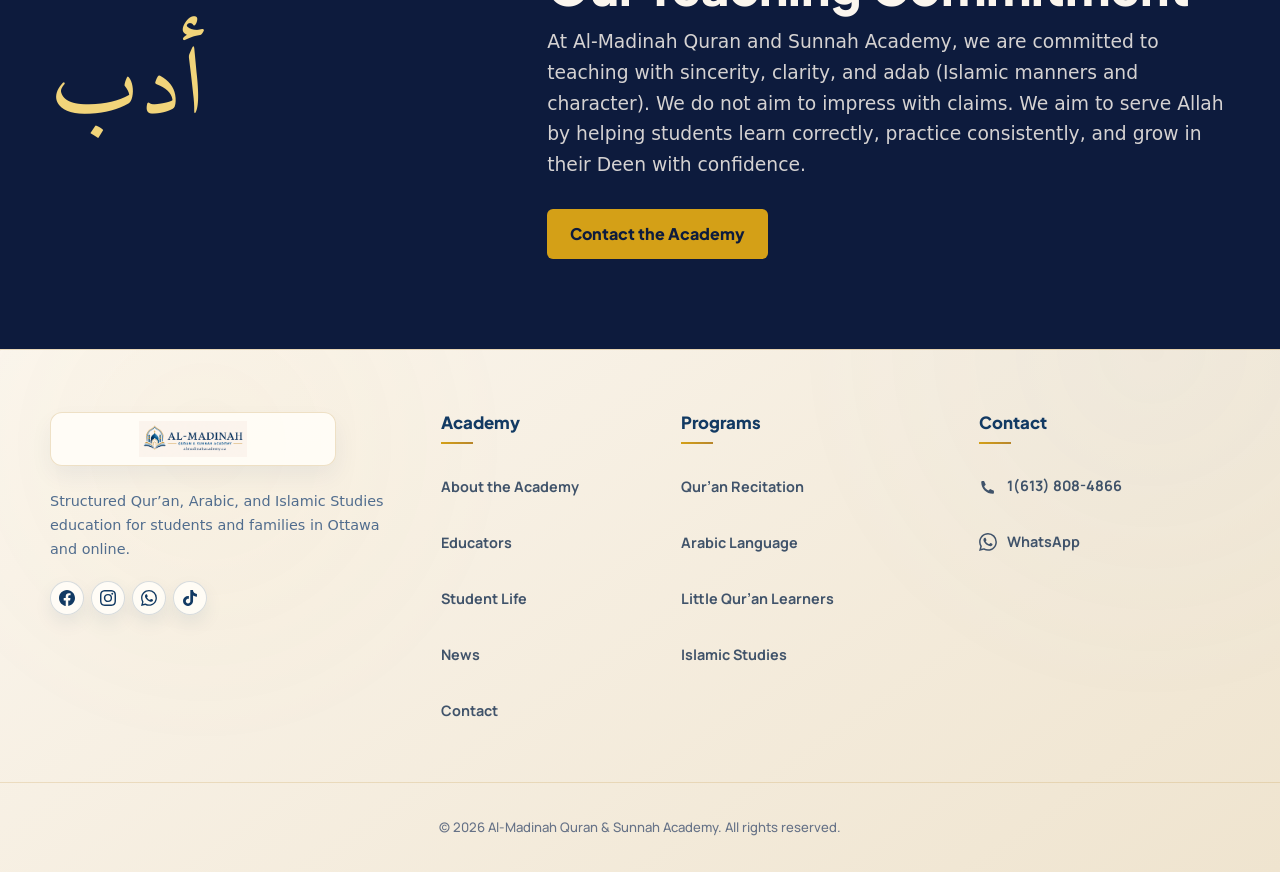
==== commit a2106629: "Polish V4 hero imagery" ====
--- a/about.html
+++ b/about.html
@@ -11,7 +11,7 @@
   <link href="https://fonts.googleapis.com/css2?family=Amiri:wght@400;700&family=Manrope:wght@400;500;600;700;800&family=Plus+Jakarta+Sans:wght@500;600;700;800&display=swap" rel="stylesheet">
   <script src="assets/js/theme-init.js"></script>
   <link rel="stylesheet" href="assets/css/style.css">
-  <link rel="stylesheet" href="assets/css/v4.css?v=20260912-6">
+  <link rel="stylesheet" href="assets/css/v4.css?v=20260912-7">
 </head>
 <body class="hybrid-v4 about-v4" data-page="about">
 
@@ -19,7 +19,7 @@
   <div id="site-header" data-include="partials/header.html"></div>
   <main id="main-content" tabindex="-1">
 
-    <section class="page-hero" style="--page-image: url('../images/v4/homepage/study-table-real.webp'); --page-position: center 68%">
+    <section class="page-hero" style="--page-image: url('../images/v4/student-life/classroom-ready.jpg'); --page-position: center 58%">
       <div class="container">
         <p class="eyebrow">Academy</p>
         <h1>Knowledge, adab (Islamic manners and character), and steady progress.</h1>
--- a/assets/css/v4.css
+++ b/assets/css/v4.css
@@ -17,15 +17,15 @@
 
 html[data-theme="dark"] {
   --v4-bg: #0D1B3D;
-  --v4-surface: #12264A;
-  --v4-paper: #172F58;
+  --v4-surface: #13284A;
+  --v4-paper: #18355B;
   --v4-heading: #FBF6EE;
-  --v4-text: #D7DFE8;
-  --v4-muted: #A9BDD4;
-  --v4-primary: #9ABCE2;
-  --v4-blue: #B7D1EE;
-  --v4-soft: #27466F;
-  --v4-border: rgba(215, 223, 232, 0.18);
+  --v4-text: rgba(251, 246, 238, 0.88);
+  --v4-muted: #D7DFE8;
+  --v4-primary: #6C8FB6;
+  --v4-blue: #D7DFE8;
+  --v4-soft: #18355B;
+  --v4-border: #2A4B70;
 }
 
 html[data-theme="dark"] body {
@@ -269,6 +269,25 @@
 .hybrid-v4 .post-excerpt,
 .hybrid-v4 .post-content p,
 .hybrid-v4 .post-content li { color: var(--v4-muted); }
+html[data-theme="dark"] .hybrid-v4 .card p,
+html[data-theme="dark"] .hybrid-v4 .program-card p,
+html[data-theme="dark"] .hybrid-v4 .teacher-card p,
+html[data-theme="dark"] .hybrid-v4 .path-card p { color: var(--v4-muted); }
+html[data-theme="dark"] .hybrid-v4 .post-category { color: var(--v4-muted); }
+html[data-theme="dark"] .hybrid-v4 input::placeholder,
+html[data-theme="dark"] .hybrid-v4 textarea::placeholder {
+  color: color-mix(in srgb, var(--v4-muted) 78%, transparent);
+  opacity: 1;
+}
+html[data-theme="dark"] .hybrid-v4 input:focus,
+html[data-theme="dark"] .hybrid-v4 select:focus,
+html[data-theme="dark"] .hybrid-v4 textarea:focus {
+  border-color: #6C8FB6;
+  box-shadow: 0 0 0 4px color-mix(in srgb, #6C8FB6 24%, transparent);
+}
+html[data-theme="dark"] .hybrid-v4 input:focus-visible,
+html[data-theme="dark"] .hybrid-v4 select:focus-visible,
+html[data-theme="dark"] .hybrid-v4 textarea:focus-visible { outline-color: #6C8FB6; }
 html[data-theme="dark"] .contact-v4 .contact-methods > a:not([data-social="whatsapp"]) > span,
 html[data-theme="dark"] .contact-v4 .contact-methods > div > span { color: #F1D47A; }
 
@@ -413,7 +432,7 @@
 }
 html[data-theme="dark"] .site-footer::before { opacity: 0.1; }
 html[data-theme="dark"] .site-footer .footer-brand p,
-html[data-theme="dark"] .site-footer .footer-bottom p { color: #A9BDD4; }
+html[data-theme="dark"] .site-footer .footer-bottom p { color: #D7DFE8; }
 html[data-theme="dark"] .site-footer .footer-column > h2 { color: #FBF6EE; }
 html[data-theme="dark"] .site-footer .footer-column > a,
 html[data-theme="dark"] .site-footer .footer-contact-links a { color: #D7DFE8; }
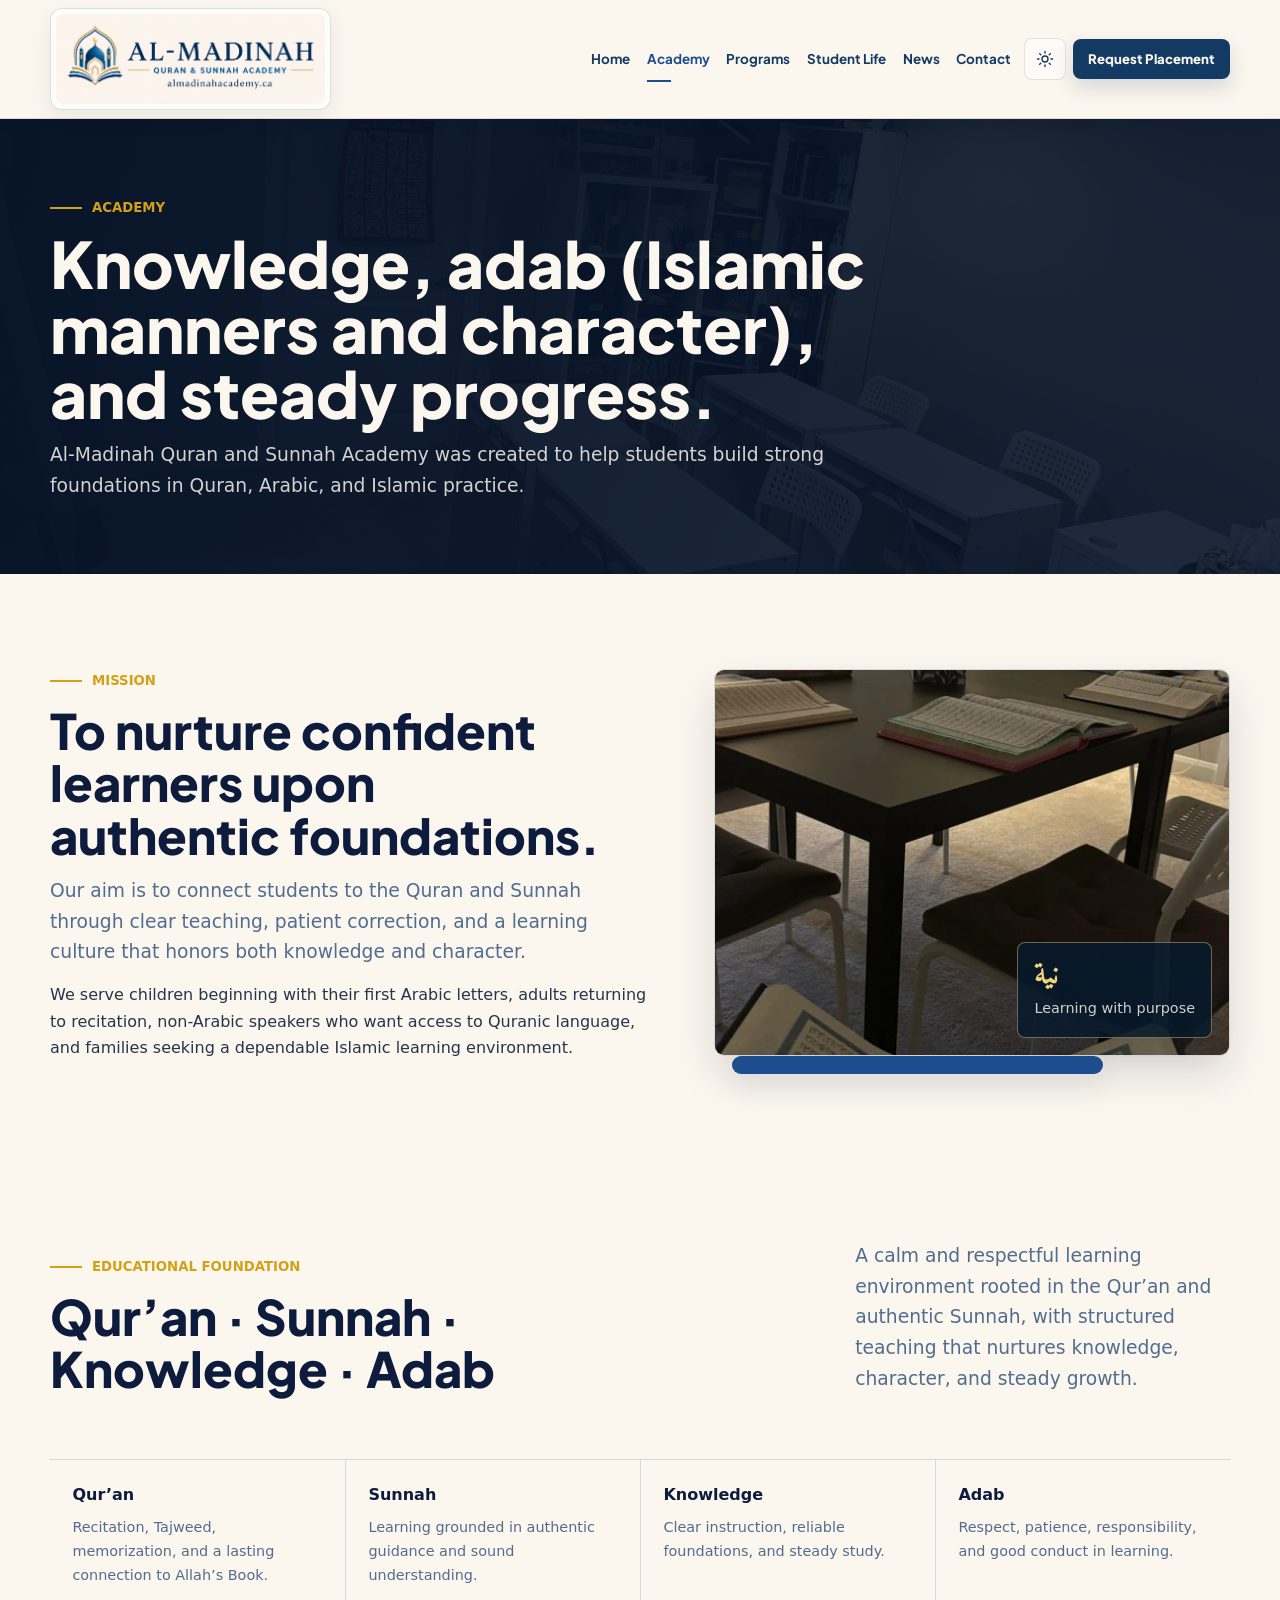
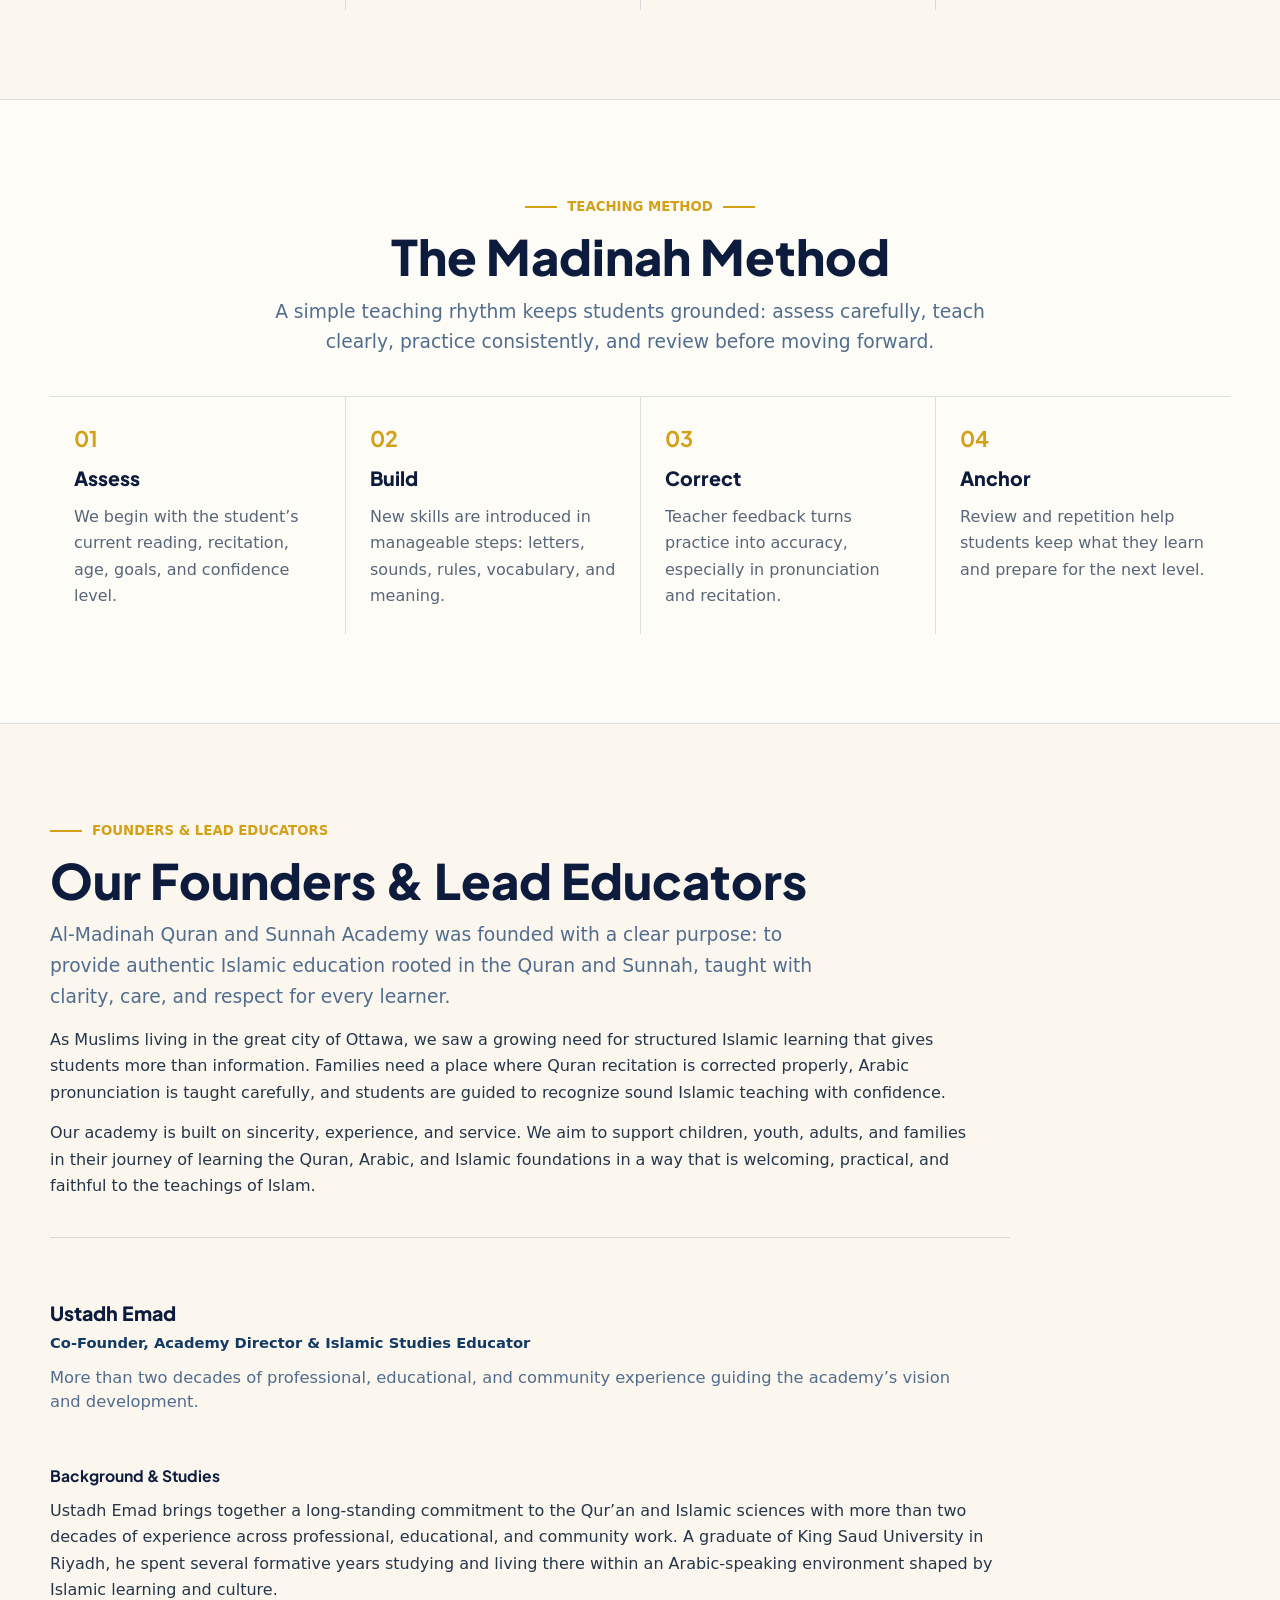
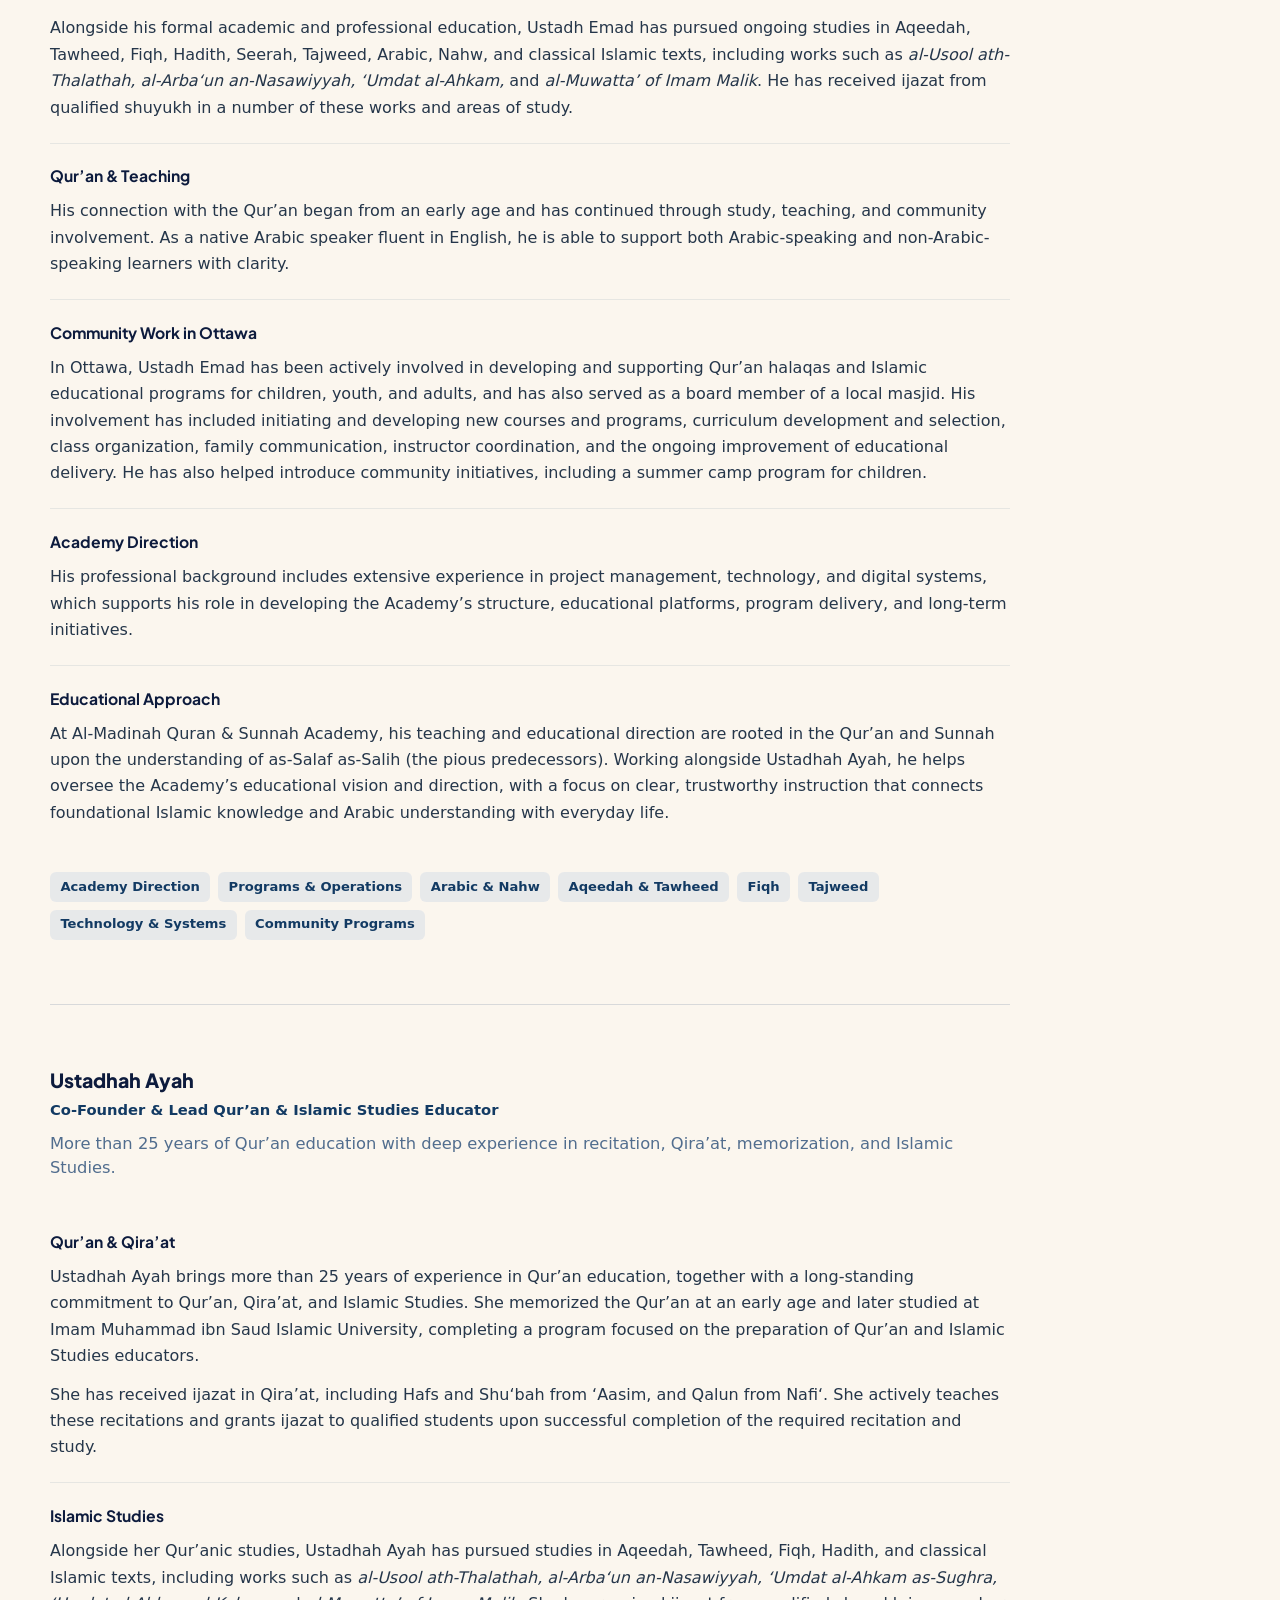
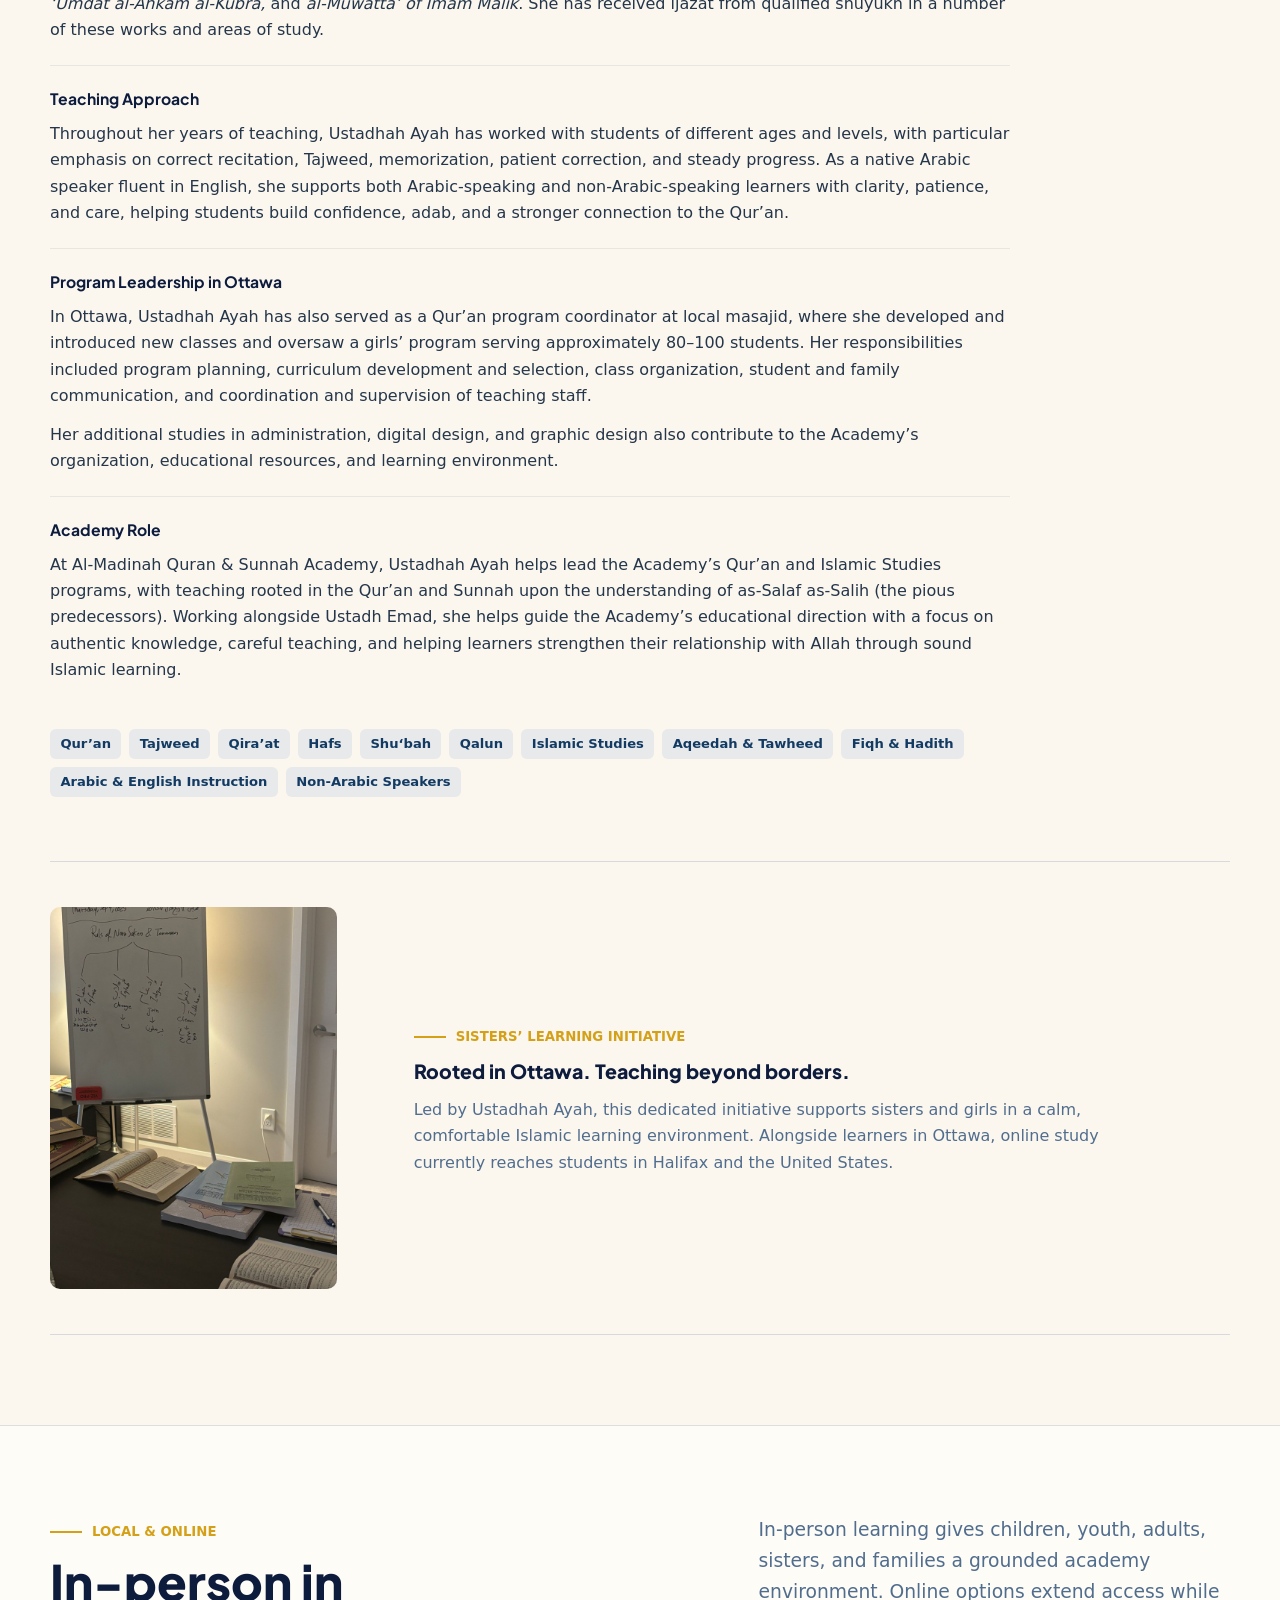
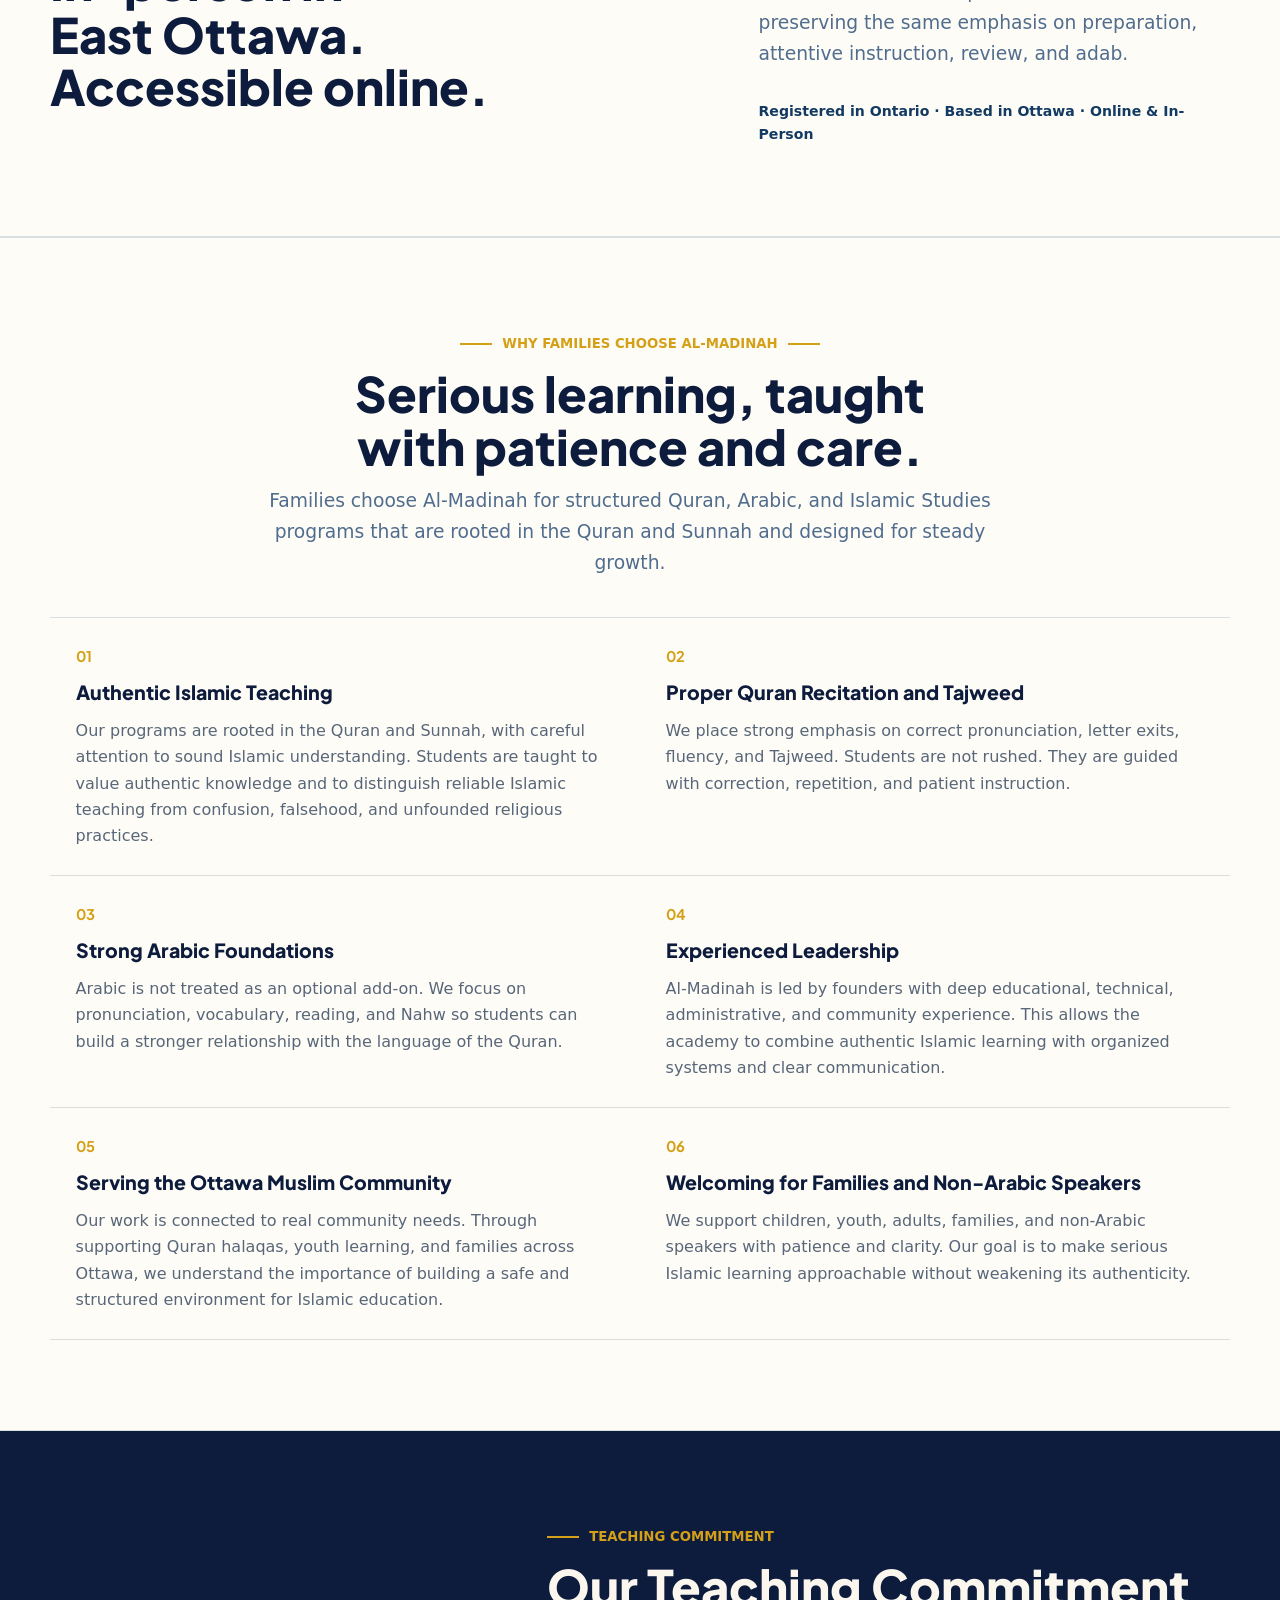
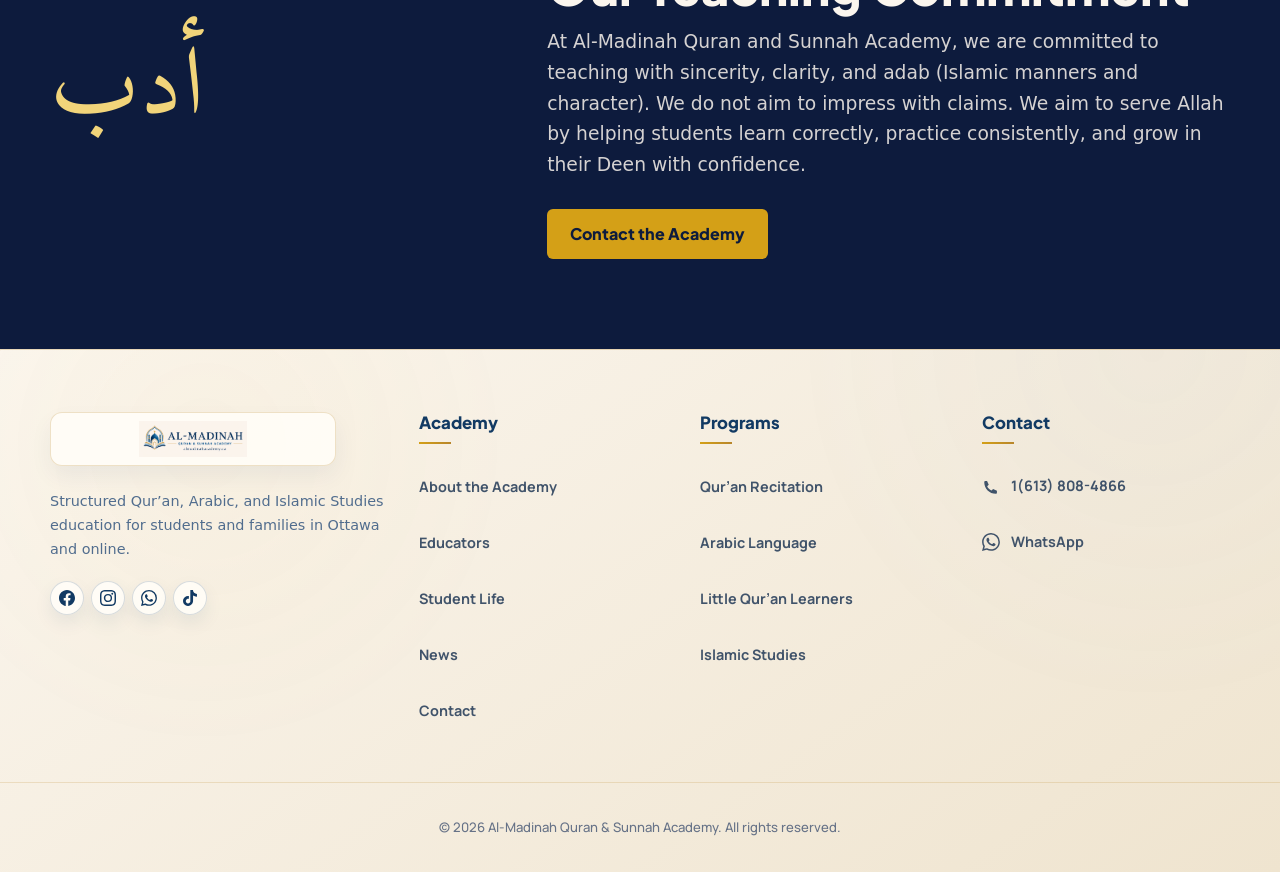
==== commit 5afba743: "Balance footer column spacing" ====
--- a/about.html
+++ b/about.html
@@ -11,7 +11,7 @@
   <link href="https://fonts.googleapis.com/css2?family=Amiri:wght@400;700&family=Manrope:wght@400;500;600;700;800&family=Plus+Jakarta+Sans:wght@500;600;700;800&display=swap" rel="stylesheet">
   <script src="assets/js/theme-init.js"></script>
   <link rel="stylesheet" href="assets/css/style.css">
-  <link rel="stylesheet" href="assets/css/v4.css?v=20260912-7">
+  <link rel="stylesheet" href="assets/css/v4.css?v=20260913-1">
 </head>
 <body class="hybrid-v4 about-v4" data-page="about">
 
--- a/assets/css/v4.css
+++ b/assets/css/v4.css
@@ -315,7 +315,7 @@
   position: relative;
   z-index: 1;
   display: grid;
-  grid-template-columns: minmax(0, 1.35fr) minmax(0, 0.78fr) minmax(0, 1fr) minmax(0, 0.95fr);
+  grid-template-columns: minmax(280px, 1.35fr) repeat(3, minmax(0, 1fr));
   gap: 34px;
   align-items: start;
   padding-block: 0;
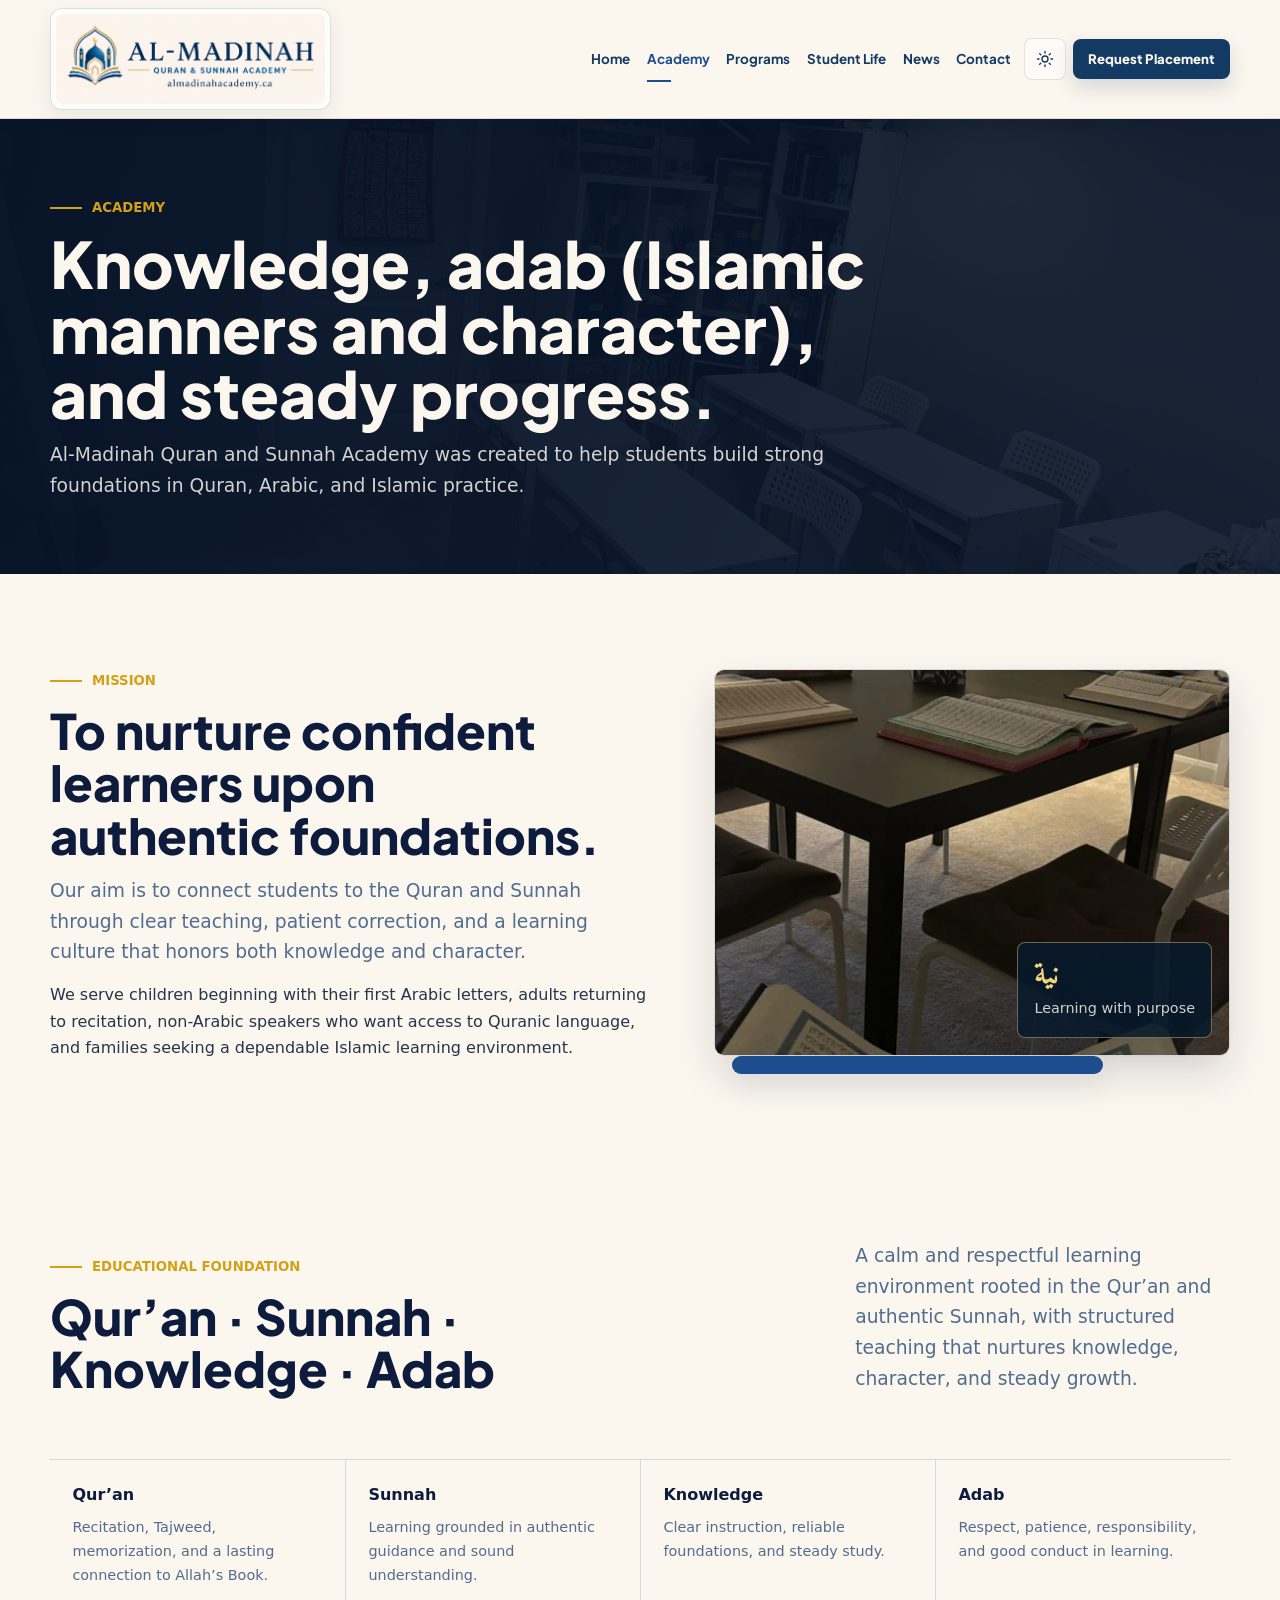
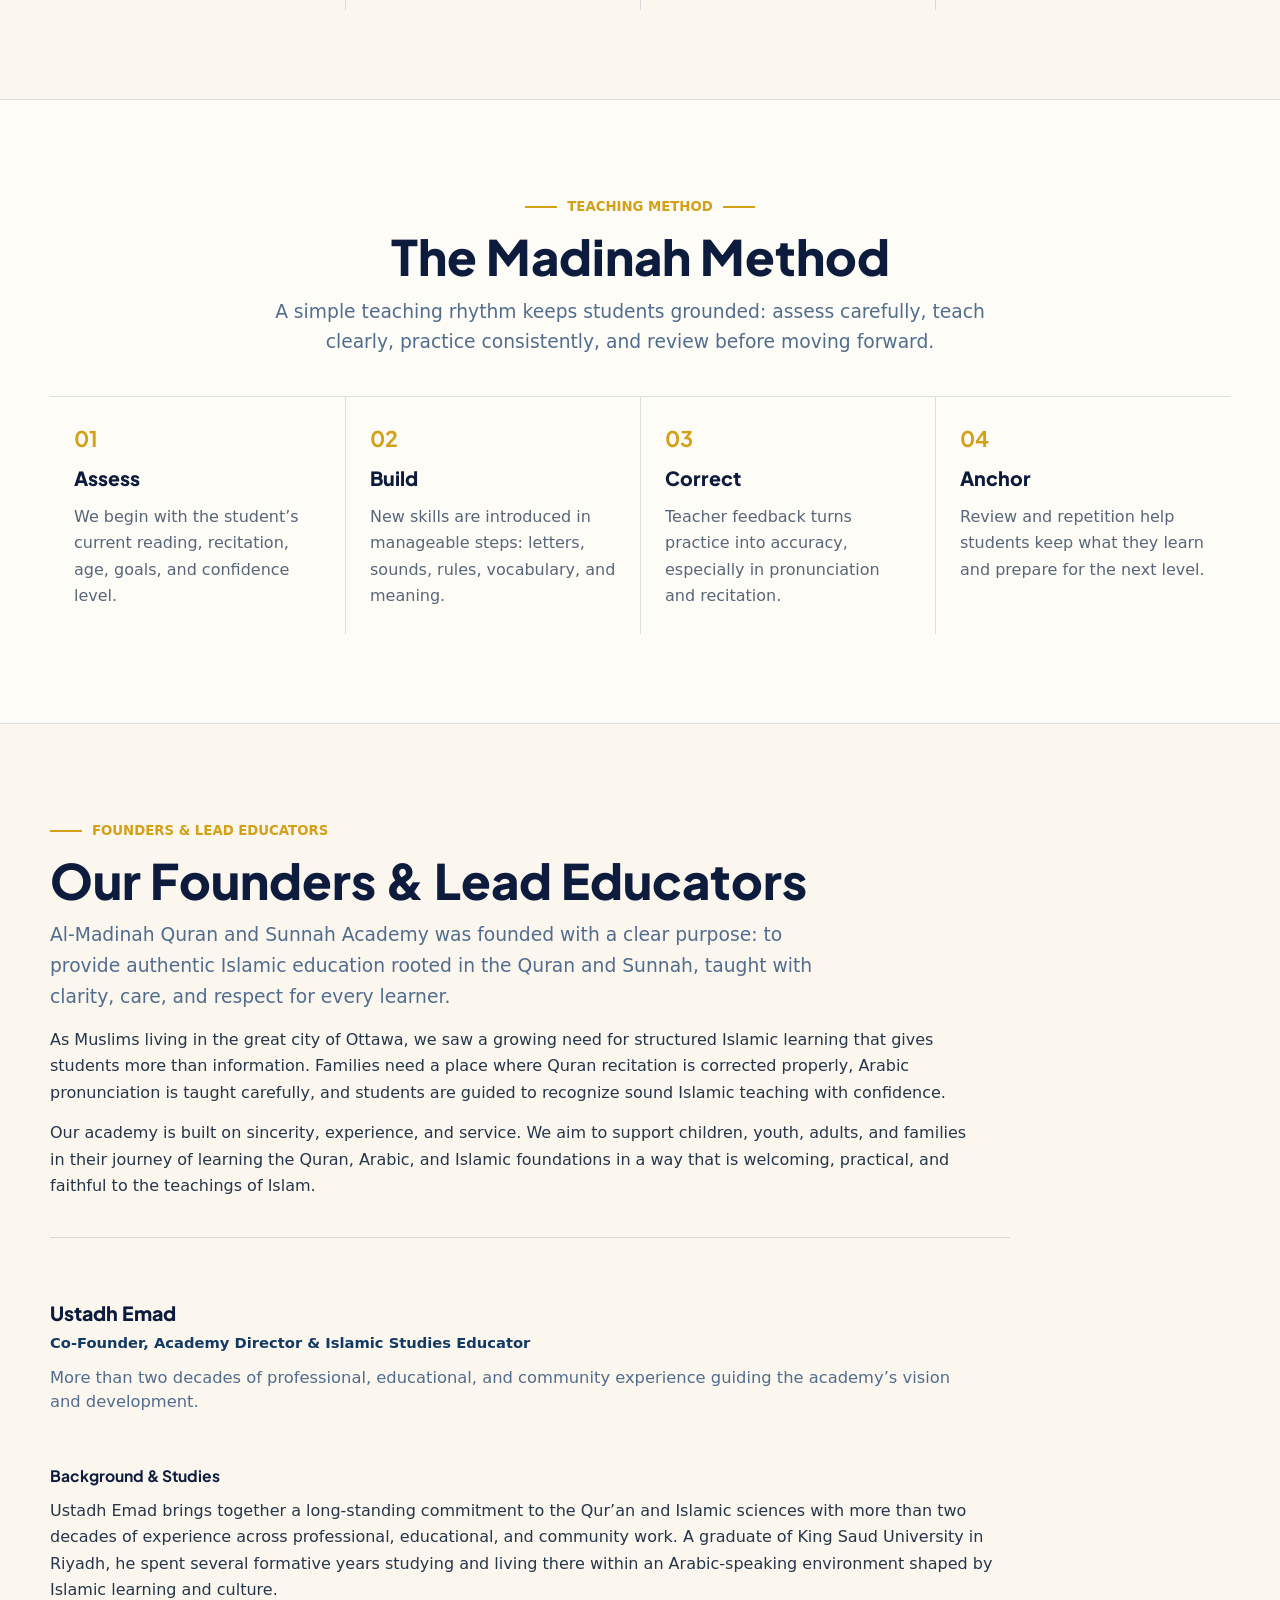
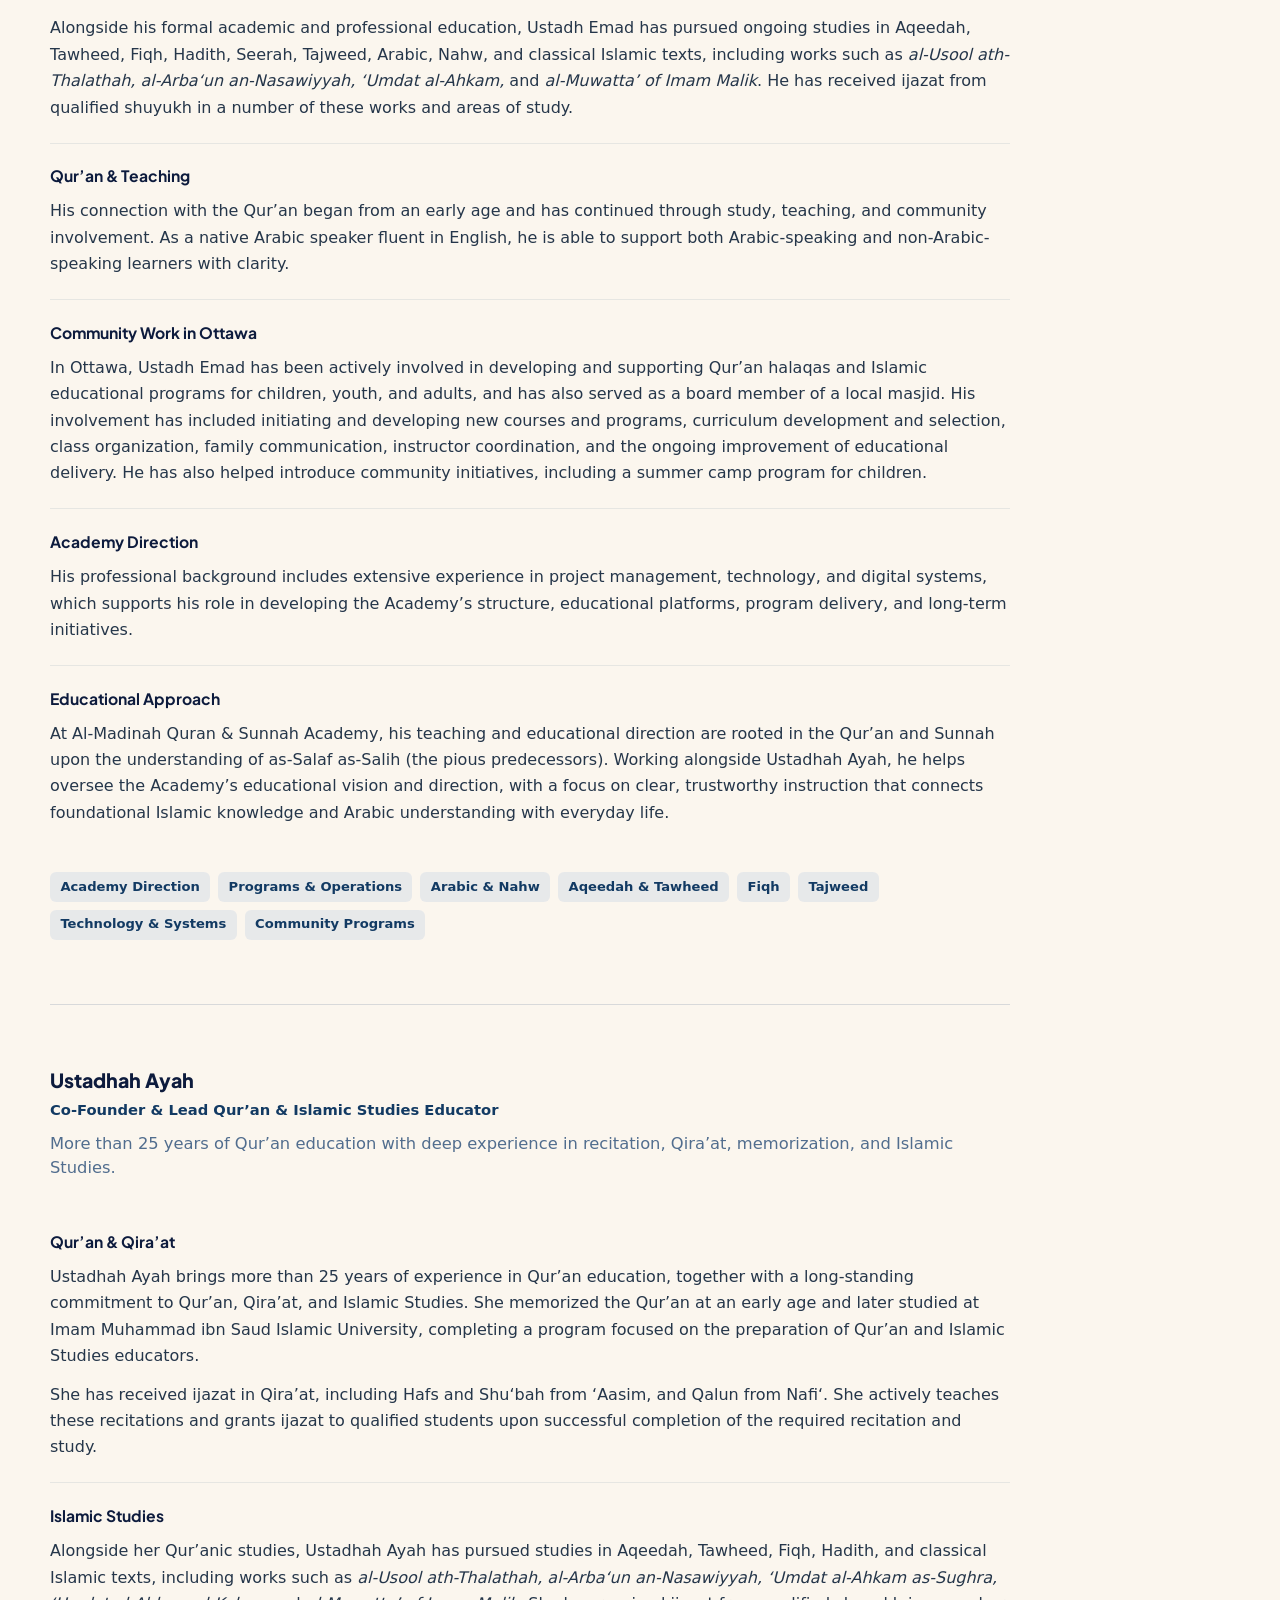
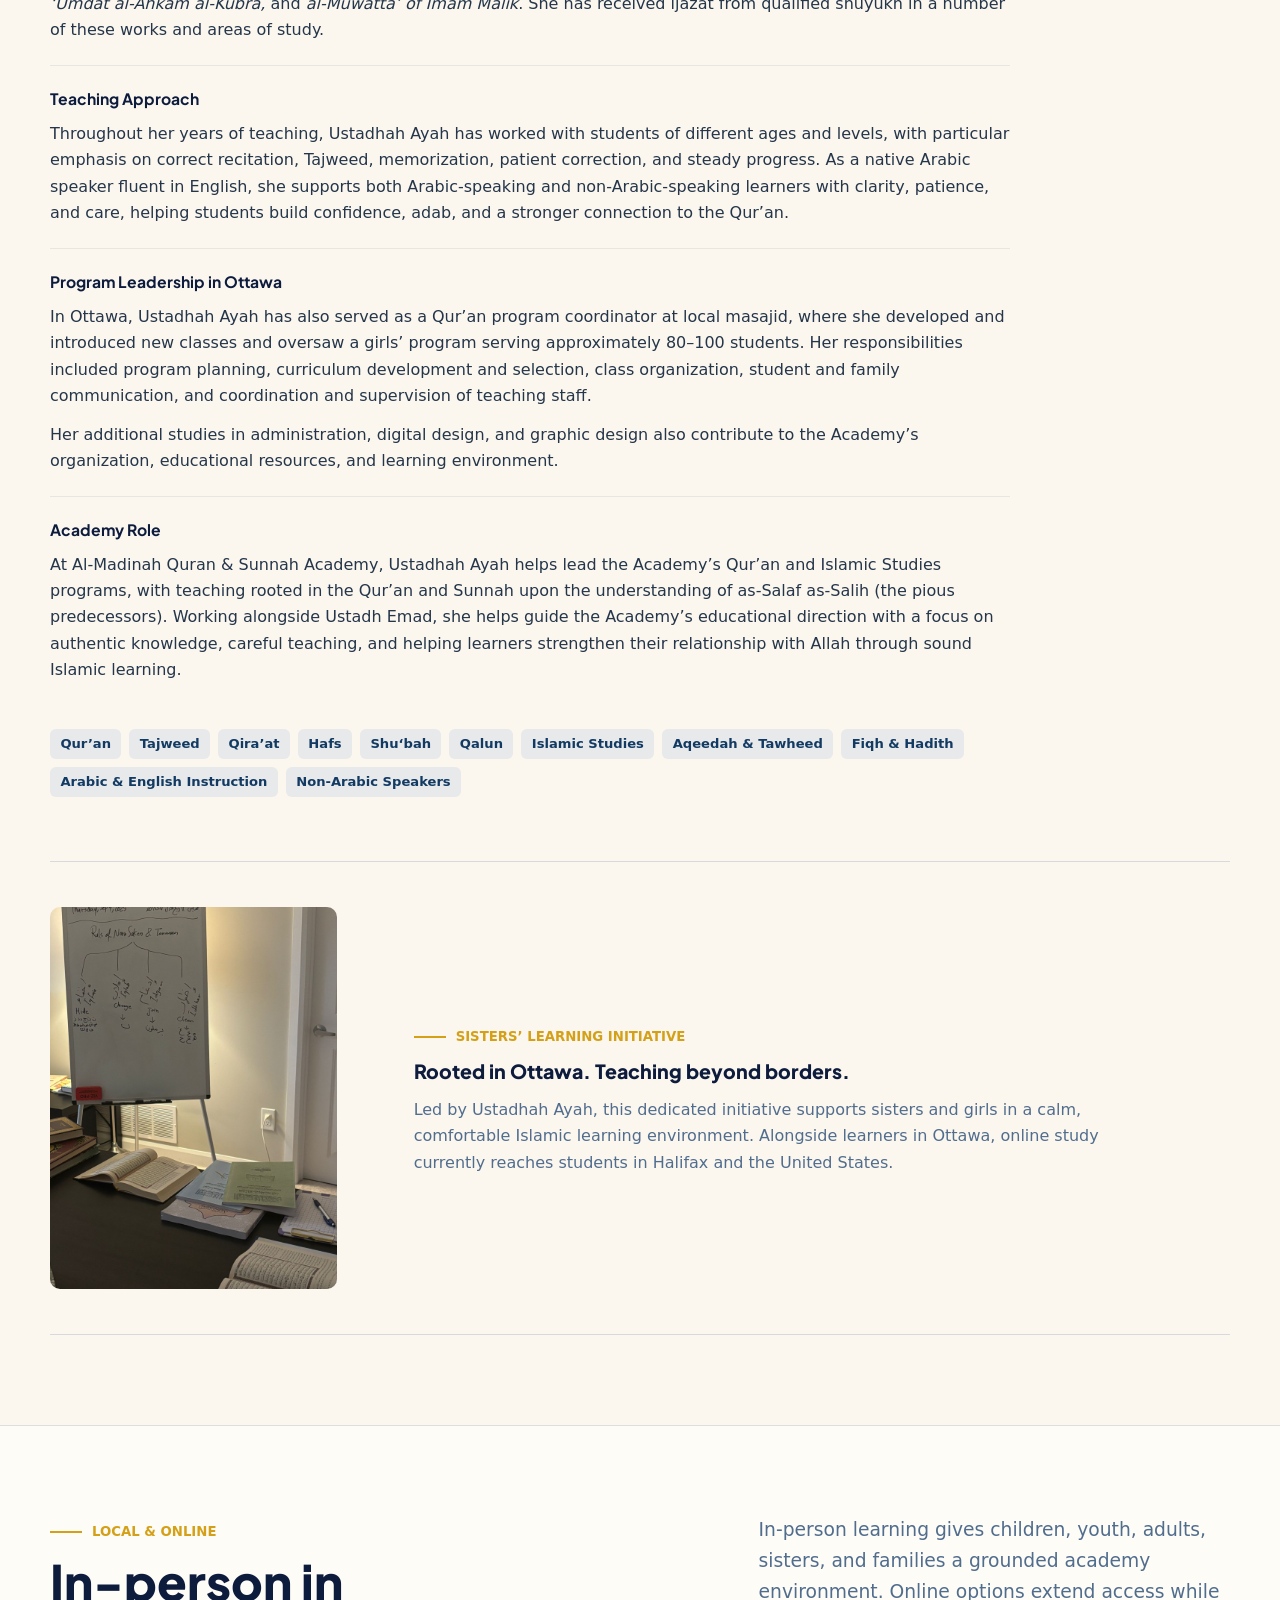
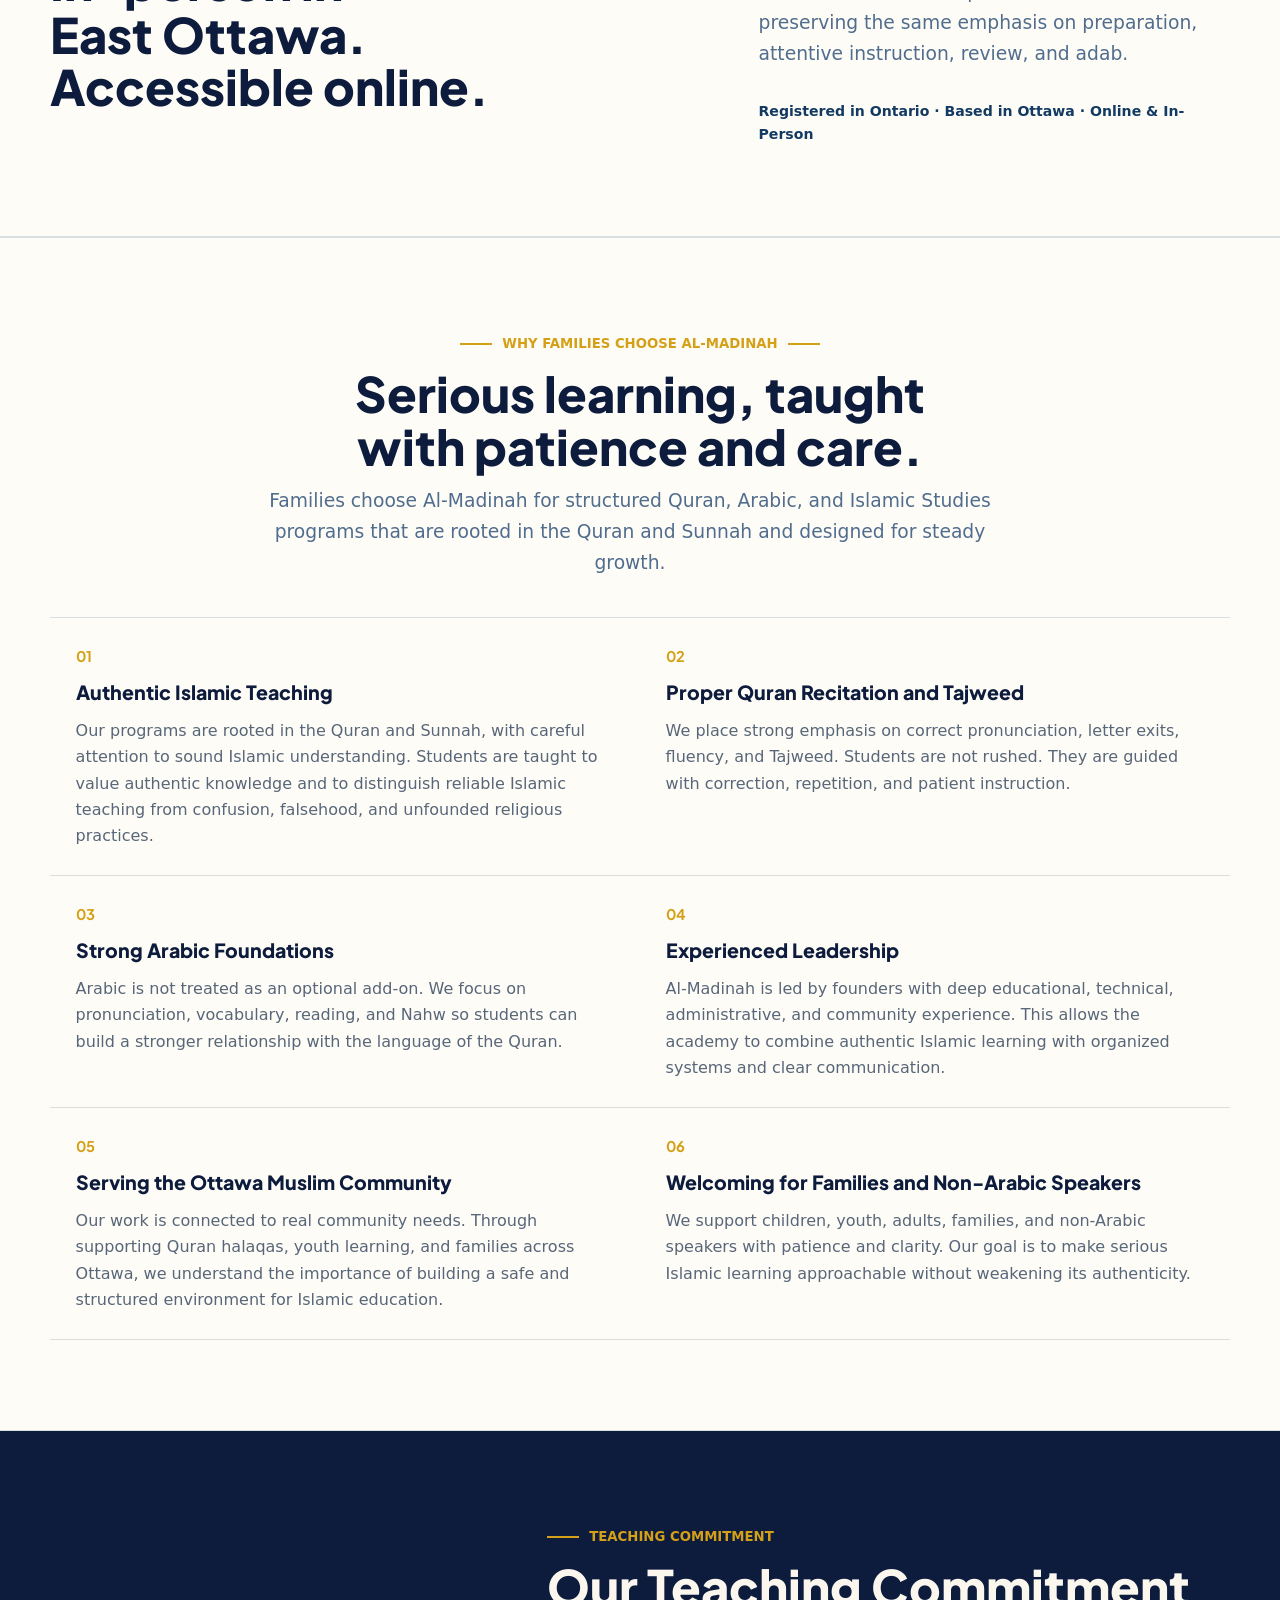
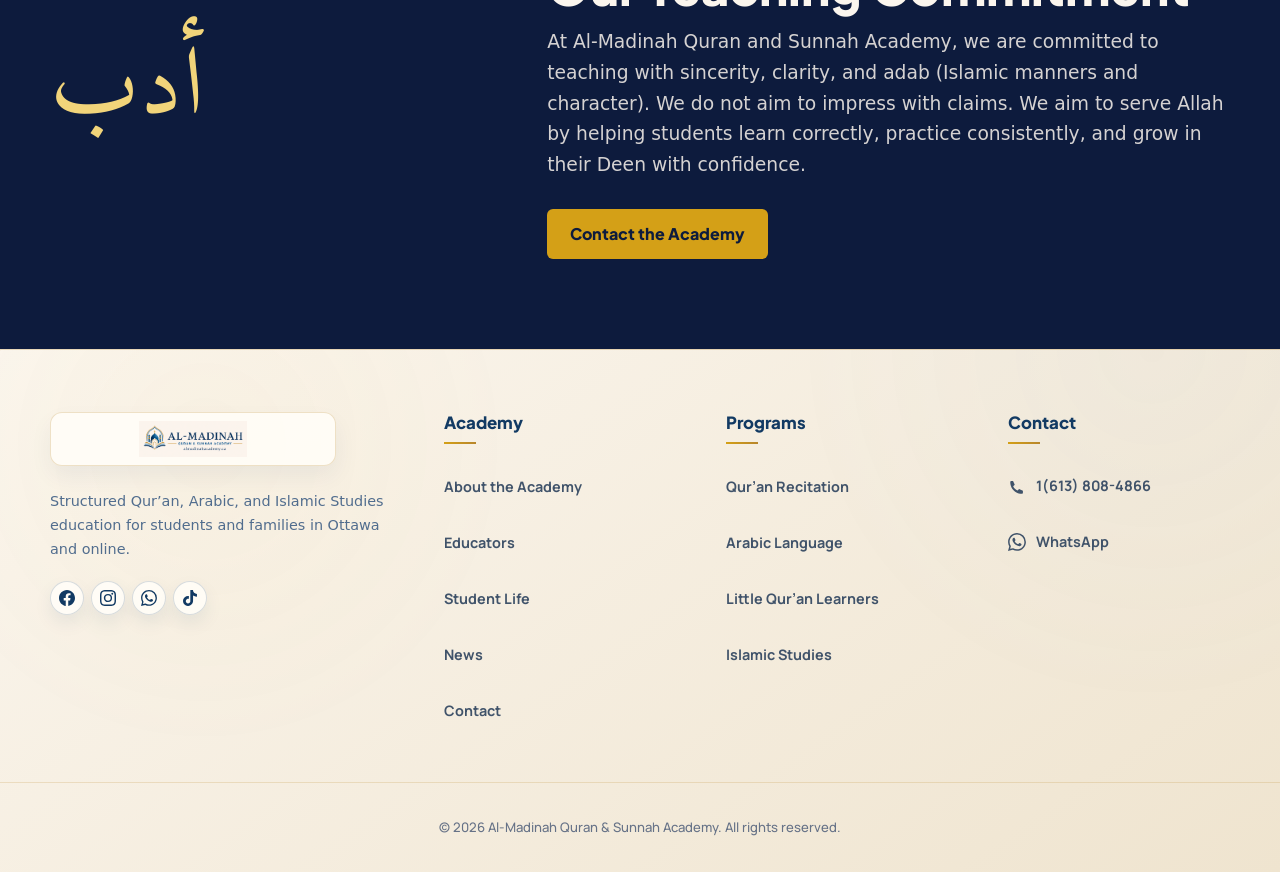
==== commit 4b0312ca: "Refine footer brand-to-nav spacing" ====
--- a/about.html
+++ b/about.html
@@ -11,7 +11,7 @@
   <link href="https://fonts.googleapis.com/css2?family=Amiri:wght@400;700&family=Manrope:wght@400;500;600;700;800&family=Plus+Jakarta+Sans:wght@500;600;700;800&display=swap" rel="stylesheet">
   <script src="assets/js/theme-init.js"></script>
   <link rel="stylesheet" href="assets/css/style.css">
-  <link rel="stylesheet" href="assets/css/v4.css?v=20260913-1">
+  <link rel="stylesheet" href="assets/css/v4.css?v=20260913-2">
 </head>
 <body class="hybrid-v4 about-v4" data-page="about">
 
--- a/assets/css/v4.css
+++ b/assets/css/v4.css
@@ -320,6 +320,11 @@
   align-items: start;
   padding-block: 0;
 }
+@media (min-width: 901px) {
+  .site-footer .footer-main.footer-grid > .footer-column {
+    padding-inline-start: clamp(24px, 2vw, 32px);
+  }
+}
 .site-footer .footer-logo {
   display: inline-flex;
   width: fit-content;
